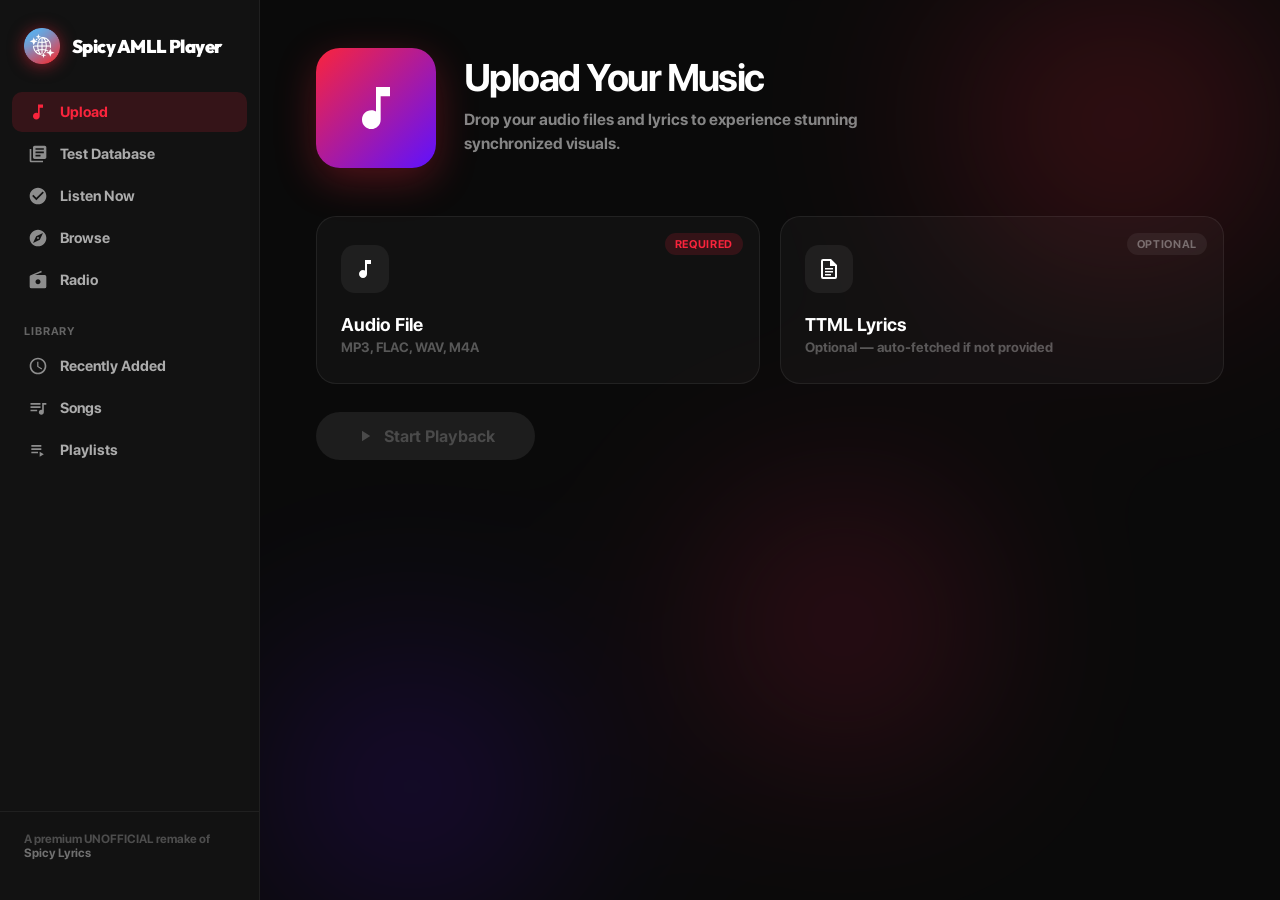
==== index.html @ c7726f4c "feat: add OS media controls, wake lock, animated artwork sync, and internal test library" ====
<!DOCTYPE html>
<html lang="en">

<head>
  <meta charset="UTF-8">
  <meta name="viewport" content="width=device-width, initial-scale=1.0">
  <title>Spicy AMLL Player — Upload</title>
  <meta name="description" content="Spicy AMLL Player — Synchronized lyrics with beautiful animations.">

  <!-- Fonts (Player fonts + Outfit for title only) -->
  <link rel="preconnect" href="https://fonts.googleapis.com">
  <link rel="preconnect" href="https://fonts.gstatic.com" crossorigin>
  <link
    href="https://fonts.googleapis.com/css2?family=Inter:wght@300;400;500;600;700;800;900&family=Noto+Sans+Georgian:wght@400;500;600;700;800;900&family=Vazirmatn:wght@400;500;600;700;800;900&family=Outfit:wght@700;900&display=swap"
    rel="stylesheet">

  <!-- Stylesheets -->
  <link rel="stylesheet" href="css/global.css">
  <link rel="stylesheet" href="css/animations.css">
  <link rel="stylesheet" href="css/upload.css">

  <!-- Favicon & Icons -->
  <link rel="icon" type="image/x-icon" href="favicon.ico">
  <link rel="icon" type="image/png" sizes="96x96" href="favicon-96x96.png">
  <link rel="icon" type="image/svg+xml" href="favicon.svg">
  <link rel="apple-touch-icon" href="icon.png">
</head>

<body>
  <div class="am-layout">
    <!-- ═══ Sidebar ═══ -->
    <nav class="am-sidebar">
      <div class="am-sidebar-brand">
        <img src="favicon.svg" class="am-sidebar-logo" alt="🌶️">
        <span class="am-sidebar-title">Spicy AMLL Player</span>
      </div>

      <div class="am-sidebar-section">
        <ul class="am-sidebar-nav">
          <li class="am-nav-item am-nav-active" data-page="upload">
            <svg viewBox="0 0 24 24" fill="currentColor">
              <path d="M12 3v10.55c-.59-.34-1.27-.55-2-.55C7.79 13 6 14.79 6 17s1.79 4 4 4 4-1.79 4-4V7h4V3h-6z" />
            </svg>
            <span>Upload</span>
          </li>
          <li class="am-nav-item" data-page="testdb">
            <svg viewBox="0 0 24 24" fill="currentColor">
              <path d="M4 6H2v14c0 1.1.9 2 2 2h14v-2H4V6zm16-4H8c-1.1 0-2 .9-2 2v12c0 1.1.9 2 2 2h12c1.1 0 2-.9 2-2V4c0-1.1-.9-2-2-2zm-1 9H9V9h10v2zm-4 4H9v-2h6v2zm4-8H9V5h10v2z"/>
            </svg>
            <span>Test Database</span>
          </li>
          <li class="am-nav-item" data-page="listen">
            <svg viewBox="0 0 24 24" fill="currentColor">
              <path
                d="M12 2C6.48 2 2 6.48 2 12s4.48 10 10 10 10-4.48 10-10S17.52 2 12 2zm-2 15l-5-5 1.41-1.41L10 14.17l7.59-7.59L19 8l-9 9z" />
            </svg>
            <span>Listen Now</span>
          </li>
          <li class="am-nav-item" data-page="browse">
            <svg viewBox="0 0 24 24" fill="currentColor">
              <path
                d="M12 10.9c-.61 0-1.1.49-1.1 1.1s.49 1.1 1.1 1.1c.61 0 1.1-.49 1.1-1.1s-.49-1.1-1.1-1.1zM12 2C6.48 2 2 6.48 2 12s4.48 10 10 10 10-4.48 10-10S17.52 2 12 2zm2.19 12.19L6 18l3.81-8.19L18 6l-3.81 8.19z" />
            </svg>
            <span>Browse</span>
          </li>
          <li class="am-nav-item" data-page="radio">
            <svg viewBox="0 0 24 24" fill="currentColor">
              <path
                d="M20 6H8.3l8.26-3.34L15.88 1 3.24 6.15C2.51 6.43 2 7.17 2 8v12a2 2 0 0 0 2 2h16a2 2 0 0 0 2-2V8a2 2 0 0 0-2-2zm-8 11c-1.66 0-3-1.34-3-3s1.34-3 3-3 3 1.34 3 3-1.34 3-3 3z" />
            </svg>
            <span>Radio</span>
          </li>
        </ul>
      </div>

      <div class="am-sidebar-section">
        <h3 class="am-section-label">Library</h3>
        <ul class="am-sidebar-nav">
          <li class="am-nav-item" data-page="recent">
            <svg viewBox="0 0 24 24" fill="currentColor">
              <path
                d="M11.99 2C6.47 2 2 6.48 2 12s4.47 10 9.99 10C17.52 22 22 17.52 22 12S17.52 2 11.99 2zM12 20c-4.42 0-8-3.58-8-8s3.58-8 8-8 8 3.58 8 8-3.58 8-8 8zm.5-13H11v6l5.25 3.15.75-1.23-4.5-2.67z" />
            </svg>
            <span>Recently Added</span>
          </li>
          <li class="am-nav-item" data-page="songs">
            <svg viewBox="0 0 24 24" fill="currentColor">
              <path
                d="M15 6H3v2h12V6zm0 4H3v2h12v-2zM3 16h8v-2H3v2zM17 6v8.18c-.31-.11-.65-.18-1-.18-1.66 0-3 1.34-3 3s1.34 3 3 3 3-1.34 3-3V8h3V6h-5z" />
            </svg>
            <span>Songs</span>
          </li>
          <li class="am-nav-item" data-page="playlists">
            <svg viewBox="0 0 24 24" fill="currentColor">
              <path d="M4 10h12v2H4v-2zm0-4h12v2H4V6zm0 8h8v2H4v-2zm10 0v6l5-3-5-3z" />
            </svg>
            <span>Playlists</span>
          </li>
        </ul>
      </div>

      <div class="am-sidebar-footer">
        <p>A premium UNOFFICIAL remake of <a href="https://github.com/Spikerko/spicy-lyrics" target="_blank">Spicy
            Lyrics</a></p>
      </div>
    </nav>

    <!-- ═══ Main Content ═══ -->
    <main class="am-main">
      <!-- Subtle animated background -->
      <div class="am-bg-glow">
        <div class="am-glow am-glow-1"></div>
        <div class="am-glow am-glow-2"></div>
        <div class="am-glow am-glow-3"></div>
      </div>

      <div class="am-content">
        <!-- ── Upload Page ── -->
        <div id="page-upload" class="am-page active">
          <!-- Hero Section -->
          <div class="am-hero">
            <div class="am-hero-icon">
              <svg viewBox="0 0 24 24" fill="currentColor">
                <path d="M12 3v10.55c-.59-.34-1.27-.55-2-.55C7.79 13 6 14.79 6 17s1.79 4 4 4 4-1.79 4-4V7h4V3h-6z" />
              </svg>
            </div>
            <div class="am-hero-text">
              <h1 class="am-hero-title">Upload Your Music</h1>
              <p class="am-hero-subtitle">Drop your audio files and lyrics to experience stunning synchronized visuals.</p>
            </div>
          </div>

          <!-- Upload Area -->
          <div class="am-upload-area">
            <div class="am-upload-cards">
              <!-- Audio Upload Card -->
              <div class="am-upload-card am-card-primary" id="audio-zone" title="Drop or click to upload audio">
                <div class="am-card-icon">
                  <svg viewBox="0 0 24 24">
                    <path d="M12 3v10.55c-.59-.34-1.27-.55-2-.55C7.79 13 6 14.79 6 17s1.79 4 4 4 4-1.79 4-4V7h4V3h-6z" />
                  </svg>
                </div>
                <div class="am-card-info">
                  <h3>Audio File</h3>
                  <p class="am-card-hint">MP3, FLAC, WAV, M4A</p>
                  <p class="zone-filename"></p>
                </div>
                <div class="am-card-badge">Required</div>
                <input type="file" id="audio-input" accept="audio/*,.mp3,.flac,.wav,.ogg,.m4a,.aac" multiple>
              </div>

              <!-- TTML Upload Card -->
              <div class="am-upload-card am-card-optional" id="ttml-zone" title="Drop or click to upload lyrics (Optional)">
                <div class="am-card-icon">
                  <svg viewBox="0 0 24 24">
                    <path d="M14 2H6a2 2 0 0 0-2 2v16a2 2 0 0 0 2 2h12a2 2 0 0 0 2-2V8l-6-6zM6 20V4h7v5h5v11H6zm2-6h8v1.5H8V14zm0 3h6v1.5H8V17zm0-6h8v1.5H8V11z" />
                  </svg>
                </div>
                <div class="am-card-info">
                  <h3>TTML Lyrics</h3>
                  <p class="am-card-hint">Optional — auto-fetched if not provided</p>
                  <p class="zone-filename"></p>
                </div>
                <div class="am-card-badge am-badge-optional">Optional</div>
                <input type="file" id="ttml-input" accept=".ttml,.xml" multiple>
              </div>
            </div>

            <!-- Queue Preview -->
            <div id="queue-preview" class="am-queue-preview">
              <div class="am-queue-header">
                <h4>Up Next</h4>
                <span id="queue-count" class="am-queue-count">0 tracks</span>
                <button id="clear-queue-btn" class="am-clear-btn">Clear All</button>
              </div>
              <div class="queue-list" id="queue-list">
                <!-- Items added via JS -->
              </div>
            </div>

            <!-- Actions -->
            <div class="am-actions">
              <button id="start-button" class="am-start-btn" disabled>
                <svg viewBox="0 0 24 24" fill="currentColor" width="20" height="20">
                  <path d="M8 5v14l11-7z" />
                </svg>
                <span>Start Playback</span>
              </button>
              <div id="upload-error" class="am-error-msg"></div>
            </div>
          </div>
        </div>

        <!-- ── Test DB Page ── -->
        <div id="page-testdb" class="am-page">
          <div class="am-hero">
            <div class="am-hero-icon" style="background: linear-gradient(135deg, #FF9500 0%, #FF2D55 100%);">
              <svg viewBox="0 0 24 24" fill="currentColor">
                <path d="M4 6H2v14c0 1.1.9 2 2 2h14v-2H4V6zm16-4H8c-1.1 0-2 .9-2 2v12c0 1.1.9 2 2 2h12c1.1 0 2-.9 2-2V4c0-1.1-.9-2-2-2zm-1 9H9V9h10v2zm-4 4H9v-2h6v2zm4-8H9V5h10v2z"/>
              </svg>
            </div>
            <div class="am-hero-text">
              <h1 class="am-hero-title">Test Library</h1>
              <p class="am-hero-subtitle">Instantly load pre-configured tracks for testing visuals and syncing.</p>
            </div>
          </div>

          <div class="testdb-grid" id="testdb-grid">
            <!-- Injected via JS -->
          </div>
        </div>
      </div>
    </main>
  </div>

  <script type="module" src="js/upload.js"></script>
  <script>
    // Sidebar dummy nav handling
    document.querySelectorAll('.am-nav-item:not([data-page="upload"])').forEach(item => {
      item.addEventListener('click', () => {
        alert("Hey! You just found a dumb thing that the dev doesn't want to implement. Bye!");
      });
    });
  </script>
</body>

</html>
---- css/global.css ----
/* ═══════════════════════════════════════════════
   Spicy AMLL Player WEB — Global Styles
   ═══════════════════════════════════════════════ */

/* Google Fonts (fallback for Georgian, CJK, Cyrillic, Devanagari, etc.) */
@import url('https://fonts.googleapis.com/css2?family=Inter:wght@400;500;600;700;800;900&display=swap');
@import url('https://fonts.googleapis.com/css2?family=Vazirmatn:wght@400;500;600;700;800;900&display=swap');
@import url('https://fonts.googleapis.com/css2?family=Noto+Sans+Georgian:wght@400;500;600;700;800;900&display=swap');

/* ── Local Fonts: SF Pro (Latin) & SF Arabic ── */
@font-face {
  font-family: 'SF Pro';
  src: url('../fonts/sfpro.woff2') format('woff2'),
       url('../fonts/sfpro.ttf') format('truetype');
  font-weight: 100 900;
  font-style: normal;
  font-display: swap;
}

@font-face {
  font-family: 'SF Arabic';
  src: url('../fonts/sfarabic.woff2') format('woff2'),
       url('../fonts/sfarabic.ttf') format('truetype');
  font-weight: 100 900;
  font-style: normal;
  font-display: swap;
}

/* ── Reset ── */
*,
*::before,
*::after {
  margin: 0;
  padding: 0;
  box-sizing: border-box;
}

html {
  font-size: 16px;
  -webkit-font-smoothing: antialiased;
  -moz-osx-font-smoothing: grayscale;
  text-rendering: optimizeLegibility;
}

body {
  margin: 0;
  padding: 0;
  background: #000000;
  color: #ffffff;
  font-family: 'SF Pro', 'SF Arabic', Inter, "Noto Sans Georgian", "Vazirmatn", sans-serif;

  font-weight: 700;
  overflow: hidden;
  height: 100vh;
  width: 100vw;
  user-select: none;
  -webkit-user-drag: none;
}

a {
  color: inherit;
  text-decoration: none;
}

button {
  font-family: inherit;
  cursor: pointer;
  border: none;
  background: none;
  color: inherit;
}

input {
  font-family: inherit;
}

/* ── CSS Custom Properties ── */
:root {
  /* Background */
  --bg-rotation-degree: 258deg;
  --spice-main: #000000;
  --spice-sidebar: #000000;
  --spice-text: #ffffff;
  --spice-button: #1db954;

  /* Lyrics sizing */
  --DefaultLyricsSize: clamp(1.85rem, calc(1cqw * 7), 3.5rem);
  --SpicyLyrics-LineSpacing: 1cqw 0;

  /* Glow definitions */
  --TextGlowDef: rgba(255, 255, 255, 0.15) 0px 0px 6px;
  --ActiveTextGlowDef: rgba(255, 255, 255, 0.4) 0px 0px 14px;
  --StrongTextGlowDef: rgba(255, 255, 255, 0.553) 0px 0px 16.4px;
  --StrongerTextGlowDef: rgba(255, 255, 255, 0.508) 0px 0px 16px;

  /* Scrollbar */
  --Simplebar-Scrollbar-Color: rgba(255, 255, 255, 0.6);

  /* NowBar sizing (Apple Music Layout) */
  --NowBarWidth: 34cqw;
  /* Compact panel */
  --NowBarRightSpacing: 4cqw;
  --NowBarLeftSpacing: 6cqw;

  /* Lyrics padding */
  --LyricsLeftSidePadding: calc(var(--NowBarWidth) + var(--NowBarLeftSpacing) + var(--NowBarRightSpacing));
  --LyricsRightSidePadding: 6cqw;

  /* Font */
  --spicy-font-family: 'SF Pro', 'SF Arabic', Inter, "Noto Sans Georgian", "Vazirmatn", sans-serif;

  /* Default font size for content */
  --default-font-size: clamp(0.5rem, calc(1cqw * 3), 2.4rem);

  /* SLM property */
  --SLM_GradientPosition: -50%;
}

@property --SLM_GradientPosition {
  syntax: "<percentage>";
  inherits: false;
  initial-value: -50%;
}

/* ── Scrollbar Styling ── */
::-webkit-scrollbar {
  width: 6px;
}

::-webkit-scrollbar-track {
  background: transparent;
}

::-webkit-scrollbar-thumb {
  background: rgba(255, 255, 255, 0.15);
  border-radius: 4px;
}

::-webkit-scrollbar-thumb:hover {
  background: rgba(255, 255, 255, 0.3);
}

/* ── Utility Classes ── */
.hidden {
  display: none !important;
}

.WaitingForHeight {
  opacity: 0 !important;
}

/* ── Branding ── */
.logo-wrapper {
  display: flex;
  align-items: center;
  gap: 12px;
  font-weight: 900;
  letter-spacing: -0.02em;
}

.logo-icon {
  width: 24px;
  height: 24px;
  object-fit: contain;
  vertical-align: middle;
}

.back-button .logo-icon {
  width: 20px;
  height: 20px;
}
---- css/animations.css ----
/* ═══════════════════════════════════════════════
   Spicy AMLL Player WEB — Keyframe Animations
   ═══════════════════════════════════════════════ */

@keyframes skeleton {
  to {
    background-position-x: 0;
  }
}

@keyframes Marquee_SongName {
  0% {
    transform: translateX(calc(0px + min(-100% + 86cqw, 0px) * 0));
  }

  10% {
    transform: translateX(calc(0px + min(-100% + 86cqw, 0px) * 0));
  }

  90% {
    transform: translateX(calc(0px + min(-100% + 86cqw, 0px) * 1));
  }

  100% {
    transform: translateX(calc(0px + min(-100% + 86cqw, 0px) * 1));
  }
}

@keyframes Marquee_Artists {
  0% {
    transform: translateX(calc(0px + min(-100% + var(--artists-anim-ref, 81cqw), 0px) * 0));
  }

  10% {
    transform: translateX(calc(0px + min(-100% + var(--artists-anim-ref, 81cqw), 0px) * 0));
  }

  90% {
    transform: translateX(calc(0px + min(-100% + var(--artists-anim-ref, 81cqw), 0px) * 1));
  }

  100% {
    transform: translateX(calc(0px + min(-100% + var(--artists-anim-ref, 81cqw), 0px) * 1));
  }
}

@keyframes SLM_Animation {
  0% {
    --SLM_GradientPosition: -27.5%;
  }

  100% {
    --SLM_GradientPosition: 100%;
  }
}

@keyframes Pre_SLM_GradientAnimation {
  0% {
    --SLM_GradientPosition: -50%;
  }

  100% {
    --SLM_GradientPosition: -27.5%;
  }
}

@keyframes SpicyLoader_FadeIn {
  0% {
    opacity: 0;
  }

  100% {
    opacity: 1;
  }
}

@keyframes SpicyLoader_FadeOut {
  0% {
    opacity: 1;
  }

  100% {
    opacity: 0;
  }
}

@keyframes MB_anim_enter {
  0% {
    transform: translate(var(--mb-enter-x, 3%), 0) scale(0.998);
    opacity: 0;
  }

  100% {
    transform: translate(0, 0) scale(1);
    opacity: 1;
  }
}

@keyframes bgAnim {
  0% {
    transform: translate3d(0, 0, 0) scale(1.02);
  }

  50% {
    transform: translate3d(-8%, 6%, 0) scale(1.1);
  }

  100% {
    transform: translate3d(0, 0, 0) scale(1.02);
  }
}

@keyframes SL_spin {
  0% {
    transform: rotate(0deg);
  }

  100% {
    transform: rotate(360deg);
  }
}

@keyframes pressAnimation {
  0% {
    transform: scale(var(--ShrinkScale, 0.9));
  }

  60% {
    transform: scale(1.03);
  }

  100% {
    transform: scale(1);
  }
}

@keyframes fontpack-slide-in-right {
  from {
    opacity: 0;
    transform: translateX(60px);
  }

  to {
    opacity: 1;
    transform: translateX(0);
  }
}

@keyframes fontpack-slide-in-left {
  from {
    opacity: 0;
    transform: translateX(-60px);
  }

  to {
    opacity: 1;
    transform: translateX(0);
  }
}

@keyframes pulseGlow {

  0%,
  100% {
    box-shadow: 0 0 20px rgba(29, 185, 84, 0.3);
  }

  50% {
    box-shadow: 0 0 40px rgba(29, 185, 84, 0.6);
  }
}

@keyframes fadeInUp {
  from {
    opacity: 0;
    transform: translateY(20px);
  }

  to {
    opacity: 1;
    transform: translateY(0);
  }
}

@keyframes borderFlow {
  0% {
    background-position: 0% 50%;
  }

  50% {
    background-position: 100% 50%;
  }

  100% {
    background-position: 0% 50%;
  }
}

@keyframes dotBounce {

  0%,
  80%,
  100% {
    transform: scale(0.75);
    opacity: 0.35;
  }

  40% {
    transform: scale(1.1);
    opacity: 1;
  }
}
---- css/upload.css ----
/* ═══════════════════════════════════════════════
   Spicy AMLL Player — Apple Music Style Upload
   ═══════════════════════════════════════════════ */

/* ── Layout ── */
.am-layout {
  display: grid;
  grid-template-columns: 260px 1fr;
  height: 100vh;
  width: 100vw;
  overflow: hidden;
  background: #000;
}

/* ══════════════════════════════════════════════════
   SIDEBAR
   ══════════════════════════════════════════════════ */
.am-sidebar {
  background: rgba(20, 20, 20, 0.95);
  border-right: 1px solid rgba(255, 255, 255, 0.06);
  display: flex;
  flex-direction: column;
  padding: 20px 0;
  overflow-y: auto;
  user-select: none;
  -webkit-user-select: none;
}

.am-sidebar-brand {
  display: flex;
  align-items: center;
  gap: 12px;
  padding: 8px 24px 28px;
}

.am-sidebar-logo {
  width: 36px;
  height: 36px;
  object-fit: contain;
  filter: drop-shadow(0 2px 8px rgba(254, 36, 60, 0.5));
}

.am-sidebar-title {
  font-family: 'Outfit', sans-serif;
  font-size: 1.15rem;
  font-weight: 900;
  letter-spacing: -0.03em;
  color: #fff;
}

/* ── Sidebar Sections ── */
.am-sidebar-section {
  padding: 0 12px;
  margin-bottom: 24px;
}

.am-section-label {
  font-size: 0.7rem;
  font-weight: 600;
  text-transform: uppercase;
  letter-spacing: 0.08em;
  color: rgba(255, 255, 255, 0.35);
  padding: 0 12px;
  margin-bottom: 8px;
}

.am-sidebar-nav {
  list-style: none;
  padding: 0;
  margin: 0;
  display: flex;
  flex-direction: column;
  gap: 2px;
}

.am-nav-item {
  display: flex;
  align-items: center;
  gap: 12px;
  padding: 10px 16px;
  border-radius: 10px;
  cursor: pointer;
  transition: all 0.2s ease;
  font-size: 0.92rem;
  font-weight: 500;
  color: rgba(255, 255, 255, 0.65);
}

.am-nav-item:hover {
  background: rgba(255, 255, 255, 0.06);
  color: rgba(255, 255, 255, 0.9);
}

.am-nav-item.am-nav-active {
  background: rgba(250, 36, 60, 0.15);
  color: #fa243c;
}

.am-nav-item svg {
  width: 20px;
  height: 20px;
  flex-shrink: 0;
  opacity: 0.8;
}

.am-nav-item.am-nav-active svg {
  opacity: 1;
}

/* ── Sidebar Footer ── */
.am-sidebar-footer {
  margin-top: auto;
  padding: 20px 24px;
  border-top: 1px solid rgba(255, 255, 255, 0.06);
}

.am-sidebar-footer p {
  font-size: 0.75rem;
  color: rgba(255, 255, 255, 0.25);
}

.am-sidebar-footer a {
  color: rgba(255, 255, 255, 0.4);
  text-decoration: none;
  font-weight: 600;
  transition: color 0.2s;
}

.am-sidebar-footer a:hover {
  color: #fa243c;
  text-decoration: underline;
}

/* ══════════════════════════════════════════════════
   MAIN CONTENT
   ══════════════════════════════════════════════════ */
.am-main {
  position: relative;
  overflow-y: auto;
  overflow-x: hidden;
  background: #0a0a0a;
}

/* ── Subtle Animated Background (Mix of both) ── */
.am-bg-glow {
  position: absolute;
  inset: 0;
  z-index: 0;
  overflow: hidden;
  pointer-events: none;
  filter: blur(100px);
  opacity: 0.3;
}

.am-glow {
  position: absolute;
  border-radius: 50%;
  mix-blend-mode: screen;
  animation: amGlowMove 25s infinite alternate ease-in-out;
}

.am-glow-1 {
  width: 500px;
  height: 500px;
  background: radial-gradient(circle, #fa243c 0%, transparent 70%);
  top: -150px;
  right: -100px;
}

.am-glow-2 {
  width: 400px;
  height: 400px;
  background: radial-gradient(circle, #5e11ff 0%, transparent 70%);
  bottom: -100px;
  left: -50px;
  animation-duration: 30s;
  animation-delay: -5s;
}

.am-glow-3 {
  width: 350px;
  height: 350px;
  background: radial-gradient(circle, #fd2458 0%, transparent 70%);
  top: 50%;
  left: 40%;
  animation-duration: 20s;
  animation-delay: -2s;
}

@keyframes amGlowMove {
  0% { transform: translate(0, 0) scale(1); }
  33% { transform: translate(60px, 30px) scale(1.1); }
  66% { transform: translate(-30px, 80px) scale(0.9); }
  100% { transform: translate(0, 0) scale(1); }
}

/* ── Content Container ── */
.am-content {
  position: relative;
  z-index: 1;
  padding: 48px 56px;
  max-width: 1100px;
  animation: amFadeIn 0.6s cubic-bezier(0.16, 1, 0.3, 1);
}

@keyframes amFadeIn {
  from { opacity: 0; transform: translateY(16px); }
  to { opacity: 1; transform: translateY(0); }
}

/* ══════════════════════════════════════════════════
   HERO SECTION
   ══════════════════════════════════════════════════ */
.am-hero {
  display: flex;
  align-items: flex-start;
  gap: 28px;
  margin-bottom: 48px;
}

.am-hero-icon {
  width: 120px;
  height: 120px;
  min-width: 120px;
  background: linear-gradient(135deg, #fa243c 0%, #5e11ff 100%);
  border-radius: 24px;
  display: flex;
  align-items: center;
  justify-content: center;
  box-shadow: 0 12px 40px rgba(250, 36, 60, 0.3);
}

.am-hero-icon svg {
  width: 56px;
  height: 56px;
  fill: #fff;
}

.am-hero-text {
  padding-top: 8px;
}

.am-hero-title {
  font-size: 2.4rem;
  font-weight: 800;
  letter-spacing: -0.04em;
  line-height: 1.1;
  margin-bottom: 10px;
}

.am-hero-subtitle {
  font-size: 1rem;
  font-weight: 400;
  color: rgba(255, 255, 255, 0.5);
  line-height: 1.5;
  max-width: 450px;
}

/* ══════════════════════════════════════════════════
   UPLOAD AREA (in the "big div")
   ══════════════════════════════════════════════════ */
.am-upload-area {
  display: flex;
  flex-direction: column;
  gap: 28px;
}

.am-upload-cards {
  display: grid;
  grid-template-columns: 1fr 1fr;
  gap: 20px;
}

/* ── Upload Card ── */
.am-upload-card {
  position: relative;
  background: rgba(255, 255, 255, 0.03);
  border: 1px solid rgba(255, 255, 255, 0.07);
  border-radius: 20px;
  padding: 28px 24px;
  cursor: pointer;
  transition: all 0.35s cubic-bezier(0.16, 1, 0.3, 1);
  display: flex;
  flex-direction: column;
  gap: 20px;
  overflow: hidden;
}

.am-upload-card:hover {
  background: rgba(255, 255, 255, 0.06);
  border-color: rgba(255, 255, 255, 0.14);
  transform: translateY(-3px);
}

.am-upload-card.dragover {
  background: rgba(250, 36, 60, 0.12);
  border-color: #fa243c;
  transform: scale(1.02);
}

.am-upload-card.has-file {
  border-color: rgba(250, 36, 60, 0.35);
  background: rgba(255, 255, 255, 0.05);
}

.am-card-icon {
  width: 48px;
  height: 48px;
  background: rgba(255, 255, 255, 0.06);
  border-radius: 14px;
  display: flex;
  align-items: center;
  justify-content: center;
  transition: all 0.3s;
}

.am-upload-card:hover .am-card-icon {
  background: #fa243c;
}

.am-card-icon svg {
  width: 24px;
  height: 24px;
  fill: #fff;
}

.am-card-info h3 {
  font-size: 1.15rem;
  font-weight: 700;
  margin-bottom: 4px;
}

.am-card-hint {
  font-size: 0.85rem;
  color: rgba(255, 255, 255, 0.3);
  font-weight: 400;
}

.am-card-badge {
  position: absolute;
  top: 16px;
  right: 16px;
  font-size: 0.7rem;
  font-weight: 600;
  text-transform: uppercase;
  letter-spacing: 0.06em;
  padding: 4px 10px;
  border-radius: 100px;
  background: rgba(250, 36, 60, 0.15);
  color: #fa243c;
}

.am-card-badge.am-badge-optional {
  background: rgba(255, 255, 255, 0.06);
  color: rgba(255, 255, 255, 0.35);
}

.am-upload-card input[type="file"] {
  display: none;
}

.zone-filename {
  font-size: 0.85rem;
  color: #fd2458;
  font-weight: 600;
  white-space: nowrap;
  overflow: hidden;
  text-overflow: ellipsis;
  margin-top: 8px;
  display: none;
}

/* ══════════════════════════════════════════════════
   QUEUE PREVIEW
   ══════════════════════════════════════════════════ */
.am-queue-preview {
  display: none;
  flex-direction: column;
  gap: 16px;
  background: rgba(255, 255, 255, 0.02);
  border: 1px solid rgba(255, 255, 255, 0.06);
  border-radius: 20px;
  padding: 24px;
  animation: amSlideUp 0.5s cubic-bezier(0.16, 1, 0.3, 1);
}

.am-queue-preview.active {
  display: flex;
}

.am-queue-header {
  display: flex;
  align-items: center;
  gap: 12px;
}

.am-queue-header h4 {
  font-size: 1rem;
  font-weight: 700;
}

.am-queue-count {
  font-size: 0.85rem;
  color: rgba(255, 255, 255, 0.4);
  font-weight: 500;
}

.am-clear-btn {
  margin-left: auto;
  background: transparent;
  border: none;
  color: rgba(255, 255, 255, 0.35);
  font-size: 0.8rem;
  font-weight: 600;
  cursor: pointer;
  padding: 4px 12px;
  border-radius: 6px;
  transition: all 0.2s;
}

.am-clear-btn:hover {
  color: #fa243c;
  background: rgba(250, 36, 60, 0.1);
}

.queue-list {
  display: flex;
  flex-direction: column;
  gap: 6px;
  max-height: 280px;
  overflow-y: auto;
  padding-right: 4px;
}

.queue-list::-webkit-scrollbar { width: 4px; }
.queue-list::-webkit-scrollbar-thumb {
  background: rgba(255, 255, 255, 0.1);
  border-radius: 10px;
}

/* Queue items (reused from original with updated styling) */
.queue-item {
  display: flex;
  align-items: center;
  gap: 12px;
  padding: 12px 16px;
  background: rgba(255, 255, 255, 0.03);
  border-radius: 12px;
  border: 1px solid transparent;
  transition: background 0.2s, transform 0.2s;
  cursor: grab;
  user-select: none;
}

.queue-item:hover {
  background: rgba(255, 255, 255, 0.06);
}

.queue-item:active { cursor: grabbing; }

.queue-item.dragging {
  opacity: 0.5;
  background: rgba(250, 36, 60, 0.15);
  transform: scale(0.98);
}

.drag-handle {
  color: rgba(255, 255, 255, 0.2);
  display: flex;
  align-items: center;
  font-size: 1.1rem;
}

.queue-item-info {
  display: flex;
  flex-direction: column;
  gap: 2px;
  overflow: hidden;
  flex: 1;
}

.queue-pair-controls {
  display: flex;
  align-items: center;
  gap: 12px;
}

.ttml-select {
  background: rgba(255, 255, 255, 0.06);
  border: 1px solid rgba(255, 255, 255, 0.08);
  border-radius: 8px;
  color: #fff;
  padding: 5px 10px;
  font-size: 0.8rem;
  font-family: Inter, "Noto Sans Georgian", "Vazirmatn", sans-serif;
  outline: none;
  max-width: 150px;
  cursor: pointer;
}

.ttml-select option {
  background: #1a1a1a;
  color: #fff;
}

.remove-item {
  background: transparent;
  border: none;
  color: rgba(255, 255, 255, 0.2);
  cursor: pointer;
  padding: 4px;
  display: flex;
  align-items: center;
  transition: color 0.2s;
}

.remove-item:hover { color: #fa243c; }

@keyframes amSlideUp {
  from { opacity: 0; transform: translateY(16px); }
  to { opacity: 1; transform: translateY(0); }
}

/* ══════════════════════════════════════════════════
   ACTIONS
   ══════════════════════════════════════════════════ */
.am-actions {
  display: flex;
  align-items: center;
  gap: 20px;
}

.am-start-btn {
  display: inline-flex;
  align-items: center;
  gap: 10px;
  padding: 14px 40px;
  font-size: 1rem;
  font-weight: 700;
  font-family: Inter, "Noto Sans Georgian", "Vazirmatn", sans-serif;
  border-radius: 100px;
  border: none;
  background: #fa243c;
  color: #fff;
  cursor: pointer;
  transition: all 0.35s cubic-bezier(0.16, 1, 0.3, 1);
  box-shadow: 0 6px 24px rgba(250, 36, 60, 0.35);
}

.am-start-btn svg {
  width: 18px;
  height: 18px;
}

.am-start-btn:disabled {
  background: rgba(255, 255, 255, 0.08);
  color: rgba(255, 255, 255, 0.2);
  cursor: not-allowed;
  box-shadow: none;
}

.am-start-btn:not(:disabled):hover {
  transform: translateY(-2px) scale(1.04);
  box-shadow: 0 10px 32px rgba(250, 36, 60, 0.45);
  background: #fd2458;
}

.am-error-msg {
  font-size: 0.85rem;
  color: #fa243c;
  min-height: 20px;
  font-weight: 500;
}

/* ══════════════════════════════════════════════════
   RESPONSIVE
   ══════════════════════════════════════════════════ */
@media (max-width: 900px) {
  .am-layout {
    grid-template-columns: 1fr;
  }

  .am-sidebar {
    display: none;
  }

  .am-content {
    padding: 32px 24px;
  }

  .am-hero {
    flex-direction: column;
    align-items: center;
    text-align: center;
    gap: 20px;
  }

  .am-hero-subtitle {
    max-width: 100%;
  }

  .am-upload-cards {
    grid-template-columns: 1fr;
  }

  .am-hero-icon {
    width: 100px;
    height: 100px;
    min-width: 100px;
    border-radius: 20px;
  }

  .am-hero-icon svg {
    width: 44px;
    height: 44px;
  }

  .am-hero-title {
    font-size: 1.8rem;
  }
}

@media (max-width: 500px) {
  .am-content {
    padding: 24px 16px;
  }

  .am-hero-title {
    font-size: 1.5rem;
  }

  .am-upload-card {
    padding: 20px 18px;
  }
}

/* ══════════════════════════════════════════════════
   TEST DATABASE PAGE
   ══════════════════════════════════════════════════ */
.am-page {
  display: none;
}
.am-page.active {
  display: block;
  animation: amFadeIn 0.5s cubic-bezier(0.16, 1, 0.3, 1);
}

.testdb-grid {
  display: grid;
  grid-template-columns: repeat(auto-fill, minmax(180px, 1fr));
  gap: 24px;
  padding-bottom: 60px;
}

.testdb-card {
  background: rgba(255, 255, 255, 0.02);
  border: 1px solid rgba(255, 255, 255, 0.05);
  border-radius: 18px;
  padding: 14px;
  cursor: pointer;
  transition: all 0.4s cubic-bezier(0.16, 1, 0.3, 1);
  display: flex;
  flex-direction: column;
  gap: 14px;
  position: relative;
  overflow: hidden;
}

.testdb-card:hover {
  background: rgba(255, 255, 255, 0.06);
  border-color: rgba(255, 255, 255, 0.15);
  transform: translateY(-6px);
  box-shadow: 0 15px 35px rgba(0, 0, 0, 0.5);
}

.testdb-art {
  aspect-ratio: 1;
  background-size: cover;
  background-position: center;
  border-radius: 12px;
  background-color: #151515;
  box-shadow: 0 4px 15px rgba(0,0,0,0.3);
  position: relative;
  z-index: 1;
  display: flex;
  align-items: center;
  justify-content: center;
}

.testdb-art svg {
  width: 40%;
  height: 40%;
  opacity: 0.15;
  fill: #fff;
}

.testdb-info {
  position: relative;
  z-index: 1;
}

.testdb-info h4 {
  font-size: 0.95rem;
  font-weight: 700;
  margin-bottom: 3px;
  white-space: nowrap;
  overflow: hidden;
  text-overflow: ellipsis;
  color: #fff;
}

.testdb-info p {
  font-size: 0.8rem;
  color: rgba(255, 255, 255, 0.4);
  font-weight: 500;
}

.testdb-card.loading {
  pointer-events: none;
  opacity: 0.7;
}

@keyframes testdbPulse {
  0% { opacity: 1; }
  50% { opacity: 0.5; }
  100% { opacity: 1; }
}
.testdb-card.loading {
  animation: testdbPulse 1.5s infinite ease-in-out;
}
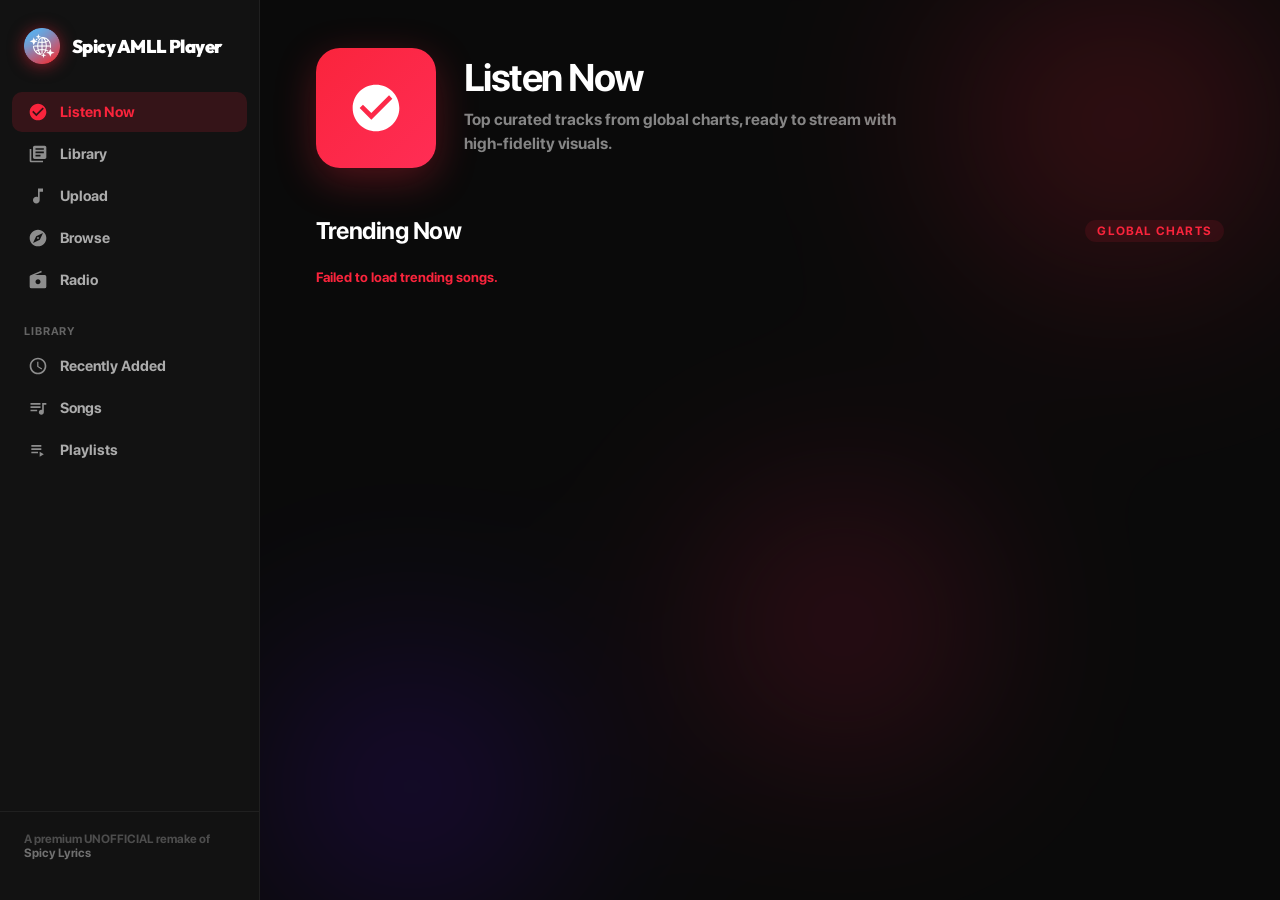
==== commit 512ca1c5: "feat: testingdevs" ====
--- a/index.html
+++ b/index.html
@@ -37,24 +37,24 @@
 
       <div class="am-sidebar-section">
         <ul class="am-sidebar-nav">
-          <li class="am-nav-item am-nav-active" data-page="upload">
+          <li class="am-nav-item am-nav-active" data-page="listen">
+            <svg viewBox="0 0 24 24" fill="currentColor">
+              <path
+                d="M12 2C6.48 2 2 6.48 2 12s4.48 10 10 10 10-4.48 10-10S17.52 2 12 2zm-2 15l-5-5 1.41-1.41L10 14.17l7.59-7.59L19 8l-9 9z" />
+            </svg>
+            <span>Listen Now</span>
+          </li>
+          <li class="am-nav-item" data-page="testdb">
+            <svg viewBox="0 0 24 24" fill="currentColor">
+              <path d="M4 6H2v14c0 1.1.9 2 2 2h14v-2H4V6zm16-4H8c-1.1 0-2 .9-2 2v12c0 1.1.9 2 2 2h12c1.1 0 2-.9 2-2V4c0-1.1-.9-2-2-2zm-1 9H9V9h10v2zm-4 4H9v-2h6v2zm4-8H9V5h10v2z"/>
+            </svg>
+            <span>Library</span>
+          </li>
+          <li class="am-nav-item" data-page="upload">
             <svg viewBox="0 0 24 24" fill="currentColor">
               <path d="M12 3v10.55c-.59-.34-1.27-.55-2-.55C7.79 13 6 14.79 6 17s1.79 4 4 4 4-1.79 4-4V7h4V3h-6z" />
             </svg>
             <span>Upload</span>
-          </li>
-          <li class="am-nav-item" data-page="testdb">
-            <svg viewBox="0 0 24 24" fill="currentColor">
-              <path d="M4 6H2v14c0 1.1.9 2 2 2h14v-2H4V6zm16-4H8c-1.1 0-2 .9-2 2v12c0 1.1.9 2 2 2h12c1.1 0 2-.9 2-2V4c0-1.1-.9-2-2-2zm-1 9H9V9h10v2zm-4 4H9v-2h6v2zm4-8H9V5h10v2z"/>
-            </svg>
-            <span>Test Database</span>
-          </li>
-          <li class="am-nav-item" data-page="listen">
-            <svg viewBox="0 0 24 24" fill="currentColor">
-              <path
-                d="M12 2C6.48 2 2 6.48 2 12s4.48 10 10 10 10-4.48 10-10S17.52 2 12 2zm-2 15l-5-5 1.41-1.41L10 14.17l7.59-7.59L19 8l-9 9z" />
-            </svg>
-            <span>Listen Now</span>
           </li>
           <li class="am-nav-item" data-page="browse">
             <svg viewBox="0 0 24 24" fill="currentColor">
@@ -115,8 +115,39 @@
       </div>
 
       <div class="am-content">
+        <!-- ── Listen Now Page (Main) ── -->
+        <div id="page-listen" class="am-page active">
+          <!-- Hero Section -->
+          <div class="am-hero">
+            <div class="am-hero-icon" style="background: linear-gradient(135deg, #fa243c 0%, #ff2d55 100%);">
+              <svg viewBox="0 0 24 24" fill="currentColor">
+                <path d="M12 2C6.48 2 2 6.48 2 12s4.48 10 10 10 10-4.48 10-10S17.52 2 12 2zm-2 15l-5-5 1.41-1.41L10 14.17l7.59-7.59L19 8l-9 9z" />
+              </svg>
+            </div>
+            <div class="am-hero-text">
+              <h1 class="am-hero-title">Listen Now</h1>
+              <p class="am-hero-subtitle">Top curated tracks from global charts, ready to stream with high-fidelity visuals.</p>
+            </div>
+          </div>
+
+          <div class="trending-section">
+            <div class="section-header">
+              <h2 class="section-title">Trending Now</h2>
+              <span class="section-tag">Global Charts</span>
+            </div>
+            <div class="trending-grid" id="trending-grid">
+              <!-- Skeletons loader injected via JS -->
+              <div class="skeleton-card"></div>
+              <div class="skeleton-card"></div>
+              <div class="skeleton-card"></div>
+              <div class="skeleton-card"></div>
+              <div class="skeleton-card"></div>
+            </div>
+          </div>
+        </div>
+
         <!-- ── Upload Page ── -->
-        <div id="page-upload" class="am-page active">
+        <div id="page-upload" class="am-page">
           <!-- Hero Section -->
           <div class="am-hero">
             <div class="am-hero-icon">
@@ -213,15 +244,39 @@
     </main>
   </div>
 
+    <!-- ═══ Mobile Bottom Nav ═══ -->
+    <nav class="am-mobile-nav">
+      <div class="am-mobile-nav-item am-mobile-nav-active" data-page="listen">
+        <svg viewBox="0 0 24 24" fill="currentColor">
+          <path d="M12 2C6.48 2 2 6.48 2 12s4.48 10 10 10 10-4.48 10-10S17.52 2 12 2zm-2 15l-5-5 1.41-1.41L10 14.17l7.59-7.59L19 8l-9 9z" />
+        </svg>
+        <span>Listen Now</span>
+      </div>
+      <div class="am-mobile-nav-item" data-page="testdb">
+        <svg viewBox="0 0 24 24" fill="currentColor">
+          <path d="M4 6H2v14c0 1.1.9 2 2 2h14v-2H4V6zm16-4H8c-1.1 0-2 .9-2 2v12c0 1.1.9 2 2 2h12c1.1 0 2-.9 2-2V4c0-1.1-.9-2-2-2zm-1 9H9V9h10v2zm-4 4H9v-2h6v2zm4-8H9V5h10v2z"/>
+        </svg>
+        <span>Library</span>
+      </div>
+      <div class="am-mobile-nav-item" data-page="upload">
+        <svg viewBox="0 0 24 24" fill="currentColor">
+          <path d="M12 3v10.55c-.59-.34-1.27-.55-2-.55C7.79 13 6 14.79 6 17s1.79 4 4 4 4-1.79 4-4V7h4V3h-6z" />
+        </svg>
+        <span>Upload</span>
+      </div>
+    </nav>
+
+    <!-- Global Preparation Overlay -->
+    <div id="prep-overlay" class="prep-overlay">
+      <div class="prep-content">
+        <div class="prep-spinner"></div>
+        <h2 id="prep-status">Preparing Track...</h2>
+        <p id="prep-subtext">Fetching audio and metadata from secure servers</p>
+      </div>
+    </div>
+  </div>
+
   <script type="module" src="js/upload.js"></script>
-  <script>
-    // Sidebar dummy nav handling
-    document.querySelectorAll('.am-nav-item:not([data-page="upload"])').forEach(item => {
-      item.addEventListener('click', () => {
-        alert("Hey! You just found a dumb thing that the dev doesn't want to implement. Bye!");
-      });
-    });
-  </script>
 </body>
 
 </html>
--- a/css/upload.css
+++ b/css/upload.css
@@ -188,10 +188,21 @@
 }
 
 @keyframes amGlowMove {
-  0% { transform: translate(0, 0) scale(1); }
-  33% { transform: translate(60px, 30px) scale(1.1); }
-  66% { transform: translate(-30px, 80px) scale(0.9); }
-  100% { transform: translate(0, 0) scale(1); }
+  0% {
+    transform: translate(0, 0) scale(1);
+  }
+
+  33% {
+    transform: translate(60px, 30px) scale(1.1);
+  }
+
+  66% {
+    transform: translate(-30px, 80px) scale(0.9);
+  }
+
+  100% {
+    transform: translate(0, 0) scale(1);
+  }
 }
 
 /* ── Content Container ── */
@@ -204,8 +215,15 @@
 }
 
 @keyframes amFadeIn {
-  from { opacity: 0; transform: translateY(16px); }
-  to { opacity: 1; transform: translateY(0); }
+  from {
+    opacity: 0;
+    transform: translateY(16px);
+  }
+
+  to {
+    opacity: 1;
+    transform: translateY(0);
+  }
 }
 
 /* ══════════════════════════════════════════════════
@@ -432,7 +450,10 @@
   padding-right: 4px;
 }
 
-.queue-list::-webkit-scrollbar { width: 4px; }
+.queue-list::-webkit-scrollbar {
+  width: 4px;
+}
+
 .queue-list::-webkit-scrollbar-thumb {
   background: rgba(255, 255, 255, 0.1);
   border-radius: 10px;
@@ -456,7 +477,9 @@
   background: rgba(255, 255, 255, 0.06);
 }
 
-.queue-item:active { cursor: grabbing; }
+.queue-item:active {
+  cursor: grabbing;
+}
 
 .queue-item.dragging {
   opacity: 0.5;
@@ -514,11 +537,20 @@
   transition: color 0.2s;
 }
 
-.remove-item:hover { color: #fa243c; }
+.remove-item:hover {
+  color: #fa243c;
+}
 
 @keyframes amSlideUp {
-  from { opacity: 0; transform: translateY(16px); }
-  to { opacity: 1; transform: translateY(0); }
+  from {
+    opacity: 0;
+    transform: translateY(16px);
+  }
+
+  to {
+    opacity: 1;
+    transform: translateY(0);
+  }
 }
 
 /* ══════════════════════════════════════════════════
@@ -640,6 +672,7 @@
 .am-page {
   display: none;
 }
+
 .am-page.active {
   display: block;
   animation: amFadeIn 0.5s cubic-bezier(0.16, 1, 0.3, 1);
@@ -679,7 +712,7 @@
   background-position: center;
   border-radius: 12px;
   background-color: #151515;
-  box-shadow: 0 4px 15px rgba(0,0,0,0.3);
+  box-shadow: 0 4px 15px rgba(0, 0, 0, 0.3);
   position: relative;
   z-index: 1;
   display: flex;
@@ -721,10 +754,251 @@
 }
 
 @keyframes testdbPulse {
-  0% { opacity: 1; }
-  50% { opacity: 0.5; }
-  100% { opacity: 1; }
-}
+  0% {
+    opacity: 1;
+  }
+
+  50% {
+    opacity: 0.5;
+  }
+
+  100% {
+    opacity: 1;
+  }
+}
+
 .testdb-card.loading {
   animation: testdbPulse 1.5s infinite ease-in-out;
+}
+
+/* ══════════════════════════════════════════════════
+   MOBILE BOTTOM NAVIGATION
+   ══════════════════════════════════════════════════ */
+.am-mobile-nav {
+  display: none;
+  position: fixed;
+  bottom: 0;
+  left: 0;
+  right: 0;
+  height: 70px;
+  background: rgba(10, 10, 10, 0.8);
+  backdrop-filter: blur(25px);
+  -webkit-backdrop-filter: blur(25px);
+  border-top: 1px solid rgba(255, 255, 255, 0.08);
+  grid-template-columns: repeat(3, 1fr);
+  align-items: center;
+  z-index: 1000;
+  padding-bottom: env(safe-area-inset-bottom);
+  box-shadow: 0 -5px 25px rgba(0, 0, 0, 0.5);
+}
+
+.am-mobile-nav-item {
+  display: flex;
+  flex-direction: column;
+  align-items: center;
+  justify-content: center;
+  gap: 4px;
+  color: rgba(255, 255, 255, 0.35);
+  font-size: 0.65rem;
+  font-weight: 600;
+  cursor: pointer;
+  transition: all 0.2s;
+  padding-top: 8px;
+}
+
+.am-mobile-nav-item svg {
+  width: 22px;
+  height: 22px;
+  transition: transform 0.2s;
+}
+
+.am-mobile-nav-item:active svg {
+  transform: scale(0.9);
+}
+
+.am-mobile-nav-item.am-mobile-nav-active {
+  color: #fa243c;
+}
+
+.am-mobile-nav-item.am-mobile-nav-active svg {
+  filter: drop-shadow(0 0 10px rgba(250, 36, 60, 0.4));
+}
+
+@media (max-width: 900px) {
+  .am-mobile-nav {
+    display: grid;
+  }
+}
+
+/* ══════════════════════════════════════════════════
+   LISTEN NOW & TRENDING SECTION
+   ══════════════════════════════════════════════════ */
+.trending-section {
+  margin-top: 20px;
+}
+
+.section-header {
+  display: flex;
+  justify-content: space-between;
+  align-items: center;
+  margin-bottom: 24px;
+}
+
+.section-title {
+  font-size: 1.5rem;
+  font-weight: 800;
+  letter-spacing: -0.02em;
+}
+
+.section-tag {
+  font-size: 0.75rem;
+  font-weight: 700;
+  text-transform: uppercase;
+  letter-spacing: 0.1em;
+  color: #fa243c;
+  background: rgba(250, 36, 60, 0.1);
+  padding: 4px 12px;
+  border-radius: 100px;
+}
+
+.trending-grid {
+  display: grid;
+  grid-template-columns: repeat(auto-fill, minmax(180px, 1fr));
+  gap: 16px;
+}
+
+.trending-card {
+  position: relative;
+  background: rgba(255, 255, 255, 0.03);
+  border: 1px solid rgba(255, 255, 255, 0.05);
+  border-radius: 12px;
+  padding: 12px;
+  cursor: pointer;
+  transition: all 0.4s cubic-bezier(0.16, 1, 0.3, 1);
+  display: flex;
+  flex-direction: column;
+  gap: 10px;
+}
+
+.trending-card:hover {
+  background: rgba(255, 255, 255, 0.07);
+  border-color: rgba(255, 255, 255, 0.15);
+  transform: translateY(-8px);
+  box-shadow: 0 20px 40px rgba(0, 0, 0, 0.4);
+}
+
+.trending-art {
+  aspect-ratio: 1;
+  background-size: cover;
+  background-position: center;
+  border-radius: 10px;
+  background-color: #1a1a1a;
+  box-shadow: 0 4px 15px rgba(0,0,0,0.3);
+  overflow: hidden;
+  position: relative;
+}
+
+.trending-art img {
+  width: 100%;
+  height: 100%;
+  object-fit: cover;
+  transition: transform 0.6s cubic-bezier(0.16, 1, 0.3, 1);
+}
+
+.trending-card:hover .trending-art img {
+  transform: scale(1.1);
+}
+
+.trending-info h4 {
+  font-size: 0.9rem;
+  font-weight: 700;
+  margin-bottom: 2px;
+  white-space: nowrap;
+  overflow: hidden;
+  text-overflow: ellipsis;
+  color: #fff;
+}
+
+.trending-info p {
+  font-size: 0.75rem;
+  color: rgba(255, 255, 255, 0.4);
+  font-weight: 500;
+}
+
+/* ── Skeleton Loaders ── */
+.skeleton-card {
+  height: 220px;
+  background: rgba(255, 255, 255, 0.03);
+  border-radius: 12px;
+  position: relative;
+  overflow: hidden;
+}
+
+.skeleton-card::after {
+  content: "";
+  position: absolute;
+  inset: 0;
+  background: linear-gradient(90deg, transparent, rgba(255,255,255,0.03), transparent);
+  animation: amSkeleton 1.5s infinite;
+}
+
+@keyframes amSkeleton {
+  0% { transform: translateX(-100%); }
+  100% { transform: translateX(100%); }
+}
+
+/* ══════════════════════════════════════════════════
+   PREPARATION OVERLAY
+   ══════════════════════════════════════════════════ */
+.prep-overlay {
+  position: fixed;
+  inset: 0;
+  background: rgba(0, 0, 0, 0.85);
+  backdrop-filter: blur(20px);
+  -webkit-backdrop-filter: blur(20px);
+  z-index: 2000;
+  display: none;
+  align-items: center;
+  justify-content: center;
+  text-align: center;
+  flex-direction: column;
+  animation: amFadeIn 0.3s ease;
+}
+
+.prep-overlay.active {
+  display: flex;
+}
+
+.prep-content {
+  max-width: 400px;
+  padding: 40px;
+}
+
+.prep-spinner {
+  width: 60px;
+  height: 60px;
+  border: 4px solid rgba(250, 36, 60, 0.1);
+  border-top-color: #fa243c;
+  border-radius: 50%;
+  margin: 0 auto 24px;
+  animation: amSpin 1s infinite linear;
+}
+
+#prep-status {
+  font-size: 1.5rem;
+  font-weight: 800;
+  margin-bottom: 12px;
+  background: linear-gradient(to right, #fff, rgba(255,255,255,0.7));
+  -webkit-background-clip: text;
+  -webkit-text-fill-color: transparent;
+}
+
+#prep-subtext {
+  font-size: 0.95rem;
+  color: rgba(255, 255, 255, 0.5);
+  line-height: 1.5;
+}
+
+@keyframes amSpin {
+  to { transform: rotate(360deg); }
 }
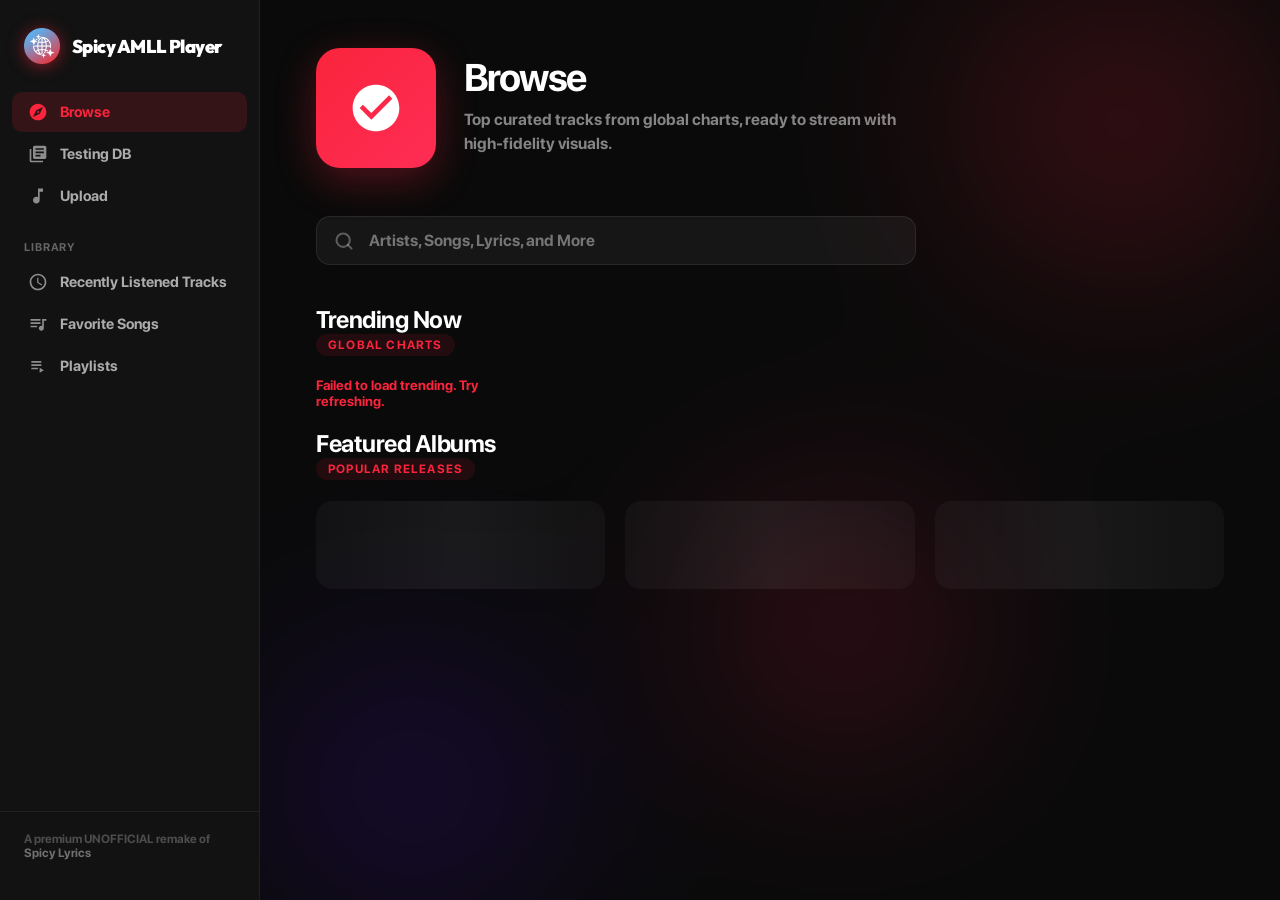
==== commit 7c436243: "feat: integrate advanced library features and UI enhancements >> >> - Implemented Playlist managemen" ====
--- a/index.html
+++ b/index.html
@@ -40,35 +40,23 @@
           <li class="am-nav-item am-nav-active" data-page="listen">
             <svg viewBox="0 0 24 24" fill="currentColor">
               <path
-                d="M12 2C6.48 2 2 6.48 2 12s4.48 10 10 10 10-4.48 10-10S17.52 2 12 2zm-2 15l-5-5 1.41-1.41L10 14.17l7.59-7.59L19 8l-9 9z" />
-            </svg>
-            <span>Listen Now</span>
+                d="M12 10.9c-.61 0-1.1.49-1.1 1.1s.49 1.1 1.1 1.1c.61 0 1.1-.49 1.1-1.1s-.49-1.1-1.1-1.1zM12 2C6.48 2 2 6.48 2 12s4.48 10 10 10 10-4.48 10-10S17.52 2 12 2zm2.19 12.19L6 18l3.81-8.19L18 6l-3.81 8.19z">
+              </path>
+            </svg>
+            <span>Browse</span>
           </li>
           <li class="am-nav-item" data-page="testdb">
             <svg viewBox="0 0 24 24" fill="currentColor">
-              <path d="M4 6H2v14c0 1.1.9 2 2 2h14v-2H4V6zm16-4H8c-1.1 0-2 .9-2 2v12c0 1.1.9 2 2 2h12c1.1 0 2-.9 2-2V4c0-1.1-.9-2-2-2zm-1 9H9V9h10v2zm-4 4H9v-2h6v2zm4-8H9V5h10v2z"/>
-            </svg>
-            <span>Library</span>
+              <path
+                d="M4 6H2v14c0 1.1.9 2 2 2h14v-2H4V6zm16-4H8c-1.1 0-2 .9-2 2v12c0 1.1.9 2 2 2h12c1.1 0 2-.9 2-2V4c0-1.1-.9-2-2-2zm-1 9H9V9h10v2zm-4 4H9v-2h6v2zm4-8H9V5h10v2z" />
+            </svg>
+            <span>Testing DB</span>
           </li>
           <li class="am-nav-item" data-page="upload">
             <svg viewBox="0 0 24 24" fill="currentColor">
               <path d="M12 3v10.55c-.59-.34-1.27-.55-2-.55C7.79 13 6 14.79 6 17s1.79 4 4 4 4-1.79 4-4V7h4V3h-6z" />
             </svg>
             <span>Upload</span>
-          </li>
-          <li class="am-nav-item" data-page="browse">
-            <svg viewBox="0 0 24 24" fill="currentColor">
-              <path
-                d="M12 10.9c-.61 0-1.1.49-1.1 1.1s.49 1.1 1.1 1.1c.61 0 1.1-.49 1.1-1.1s-.49-1.1-1.1-1.1zM12 2C6.48 2 2 6.48 2 12s4.48 10 10 10 10-4.48 10-10S17.52 2 12 2zm2.19 12.19L6 18l3.81-8.19L18 6l-3.81 8.19z" />
-            </svg>
-            <span>Browse</span>
-          </li>
-          <li class="am-nav-item" data-page="radio">
-            <svg viewBox="0 0 24 24" fill="currentColor">
-              <path
-                d="M20 6H8.3l8.26-3.34L15.88 1 3.24 6.15C2.51 6.43 2 7.17 2 8v12a2 2 0 0 0 2 2h16a2 2 0 0 0 2-2V8a2 2 0 0 0-2-2zm-8 11c-1.66 0-3-1.34-3-3s1.34-3 3-3 3 1.34 3 3-1.34 3-3 3z" />
-            </svg>
-            <span>Radio</span>
           </li>
         </ul>
       </div>
@@ -81,14 +69,14 @@
               <path
                 d="M11.99 2C6.47 2 2 6.48 2 12s4.47 10 9.99 10C17.52 22 22 17.52 22 12S17.52 2 11.99 2zM12 20c-4.42 0-8-3.58-8-8s3.58-8 8-8 8 3.58 8 8-3.58 8-8 8zm.5-13H11v6l5.25 3.15.75-1.23-4.5-2.67z" />
             </svg>
-            <span>Recently Added</span>
+            <span>Recently Listened Tracks</span>
           </li>
           <li class="am-nav-item" data-page="songs">
             <svg viewBox="0 0 24 24" fill="currentColor">
               <path
                 d="M15 6H3v2h12V6zm0 4H3v2h12v-2zM3 16h8v-2H3v2zM17 6v8.18c-.31-.11-.65-.18-1-.18-1.66 0-3 1.34-3 3s1.34 3 3 3 3-1.34 3-3V8h3V6h-5z" />
             </svg>
-            <span>Songs</span>
+            <span>Favorite Songs</span>
           </li>
           <li class="am-nav-item" data-page="playlists">
             <svg viewBox="0 0 24 24" fill="currentColor">
@@ -115,34 +103,91 @@
       </div>
 
       <div class="am-content">
-        <!-- ── Listen Now Page (Main) ── -->
+        <!-- ── Browse Page (Main) ── -->
         <div id="page-listen" class="am-page active">
           <!-- Hero Section -->
           <div class="am-hero">
             <div class="am-hero-icon" style="background: linear-gradient(135deg, #fa243c 0%, #ff2d55 100%);">
               <svg viewBox="0 0 24 24" fill="currentColor">
-                <path d="M12 2C6.48 2 2 6.48 2 12s4.48 10 10 10 10-4.48 10-10S17.52 2 12 2zm-2 15l-5-5 1.41-1.41L10 14.17l7.59-7.59L19 8l-9 9z" />
-              </svg>
-            </div>
-            <div class="am-hero-text">
-              <h1 class="am-hero-title">Listen Now</h1>
-              <p class="am-hero-subtitle">Top curated tracks from global charts, ready to stream with high-fidelity visuals.</p>
-            </div>
-          </div>
-
-          <div class="trending-section">
-            <div class="section-header">
-              <h2 class="section-title">Trending Now</h2>
-              <span class="section-tag">Global Charts</span>
-            </div>
-            <div class="trending-grid" id="trending-grid">
-              <!-- Skeletons loader injected via JS -->
-              <div class="skeleton-card"></div>
-              <div class="skeleton-card"></div>
-              <div class="skeleton-card"></div>
-              <div class="skeleton-card"></div>
-              <div class="skeleton-card"></div>
-            </div>
+                <path
+                  d="M12 2C6.48 2 2 6.48 2 12s4.48 10 10 10 10-4.48 10-10S17.52 2 12 2zm-2 15l-5-5 1.41-1.41L10 14.17l7.59-7.59L19 8l-9 9z" />
+              </svg>
+            </div>
+            <div class="am-hero-text">
+              <h1 class="am-hero-title">Browse</h1>
+              <p class="am-hero-subtitle">Top curated tracks from global charts, ready to stream with high-fidelity
+                visuals.</p>
+            </div>
+          </div>
+
+          <!-- Search Bar -->
+          <div class="am-search-container">
+            <div class="am-search-box">
+              <svg class="am-search-icon" viewBox="0 0 24 24" fill="none" stroke="currentColor" stroke-width="2.5"
+                stroke-linecap="round" stroke-linejoin="round">
+                <circle cx="11" cy="11" r="8"></circle>
+                <line x1="21" y1="21" x2="16.65" y2="16.65"></line>
+              </svg>
+              <input type="text" id="catalog-search" placeholder="Artists, Songs, Lyrics, and More" autocomplete="off">
+            </div>
+          </div>
+
+          <!-- Initial Content (Trending + Albums) -->
+          <div id="listen-initial-content" class="trending-view">
+            <div class="trending-section">
+              <div class="section-header">
+                <div class="header-left">
+                  <h2 class="section-title">Trending Now</h2>
+                  <span class="section-tag">Global Charts</span>
+                </div>
+              </div>
+              <div class="trending-grid" id="trending-grid">
+                <!-- Skeletons loader injected via JS -->
+                <div class="skeleton-card"></div>
+                <div class="skeleton-card"></div>
+                <div class="skeleton-card"></div>
+                <div class="skeleton-card"></div>
+                <div class="skeleton-card"></div>
+              </div>
+            </div>
+
+            <div class="trending-section">
+              <div class="section-header">
+                <div class="header-left">
+                  <h2 class="section-title">Featured Albums</h2>
+                  <span class="section-tag">Popular Releases</span>
+                </div>
+              </div>
+              <div class="albums-grid" id="albums-grid">
+                <!-- Skeletons injected via JS -->
+                <div class="skeleton-album"></div>
+                <div class="skeleton-album"></div>
+                <div class="skeleton-album"></div>
+              </div>
+            </div>
+          </div>
+
+          <!-- Search Results Container (Hidden by default) -->
+          <div id="search-results-container" class="am-search-results hidden">
+             <div class="section-header">
+                <h2 class="section-title" id="search-results-title">Search Results</h2>
+                <button class="am-back-btn" id="search-back-btn">Back to Browse</button>
+             </div>
+             <div class="trending-grid" id="search-grid"></div>
+          </div>
+
+          <!-- Album View Container (Hidden by default) -->
+          <div id="album-view-container" class="am-album-view hidden">
+             <!-- Top details area will be injected via JS -->
+             <div id="album-header" class="am-album-header"></div>
+             
+             <div class="am-album-tracks" id="album-tracks-grid"></div>
+          </div>
+
+          <!-- Artist View Container (Hidden by default) -->
+          <div id="artist-view-container" class="am-artist-view hidden">
+             <!-- Header and Top Songs will be injected via JS -->
+             <div id="artist-view-content"></div>
           </div>
         </div>
 
@@ -157,7 +202,8 @@
             </div>
             <div class="am-hero-text">
               <h1 class="am-hero-title">Upload Your Music</h1>
-              <p class="am-hero-subtitle">Drop your audio files and lyrics to experience stunning synchronized visuals.</p>
+              <p class="am-hero-subtitle">Drop your audio files and lyrics to experience stunning synchronized visuals.
+              </p>
             </div>
           </div>
 
@@ -168,7 +214,8 @@
               <div class="am-upload-card am-card-primary" id="audio-zone" title="Drop or click to upload audio">
                 <div class="am-card-icon">
                   <svg viewBox="0 0 24 24">
-                    <path d="M12 3v10.55c-.59-.34-1.27-.55-2-.55C7.79 13 6 14.79 6 17s1.79 4 4 4 4-1.79 4-4V7h4V3h-6z" />
+                    <path
+                      d="M12 3v10.55c-.59-.34-1.27-.55-2-.55C7.79 13 6 14.79 6 17s1.79 4 4 4 4-1.79 4-4V7h4V3h-6z" />
                   </svg>
                 </div>
                 <div class="am-card-info">
@@ -181,10 +228,12 @@
               </div>
 
               <!-- TTML Upload Card -->
-              <div class="am-upload-card am-card-optional" id="ttml-zone" title="Drop or click to upload lyrics (Optional)">
+              <div class="am-upload-card am-card-optional" id="ttml-zone"
+                title="Drop or click to upload lyrics (Optional)">
                 <div class="am-card-icon">
                   <svg viewBox="0 0 24 24">
-                    <path d="M14 2H6a2 2 0 0 0-2 2v16a2 2 0 0 0 2 2h12a2 2 0 0 0 2-2V8l-6-6zM6 20V4h7v5h5v11H6zm2-6h8v1.5H8V14zm0 3h6v1.5H8V17zm0-6h8v1.5H8V11z" />
+                    <path
+                      d="M14 2H6a2 2 0 0 0-2 2v16a2 2 0 0 0 2 2h12a2 2 0 0 0 2-2V8l-6-6zM6 20V4h7v5h5v11H6zm2-6h8v1.5H8V14zm0 3h6v1.5H8V17zm0-6h8v1.5H8V11z" />
                   </svg>
                 </div>
                 <div class="am-card-info">
@@ -227,7 +276,8 @@
           <div class="am-hero">
             <div class="am-hero-icon" style="background: linear-gradient(135deg, #FF9500 0%, #FF2D55 100%);">
               <svg viewBox="0 0 24 24" fill="currentColor">
-                <path d="M4 6H2v14c0 1.1.9 2 2 2h14v-2H4V6zm16-4H8c-1.1 0-2 .9-2 2v12c0 1.1.9 2 2 2h12c1.1 0 2-.9 2-2V4c0-1.1-.9-2-2-2zm-1 9H9V9h10v2zm-4 4H9v-2h6v2zm4-8H9V5h10v2z"/>
+                <path
+                  d="M4 6H2v14c0 1.1.9 2 2 2h14v-2H4V6zm16-4H8c-1.1 0-2 .9-2 2v12c0 1.1.9 2 2 2h12c1.1 0 2-.9 2-2V4c0-1.1-.9-2-2-2zm-1 9H9V9h10v2zm-4 4H9v-2h6v2zm4-8H9V5h10v2z" />
               </svg>
             </div>
             <div class="am-hero-text">
@@ -240,41 +290,134 @@
             <!-- Injected via JS -->
           </div>
         </div>
+
+        <!-- ── Recently Listened Page ── -->
+        <div id="page-recent" class="am-page">
+          <div class="am-hero">
+            <div class="am-hero-icon" style="background: linear-gradient(135deg, #5856d6 0%, #007aff 100%);">
+              <svg viewBox="0 0 24 24" fill="currentColor">
+                <path d="M11.99 2C6.47 2 2 6.48 2 12s4.47 10 9.99 10C17.52 22 22 17.52 22 12S17.52 2 11.99 2zM12 20c-4.42 0-8-3.58-8-8s3.58-8 8-8 8 3.58 8 8-3.58 8-8 8zm.5-13H11v6l5.25 3.15.75-1.23-4.5-2.67z" />
+              </svg>
+            </div>
+            <div class="am-hero-text">
+              <h1 class="am-hero-title">Recently Listened</h1>
+              <p class="am-hero-subtitle">Tracks you've recently experienced in high-fidelity.</p>
+            </div>
+          </div>
+          <div class="trending-grid" id="recent-tracks-grid">
+             <!-- Injected via JS -->
+          </div>
+        </div>
+
+        <!-- ── Favorite Songs Page ── -->
+        <div id="page-songs" class="am-page">
+          <div class="am-hero">
+            <div class="am-hero-icon" style="background: linear-gradient(135deg, #ff2d55 0%, #ff3b30 100%);">
+              <svg viewBox="0 0 24 24" fill="currentColor">
+                <path d="M12 21.35l-1.45-1.32C5.4 15.36 2 12.28 2 8.5 2 5.42 4.42 3 7.5 3c1.74 0 3.41.81 4.5 2.09C13.09 3.81 14.76 3 16.5 3 19.58 3 22 5.42 22 8.5c0 3.78-3.4 6.86-8.55 11.54L12 21.35z" />
+              </svg>
+            </div>
+            <div class="am-hero-text">
+              <h1 class="am-hero-title">Favorite Songs</h1>
+              <p class="am-hero-subtitle">All your loved tracks in one place.</p>
+            </div>
+          </div>
+          <div class="trending-grid" id="favorite-tracks-grid">
+             <!-- Injected via JS -->
+          </div>
+        </div>
+
+        <!-- ── Playlists Page ── -->
+        <div id="page-playlists" class="am-page">
+          <div class="am-hero">
+            <div class="am-hero-icon" style="background: linear-gradient(135deg, #af52de 0%, #d633ff 100%);">
+              <svg viewBox="0 0 24 24" fill="currentColor">
+                <path d="M4 10h12v2H4v-2zm0-4h12v2H4V6zm0 8h8v2H4v-2zm10 0v6l5-3-5-3z" />
+              </svg>
+            </div>
+            <div class="am-hero-text">
+              <h1 class="am-hero-title">My Playlists</h1>
+              <div class="am-hero-actions" style="margin-top: 15px;">
+                <button class="am-start-btn" id="create-playlist-btn">Create New Playlist</button>
+              </div>
+            </div>
+          </div>
+          <div class="playlists-grid" id="playlists-grid">
+             <!-- Injected via JS -->
+          </div>
+          <div id="playlist-detail" class="am-playlist-detail hidden">
+             <div class="section-header">
+                <h2 class="section-title" id="playlist-detail-title">Playlist Name</h2>
+                <button class="am-back-btn" id="playlist-back-btn">Back to Playlists</button>
+             </div>
+             <div class="playlist-tracks-grid" id="playlist-tracks-grid"></div>
+          </div>
+        </div>
       </div>
     </main>
   </div>
 
-    <!-- ═══ Mobile Bottom Nav ═══ -->
-    <nav class="am-mobile-nav">
-      <div class="am-mobile-nav-item am-mobile-nav-active" data-page="listen">
-        <svg viewBox="0 0 24 24" fill="currentColor">
-          <path d="M12 2C6.48 2 2 6.48 2 12s4.48 10 10 10 10-4.48 10-10S17.52 2 12 2zm-2 15l-5-5 1.41-1.41L10 14.17l7.59-7.59L19 8l-9 9z" />
-        </svg>
-        <span>Listen Now</span>
-      </div>
-      <div class="am-mobile-nav-item" data-page="testdb">
-        <svg viewBox="0 0 24 24" fill="currentColor">
-          <path d="M4 6H2v14c0 1.1.9 2 2 2h14v-2H4V6zm16-4H8c-1.1 0-2 .9-2 2v12c0 1.1.9 2 2 2h12c1.1 0 2-.9 2-2V4c0-1.1-.9-2-2-2zm-1 9H9V9h10v2zm-4 4H9v-2h6v2zm4-8H9V5h10v2z"/>
-        </svg>
-        <span>Library</span>
-      </div>
-      <div class="am-mobile-nav-item" data-page="upload">
-        <svg viewBox="0 0 24 24" fill="currentColor">
-          <path d="M12 3v10.55c-.59-.34-1.27-.55-2-.55C7.79 13 6 14.79 6 17s1.79 4 4 4 4-1.79 4-4V7h4V3h-6z" />
-        </svg>
-        <span>Upload</span>
-      </div>
-    </nav>
-
-    <!-- Global Preparation Overlay -->
-    <div id="prep-overlay" class="prep-overlay">
-      <div class="prep-content">
-        <div class="prep-spinner"></div>
-        <h2 id="prep-status">Preparing Track...</h2>
-        <p id="prep-subtext">Fetching audio and metadata from secure servers</p>
-      </div>
+  <!-- Song Context Menu -->
+  <div id="song-context-menu" class="am-context-menu hidden">
+    <div class="context-menu-item" id="ctx-play">Play Now</div>
+    <div class="context-menu-item" id="ctx-add-playlist">Add to Playlist...</div>
+    <div class="context-menu-item" id="ctx-view-album">View Entire Album</div>
+    <div class="context-menu-item" id="ctx-view-artist">View Artist</div>
+    <div class="context-menu-item" id="ctx-favorite">Add to Favorites</div>
+  </div>
+
+  <!-- Playlist Selection Modal -->
+  <div id="playlist-select-modal" class="am-modal hidden">
+     <div class="am-modal-content">
+        <h3>Add to Playlist</h3>
+        <div id="playlist-options-list"></div>
+        <div style="margin-top:20px;display:flex;gap:10px;">
+          <button class="am-start-btn" id="modal-create-playlist-btn" style="flex:1;padding:8px;font-size:0.9rem;">Create New</button>
+          <button class="am-text-btn" id="close-playlist-modal" style="flex:1;">Cancel</button>
+        </div>
+     </div>
+  </div>
+
+  <!-- ═══ Mobile Bottom Nav ═══ -->
+  <nav class="am-mobile-nav">
+    <div class="am-mobile-nav-item am-mobile-nav-active" data-page="listen">
+      <svg viewBox="0 0 24 24" fill="currentColor">
+        <path
+          d="M12 10.9c-.61 0-1.1.49-1.1 1.1s.49 1.1 1.1 1.1c.61 0 1.1-.49 1.1-1.1s-.49-1.1-1.1-1.1zM12 2C6.48 2 2 6.48 2 12s4.48 10 10 10 10-4.48 10-10S17.52 2 12 2zm2.19 12.19L6 18l3.81-8.19L18 6l-3.81 8.19z">
+        </path>
+      </svg>
+      <span>Browse</span>
+    </div>
+    <div class="am-mobile-nav-item" data-page="testdb">
+      <svg viewBox="0 0 24 24" fill="currentColor">
+        <path
+          d="M4 6H2v14c0 1.1.9 2 2 2h14v-2H4V6zm16-4H8c-1.1 0-2 .9-2 2v12c0 1.1.9 2 2 2h12c1.1 0 2-.9 2-2V4c0-1.1-.9-2-2-2zm-1 9H9V9h10v2zm-4 4H9v-2h6v2zm4-8H9V5h10v2z" />
+      </svg>
+      <span>Testing DB</span>
+    </div>
+    <div class="am-mobile-nav-item" data-page="playlists">
+      <svg viewBox="0 0 24 24" fill="currentColor">
+        <path d="M4 10h12v2H4v-2zm0-4h12v2H4V6zm0 8h8v2H4v-2zm10 0v6l5-3-5-3z" />
+      </svg>
+      <span>Playlists</span>
+    </div>
+    <div class="am-mobile-nav-item" data-page="upload">
+      <svg viewBox="0 0 24 24" fill="currentColor">
+        <path d="M12 3v10.55c-.59-.34-1.27-.55-2-.55C7.79 13 6 14.79 6 17s1.79 4 4 4 4-1.79 4-4V7h4V3h-6z" />
+      </svg>
+      <span>Upload</span>
+    </div>
+  </nav>
+
+  <!-- Global Preparation Overlay -->
+  <div id="prep-overlay" class="prep-overlay">
+    <div class="prep-content">
+      <div class="prep-spinner"></div>
+      <h2 id="prep-status">Preparing Track...</h2>
+      <p id="prep-subtext">Fetching audio and metadata from secure servers</p>
     </div>
   </div>
+  </div>
 
   <script type="module" src="js/upload.js"></script>
 </body>
--- a/css/upload.css
+++ b/css/upload.css
@@ -1,1004 +1,1402 @@
-/* ═══════════════════════════════════════════════
-   Spicy AMLL Player — Apple Music Style Upload
-   ═══════════════════════════════════════════════ */
-
-/* ── Layout ── */
-.am-layout {
-  display: grid;
-  grid-template-columns: 260px 1fr;
-  height: 100vh;
-  width: 100vw;
-  overflow: hidden;
-  background: #000;
-}
-
-/* ══════════════════════════════════════════════════
-   SIDEBAR
-   ══════════════════════════════════════════════════ */
-.am-sidebar {
-  background: rgba(20, 20, 20, 0.95);
-  border-right: 1px solid rgba(255, 255, 255, 0.06);
-  display: flex;
-  flex-direction: column;
-  padding: 20px 0;
-  overflow-y: auto;
-  user-select: none;
-  -webkit-user-select: none;
-}
-
-.am-sidebar-brand {
-  display: flex;
-  align-items: center;
-  gap: 12px;
-  padding: 8px 24px 28px;
-}
-
-.am-sidebar-logo {
-  width: 36px;
-  height: 36px;
-  object-fit: contain;
-  filter: drop-shadow(0 2px 8px rgba(254, 36, 60, 0.5));
-}
-
-.am-sidebar-title {
-  font-family: 'Outfit', sans-serif;
-  font-size: 1.15rem;
-  font-weight: 900;
-  letter-spacing: -0.03em;
-  color: #fff;
-}
-
-/* ── Sidebar Sections ── */
-.am-sidebar-section {
-  padding: 0 12px;
-  margin-bottom: 24px;
-}
-
-.am-section-label {
-  font-size: 0.7rem;
-  font-weight: 600;
-  text-transform: uppercase;
-  letter-spacing: 0.08em;
-  color: rgba(255, 255, 255, 0.35);
-  padding: 0 12px;
-  margin-bottom: 8px;
-}
-
-.am-sidebar-nav {
-  list-style: none;
-  padding: 0;
-  margin: 0;
-  display: flex;
-  flex-direction: column;
-  gap: 2px;
-}
-
-.am-nav-item {
-  display: flex;
-  align-items: center;
-  gap: 12px;
-  padding: 10px 16px;
-  border-radius: 10px;
-  cursor: pointer;
-  transition: all 0.2s ease;
-  font-size: 0.92rem;
-  font-weight: 500;
-  color: rgba(255, 255, 255, 0.65);
-}
-
-.am-nav-item:hover {
-  background: rgba(255, 255, 255, 0.06);
-  color: rgba(255, 255, 255, 0.9);
-}
-
-.am-nav-item.am-nav-active {
-  background: rgba(250, 36, 60, 0.15);
-  color: #fa243c;
-}
-
-.am-nav-item svg {
-  width: 20px;
-  height: 20px;
-  flex-shrink: 0;
-  opacity: 0.8;
-}
-
-.am-nav-item.am-nav-active svg {
-  opacity: 1;
-}
-
-/* ── Sidebar Footer ── */
-.am-sidebar-footer {
-  margin-top: auto;
-  padding: 20px 24px;
-  border-top: 1px solid rgba(255, 255, 255, 0.06);
-}
-
-.am-sidebar-footer p {
-  font-size: 0.75rem;
-  color: rgba(255, 255, 255, 0.25);
-}
-
-.am-sidebar-footer a {
-  color: rgba(255, 255, 255, 0.4);
-  text-decoration: none;
-  font-weight: 600;
-  transition: color 0.2s;
-}
-
-.am-sidebar-footer a:hover {
-  color: #fa243c;
-  text-decoration: underline;
-}
-
-/* ══════════════════════════════════════════════════
-   MAIN CONTENT
-   ══════════════════════════════════════════════════ */
-.am-main {
-  position: relative;
-  overflow-y: auto;
-  overflow-x: hidden;
-  background: #0a0a0a;
-}
-
-/* ── Subtle Animated Background (Mix of both) ── */
-.am-bg-glow {
-  position: absolute;
-  inset: 0;
-  z-index: 0;
-  overflow: hidden;
-  pointer-events: none;
-  filter: blur(100px);
-  opacity: 0.3;
-}
-
-.am-glow {
-  position: absolute;
-  border-radius: 50%;
-  mix-blend-mode: screen;
-  animation: amGlowMove 25s infinite alternate ease-in-out;
-}
-
-.am-glow-1 {
-  width: 500px;
-  height: 500px;
-  background: radial-gradient(circle, #fa243c 0%, transparent 70%);
-  top: -150px;
-  right: -100px;
-}
-
-.am-glow-2 {
-  width: 400px;
-  height: 400px;
-  background: radial-gradient(circle, #5e11ff 0%, transparent 70%);
-  bottom: -100px;
-  left: -50px;
-  animation-duration: 30s;
-  animation-delay: -5s;
-}
-
-.am-glow-3 {
-  width: 350px;
-  height: 350px;
-  background: radial-gradient(circle, #fd2458 0%, transparent 70%);
-  top: 50%;
-  left: 40%;
-  animation-duration: 20s;
-  animation-delay: -2s;
-}
-
-@keyframes amGlowMove {
-  0% {
-    transform: translate(0, 0) scale(1);
-  }
-
-  33% {
-    transform: translate(60px, 30px) scale(1.1);
-  }
-
-  66% {
-    transform: translate(-30px, 80px) scale(0.9);
-  }
-
-  100% {
-    transform: translate(0, 0) scale(1);
-  }
-}
-
-/* ── Content Container ── */
-.am-content {
-  position: relative;
-  z-index: 1;
-  padding: 48px 56px;
-  max-width: 1100px;
-  animation: amFadeIn 0.6s cubic-bezier(0.16, 1, 0.3, 1);
-}
-
-@keyframes amFadeIn {
-  from {
-    opacity: 0;
-    transform: translateY(16px);
-  }
-
-  to {
-    opacity: 1;
-    transform: translateY(0);
-  }
-}
-
-/* ══════════════════════════════════════════════════
-   HERO SECTION
-   ══════════════════════════════════════════════════ */
-.am-hero {
-  display: flex;
-  align-items: flex-start;
-  gap: 28px;
-  margin-bottom: 48px;
-}
-
-.am-hero-icon {
-  width: 120px;
-  height: 120px;
-  min-width: 120px;
-  background: linear-gradient(135deg, #fa243c 0%, #5e11ff 100%);
-  border-radius: 24px;
-  display: flex;
-  align-items: center;
-  justify-content: center;
-  box-shadow: 0 12px 40px rgba(250, 36, 60, 0.3);
-}
-
-.am-hero-icon svg {
-  width: 56px;
-  height: 56px;
-  fill: #fff;
-}
-
-.am-hero-text {
-  padding-top: 8px;
-}
-
-.am-hero-title {
-  font-size: 2.4rem;
-  font-weight: 800;
-  letter-spacing: -0.04em;
-  line-height: 1.1;
-  margin-bottom: 10px;
-}
-
-.am-hero-subtitle {
-  font-size: 1rem;
-  font-weight: 400;
-  color: rgba(255, 255, 255, 0.5);
-  line-height: 1.5;
-  max-width: 450px;
-}
-
-/* ══════════════════════════════════════════════════
-   UPLOAD AREA (in the "big div")
-   ══════════════════════════════════════════════════ */
-.am-upload-area {
-  display: flex;
-  flex-direction: column;
-  gap: 28px;
-}
-
-.am-upload-cards {
-  display: grid;
-  grid-template-columns: 1fr 1fr;
-  gap: 20px;
-}
-
-/* ── Upload Card ── */
-.am-upload-card {
-  position: relative;
-  background: rgba(255, 255, 255, 0.03);
-  border: 1px solid rgba(255, 255, 255, 0.07);
-  border-radius: 20px;
-  padding: 28px 24px;
-  cursor: pointer;
-  transition: all 0.35s cubic-bezier(0.16, 1, 0.3, 1);
-  display: flex;
-  flex-direction: column;
-  gap: 20px;
-  overflow: hidden;
-}
-
-.am-upload-card:hover {
-  background: rgba(255, 255, 255, 0.06);
-  border-color: rgba(255, 255, 255, 0.14);
-  transform: translateY(-3px);
-}
-
-.am-upload-card.dragover {
-  background: rgba(250, 36, 60, 0.12);
-  border-color: #fa243c;
-  transform: scale(1.02);
-}
-
-.am-upload-card.has-file {
-  border-color: rgba(250, 36, 60, 0.35);
-  background: rgba(255, 255, 255, 0.05);
-}
-
-.am-card-icon {
-  width: 48px;
-  height: 48px;
-  background: rgba(255, 255, 255, 0.06);
-  border-radius: 14px;
-  display: flex;
-  align-items: center;
-  justify-content: center;
-  transition: all 0.3s;
-}
-
-.am-upload-card:hover .am-card-icon {
-  background: #fa243c;
-}
-
-.am-card-icon svg {
-  width: 24px;
-  height: 24px;
-  fill: #fff;
-}
-
-.am-card-info h3 {
-  font-size: 1.15rem;
-  font-weight: 700;
-  margin-bottom: 4px;
-}
-
-.am-card-hint {
-  font-size: 0.85rem;
-  color: rgba(255, 255, 255, 0.3);
-  font-weight: 400;
-}
-
-.am-card-badge {
-  position: absolute;
-  top: 16px;
-  right: 16px;
-  font-size: 0.7rem;
-  font-weight: 600;
-  text-transform: uppercase;
-  letter-spacing: 0.06em;
-  padding: 4px 10px;
-  border-radius: 100px;
-  background: rgba(250, 36, 60, 0.15);
-  color: #fa243c;
-}
-
-.am-card-badge.am-badge-optional {
-  background: rgba(255, 255, 255, 0.06);
-  color: rgba(255, 255, 255, 0.35);
-}
-
-.am-upload-card input[type="file"] {
-  display: none;
-}
-
-.zone-filename {
-  font-size: 0.85rem;
-  color: #fd2458;
-  font-weight: 600;
-  white-space: nowrap;
-  overflow: hidden;
-  text-overflow: ellipsis;
-  margin-top: 8px;
-  display: none;
-}
-
-/* ══════════════════════════════════════════════════
-   QUEUE PREVIEW
-   ══════════════════════════════════════════════════ */
-.am-queue-preview {
-  display: none;
-  flex-direction: column;
-  gap: 16px;
-  background: rgba(255, 255, 255, 0.02);
-  border: 1px solid rgba(255, 255, 255, 0.06);
-  border-radius: 20px;
-  padding: 24px;
-  animation: amSlideUp 0.5s cubic-bezier(0.16, 1, 0.3, 1);
-}
-
-.am-queue-preview.active {
-  display: flex;
-}
-
-.am-queue-header {
-  display: flex;
-  align-items: center;
-  gap: 12px;
-}
-
-.am-queue-header h4 {
-  font-size: 1rem;
-  font-weight: 700;
-}
-
-.am-queue-count {
-  font-size: 0.85rem;
-  color: rgba(255, 255, 255, 0.4);
-  font-weight: 500;
-}
-
-.am-clear-btn {
-  margin-left: auto;
-  background: transparent;
-  border: none;
-  color: rgba(255, 255, 255, 0.35);
-  font-size: 0.8rem;
-  font-weight: 600;
-  cursor: pointer;
-  padding: 4px 12px;
-  border-radius: 6px;
-  transition: all 0.2s;
-}
-
-.am-clear-btn:hover {
-  color: #fa243c;
-  background: rgba(250, 36, 60, 0.1);
-}
-
-.queue-list {
-  display: flex;
-  flex-direction: column;
-  gap: 6px;
-  max-height: 280px;
-  overflow-y: auto;
-  padding-right: 4px;
-}
-
-.queue-list::-webkit-scrollbar {
-  width: 4px;
-}
-
-.queue-list::-webkit-scrollbar-thumb {
-  background: rgba(255, 255, 255, 0.1);
-  border-radius: 10px;
-}
-
-/* Queue items (reused from original with updated styling) */
-.queue-item {
-  display: flex;
-  align-items: center;
-  gap: 12px;
-  padding: 12px 16px;
-  background: rgba(255, 255, 255, 0.03);
-  border-radius: 12px;
-  border: 1px solid transparent;
-  transition: background 0.2s, transform 0.2s;
-  cursor: grab;
-  user-select: none;
-}
-
-.queue-item:hover {
-  background: rgba(255, 255, 255, 0.06);
-}
-
-.queue-item:active {
-  cursor: grabbing;
-}
-
-.queue-item.dragging {
-  opacity: 0.5;
-  background: rgba(250, 36, 60, 0.15);
-  transform: scale(0.98);
-}
-
-.drag-handle {
-  color: rgba(255, 255, 255, 0.2);
-  display: flex;
-  align-items: center;
-  font-size: 1.1rem;
-}
-
-.queue-item-info {
-  display: flex;
-  flex-direction: column;
-  gap: 2px;
-  overflow: hidden;
-  flex: 1;
-}
-
-.queue-pair-controls {
-  display: flex;
-  align-items: center;
-  gap: 12px;
-}
-
-.ttml-select {
-  background: rgba(255, 255, 255, 0.06);
-  border: 1px solid rgba(255, 255, 255, 0.08);
-  border-radius: 8px;
-  color: #fff;
-  padding: 5px 10px;
-  font-size: 0.8rem;
-  font-family: Inter, "Noto Sans Georgian", "Vazirmatn", sans-serif;
-  outline: none;
-  max-width: 150px;
-  cursor: pointer;
-}
-
-.ttml-select option {
-  background: #1a1a1a;
-  color: #fff;
-}
-
-.remove-item {
-  background: transparent;
-  border: none;
-  color: rgba(255, 255, 255, 0.2);
-  cursor: pointer;
-  padding: 4px;
-  display: flex;
-  align-items: center;
-  transition: color 0.2s;
-}
-
-.remove-item:hover {
-  color: #fa243c;
-}
-
-@keyframes amSlideUp {
-  from {
-    opacity: 0;
-    transform: translateY(16px);
-  }
-
-  to {
-    opacity: 1;
-    transform: translateY(0);
-  }
-}
-
-/* ══════════════════════════════════════════════════
-   ACTIONS
-   ══════════════════════════════════════════════════ */
-.am-actions {
-  display: flex;
-  align-items: center;
-  gap: 20px;
-}
-
-.am-start-btn {
-  display: inline-flex;
-  align-items: center;
-  gap: 10px;
-  padding: 14px 40px;
-  font-size: 1rem;
-  font-weight: 700;
-  font-family: Inter, "Noto Sans Georgian", "Vazirmatn", sans-serif;
-  border-radius: 100px;
-  border: none;
-  background: #fa243c;
-  color: #fff;
-  cursor: pointer;
-  transition: all 0.35s cubic-bezier(0.16, 1, 0.3, 1);
-  box-shadow: 0 6px 24px rgba(250, 36, 60, 0.35);
-}
-
-.am-start-btn svg {
-  width: 18px;
-  height: 18px;
-}
-
-.am-start-btn:disabled {
-  background: rgba(255, 255, 255, 0.08);
-  color: rgba(255, 255, 255, 0.2);
-  cursor: not-allowed;
-  box-shadow: none;
-}
-
-.am-start-btn:not(:disabled):hover {
-  transform: translateY(-2px) scale(1.04);
-  box-shadow: 0 10px 32px rgba(250, 36, 60, 0.45);
-  background: #fd2458;
-}
-
-.am-error-msg {
-  font-size: 0.85rem;
-  color: #fa243c;
-  min-height: 20px;
-  font-weight: 500;
-}
-
-/* ══════════════════════════════════════════════════
-   RESPONSIVE
-   ══════════════════════════════════════════════════ */
-@media (max-width: 900px) {
-  .am-layout {
-    grid-template-columns: 1fr;
-  }
-
-  .am-sidebar {
-    display: none;
-  }
-
-  .am-content {
-    padding: 32px 24px;
-  }
-
-  .am-hero {
-    flex-direction: column;
-    align-items: center;
-    text-align: center;
-    gap: 20px;
-  }
-
-  .am-hero-subtitle {
-    max-width: 100%;
-  }
-
-  .am-upload-cards {
-    grid-template-columns: 1fr;
-  }
-
-  .am-hero-icon {
-    width: 100px;
-    height: 100px;
-    min-width: 100px;
-    border-radius: 20px;
-  }
-
-  .am-hero-icon svg {
-    width: 44px;
-    height: 44px;
-  }
-
-  .am-hero-title {
-    font-size: 1.8rem;
-  }
-}
-
-@media (max-width: 500px) {
-  .am-content {
-    padding: 24px 16px;
-  }
-
-  .am-hero-title {
-    font-size: 1.5rem;
-  }
-
-  .am-upload-card {
-    padding: 20px 18px;
-  }
-}
-
-/* ══════════════════════════════════════════════════
-   TEST DATABASE PAGE
-   ══════════════════════════════════════════════════ */
-.am-page {
-  display: none;
-}
-
-.am-page.active {
-  display: block;
-  animation: amFadeIn 0.5s cubic-bezier(0.16, 1, 0.3, 1);
-}
-
-.testdb-grid {
-  display: grid;
-  grid-template-columns: repeat(auto-fill, minmax(180px, 1fr));
-  gap: 24px;
-  padding-bottom: 60px;
-}
-
-.testdb-card {
-  background: rgba(255, 255, 255, 0.02);
-  border: 1px solid rgba(255, 255, 255, 0.05);
-  border-radius: 18px;
-  padding: 14px;
-  cursor: pointer;
-  transition: all 0.4s cubic-bezier(0.16, 1, 0.3, 1);
-  display: flex;
-  flex-direction: column;
-  gap: 14px;
-  position: relative;
-  overflow: hidden;
-}
-
-.testdb-card:hover {
-  background: rgba(255, 255, 255, 0.06);
-  border-color: rgba(255, 255, 255, 0.15);
-  transform: translateY(-6px);
-  box-shadow: 0 15px 35px rgba(0, 0, 0, 0.5);
-}
-
-.testdb-art {
-  aspect-ratio: 1;
-  background-size: cover;
-  background-position: center;
-  border-radius: 12px;
-  background-color: #151515;
-  box-shadow: 0 4px 15px rgba(0, 0, 0, 0.3);
-  position: relative;
-  z-index: 1;
-  display: flex;
-  align-items: center;
-  justify-content: center;
-}
-
-.testdb-art svg {
-  width: 40%;
-  height: 40%;
-  opacity: 0.15;
-  fill: #fff;
-}
-
-.testdb-info {
-  position: relative;
-  z-index: 1;
-}
-
-.testdb-info h4 {
-  font-size: 0.95rem;
-  font-weight: 700;
-  margin-bottom: 3px;
-  white-space: nowrap;
-  overflow: hidden;
-  text-overflow: ellipsis;
-  color: #fff;
-}
-
-.testdb-info p {
-  font-size: 0.8rem;
-  color: rgba(255, 255, 255, 0.4);
-  font-weight: 500;
-}
-
-.testdb-card.loading {
-  pointer-events: none;
-  opacity: 0.7;
-}
-
-@keyframes testdbPulse {
-  0% {
-    opacity: 1;
-  }
-
-  50% {
-    opacity: 0.5;
-  }
-
-  100% {
-    opacity: 1;
-  }
-}
-
-.testdb-card.loading {
-  animation: testdbPulse 1.5s infinite ease-in-out;
-}
-
-/* ══════════════════════════════════════════════════
-   MOBILE BOTTOM NAVIGATION
-   ══════════════════════════════════════════════════ */
-.am-mobile-nav {
-  display: none;
-  position: fixed;
-  bottom: 0;
-  left: 0;
-  right: 0;
-  height: 70px;
-  background: rgba(10, 10, 10, 0.8);
-  backdrop-filter: blur(25px);
-  -webkit-backdrop-filter: blur(25px);
-  border-top: 1px solid rgba(255, 255, 255, 0.08);
-  grid-template-columns: repeat(3, 1fr);
-  align-items: center;
-  z-index: 1000;
-  padding-bottom: env(safe-area-inset-bottom);
-  box-shadow: 0 -5px 25px rgba(0, 0, 0, 0.5);
-}
-
-.am-mobile-nav-item {
-  display: flex;
-  flex-direction: column;
-  align-items: center;
-  justify-content: center;
-  gap: 4px;
-  color: rgba(255, 255, 255, 0.35);
-  font-size: 0.65rem;
-  font-weight: 600;
-  cursor: pointer;
-  transition: all 0.2s;
-  padding-top: 8px;
-}
-
-.am-mobile-nav-item svg {
-  width: 22px;
-  height: 22px;
-  transition: transform 0.2s;
-}
-
-.am-mobile-nav-item:active svg {
-  transform: scale(0.9);
-}
-
-.am-mobile-nav-item.am-mobile-nav-active {
-  color: #fa243c;
-}
-
-.am-mobile-nav-item.am-mobile-nav-active svg {
-  filter: drop-shadow(0 0 10px rgba(250, 36, 60, 0.4));
-}
-
-@media (max-width: 900px) {
-  .am-mobile-nav {
-    display: grid;
-  }
-}
-
-/* ══════════════════════════════════════════════════
-   LISTEN NOW & TRENDING SECTION
-   ══════════════════════════════════════════════════ */
-.trending-section {
-  margin-top: 20px;
-}
-
-.section-header {
-  display: flex;
-  justify-content: space-between;
-  align-items: center;
-  margin-bottom: 24px;
-}
-
-.section-title {
-  font-size: 1.5rem;
-  font-weight: 800;
-  letter-spacing: -0.02em;
-}
-
-.section-tag {
-  font-size: 0.75rem;
-  font-weight: 700;
-  text-transform: uppercase;
-  letter-spacing: 0.1em;
-  color: #fa243c;
-  background: rgba(250, 36, 60, 0.1);
-  padding: 4px 12px;
-  border-radius: 100px;
-}
-
-.trending-grid {
-  display: grid;
-  grid-template-columns: repeat(auto-fill, minmax(180px, 1fr));
-  gap: 16px;
-}
-
-.trending-card {
-  position: relative;
-  background: rgba(255, 255, 255, 0.03);
-  border: 1px solid rgba(255, 255, 255, 0.05);
-  border-radius: 12px;
-  padding: 12px;
-  cursor: pointer;
-  transition: all 0.4s cubic-bezier(0.16, 1, 0.3, 1);
-  display: flex;
-  flex-direction: column;
-  gap: 10px;
-}
-
-.trending-card:hover {
-  background: rgba(255, 255, 255, 0.07);
-  border-color: rgba(255, 255, 255, 0.15);
-  transform: translateY(-8px);
-  box-shadow: 0 20px 40px rgba(0, 0, 0, 0.4);
-}
-
-.trending-art {
-  aspect-ratio: 1;
-  background-size: cover;
-  background-position: center;
-  border-radius: 10px;
-  background-color: #1a1a1a;
-  box-shadow: 0 4px 15px rgba(0,0,0,0.3);
-  overflow: hidden;
-  position: relative;
-}
-
-.trending-art img {
-  width: 100%;
-  height: 100%;
-  object-fit: cover;
-  transition: transform 0.6s cubic-bezier(0.16, 1, 0.3, 1);
-}
-
-.trending-card:hover .trending-art img {
-  transform: scale(1.1);
-}
-
-.trending-info h4 {
-  font-size: 0.9rem;
-  font-weight: 700;
-  margin-bottom: 2px;
-  white-space: nowrap;
-  overflow: hidden;
-  text-overflow: ellipsis;
-  color: #fff;
-}
-
-.trending-info p {
-  font-size: 0.75rem;
-  color: rgba(255, 255, 255, 0.4);
-  font-weight: 500;
-}
-
-/* ── Skeleton Loaders ── */
-.skeleton-card {
-  height: 220px;
-  background: rgba(255, 255, 255, 0.03);
-  border-radius: 12px;
-  position: relative;
-  overflow: hidden;
-}
-
-.skeleton-card::after {
-  content: "";
-  position: absolute;
-  inset: 0;
-  background: linear-gradient(90deg, transparent, rgba(255,255,255,0.03), transparent);
-  animation: amSkeleton 1.5s infinite;
-}
-
-@keyframes amSkeleton {
-  0% { transform: translateX(-100%); }
-  100% { transform: translateX(100%); }
-}
-
-/* ══════════════════════════════════════════════════
-   PREPARATION OVERLAY
-   ══════════════════════════════════════════════════ */
-.prep-overlay {
-  position: fixed;
-  inset: 0;
-  background: rgba(0, 0, 0, 0.85);
-  backdrop-filter: blur(20px);
-  -webkit-backdrop-filter: blur(20px);
-  z-index: 2000;
-  display: none;
-  align-items: center;
-  justify-content: center;
-  text-align: center;
-  flex-direction: column;
-  animation: amFadeIn 0.3s ease;
-}
-
-.prep-overlay.active {
-  display: flex;
-}
-
-.prep-content {
-  max-width: 400px;
-  padding: 40px;
-}
-
-.prep-spinner {
-  width: 60px;
-  height: 60px;
-  border: 4px solid rgba(250, 36, 60, 0.1);
-  border-top-color: #fa243c;
-  border-radius: 50%;
-  margin: 0 auto 24px;
-  animation: amSpin 1s infinite linear;
-}
-
-#prep-status {
-  font-size: 1.5rem;
-  font-weight: 800;
-  margin-bottom: 12px;
-  background: linear-gradient(to right, #fff, rgba(255,255,255,0.7));
-  -webkit-background-clip: text;
-  -webkit-text-fill-color: transparent;
-}
-
-#prep-subtext {
-  font-size: 0.95rem;
-  color: rgba(255, 255, 255, 0.5);
-  line-height: 1.5;
-}
-
-@keyframes amSpin {
-  to { transform: rotate(360deg); }
-}+/* ═══════════════════════════════════════════════
+   Spicy AMLL Player — Apple Music Style Upload
+   ═══════════════════════════════════════════════ */
+
+/* ── Layout ── */
+.am-layout {
+  display: grid;
+  grid-template-columns: 260px 1fr;
+  height: 100vh;
+  width: 100vw;
+  overflow: hidden;
+  background: #000;
+}
+
+/* ══════════════════════════════════════════════════
+   SIDEBAR
+   ══════════════════════════════════════════════════ */
+.am-sidebar {
+  background: rgba(20, 20, 20, 0.95);
+  border-right: 1px solid rgba(255, 255, 255, 0.06);
+  display: flex;
+  flex-direction: column;
+  padding: 20px 0;
+  overflow-y: auto;
+  user-select: none;
+  -webkit-user-select: none;
+}
+
+.am-sidebar-brand {
+  display: flex;
+  align-items: center;
+  gap: 12px;
+  padding: 8px 24px 28px;
+}
+
+.am-sidebar-logo {
+  width: 36px;
+  height: 36px;
+  object-fit: contain;
+  filter: drop-shadow(0 2px 8px rgba(254, 36, 60, 0.5));
+}
+
+.am-sidebar-title {
+  font-family: 'Outfit', sans-serif;
+  font-size: 1.15rem;
+  font-weight: 900;
+  letter-spacing: -0.03em;
+  color: #fff;
+}
+
+/* ── Sidebar Sections ── */
+.am-sidebar-section {
+  padding: 0 12px;
+  margin-bottom: 24px;
+}
+
+.am-section-label {
+  font-size: 0.7rem;
+  font-weight: 600;
+  text-transform: uppercase;
+  letter-spacing: 0.08em;
+  color: rgba(255, 255, 255, 0.35);
+  padding: 0 12px;
+  margin-bottom: 8px;
+}
+
+.am-sidebar-nav {
+  list-style: none;
+  padding: 0;
+  margin: 0;
+  display: flex;
+  flex-direction: column;
+  gap: 2px;
+}
+
+.am-nav-item {
+  display: flex;
+  align-items: center;
+  gap: 12px;
+  padding: 10px 16px;
+  border-radius: 10px;
+  cursor: pointer;
+  transition: all 0.2s ease;
+  font-size: 0.92rem;
+  font-weight: 500;
+  color: rgba(255, 255, 255, 0.65);
+}
+
+.am-nav-item:hover {
+  background: rgba(255, 255, 255, 0.06);
+  color: rgba(255, 255, 255, 0.9);
+}
+
+.am-nav-item.am-nav-active {
+  background: rgba(250, 36, 60, 0.15);
+  color: #fa243c;
+}
+
+.am-nav-item svg {
+  width: 20px;
+  height: 20px;
+  flex-shrink: 0;
+  opacity: 0.8;
+}
+
+.am-nav-item.am-nav-active svg {
+  opacity: 1;
+}
+
+/* ── Sidebar Footer ── */
+.am-sidebar-footer {
+  margin-top: auto;
+  padding: 20px 24px;
+  border-top: 1px solid rgba(255, 255, 255, 0.06);
+}
+
+.am-sidebar-footer p {
+  font-size: 0.75rem;
+  color: rgba(255, 255, 255, 0.25);
+}
+
+.am-sidebar-footer a {
+  color: rgba(255, 255, 255, 0.4);
+  text-decoration: none;
+  font-weight: 600;
+  transition: color 0.2s;
+}
+
+.am-sidebar-footer a:hover {
+  color: #fa243c;
+  text-decoration: underline;
+}
+
+/* ══════════════════════════════════════════════════
+   MAIN CONTENT
+   ══════════════════════════════════════════════════ */
+.am-main {
+  position: relative;
+  overflow-y: auto;
+  overflow-x: hidden;
+  background: #0a0a0a;
+}
+
+/* ── Subtle Animated Background (Mix of both) ── */
+.am-bg-glow {
+  position: absolute;
+  inset: 0;
+  z-index: 0;
+  overflow: hidden;
+  pointer-events: none;
+  filter: blur(100px);
+  opacity: 0.3;
+}
+
+.am-glow {
+  position: absolute;
+  border-radius: 50%;
+  mix-blend-mode: screen;
+  animation: amGlowMove 25s infinite alternate ease-in-out;
+}
+
+.am-glow-1 {
+  width: 500px;
+  height: 500px;
+  background: radial-gradient(circle, #fa243c 0%, transparent 70%);
+  top: -150px;
+  right: -100px;
+}
+
+.am-glow-2 {
+  width: 400px;
+  height: 400px;
+  background: radial-gradient(circle, #5e11ff 0%, transparent 70%);
+  bottom: -100px;
+  left: -50px;
+  animation-duration: 30s;
+  animation-delay: -5s;
+}
+
+.am-glow-3 {
+  width: 350px;
+  height: 350px;
+  background: radial-gradient(circle, #fd2458 0%, transparent 70%);
+  top: 50%;
+  left: 40%;
+  animation-duration: 20s;
+  animation-delay: -2s;
+}
+
+@keyframes amGlowMove {
+  0% {
+    transform: translate(0, 0) scale(1);
+  }
+
+  33% {
+    transform: translate(60px, 30px) scale(1.1);
+  }
+
+  66% {
+    transform: translate(-30px, 80px) scale(0.9);
+  }
+
+  100% {
+    transform: translate(0, 0) scale(1);
+  }
+}
+
+/* ── Content Container ── */
+.am-content {
+  position: relative;
+  z-index: 1;
+  padding: 48px 56px;
+  max-width: 1100px;
+  animation: amFadeIn 0.6s cubic-bezier(0.16, 1, 0.3, 1);
+}
+
+@keyframes amFadeIn {
+  from {
+    opacity: 0;
+    transform: translateY(16px);
+  }
+
+  to {
+    opacity: 1;
+    transform: translateY(0);
+  }
+}
+
+/* ══════════════════════════════════════════════════
+   HERO SECTION
+   ══════════════════════════════════════════════════ */
+.am-hero {
+  display: flex;
+  align-items: flex-start;
+  gap: 28px;
+  margin-bottom: 48px;
+}
+
+.am-hero-icon {
+  width: 120px;
+  height: 120px;
+  min-width: 120px;
+  background: linear-gradient(135deg, #fa243c 0%, #5e11ff 100%);
+  border-radius: 24px;
+  display: flex;
+  align-items: center;
+  justify-content: center;
+  box-shadow: 0 12px 40px rgba(250, 36, 60, 0.3);
+}
+
+.am-hero-icon svg {
+  width: 56px;
+  height: 56px;
+  fill: #fff;
+}
+
+.am-hero-text {
+  padding-top: 8px;
+}
+
+.am-hero-title {
+  font-size: 2.4rem;
+  font-weight: 800;
+  letter-spacing: -0.04em;
+  line-height: 1.1;
+  margin-bottom: 10px;
+}
+
+.am-hero-subtitle {
+  font-size: 1rem;
+  font-weight: 400;
+  color: rgba(255, 255, 255, 0.5);
+  line-height: 1.5;
+  max-width: 450px;
+}
+
+/* ══════════════════════════════════════════════════
+   UPLOAD AREA (in the "big div")
+   ══════════════════════════════════════════════════ */
+.am-upload-area {
+  display: flex;
+  flex-direction: column;
+  gap: 28px;
+}
+
+.am-upload-cards {
+  display: grid;
+  grid-template-columns: 1fr 1fr;
+  gap: 20px;
+}
+
+/* ── Upload Card ── */
+.am-upload-card {
+  position: relative;
+  background: rgba(255, 255, 255, 0.03);
+  border: 1px solid rgba(255, 255, 255, 0.07);
+  border-radius: 20px;
+  padding: 28px 24px;
+  cursor: pointer;
+  transition: all 0.35s cubic-bezier(0.16, 1, 0.3, 1);
+  display: flex;
+  flex-direction: column;
+  gap: 20px;
+  overflow: hidden;
+}
+
+.am-upload-card:hover {
+  background: rgba(255, 255, 255, 0.06);
+  border-color: rgba(255, 255, 255, 0.14);
+  transform: translateY(-3px);
+}
+
+.am-upload-card.dragover {
+  background: rgba(250, 36, 60, 0.12);
+  border-color: #fa243c;
+  transform: scale(1.02);
+}
+
+.am-upload-card.has-file {
+  border-color: rgba(250, 36, 60, 0.35);
+  background: rgba(255, 255, 255, 0.05);
+}
+
+.am-card-icon {
+  width: 48px;
+  height: 48px;
+  background: rgba(255, 255, 255, 0.06);
+  border-radius: 14px;
+  display: flex;
+  align-items: center;
+  justify-content: center;
+  transition: all 0.3s;
+}
+
+.am-upload-card:hover .am-card-icon {
+  background: #fa243c;
+}
+
+.am-card-icon svg {
+  width: 24px;
+  height: 24px;
+  fill: #fff;
+}
+
+.am-card-info h3 {
+  font-size: 1.15rem;
+  font-weight: 700;
+  margin-bottom: 4px;
+}
+
+.am-card-hint {
+  font-size: 0.85rem;
+  color: rgba(255, 255, 255, 0.3);
+  font-weight: 400;
+}
+
+.am-card-badge {
+  position: absolute;
+  top: 16px;
+  right: 16px;
+  font-size: 0.7rem;
+  font-weight: 600;
+  text-transform: uppercase;
+  letter-spacing: 0.06em;
+  padding: 4px 10px;
+  border-radius: 100px;
+  background: rgba(250, 36, 60, 0.15);
+  color: #fa243c;
+}
+
+.am-card-badge.am-badge-optional {
+  background: rgba(255, 255, 255, 0.06);
+  color: rgba(255, 255, 255, 0.35);
+}
+
+.am-upload-card input[type="file"] {
+  display: none;
+}
+
+.zone-filename {
+  font-size: 0.85rem;
+  color: #fd2458;
+  font-weight: 600;
+  white-space: nowrap;
+  overflow: hidden;
+  text-overflow: ellipsis;
+  margin-top: 8px;
+  display: none;
+}
+
+/* ══════════════════════════════════════════════════
+   QUEUE PREVIEW
+   ══════════════════════════════════════════════════ */
+.am-queue-preview {
+  display: none;
+  flex-direction: column;
+  gap: 16px;
+  background: rgba(255, 255, 255, 0.02);
+  border: 1px solid rgba(255, 255, 255, 0.06);
+  border-radius: 20px;
+  padding: 24px;
+  animation: amSlideUp 0.5s cubic-bezier(0.16, 1, 0.3, 1);
+}
+
+.am-queue-preview.active {
+  display: flex;
+}
+
+.am-queue-header {
+  display: flex;
+  align-items: center;
+  gap: 12px;
+}
+
+.am-queue-header h4 {
+  font-size: 1rem;
+  font-weight: 700;
+}
+
+.am-queue-count {
+  font-size: 0.85rem;
+  color: rgba(255, 255, 255, 0.4);
+  font-weight: 500;
+}
+
+.am-clear-btn {
+  margin-left: auto;
+  background: transparent;
+  border: none;
+  color: rgba(255, 255, 255, 0.35);
+  font-size: 0.8rem;
+  font-weight: 600;
+  cursor: pointer;
+  padding: 4px 12px;
+  border-radius: 6px;
+  transition: all 0.2s;
+}
+
+.am-clear-btn:hover {
+  color: #fa243c;
+  background: rgba(250, 36, 60, 0.1);
+}
+
+.queue-list {
+  display: flex;
+  flex-direction: column;
+  gap: 6px;
+  max-height: 280px;
+  overflow-y: auto;
+  padding-right: 4px;
+}
+
+.queue-list::-webkit-scrollbar {
+  width: 4px;
+}
+
+.queue-list::-webkit-scrollbar-thumb {
+  background: rgba(255, 255, 255, 0.1);
+  border-radius: 10px;
+}
+
+/* Queue items (reused from original with updated styling) */
+.queue-item {
+  display: flex;
+  align-items: center;
+  gap: 12px;
+  padding: 12px 16px;
+  background: rgba(255, 255, 255, 0.03);
+  border-radius: 12px;
+  border: 1px solid transparent;
+  transition: background 0.2s, transform 0.2s;
+  cursor: grab;
+  user-select: none;
+}
+
+.queue-item:hover {
+  background: rgba(255, 255, 255, 0.06);
+}
+
+.queue-item:active {
+  cursor: grabbing;
+}
+
+.queue-item.dragging {
+  opacity: 0.5;
+  background: rgba(250, 36, 60, 0.15);
+  transform: scale(0.98);
+}
+
+.drag-handle {
+  color: rgba(255, 255, 255, 0.2);
+  display: flex;
+  align-items: center;
+  font-size: 1.1rem;
+}
+
+.queue-item-info {
+  display: flex;
+  flex-direction: column;
+  gap: 2px;
+  overflow: hidden;
+  flex: 1;
+}
+
+.queue-pair-controls {
+  display: flex;
+  align-items: center;
+  gap: 12px;
+}
+
+.ttml-select {
+  background: rgba(255, 255, 255, 0.06);
+  border: 1px solid rgba(255, 255, 255, 0.08);
+  border-radius: 8px;
+  color: #fff;
+  padding: 5px 10px;
+  font-size: 0.8rem;
+  font-family: Inter, "Noto Sans Georgian", "Vazirmatn", sans-serif;
+  outline: none;
+  max-width: 150px;
+  cursor: pointer;
+}
+
+.ttml-select option {
+  background: #1a1a1a;
+  color: #fff;
+}
+
+.remove-item {
+  background: transparent;
+  border: none;
+  color: rgba(255, 255, 255, 0.2);
+  cursor: pointer;
+  padding: 4px;
+  display: flex;
+  align-items: center;
+  transition: color 0.2s;
+}
+
+.remove-item:hover {
+  color: #fa243c;
+}
+
+@keyframes amSlideUp {
+  from {
+    opacity: 0;
+    transform: translateY(16px);
+  }
+
+  to {
+    opacity: 1;
+    transform: translateY(0);
+  }
+}
+
+/* ══════════════════════════════════════════════════
+   ACTIONS
+   ══════════════════════════════════════════════════ */
+.am-actions {
+  display: flex;
+  align-items: center;
+  gap: 20px;
+}
+
+.am-start-btn {
+  display: inline-flex;
+  align-items: center;
+  gap: 10px;
+  padding: 14px 40px;
+  font-size: 1rem;
+  font-weight: 700;
+  font-family: Inter, "Noto Sans Georgian", "Vazirmatn", sans-serif;
+  border-radius: 100px;
+  border: none;
+  background: #fa243c;
+  color: #fff;
+  cursor: pointer;
+  transition: all 0.35s cubic-bezier(0.16, 1, 0.3, 1);
+  box-shadow: 0 6px 24px rgba(250, 36, 60, 0.35);
+}
+
+.am-start-btn svg {
+  width: 18px;
+  height: 18px;
+}
+
+.am-start-btn:disabled {
+  background: rgba(255, 255, 255, 0.08);
+  color: rgba(255, 255, 255, 0.2);
+  cursor: not-allowed;
+  box-shadow: none;
+}
+
+.am-start-btn:not(:disabled):hover {
+  transform: translateY(-2px) scale(1.04);
+  box-shadow: 0 10px 32px rgba(250, 36, 60, 0.45);
+  background: #fd2458;
+}
+
+.am-error-msg {
+  font-size: 0.85rem;
+  color: #fa243c;
+  min-height: 20px;
+  font-weight: 500;
+}
+
+/* ══════════════════════════════════════════════════
+   RESPONSIVE
+   ══════════════════════════════════════════════════ */
+@media (max-width: 900px) {
+  .am-layout {
+    grid-template-columns: 1fr;
+  }
+
+  .am-sidebar {
+    display: none;
+  }
+
+  .am-content {
+    padding: 32px 24px;
+  }
+
+  .am-hero {
+    flex-direction: column;
+    align-items: center;
+    text-align: center;
+    gap: 20px;
+  }
+
+  .am-hero-subtitle {
+    max-width: 100%;
+  }
+
+  .am-upload-cards {
+    grid-template-columns: 1fr;
+  }
+
+  .am-hero-icon {
+    width: 100px;
+    height: 100px;
+    min-width: 100px;
+    border-radius: 20px;
+  }
+
+  .am-hero-icon svg {
+    width: 44px;
+    height: 44px;
+  }
+
+  .am-hero-title {
+    font-size: 1.8rem;
+  }
+}
+
+@media (max-width: 500px) {
+  .am-content {
+    padding: 24px 16px;
+  }
+
+  .am-hero-title {
+    font-size: 1.5rem;
+  }
+
+  .am-upload-card {
+    padding: 20px 18px;
+  }
+}
+
+/* ══════════════════════════════════════════════════
+   TEST DATABASE PAGE
+   ══════════════════════════════════════════════════ */
+.am-page {
+  display: none;
+}
+
+.am-page.active {
+  display: block;
+  animation: amFadeIn 0.5s cubic-bezier(0.16, 1, 0.3, 1);
+}
+
+.testdb-grid {
+  display: grid;
+  grid-template-columns: repeat(auto-fill, minmax(180px, 1fr));
+  gap: 24px;
+  padding-bottom: 60px;
+}
+
+.testdb-card {
+  background: rgba(255, 255, 255, 0.02);
+  border: 1px solid rgba(255, 255, 255, 0.05);
+  border-radius: 18px;
+  padding: 14px;
+  cursor: pointer;
+  transition: all 0.4s cubic-bezier(0.16, 1, 0.3, 1);
+  display: flex;
+  flex-direction: column;
+  gap: 14px;
+  position: relative;
+  overflow: hidden;
+}
+
+.testdb-card:hover {
+  background: rgba(255, 255, 255, 0.06);
+  border-color: rgba(255, 255, 255, 0.15);
+  transform: translateY(-6px);
+  box-shadow: 0 15px 35px rgba(0, 0, 0, 0.5);
+}
+
+.testdb-art {
+  aspect-ratio: 1;
+  background-size: cover;
+  background-position: center;
+  border-radius: 12px;
+  background-color: #151515;
+  box-shadow: 0 4px 15px rgba(0, 0, 0, 0.3);
+  position: relative;
+  z-index: 1;
+  display: flex;
+  align-items: center;
+  justify-content: center;
+}
+
+.testdb-art svg {
+  width: 40%;
+  height: 40%;
+  opacity: 0.15;
+  fill: #fff;
+}
+
+.testdb-info {
+  position: relative;
+  z-index: 1;
+}
+
+.testdb-info h4 {
+  font-size: 0.95rem;
+  font-weight: 700;
+  margin-bottom: 3px;
+  white-space: nowrap;
+  overflow: hidden;
+  text-overflow: ellipsis;
+  color: #fff;
+}
+
+.testdb-info p {
+  font-size: 0.8rem;
+  color: rgba(255, 255, 255, 0.4);
+  font-weight: 500;
+}
+
+.testdb-card.loading {
+  pointer-events: none;
+  opacity: 0.7;
+}
+
+@keyframes testdbPulse {
+  0% {
+    opacity: 1;
+  }
+
+  50% {
+    opacity: 0.5;
+  }
+
+  100% {
+    opacity: 1;
+  }
+}
+
+.testdb-card.loading {
+  animation: testdbPulse 1.5s infinite ease-in-out;
+}
+
+/* ══════════════════════════════════════════════════
+   MOBILE BOTTOM NAVIGATION
+   ══════════════════════════════════════════════════ */
+.am-mobile-nav {
+  display: none;
+  position: fixed;
+  bottom: 0;
+  left: 0;
+  right: 0;
+  height: 70px;
+  background: rgba(10, 10, 10, 0.8);
+  backdrop-filter: blur(25px);
+  -webkit-backdrop-filter: blur(25px);
+  border-top: 1px solid rgba(255, 255, 255, 0.08);
+  grid-template-columns: repeat(3, 1fr);
+  align-items: center;
+  z-index: 1000;
+  padding-bottom: env(safe-area-inset-bottom);
+  box-shadow: 0 -5px 25px rgba(0, 0, 0, 0.5);
+}
+
+.am-mobile-nav-item {
+  display: flex;
+  flex-direction: column;
+  align-items: center;
+  justify-content: center;
+  gap: 4px;
+  color: rgba(255, 255, 255, 0.35);
+  font-size: 0.65rem;
+  font-weight: 600;
+  cursor: pointer;
+  transition: all 0.2s;
+  padding-top: 8px;
+}
+
+.am-mobile-nav-item svg {
+  width: 22px;
+  height: 22px;
+  transition: transform 0.2s;
+}
+
+.am-mobile-nav-item:active svg {
+  transform: scale(0.9);
+}
+
+.am-mobile-nav-item.am-mobile-nav-active {
+  color: #fa243c;
+}
+
+.am-mobile-nav-item.am-mobile-nav-active svg {
+  filter: drop-shadow(0 0 10px rgba(250, 36, 60, 0.4));
+}
+
+@media (max-width: 900px) {
+  .am-mobile-nav {
+    display: grid;
+  }
+}
+
+/* ══════════════════════════════════════════════════
+   LISTEN NOW & TRENDING SECTION
+   ══════════════════════════════════════════════════ */
+.trending-section {
+  margin-top: 20px;
+}
+
+.section-header {
+  display: flex;
+  justify-content: space-between;
+  align-items: center;
+  margin-bottom: 24px;
+}
+
+.section-title {
+  font-size: 1.5rem;
+  font-weight: 800;
+  letter-spacing: -0.02em;
+}
+
+.section-tag {
+  font-size: 0.75rem;
+  font-weight: 700;
+  text-transform: uppercase;
+  letter-spacing: 0.1em;
+  color: #fa243c;
+  background: rgba(250, 36, 60, 0.1);
+  padding: 4px 12px;
+  border-radius: 100px;
+}
+
+.trending-grid {
+  display: grid;
+  grid-template-columns: repeat(auto-fill, minmax(180px, 1fr));
+  gap: 16px;
+}
+
+.trending-card {
+  position: relative;
+  background: rgba(255, 255, 255, 0.03);
+  border: 1px solid rgba(255, 255, 255, 0.05);
+  border-radius: 12px;
+  padding: 12px;
+  cursor: pointer;
+  transition: all 0.4s cubic-bezier(0.16, 1, 0.3, 1);
+  display: flex;
+  flex-direction: column;
+  gap: 10px;
+}
+
+.trending-card:hover {
+  background: rgba(255, 255, 255, 0.07);
+  border-color: rgba(255, 255, 255, 0.15);
+  transform: translateY(-8px);
+  box-shadow: 0 20px 40px rgba(0, 0, 0, 0.4);
+}
+
+.trending-art {
+  aspect-ratio: 1;
+  background-size: cover;
+  background-position: center;
+  border-radius: 10px;
+  background-color: #1a1a1a;
+  box-shadow: 0 4px 15px rgba(0,0,0,0.3);
+  overflow: hidden;
+  position: relative;
+}
+
+.trending-art img {
+  width: 100%;
+  height: 100%;
+  object-fit: cover;
+  transition: transform 0.6s cubic-bezier(0.16, 1, 0.3, 1);
+}
+
+.trending-card:hover .trending-art img {
+  transform: scale(1.1);
+}
+
+.trending-info h4 {
+  font-size: 0.9rem;
+  font-weight: 700;
+  margin-bottom: 2px;
+  white-space: nowrap;
+  overflow: hidden;
+  text-overflow: ellipsis;
+  color: #fff;
+}
+
+.trending-info p {
+  font-size: 0.75rem;
+  color: rgba(255, 255, 255, 0.4);
+  font-weight: 500;
+}
+
+/* ── Skeleton Loaders ── */
+.skeleton-card {
+  height: 220px;
+  background: rgba(255, 255, 255, 0.03);
+  border-radius: 12px;
+  position: relative;
+  overflow: hidden;
+}
+
+.skeleton-card::after {
+  content: "";
+  position: absolute;
+  inset: 0;
+  background: linear-gradient(90deg, transparent, rgba(255,255,255,0.03), transparent);
+  animation: amSkeleton 1.5s infinite;
+}
+
+@keyframes amSkeleton {
+  0% { transform: translateX(-100%); }
+  100% { transform: translateX(100%); }
+}
+
+/* ── Search Container ── */
+.am-search-container {
+  margin-bottom: 40px;
+}
+
+.am-search-box {
+  position: relative;
+  width: 100%;
+  max-width: 600px;
+}
+
+.am-search-icon {
+  position: absolute;
+  left: 18px;
+  top: 50%;
+  transform: translateY(-50%);
+  width: 20px;
+  height: 20px;
+  color: rgba(255, 255, 255, 0.3);
+  pointer-events: none;
+}
+
+#catalog-search {
+  width: 100%;
+  background: rgba(255, 255, 255, 0.05);
+  border: 1px solid rgba(255, 255, 255, 0.08);
+  border-radius: 14px;
+  padding: 14px 14px 14px 52px;
+  color: #fff;
+  font-size: 1rem;
+  font-family: inherit;
+  outline: none;
+  transition: all 0.3s;
+}
+
+#catalog-search:focus {
+  background: rgba(255, 255, 255, 0.08);
+  border-color: rgba(250, 36, 60, 0.5);
+  box-shadow: 0 0 0 4px rgba(250, 36, 60, 0.1);
+}
+
+/* ── Albums Grid ── */
+.albums-grid {
+  display: grid;
+  grid-template-columns: repeat(auto-fill, minmax(280px, 1fr));
+  gap: 20px;
+}
+
+.album-card {
+  display: flex;
+  align-items: center;
+  gap: 16px;
+  background: rgba(255, 255, 255, 0.03);
+  border: 1px solid rgba(255, 255, 255, 0.05);
+  border-radius: 16px;
+  padding: 12px;
+  cursor: pointer;
+  transition: all 0.3s;
+}
+
+.album-card:hover {
+  background: rgba(255, 255, 255, 0.08);
+  border-color: rgba(255, 255, 255, 0.15);
+  transform: scale(1.02);
+}
+
+.album-art {
+  width: 64px;
+  height: 64px;
+  border-radius: 10px;
+  object-fit: cover;
+  box-shadow: 0 4px 12px rgba(0,0,0,0.3);
+}
+
+.album-info h4 {
+  font-size: 0.95rem;
+  font-weight: 700;
+  margin-bottom: 4px;
+  color: #fff;
+}
+
+.album-info p {
+  font-size: 0.8rem;
+  color: rgba(255, 255, 255, 0.4);
+}
+
+.skeleton-album {
+  height: 88px;
+  background: rgba(255, 255, 255, 0.03);
+  border-radius: 16px;
+  position: relative;
+  overflow: hidden;
+}
+
+.skeleton-album::after {
+  content: "";
+  position: absolute;
+  inset: 0;
+  background: linear-gradient(90deg, transparent, rgba(255,255,255,0.03), transparent);
+  animation: amSkeleton 1.5s infinite;
+}
+
+/* ── Search Results ── */
+.search-results-section {
+  animation: amFadeIn 0.5s ease;
+}
+
+.search-results-grid {
+  display: grid;
+  grid-template-columns: repeat(auto-fill, minmax(220px, 1fr));
+  gap: 20px;
+}
+
+.am-text-btn {
+  background: transparent;
+  border: none;
+  color: #fa243c;
+  font-weight: 600;
+  font-size: 0.9rem;
+  cursor: pointer;
+  padding: 6px 12px;
+  border-radius: 8px;
+}
+
+.am-text-btn:hover {
+  background: rgba(250, 36, 60, 0.1);
+}
+
+/* ══════════════════════════════════════════════════
+   PREPARATION OVERLAY
+   ══════════════════════════════════════════════════ */
+.prep-overlay {
+  position: fixed;
+  inset: 0;
+  background: rgba(0, 0, 0, 0.85);
+  backdrop-filter: blur(20px);
+  -webkit-backdrop-filter: blur(20px);
+  z-index: 2000;
+  display: none;
+  align-items: center;
+  justify-content: center;
+  text-align: center;
+  flex-direction: column;
+  animation: amFadeIn 0.3s ease;
+}
+
+.prep-overlay.active {
+  display: flex;
+}
+
+.prep-content {
+  max-width: 400px;
+  padding: 40px;
+}
+
+.prep-spinner {
+  width: 60px;
+  height: 60px;
+  border: 4px solid rgba(250, 36, 60, 0.1);
+  border-top-color: #fa243c;
+  border-radius: 50%;
+  margin: 0 auto 24px;
+  animation: amSpin 1s infinite linear;
+}
+
+#prep-status {
+  font-size: 1.5rem;
+  font-weight: 800;
+  margin-bottom: 12px;
+  background: linear-gradient(to right, #fff, rgba(255,255,255,0.7));
+  -webkit-background-clip: text;
+  -webkit-text-fill-color: transparent;
+}
+
+#prep-subtext {
+  font-size: 0.95rem;
+  color: rgba(255, 255, 255, 0.5);
+  line-height: 1.5;
+}
+
+@keyframes amSpin {
+  to { transform: rotate(360deg); }
+}
+
+/* ══════════════════════════════════════════════════
+   ALBUM VIEW
+   ══════════════════════════════════════════════════ */
+.am-album-view {
+  animation: amFadeIn 0.5s ease;
+  padding-top: 10px;
+}
+.am-album-header {
+  display: flex;
+  gap: 30px;
+  align-items: flex-end;
+  margin-bottom: 40px;
+}
+.am-album-cover {
+  width: 250px;
+  height: 250px;
+  border-radius: 12px;
+  box-shadow: 0 10px 40px rgba(0,0,0,0.5);
+  object-fit: cover;
+}
+.am-album-details {
+  flex: 1;
+}
+.am-album-title {
+  font-size: 3rem;
+  font-weight: 800;
+  line-height: 1.1;
+  margin-bottom: 8px;
+}
+.am-album-artist {
+  color: #fa243c;
+  font-size: 1.5rem;
+  font-weight: 600;
+  margin-bottom: 8px;
+}
+.am-album-meta {
+  font-size: 0.9rem;
+  color: rgba(255,255,255,0.5);
+  margin-bottom: 16px;
+}
+.am-album-desc {
+  font-size: 0.85rem;
+  color: rgba(255,255,255,0.7);
+  line-height: 1.5;
+  max-width: 600px;
+  margin-bottom: 20px;
+}
+.am-album-tracks {
+  display: flex;
+  flex-direction: column;
+}
+.am-track-row {
+  display: flex;
+  align-items: center;
+  padding: 12px 16px;
+  border-radius: 8px;
+  cursor: pointer;
+  transition: all 0.2s;
+  border-bottom: 1px solid rgba(255,255,255,0.05);
+}
+.am-track-row:hover {
+  background: rgba(255,255,255,0.08);
+}
+.am-track-num {
+  width: 40px;
+  color: rgba(255,255,255,0.5);
+  font-size: 0.9rem;
+}
+.am-track-title {
+  flex: 1;
+  font-weight: 600;
+  font-size: 1rem;
+}
+.am-track-duration {
+  color: rgba(255,255,255,0.5);
+  font-size: 0.85rem;
+  margin-right: 20px;
+}
+.am-track-more {
+  color: rgba(255,255,255,0.5);
+  padding: 4px;
+}
+.am-track-row.active {
+  background: #fa243c;
+}
+.am-track-row.active .am-track-title,
+.am-track-row.active .am-track-num,
+.am-track-row.active .am-track-duration {
+  color: #fff;
+}
+
+/* ══════════════════════════════════════════════════
+   ARTIST VIEW
+   ══════════════════════════════════════════════════ */
+.am-artist-view {
+  animation: amFadeIn 0.5s ease;
+  display: flex;
+  flex-direction: column;
+  align-items: center;
+}
+.am-artist-header {
+  display: flex;
+  flex-direction: column;
+  align-items: center;
+  text-align: center;
+  margin-bottom: 40px;
+  width: 100%;
+}
+.am-artist-image {
+  width: 250px;
+  height: 250px;
+  border-radius: 50%;
+  object-fit: cover;
+  box-shadow: 0 20px 50px rgba(0,0,0,0.6);
+  margin-bottom: 20px;
+  border: 2px solid rgba(255,255,255,0.1);
+}
+.am-artist-name-row {
+  display: flex;
+  align-items: center;
+  width: 100%;
+}
+.am-artist-play-btn {
+  width: 48px;
+  height: 48px;
+  border-radius: 50%;
+  background: #fa243c;
+  display: flex;
+  align-items: center;
+  justify-content: center;
+  margin-right: 20px;
+}
+.am-artist-name {
+  font-size: 3rem;
+  font-weight: 800;
+  margin: 0;
+}
+.am-artist-content-grid {
+  display: grid;
+  grid-template-columns: 1fr 2fr;
+  gap: 40px;
+  width: 100%;
+}
+.am-latest-release-card {
+  background: rgba(255,255,255,0.05);
+  border-radius: 12px;
+  padding: 16px;
+  display: flex;
+  gap: 16px;
+}
+.am-latest-release-card img {
+  width: 100px;
+  height: 100px;
+  border-radius: 8px;
+}
+.am-top-songs-list {
+  display: flex;
+  flex-direction: column;
+}
+
+/* ══════════════════════════════════════════════════
+   SONG CONTEXT MENU & MODALS
+   ══════════════════════════════════════════════════ */
+.am-context-menu {
+  position: fixed;
+  background: rgba(30,30,30,0.95);
+  backdrop-filter: blur(20px);
+  border: 1px solid rgba(255,255,255,0.1);
+  border-radius: 12px;
+  padding: 8px;
+  min-width: 200px;
+  box-shadow: 0 10px 30px rgba(0,0,0,0.5);
+  z-index: 9999;
+  animation: amSlideUp 0.2s ease;
+}
+.context-menu-item {
+  padding: 10px 16px;
+  font-size: 0.9rem;
+  font-weight: 500;
+  color: #fff;
+  border-radius: 6px;
+  cursor: pointer;
+  transition: background 0.2s;
+}
+.context-menu-item:hover {
+  background: rgba(250,36,60,0.8);
+}
+
+.am-modal {
+  position: fixed;
+  inset: 0;
+  background: rgba(0,0,0,0.6);
+  backdrop-filter: blur(10px);
+  z-index: 10000;
+  display: flex;
+  align-items: center;
+  justify-content: center;
+}
+.am-modal-content {
+  background: #1a1a1a;
+  border: 1px solid rgba(255,255,255,0.1);
+  border-radius: 16px;
+  padding: 24px;
+  width: 400px;
+  max-width: 90%;
+  box-shadow: 0 20px 40px rgba(0,0,0,0.5);
+  animation: amFadeIn 0.3s ease;
+}
+.am-modal-content h3 {
+  margin-top: 0;
+  margin-bottom: 20px;
+}
+.playlist-option {
+  padding: 12px 16px;
+  background: rgba(255,255,255,0.05);
+  border-radius: 8px;
+  margin-bottom: 8px;
+  cursor: pointer;
+  font-weight: 500;
+  transition: all 0.2s;
+}
+.playlist-option:hover {
+  background: rgba(250,36,60,0.2);
+  border-left: 4px solid #fa243c;
+}
+
+/* ══════════════════════════════════════════════════
+   PLAYLISTS
+   ══════════════════════════════════════════════════ */
+.playlists-grid {
+  display: grid;
+  grid-template-columns: repeat(auto-fill, minmax(200px, 1fr));
+  gap: 20px;
+  margin-top: 30px;
+}
+.playlist-card {
+  background: rgba(255, 255, 255, 0.03);
+  border: 1px solid rgba(255, 255, 255, 0.05);
+  border-radius: 12px;
+  padding: 20px;
+  text-align: center;
+  cursor: pointer;
+  transition: all 0.3s;
+}
+.playlist-card:hover {
+  background: rgba(255, 255, 255, 0.06);
+  border-color: rgba(255, 255, 255, 0.15);
+  transform: translateY(-5px);
+}
+.playlist-icon {
+  width: 80px;
+  height: 80px;
+  background: rgba(250, 36, 60, 0.1);
+  border-radius: 20px;
+  display: inline-flex;
+  align-items: center;
+  justify-content: center;
+  margin-bottom: 16px;
+  color: #fa243c;
+}
+.playlist-icon svg {
+  width: 40px;
+  height: 40px;
+}
+.playlist-tracks-grid {
+  display: grid;
+  grid-template-columns: repeat(auto-fill, minmax(180px, 1fr));
+  gap: 16px;
+}
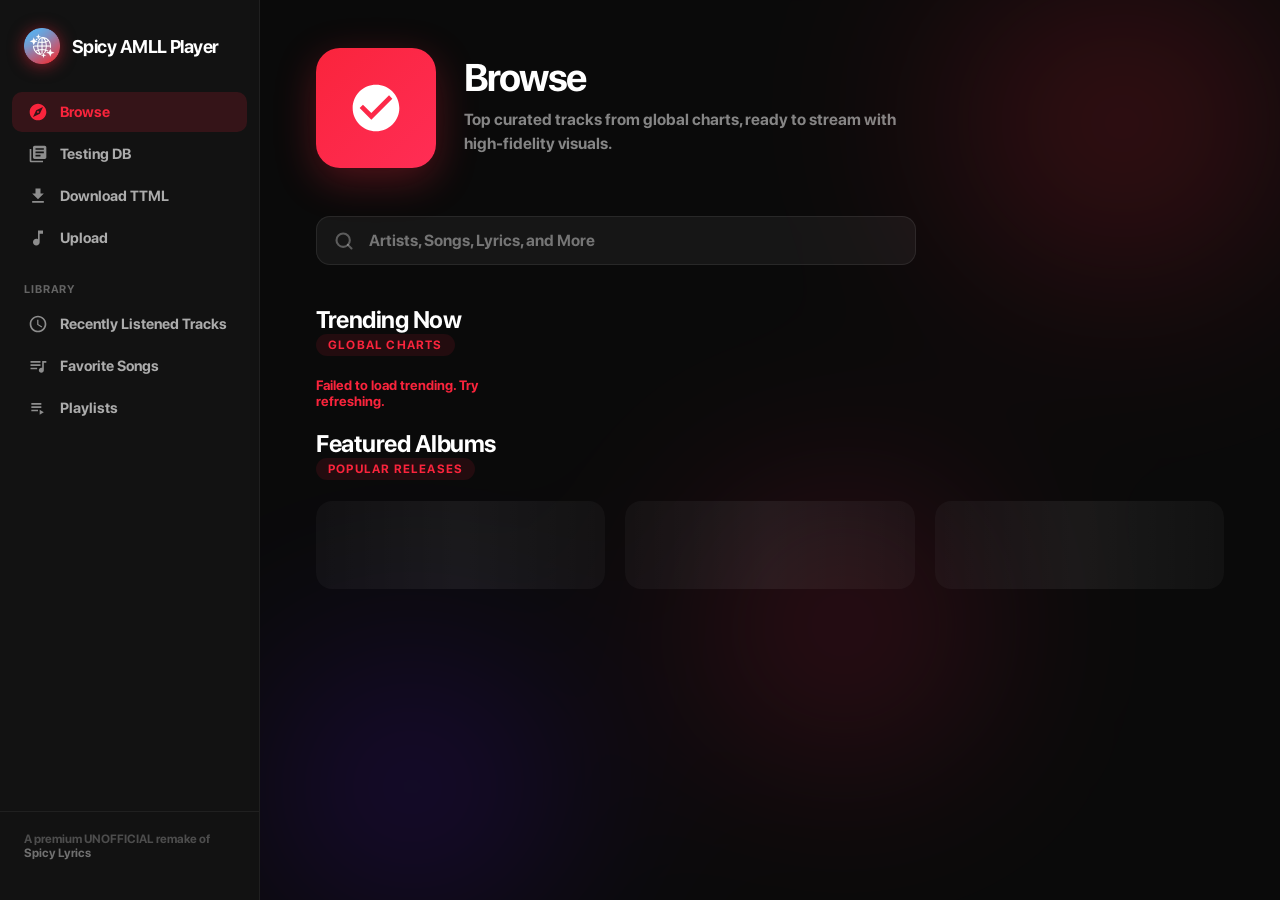
==== commit a125f207: "feat: added aml lyrics, added aml stagger scroll, fixed cover animation not fetching, replaced knock" ====
--- a/index.html
+++ b/index.html
@@ -51,6 +51,12 @@
                 d="M4 6H2v14c0 1.1.9 2 2 2h14v-2H4V6zm16-4H8c-1.1 0-2 .9-2 2v12c0 1.1.9 2 2 2h12c1.1 0 2-.9 2-2V4c0-1.1-.9-2-2-2zm-1 9H9V9h10v2zm-4 4H9v-2h6v2zm4-8H9V5h10v2z" />
             </svg>
             <span>Testing DB</span>
+          </li>
+          <li class="am-nav-item" data-page="download-ttml">
+            <svg viewBox="0 0 24 24" fill="currentColor">
+              <path d="M19 9h-4V3H9v6H5l7 7 7-7zM5 18v2h14v-2H5z"/>
+            </svg>
+            <span>Download TTML</span>
           </li>
           <li class="am-nav-item" data-page="upload">
             <svg viewBox="0 0 24 24" fill="currentColor">
@@ -351,6 +357,65 @@
                 <button class="am-back-btn" id="playlist-back-btn">Back to Playlists</button>
              </div>
              <div class="playlist-tracks-grid" id="playlist-tracks-grid"></div>
+          </div>
+        </div>
+
+        <!-- ── Download TTML Page ── -->
+        <div id="page-download-ttml" class="am-page">
+          <div class="download-bg-glow"></div>
+          
+          <div class="premium-downloader-container">
+            <div class="glass-card premium-card">
+              <div class="downloader-header">
+                <div class="header-icon-wrapper">
+                  <svg viewBox="0 0 24 24" fill="currentColor">
+                    <path d="M19 9h-4V3H9v6H5l7 7 7-7zM5 18v2h14v-2H5z"/>
+                  </svg>
+                </div>
+                <h1 class="premium-title">TTML Downloader</h1>
+                <p class="premium-subtitle">Enter an Apple Music Song ID to extract high-fidelity synchronized lyrics.</p>
+              </div>
+
+              <div class="premium-input-group">
+                <div class="premium-search-box">
+                  <input type="text" id="ttml-song-id" placeholder="Paste Song ID (e.g. 1738734057)" autocomplete="off">
+                  <button id="fetch-ttml-btn" class="premium-btn primary">
+                    <span class="btn-text">Fetch Lyrics</span>
+                    <div class="btn-loader hidden"></div>
+                  </button>
+                </div>
+              </div>
+
+              <div id="ttml-result-preview" class="premium-result-view hidden">
+                <div class="result-backdrop"></div>
+                <div class="song-identity">
+                  <div class="art-pulse-wrapper">
+                     <img id="ttml-preview-art" src="" alt="Album Art">
+                  </div>
+                  <div class="song-details">
+                    <h2 id="ttml-preview-name">Song Name</h2>
+                    <p id="ttml-preview-artist">Artist Name</p>
+                    <div class="badge">Apple Music Lossless</div>
+                  </div>
+                </div>
+
+                <div class="code-stage">
+                  <div class="stage-header">
+                    <div class="dots"><span></span><span></span><span></span></div>
+                    <span class="stage-label">TTML SOURCE</span>
+                    <button id="download-ttml-file-btn" class="premium-btn secondary" disabled>
+                      <svg viewBox="0 0 24 24" fill="currentColor" width="16"><path d="M19 9h-4V3H9v6H5l7 7 7-7zM5 18v2h14v-2H5z"/></svg>
+                      Quick Download
+                    </button>
+                  </div>
+                  <div class="code-viewport">
+                    <pre id="ttml-code-block"></pre>
+                  </div>
+                </div>
+              </div>
+
+              <div id="ttml-status" class="status-indicator"></div>
+            </div>
           </div>
         </div>
       </div>
--- a/css/global.css
+++ b/css/global.css
@@ -11,8 +11,8 @@
 @font-face {
   font-family: 'SF Pro';
   src: url('../fonts/sfpro.woff2') format('woff2'),
-       url('../fonts/sfpro.ttf') format('truetype');
-  font-weight: 100 900;
+    url('../fonts/sfpro.ttf') format('truetype');
+  font-weight: 100 1200;
   font-style: normal;
   font-display: swap;
 }
@@ -20,8 +20,8 @@
 @font-face {
   font-family: 'SF Arabic';
   src: url('../fonts/sfarabic.woff2') format('woff2'),
-       url('../fonts/sfarabic.ttf') format('truetype');
-  font-weight: 100 900;
+    url('../fonts/sfarabic.ttf') format('truetype');
+  font-weight: 100 1200;
   font-style: normal;
   font-display: swap;
 }
--- a/css/upload.css
+++ b/css/upload.css
@@ -41,7 +41,7 @@
 }
 
 .am-sidebar-title {
-  font-family: 'Outfit', sans-serif;
+  font-family: var(--spicy-font-family);
   font-size: 1.15rem;
   font-weight: 900;
   letter-spacing: -0.03em;
@@ -1399,4 +1399,311 @@
   display: grid;
   grid-template-columns: repeat(auto-fill, minmax(180px, 1fr));
   gap: 16px;
-}+}
+
+/* ══════════════════════════════════════════════════
+   TTML DOWNLOADER PAGE (V2 PREMIUM)
+   ══════════════════════════════════════════════════ */
+#page-download-ttml {
+  position: relative;
+  display: none;
+  flex-direction: column;
+  align-items: center;
+  justify-content: center;
+  min-height: calc(100vh - 100px);
+  padding: 40px 20px;
+  overflow-x: hidden;
+}
+
+#page-download-ttml.active {
+  display: flex;
+}
+
+.download-bg-glow {
+  position: absolute;
+  top: 50%;
+  left: 50%;
+  width: 500px;
+  height: 500px;
+  background: radial-gradient(circle, rgba(250, 36, 60, 0.15) 0%, rgba(175, 82, 222, 0.1) 50%, transparent 100%);
+  filter: blur(80px);
+  transform: translate(-50%, -50%);
+  pointer-events: none;
+  z-index: 0;
+  animation: amGlowPulse 10s infinite alternate ease-in-out;
+}
+
+.premium-downloader-container {
+  position: relative;
+  width: 100%;
+  max-width: 850px;
+  z-index: 1;
+}
+
+.glass-card.premium-card {
+  background: rgba(255, 255, 255, 0.03);
+  backdrop-filter: blur(40px) saturate(180%);
+  border: 1px solid rgba(255, 255, 255, 0.08);
+  border-radius: 32px;
+  padding: 48px;
+  box-shadow: 0 24px 80px rgba(0, 0, 0, 0.5);
+  animation: amFadeInUp 0.8s cubic-bezier(0.16, 1, 0.3, 1);
+}
+
+.downloader-header {
+  text-align: center;
+  margin-bottom: 40px;
+}
+
+.header-icon-wrapper {
+  width: 72px;
+  height: 72px;
+  background: linear-gradient(135deg, #FF2D55 0%, #FA243C 100%);
+  border-radius: 20px;
+  display: flex;
+  align-items: center;
+  justify-content: center;
+  margin: 0 auto 20px;
+  box-shadow: 0 12px 30px rgba(250, 36, 60, 0.3);
+  color: #fff;
+}
+
+.header-icon-wrapper svg {
+  width: 32px;
+  height: 32px;
+}
+
+.premium-title {
+  font-size: 2.2rem;
+  font-weight: 800;
+  letter-spacing: -0.02em;
+  margin-bottom: 12px;
+  background: linear-gradient(to bottom, #fff, rgba(255,255,255,0.7));
+  -webkit-background-clip: text;
+  -webkit-text-fill-color: transparent;
+}
+
+.premium-subtitle {
+  font-size: 1.1rem;
+  color: rgba(255, 255, 255, 0.45);
+  max-width: 500px;
+  margin: 0 auto;
+  line-height: 1.5;
+}
+
+.premium-search-box {
+  background: rgba(255, 255, 255, 0.05);
+  border: 1px solid rgba(255, 255, 255, 0.1);
+  border-radius: 20px;
+  display: flex;
+  padding: 8px;
+  transition: all 0.3s cubic-bezier(0.4, 0, 0.2, 1);
+  box-shadow: inset 0 2px 10px rgba(0,0,0,0.2);
+}
+
+.premium-search-box:focus-within {
+  background: rgba(255, 255, 255, 0.08);
+  border-color: rgba(255, 255, 255, 0.2);
+  transform: translateY(-2px);
+  box-shadow: 0 10px 30px rgba(0,0,0,0.2);
+}
+
+.premium-search-box input {
+  flex: 1;
+  background: transparent;
+  border: none;
+  padding: 12px 20px;
+  color: #fff;
+  font-size: 1.1rem;
+  font-weight: 500;
+}
+
+.premium-btn {
+  border-radius: 14px;
+  font-weight: 700;
+  font-size: 0.95rem;
+  cursor: pointer;
+  transition: all 0.3s cubic-bezier(0.16, 1, 0.3, 1);
+  display: flex;
+  align-items: center;
+  justify-content: center;
+  gap: 10px;
+  border: none;
+}
+
+.premium-btn.primary {
+  background: linear-gradient(135deg, #FF2D55 0%, #FA243C 100%);
+  color: #fff;
+  padding: 0 30px;
+  min-width: 150px;
+  box-shadow: 0 8px 20px rgba(250, 36, 60, 0.3);
+}
+
+.premium-btn.primary:hover:not(:disabled) {
+  transform: scale(1.03);
+  box-shadow: 0 12px 30px rgba(250, 36, 60, 0.4);
+}
+
+.premium-btn.secondary {
+  background: rgba(255, 255, 255, 0.08);
+  color: #fff;
+  padding: 8px 18px;
+  font-size: 0.85rem;
+  border: 1px solid rgba(255, 255, 255, 0.05);
+}
+
+.premium-btn.secondary:hover:not(:disabled) {
+  background: rgba(255, 255, 255, 0.15);
+}
+
+.premium-result-view {
+  margin-top: 48px;
+  position: relative;
+  animation: amFadeInUp 0.6s 0.2s both;
+}
+
+.song-identity {
+  display: flex;
+  align-items: center;
+  gap: 32px;
+  margin-bottom: 40px;
+}
+
+.art-pulse-wrapper {
+  position: relative;
+}
+
+.art-pulse-wrapper::after {
+  content: '';
+  position: absolute;
+  top: 0; left: 0; right: 0; bottom: 0;
+  border-radius: 24px;
+  box-shadow: 0 0 40px rgba(250, 36, 60, 0.4);
+  animation: amArtPulse 3s infinite;
+  z-index: -1;
+}
+
+#ttml-preview-art {
+  width: 160px;
+  height: 160px;
+  border-radius: 24px;
+  object-fit: cover;
+  box-shadow: 0 20px 50px rgba(0,0,0,0.4);
+}
+
+.song-details h2 {
+  font-size: 2rem;
+  font-weight: 800;
+  margin-bottom: 6px;
+}
+
+.song-details p {
+  font-size: 1.2rem;
+  color: rgba(255, 255, 255, 0.6);
+  margin-bottom: 16px;
+}
+
+.badge {
+  display: inline-block;
+  padding: 4px 12px;
+  background: rgba(255, 255, 255, 0.08);
+  border: 1px solid rgba(255, 255, 255, 0.1);
+  border-radius: 8px;
+  font-size: 0.75rem;
+  font-weight: 700;
+  text-transform: uppercase;
+  letter-spacing: 0.1em;
+}
+
+.code-stage {
+  background: rgba(0, 0, 0, 0.4);
+  border-radius: 24px;
+  border: 1px solid rgba(255, 255, 255, 0.07);
+  overflow: hidden;
+  box-shadow: 0 10px 30px rgba(0,0,0,0.3);
+}
+
+.stage-header {
+  padding: 16px 24px;
+  background: rgba(255, 255, 255, 0.03);
+  display: flex;
+  align-items: center;
+  justify-content: space-between;
+  border-bottom: 1px solid rgba(255, 255, 255, 0.06);
+}
+
+.dots {
+  display: flex;
+  gap: 6px;
+}
+
+.dots span {
+  width: 10px;
+  height: 10px;
+  border-radius: 50%;
+  background: rgba(255, 255, 255, 0.15);
+}
+
+.stage-label {
+  font-size: 0.75rem;
+  font-weight: 700;
+  color: rgba(255, 255, 255, 0.3);
+  letter-spacing: 0.15em;
+}
+
+.code-viewport {
+  padding: 24px;
+  max-height: 350px;
+  overflow-y: auto;
+}
+
+#ttml-code-block {
+  font-family: 'JetBrains Mono', 'Fira Code', monospace;
+  font-size: 0.9rem;
+  line-height: 1.6;
+  color: rgba(255, 255, 255, 0.7);
+  white-space: pre-wrap;
+  margin: 0;
+}
+
+#ttml-code-block::-webkit-scrollbar {
+  width: 8px;
+}
+
+#ttml-code-block::-webkit-scrollbar-thumb {
+  background: rgba(255, 255, 255, 0.1);
+  border-radius: 10px;
+}
+
+.status-indicator {
+  margin-top: 24px;
+  text-align: center;
+  font-size: 0.95rem;
+  font-weight: 500;
+}
+
+.status-indicator.error { color: #FF453A; }
+.status-indicator.success { color: #32D74B; }
+
+@keyframes amArtPulse {
+  0% { transform: scale(0.95); opacity: 0.5; }
+  50% { transform: scale(1.05); opacity: 0.8; }
+  100% { transform: scale(0.95); opacity: 0.5; }
+}
+
+@keyframes amFadeInUp {
+  from { opacity: 0; transform: translateY(30px); }
+  to { opacity: 1; transform: translateY(0); }
+}
+
+.btn-loader {
+  width: 18px;
+  height: 18px;
+  border: 3px solid rgba(255,255,255,0.3);
+  border-top-color: #fff;
+  border-radius: 50%;
+  animation: spin 0.8s linear infinite;
+}
+
+@keyframes spin { to { transform: rotate(360deg); } }
+
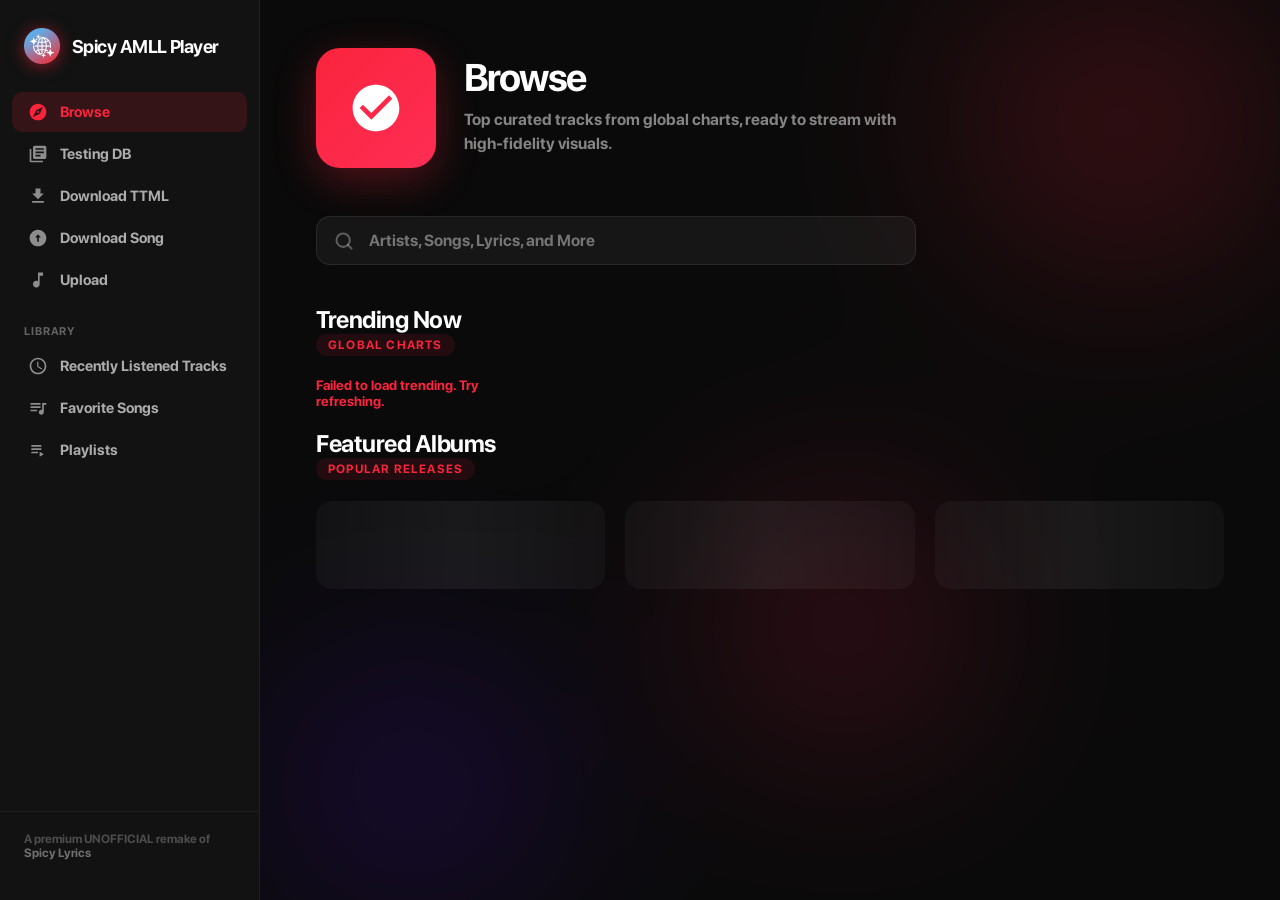
==== commit 0954d415: "fix: fixed problems with glow and fixed aml mode and loads of bugs" ====
--- a/index.html
+++ b/index.html
@@ -57,6 +57,12 @@
               <path d="M19 9h-4V3H9v6H5l7 7 7-7zM5 18v2h14v-2H5z"/>
             </svg>
             <span>Download TTML</span>
+          </li>
+          <li class="am-nav-item" data-page="download-song">
+            <svg viewBox="0 0 24 24" fill="currentColor">
+              <path d="M12 2C6.49 2 2 6.49 2 12s4.49 10 10 10 10-4.49 10-10S17.51 2 12 2zm-1 14.5v-5h-2.5L12 7.5l3.5 4H13v5h-2z"/>
+            </svg>
+            <span>Download Song</span>
           </li>
           <li class="am-nav-item" data-page="upload">
             <svg viewBox="0 0 24 24" fill="currentColor">
@@ -415,6 +421,43 @@
               </div>
 
               <div id="ttml-status" class="status-indicator"></div>
+            </div>
+          </div>
+        </div>
+
+        <!-- ── Download Song Page ── -->
+        <div id="page-download-song" class="am-page">
+          <div class="download-bg-glow"></div>
+          
+          <div class="premium-downloader-container">
+            <div class="glass-card premium-card">
+              <div class="downloader-header">
+                <div class="header-icon-wrapper" style="background: linear-gradient(135deg, #FF2D55 0%, #fa243c 100%);">
+                  <svg viewBox="0 0 24 24" fill="currentColor">
+                    <path d="M12 2C6.49 2 2 6.49 2 12s4.49 10 10 10 10-4.49 10-10S17.51 2 12 2zm-1 14.5v-5h-2.5L12 7.5l3.5 4H13v5h-2z"/>
+                  </svg>
+                </div>
+                <h1 class="premium-title">Audio Downloader</h1>
+                <p class="premium-subtitle">Enter an Apple Music Song ID or Search Term to download the audio track.</p>
+              </div>
+
+              <div class="premium-input-group">
+                <div class="premium-search-box">
+                  <input type="text" id="dl-song-input" placeholder="Paste Song ID or Search Term" autocomplete="off">
+                  <select id="dl-song-format" class="premium-btn format-select" style="background: rgba(255, 255, 255, 0.1); backdrop-filter: blur(10px); color: white; border: 1px solid rgba(255, 255, 255, 0.2); padding: 0 15px; border-radius: 8px; margin-right: 10px; cursor: pointer; outline: none; font-family: inherit;">
+                    <option value="m4a">M4A (Original)</option>
+                    <option value="mp3">MP3</option>
+                    <option value="flac">FLAC</option>
+                  </select>
+                  <button id="fetch-song-btn" class="premium-btn primary">
+                    <span class="btn-text">Download</span>
+                    <div class="btn-loader hidden"></div>
+                  </button>
+                </div>
+                <div id="dl-search-results" class="dl-search-results hidden"></div>
+              </div>
+
+              <div id="dl-song-status" class="status-indicator"></div>
             </div>
           </div>
         </div>
@@ -485,6 +528,7 @@
   </div>
 
   <script type="module" src="js/upload.js"></script>
+  <script type="module" src="js/song-downloader.js"></script>
 </body>
 
 </html>
--- a/css/upload.css
+++ b/css/upload.css
@@ -1707,3 +1707,68 @@
 
 @keyframes spin { to { transform: rotate(360deg); } }
 +/* -- Search Results Dropdown -- */
+.dl-search-results {
+  margin-top: 15px;
+  max-height: 400px;
+  overflow-y: auto;
+  border-radius: 12px;
+  background: rgba(20, 20, 20, 0.6);
+  backdrop-filter: blur(20px);
+  -webkit-backdrop-filter: blur(20px);
+  border: 1px solid rgba(255, 255, 255, 0.1);
+  display: flex !important;
+  flex-direction: column;
+  gap: 8px;
+  padding: 12px;
+  transition: opacity 0.3s, transform 0.3s;
+}
+
+.dl-search-results.hidden {
+  display: none !important;
+  opacity: 0;
+  pointer-events: none;
+}
+
+.dl-search-item {
+  display: flex;
+  align-items: center;
+  gap: 15px;
+  padding: 10px;
+  border-radius: 8px;
+  background: rgba(255, 255, 255, 0.03);
+  cursor: pointer;
+  transition: all 0.2s ease;
+}
+
+.dl-search-item:hover {
+  background: rgba(255, 255, 255, 0.08);
+  transform: translateY(-2px);
+}
+
+.dl-search-art {
+  width: 50px;
+  height: 50px;
+  border-radius: 6px;
+  object-fit: cover;
+  box-shadow: 0 4px 10px rgba(0, 0, 0, 0.3);
+}
+
+.dl-search-info {
+  display: flex;
+  flex-direction: column;
+  gap: 4px;
+}
+
+.dl-search-title {
+  font-size: 1rem;
+  font-weight: 700;
+  color: #fff;
+  margin: 0;
+}
+
+.dl-search-artist {
+  font-size: 0.85rem;
+  color: rgba(255, 255, 255, 0.5);
+  margin: 0;
+}
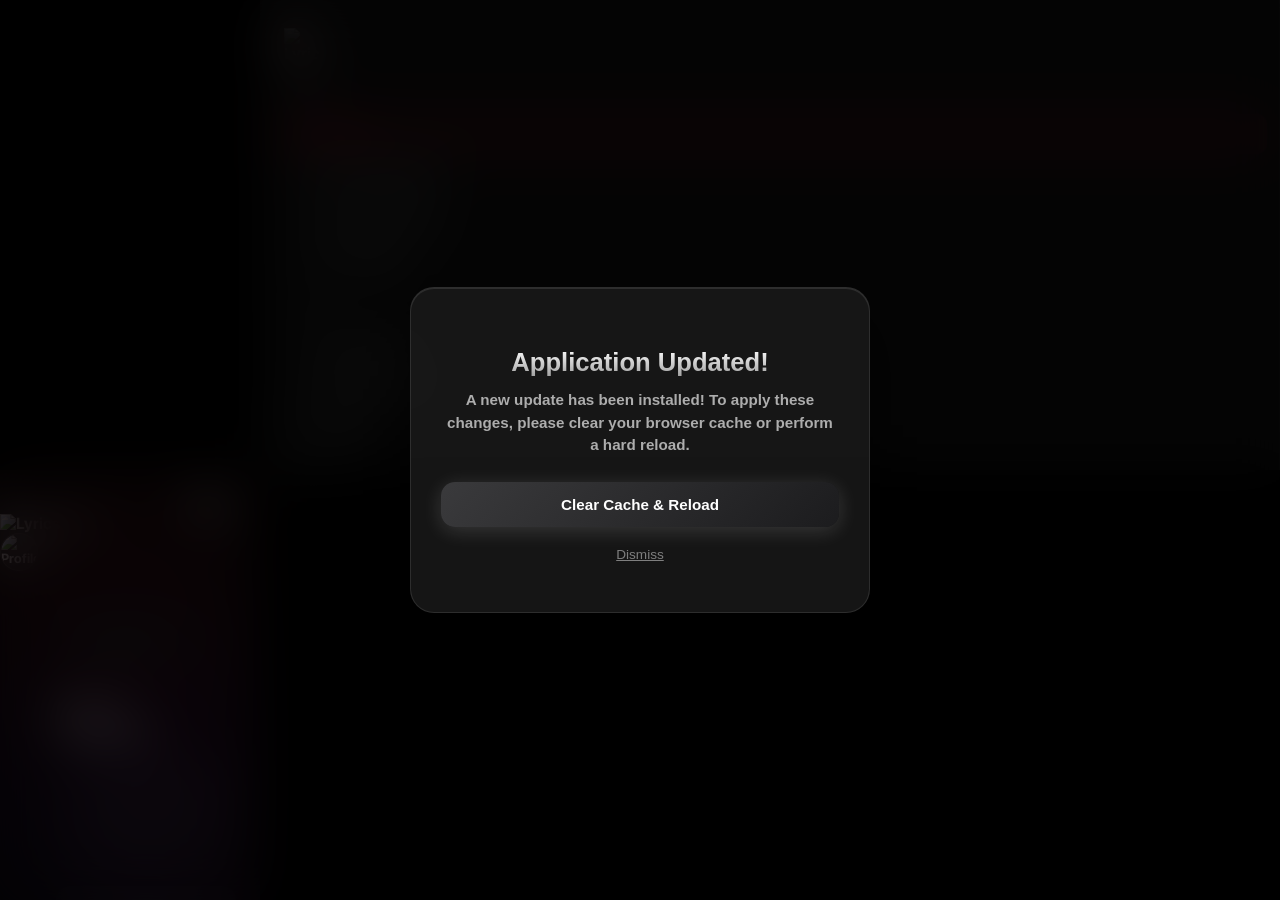
==== commit dd92a9f7: "Mini now-playing: AeroUI transport buttons, elastic progress, slide-only drawer easing" ====
--- a/index.html
+++ b/index.html
@@ -2,112 +2,307 @@
 <html lang="en">
 
 <head>
+  <base href="/">
   <meta charset="UTF-8">
-  <meta name="viewport" content="width=device-width, initial-scale=1.0">
-  <title>Spicy AMLL Player — Upload</title>
-  <meta name="description" content="Spicy AMLL Player — Synchronized lyrics with beautiful animations.">
-
-  <!-- Fonts (Player fonts + Outfit for title only) -->
+  <meta name="viewport" content="width=device-width, initial-scale=1.0, maximum-scale=1.0, user-scalable=no, viewport-fit=cover">
+  <title>Lyricsflow</title>
+  <meta name="description" content="Lyricsflow — Stream, upload, and experience high-fidelity synchronized lyrics and music.">
+
+  <!-- Fonts -->
   <link rel="preconnect" href="https://fonts.googleapis.com">
   <link rel="preconnect" href="https://fonts.gstatic.com" crossorigin>
   <link
     href="https://fonts.googleapis.com/css2?family=Inter:wght@300;400;500;600;700;800;900&family=Noto+Sans+Georgian:wght@400;500;600;700;800;900&family=Vazirmatn:wght@400;500;600;700;800;900&family=Outfit:wght@700;900&display=swap"
     rel="stylesheet">
 
-  <!-- Stylesheets -->
+  <!-- AeroUI (no SRI pins: CDN tracks a mutable branch, pins break on upstream updates) -->
+  <link rel="stylesheet" href="https://nurislamaibekuly.github.io/aeroui/src/aeroui.css" crossorigin="anonymous">
+  <script type="module" src="https://nurislamaibekuly.github.io/aeroui/src/components/spinner/spinner.js" crossorigin="anonymous"></script>
+  <script type="module" src="https://nurislamaibekuly.github.io/aeroui/src/components/button/button.js" crossorigin="anonymous"></script>
+  <script type="module" src="https://nurislamaibekuly.github.io/aeroui/src/components/slider/slider.js" crossorigin="anonymous"></script>
+  <script type="module" src="https://nurislamaibekuly.github.io/aeroui/src/components/toggle/toggle.js" crossorigin="anonymous"></script>
+  <script type="module" src="https://nurislamaibekuly.github.io/aeroui/src/components/tooltip/tooltip.js" crossorigin="anonymous"></script>
+  <script type="module" src="https://nurislamaibekuly.github.io/aeroui/src/components/segmented/segmented.js" crossorigin="anonymous"></script>
+  <script type="module" src="https://nurislamaibekuly.github.io/aeroui/src/components/dropdown/dropdown.js" crossorigin="anonymous"></script>
+  <script type="module" src="https://nurislamaibekuly.github.io/aeroui/src/components/modal/modal.js" crossorigin="anonymous"></script>
+  <script type="module" src="https://nurislamaibekuly.github.io/aeroui/src/components/accordion/accordion.js" crossorigin="anonymous"></script>
+  <script type="module" src="https://nurislamaibekuly.github.io/aeroui/src/components/progress/progress.js" crossorigin="anonymous"></script>
+  <script type="module" src="https://nurislamaibekuly.github.io/aeroui/src/components/player-button/player-button.js" crossorigin="anonymous"></script>
+  <script type="module" src="https://nurislamaibekuly.github.io/aeroui/src/components/skip-label/skip-label.js" crossorigin="anonymous"></script>
+  <script type="module" src="https://nurislamaibekuly.github.io/aeroui/src/components/elastic-slider/elastic-slider.js" crossorigin="anonymous"></script>
   <link rel="stylesheet" href="css/global.css">
   <link rel="stylesheet" href="css/animations.css">
   <link rel="stylesheet" href="css/upload.css">
+  <!-- Apple Music styling for search, home, library, modals & layout -->
+  <link rel="stylesheet" href="css/apple-music-search.css">
+  <!-- Settings Modal styling -->
+  <link rel="stylesheet" href="css/settings-ui.css">
 
   <!-- Favicon & Icons -->
-  <link rel="icon" type="image/x-icon" href="favicon.ico">
-  <link rel="icon" type="image/png" sizes="96x96" href="favicon-96x96.png">
-  <link rel="icon" type="image/svg+xml" href="favicon.svg">
-  <link rel="apple-touch-icon" href="icon.png">
+  <link rel="icon" type="image/x-icon" href="/favicon.ico">
+  <link rel="icon" type="image/png" sizes="96x96" href="/favicon-96x96.png">
+  <link rel="icon" type="image/svg+xml" href="/favicon.svg">
+  <link rel="apple-touch-icon" href="/icon.png">
 </head>
 
 <body>
+  <!-- Update Cache Detector -->
+  <script>
+    (function() {
+      import('/js/router.js')
+        .then(function(m) {
+          if (!m.findTrackInPlaylist) {
+            showCacheModal();
+          }
+        })
+        .catch(function() {
+          // Do not falsely show modal on normal page loads
+        });
+
+      window.clearCacheAndReload = async function() {
+        const btn = document.querySelector('.lyricsflow-update-btn');
+        if (btn) {
+          btn.disabled = true;
+          btn.textContent = 'Clearing Cache...';
+        }
+
+        if ('caches' in window) {
+          try {
+            const keys = await caches.keys();
+            await Promise.all(keys.map(key => caches.delete(key)));
+          } catch (e) {
+            console.error('Failed to clear Cache Storage:', e);
+          }
+        }
+
+        if ('serviceWorker' in navigator) {
+          try {
+            const registrations = await navigator.serviceWorker.getRegistrations();
+            await Promise.all(registrations.map(r => r.unregister()));
+          } catch (e) {
+            console.error('Failed to unregister Service Worker:', e);
+          }
+        }
+
+        const url = new URL(window.location.href);
+        url.searchParams.set('cb', Date.now());
+        window.location.href = url.toString();
+      };
+
+      function showCacheModal() {
+        const style = document.createElement('style');
+        style.textContent = `
+          @keyframes lyricsflowFadeIn { from { opacity: 0; } to { opacity: 1; } }
+          @keyframes lyricsflowScaleUp {
+            from { transform: scale(0.95); opacity: 0; }
+            to { transform: scale(1); opacity: 1; }
+          }
+          .lyricsflow-update-modal {
+            position: fixed;
+            top: 0; left: 0;
+            width: 100vw; height: 100vh;
+            background: rgba(0, 0, 0, 0.75);
+            backdrop-filter: blur(25px);
+            -webkit-backdrop-filter: blur(25px);
+            z-index: 9999999;
+            display: flex;
+            align-items: center;
+            justify-content: center;
+            animation: lyricsflowFadeIn 0.3s ease forwards;
+          }
+          .lyricsflow-update-box {
+            background: rgba(30, 30, 30, 0.7);
+            border: 1px solid rgba(255, 255, 255, 0.1);
+            padding: 40px 30px;
+            border-radius: 24px;
+            max-width: 460px;
+            width: 90%;
+            text-align: center;
+            box-shadow: 0 30px 60px rgba(0,0,0,0.6), inset 0 1px 0 rgba(255,255,255,0.1);
+            color: #ffffff;
+            font-family: -apple-system, BlinkMacSystemFont, "SF Pro Text", "SF Pro Display", sans-serif;
+            animation: lyricsflowScaleUp 0.4s cubic-bezier(0.16, 1, 0.3, 1) forwards;
+          }
+          .lyricsflow-update-logo { font-size: 56px; margin-bottom: 20px; }
+          .lyricsflow-update-title {
+            font-size: 1.6rem; font-weight: 700; margin: 0 0 12px 0;
+            background: linear-gradient(180deg, #ffffff 0%, #a0a0a0 100%);
+            -webkit-background-clip: text;
+            -webkit-text-fill-color: transparent;
+          }
+          .lyricsflow-update-desc {
+            font-size: 0.95rem; color: rgba(255, 255, 255, 0.65);
+            line-height: 1.5; margin: 0 0 25px 0;
+          }
+          .lyricsflow-update-btn {
+            background: linear-gradient(135deg, #3a3a3c 0%, #1c1c1e 100%);
+            color: white; border: none;
+            padding: 14px 28px; border-radius: 14px;
+            font-weight: 600; font-size: 0.95rem;
+            cursor: pointer; transition: transform 0.2s ease, box-shadow 0.2s ease;
+            width: 100%;
+            box-shadow: 0 4px 20px rgba(255, 255, 255, 0.15);
+          }
+          .lyricsflow-update-btn:hover {
+            transform: translateY(-1px);
+            box-shadow: 0 6px 24px rgba(255, 255, 255, 0.25);
+          }
+          .lyricsflow-update-dismiss {
+            background: transparent; color: rgba(255, 255, 255, 0.45);
+            border: none; padding: 10px; margin-top: 10px;
+            font-size: 0.85rem; cursor: pointer;
+            text-decoration: underline; width: 100%;
+            transition: color 0.2s;
+          }
+          .lyricsflow-update-dismiss:hover { color: #ffffff; }
+        `;
+        document.head.appendChild(style);
+
+        const modal = document.createElement('div');
+        modal.className = 'lyricsflow-update-modal';
+        modal.id = 'lyricsflow-cache-detector-modal';
+        modal.innerHTML = `
+          <div class="lyricsflow-update-box">
+            <div class="lyricsflow-update-logo"></div>
+            <h2 class="lyricsflow-update-title">Application Updated!</h2>
+            <p class="lyricsflow-update-desc">
+              A new update has been installed! To apply these changes, please clear your browser cache or perform a hard reload.
+            </p>
+            <button class="lyricsflow-update-btn" onclick="clearCacheAndReload()">Clear Cache & Reload</button>
+            <button class="lyricsflow-update-dismiss" onclick="document.getElementById('lyricsflow-cache-detector-modal').remove()">Dismiss</button>
+          </div>
+        `;
+        document.body.appendChild(modal);
+      }
+    })();
+  </script>
+
   <div class="am-layout">
-    <!-- ═══ Sidebar ═══ -->
-    <nav class="am-sidebar">
+    <!-- Sidebar Backdrop for Mobile -->
+    <div class="am-sidebar-backdrop" id="sidebar-backdrop"></div>
+
+    <!-- ═══ Compact Apple Music-style Sidebar ═══ -->
+    <aside class="am-sidebar" id="app-sidebar">
       <div class="am-sidebar-brand">
-        <img src="favicon.svg" class="am-sidebar-logo" alt="🌶️">
-        <span class="am-sidebar-title">Spicy AMLL Player</span>
+        <img src="images/logo.png" class="am-sidebar-logo" alt="Lyricsflow">
       </div>
 
+      <!-- Main Section -->
       <div class="am-sidebar-section">
+        <div class="am-section-label" data-i18n="nav_main">Menu</div>
         <ul class="am-sidebar-nav">
+          <li class="am-nav-item hidden" id="nav-item-home" data-page="home">
+            <svg viewBox="0 0 24 24" fill="currentColor">
+              <path d="M10 20v-6h4v6h5v-8h3L12 3 2 12h3v8z"/>
+            </svg>
+            <span data-i18n="nav_home">Home</span>
+          </li>
           <li class="am-nav-item am-nav-active" data-page="listen">
             <svg viewBox="0 0 24 24" fill="currentColor">
-              <path
-                d="M12 10.9c-.61 0-1.1.49-1.1 1.1s.49 1.1 1.1 1.1c.61 0 1.1-.49 1.1-1.1s-.49-1.1-1.1-1.1zM12 2C6.48 2 2 6.48 2 12s4.48 10 10 10 10-4.48 10-10S17.52 2 12 2zm2.19 12.19L6 18l3.81-8.19L18 6l-3.81 8.19z">
-              </path>
-            </svg>
-            <span>Browse</span>
-          </li>
-          <li class="am-nav-item" data-page="testdb">
-            <svg viewBox="0 0 24 24" fill="currentColor">
-              <path
-                d="M4 6H2v14c0 1.1.9 2 2 2h14v-2H4V6zm16-4H8c-1.1 0-2 .9-2 2v12c0 1.1.9 2 2 2h12c1.1 0 2-.9 2-2V4c0-1.1-.9-2-2-2zm-1 9H9V9h10v2zm-4 4H9v-2h6v2zm4-8H9V5h10v2z" />
-            </svg>
-            <span>Testing DB</span>
+              <path d="M15.5 14h-.79l-.28-.27A6.471 6.471 0 0 0 16 9.5 6.5 6.5 0 1 0 9.5 16c1.61 0 3.09-.59 4.23-1.57l.27.28v.79l5 4.99L20.49 19l-4.99-5zm-6 0C7.01 14 5 11.99 5 9.5S7.01 5 9.5 5 14 7.01 14 9.5 11.99 14 9.5 14z" />
+            </svg>
+            <span data-i18n="nav_listen">Search</span>
           </li>
           <li class="am-nav-item" data-page="download-ttml">
             <svg viewBox="0 0 24 24" fill="currentColor">
-              <path d="M19 9h-4V3H9v6H5l7 7 7-7zM5 18v2h14v-2H5z"/>
-            </svg>
-            <span>Download TTML</span>
+              <path d="M19 9h-4V3H9v6H5l7 7 7-7zM5 18v2h14v-2H5z" />
+            </svg>
+            <span data-i18n="nav_ttml">TTML Downloader</span>
           </li>
           <li class="am-nav-item" data-page="download-song">
             <svg viewBox="0 0 24 24" fill="currentColor">
-              <path d="M12 2C6.49 2 2 6.49 2 12s4.49 10 10 10 10-4.49 10-10S17.51 2 12 2zm-1 14.5v-5h-2.5L12 7.5l3.5 4H13v5h-2z"/>
-            </svg>
-            <span>Download Song</span>
+              <path d="M12 3v10.55c-.59-.34-1.27-.55-2-.55-2.21 0-4 1.79-4 4s1.79 4 4 4 4-1.79 4-4V7h4V3h-6z" />
+            </svg>
+            <span data-i18n="nav_song_dl">Song Downloader</span>
           </li>
           <li class="am-nav-item" data-page="upload">
             <svg viewBox="0 0 24 24" fill="currentColor">
-              <path d="M12 3v10.55c-.59-.34-1.27-.55-2-.55C7.79 13 6 14.79 6 17s1.79 4 4 4 4-1.79 4-4V7h4V3h-6z" />
-            </svg>
-            <span>Upload</span>
+              <path d="M9 16h6v-6h4l-7-7-7 7h4zm-4 2h14v2H5z" />
+            </svg>
+            <span data-i18n="nav_upload">Local Upload</span>
           </li>
         </ul>
       </div>
 
+      <!-- Library Section -->
       <div class="am-sidebar-section">
-        <h3 class="am-section-label">Library</h3>
+        <div class="am-section-label" data-i18n="nav_library">Library</div>
         <ul class="am-sidebar-nav">
+          <li class="am-nav-item" data-page="recently-added">
+            <svg viewBox="0 0 24 24" fill="currentColor">
+              <path d="M19 13h-6v6h-2v-6H5v-2h6V5h2v6h6v2z"/>
+            </svg>
+            <span data-i18n="nav_recently_added">Recently Added</span>
+          </li>
           <li class="am-nav-item" data-page="recent">
             <svg viewBox="0 0 24 24" fill="currentColor">
-              <path
-                d="M11.99 2C6.47 2 2 6.48 2 12s4.47 10 9.99 10C17.52 22 22 17.52 22 12S17.52 2 11.99 2zM12 20c-4.42 0-8-3.58-8-8s3.58-8 8-8 8 3.58 8 8-3.58 8-8 8zm.5-13H11v6l5.25 3.15.75-1.23-4.5-2.67z" />
-            </svg>
-            <span>Recently Listened Tracks</span>
+              <path d="M13 3a9 9 0 0 0-9 9H1l3.89 3.89.07.14L9 12H6c0-3.87 3.13-7 7-7s7 3.13 7 7-3.13 7-7 7c-1.93 0-3.68-.79-4.94-2.06l-1.42 1.42A8.954 8.954 0 0 0 13 21a9 9 0 0 0 0-18zm-1 5v5l4.28 2.54.72-1.21-3.5-2.08V8H12z" />
+            </svg>
+            <span data-i18n="nav_recent">Recently Listened</span>
+          </li>
+          <li class="am-nav-item" data-page="library-artists">
+            <svg viewBox="0 0 24 24" fill="currentColor">
+              <path d="M12 12c2.21 0 4-1.79 4-4s-1.79-4-4-4-4 1.79-4 4 1.79 4 4 4zm0 2c-2.67 0-8 1.34-8 4v2h16v-2c0-2.66-5.33-4-8-4z"/>
+            </svg>
+            <span data-i18n="nav_artists">Artists</span>
+          </li>
+          <li class="am-nav-item" data-page="library-albums">
+            <svg viewBox="0 0 24 24" fill="currentColor">
+              <path d="M12 2C6.48 2 2 6.48 2 12s4.48 10 10 10 10-4.48 10-10S17.52 2 12 2zm0 14.5c-2.49 0-4.5-2.01-4.5-4.5S9.51 7.5 12 7.5s4.5 2.01 4.5 4.5-2.01 4.5-4.5 4.5zm0-5.5c-.55 0-1 .45-1 1s.45 1 1 1 1-.45 1-1-.45-1-1-1z"/>
+            </svg>
+            <span data-i18n="nav_albums">Albums</span>
           </li>
           <li class="am-nav-item" data-page="songs">
             <svg viewBox="0 0 24 24" fill="currentColor">
-              <path
-                d="M15 6H3v2h12V6zm0 4H3v2h12v-2zM3 16h8v-2H3v2zM17 6v8.18c-.31-.11-.65-.18-1-.18-1.66 0-3 1.34-3 3s1.34 3 3 3 3-1.34 3-3V8h3V6h-5z" />
-            </svg>
-            <span>Favorite Songs</span>
-          </li>
-          <li class="am-nav-item" data-page="playlists">
-            <svg viewBox="0 0 24 24" fill="currentColor">
-              <path d="M4 10h12v2H4v-2zm0-4h12v2H4V6zm0 8h8v2H4v-2zm10 0v6l5-3-5-3z" />
-            </svg>
-            <span>Playlists</span>
+              <path d="M12 21.35l-1.45-1.32C5.4 15.36 2 12.28 2 8.5 2 5.42 4.42 3 7.5 3c1.74 0 3.41.81 4.5 2.09C13.09 3.81 14.76 3 16.5 3 19.58 3 22 5.42 22 8.5c0 3.78-3.4 6.86-8.55 11.54L12 21.35z"/>
+            </svg>
+            <span data-i18n="nav_songs">Songs</span>
           </li>
         </ul>
       </div>
 
+      <!-- Playlists Section -->
+      <div class="am-sidebar-section">
+        <div class="am-section-label" data-i18n="nav_playlists">Playlists</div>
+        <ul class="am-sidebar-nav">
+          <li class="am-nav-item" data-page="playlists">
+            <svg viewBox="0 0 24 24" fill="currentColor">
+              <path d="M15 6H3v2h12V6zm0 4H3v2h12v-2zM3 16h8v-2H3v2zM17 6v8.18c-.31-.11-.65-.18-1-.18-1.66 0-3 1.34-3 3s1.34 3 3 3 3-1.34 3-3V8h3V6h-5z"/>
+            </svg>
+            <span data-i18n="nav_all_playlists">All Playlists</span>
+          </li>
+        </ul>
+        <!-- Up to 4 user playlists rendered here -->
+        <div class="am-sidebar-playlists-list" id="sidebar-playlists-list"></div>
+      </div>
+
+      <!-- Footer -->
       <div class="am-sidebar-footer">
-        <p>A premium UNOFFICIAL remake of <a href="https://github.com/Spikerko/spicy-lyrics" target="_blank">Spicy
-            Lyrics</a></p>
+        <p>Lyricsflow</p>
       </div>
-    </nav>
-
-    <!-- ═══ Main Content ═══ -->
+    </aside>
+
+    <!-- ── Main Content Area ── -->
     <main class="am-main">
-      <!-- Subtle animated background -->
+      <!-- Desktop Top Bar with Profile Button -->
+      <div class="am-desktop-top-bar">
+        <div class="am-top-bar-spacer"></div>
+        <button id="user-profile-btn" class="am-profile-btn" title="Profile & Preferences">
+          <img class="user-profile-avatar-img" src="icons/account_avatar.png" alt="Profile">
+        </button>
+      </div>
+
+      <!-- Mobile Header without toggle button -->
+      <header class="am-mobile-header">
+        <div class="am-mobile-brand">
+          <img src="images/logo.png" class="am-mobile-logo" alt="Lyricsflow">
+        </div>
+        <button id="mobile-user-profile-btn" class="am-profile-btn" aria-label="Profile">
+          <img class="user-profile-avatar-img" src="icons/account_avatar.png" alt="Profile">
+        </button>
+      </header>
+
+      <!-- Background glow -->
       <div class="am-bg-glow">
         <div class="am-glow am-glow-1"></div>
         <div class="am-glow am-glow-2"></div>
@@ -115,97 +310,268 @@
       </div>
 
       <div class="am-content">
-        <!-- ── Browse Page (Main) ── -->
+        <!-- ── Home Page (Personalized Algorithm Feed) ── -->
+        <div id="page-home" class="am-page">
+          <div class="am-hero" style="margin-bottom: 28px;">
+            <div class="am-hero-text">
+              <h1 class="am-hero-title" id="home-greeting-heading">Welcome back, Listener</h1>
+              <p class="am-hero-subtitle" data-i18n="home_top_picks_sub">Curated recommendations based on your listening taste.</p>
+            </div>
+          </div>
+
+          <!-- Section 1: Top Picks for You (Horizontally Scrollable) -->
+          <div class="am-search-section">
+            <div class="am-section-header-row">
+              <h2 class="am-search-section-title" data-i18n="home_top_picks">Top Picks for You</h2>
+            </div>
+            <div class="am-cards-horizontal-scroll" id="home-top-picks-scroll">
+              <div class="am-loading-msg" data-i18n="loading">Loading personalized picks...</div>
+            </div>
+          </div>
+
+          <!-- Section 2: Recently Played (Up to 10 with Back Icon link to full recent page) -->
+          <div class="am-search-section" style="margin-top: 36px;">
+            <div class="am-section-header-row am-clickable-header" id="home-recent-header" style="cursor: pointer; display: flex; align-items: center; gap: 8px;">
+              <h2 class="am-search-section-title" data-i18n="home_recently_played">Recently Played</h2>
+            </div>
+            <div class="am-cards-horizontal-scroll" id="home-recent-scroll">
+              <div class="am-loading-msg" data-i18n="loading">Loading recently played...</div>
+            </div>
+          </div>
+
+          <!-- Section 3: Recommended for {Name} (90 Recommendations Grid) -->
+          <div class="am-search-section" style="margin-top: 40px; margin-bottom: 40px;">
+            <div class="am-section-header-row">
+              <h2 class="am-search-section-title" id="home-recommended-title">Recommended for You</h2>
+            </div>
+            <div class="am-home-media-grid" id="home-recommended-grid">
+              <div class="am-loading-msg" data-i18n="loading">Generating recommendations...</div>
+            </div>
+          </div>
+        </div>
+
+        <!-- ── Search / Browse Page ── -->
         <div id="page-listen" class="am-page active">
-          <!-- Hero Section -->
-          <div class="am-hero">
-            <div class="am-hero-icon" style="background: linear-gradient(135deg, #fa243c 0%, #ff2d55 100%);">
-              <svg viewBox="0 0 24 24" fill="currentColor">
-                <path
-                  d="M12 2C6.48 2 2 6.48 2 12s4.48 10 10 10 10-4.48 10-10S17.52 2 12 2zm-2 15l-5-5 1.41-1.41L10 14.17l7.59-7.59L19 8l-9 9z" />
-              </svg>
-            </div>
-            <div class="am-hero-text">
-              <h1 class="am-hero-title">Browse</h1>
-              <p class="am-hero-subtitle">Top curated tracks from global charts, ready to stream with high-fidelity
-                visuals.</p>
-            </div>
-          </div>
-
-          <!-- Search Bar -->
-          <div class="am-search-container">
-            <div class="am-search-box">
-              <svg class="am-search-icon" viewBox="0 0 24 24" fill="none" stroke="currentColor" stroke-width="2.5"
-                stroke-linecap="round" stroke-linejoin="round">
+          <!-- Unified Apple Music-style Search Input Bar -->
+          <div class="am-apple-search-bar">
+            <div class="am-apple-search-input-wrapper">
+              <svg class="am-search-icon" viewBox="0 0 24 24" fill="none" stroke="currentColor" stroke-width="2">
                 <circle cx="11" cy="11" r="8"></circle>
                 <line x1="21" y1="21" x2="16.65" y2="16.65"></line>
               </svg>
-              <input type="text" id="catalog-search" placeholder="Artists, Songs, Lyrics, and More" autocomplete="off">
-            </div>
-          </div>
-
-          <!-- Initial Content (Trending + Albums) -->
-          <div id="listen-initial-content" class="trending-view">
-            <div class="trending-section">
-              <div class="section-header">
-                <div class="header-left">
-                  <h2 class="section-title">Trending Now</h2>
-                  <span class="section-tag">Global Charts</span>
-                </div>
-              </div>
-              <div class="trending-grid" id="trending-grid">
-                <!-- Skeletons loader injected via JS -->
-                <div class="skeleton-card"></div>
-                <div class="skeleton-card"></div>
-                <div class="skeleton-card"></div>
-                <div class="skeleton-card"></div>
-                <div class="skeleton-card"></div>
-              </div>
-            </div>
-
-            <div class="trending-section">
-              <div class="section-header">
-                <div class="header-left">
-                  <h2 class="section-title">Featured Albums</h2>
-                  <span class="section-tag">Popular Releases</span>
-                </div>
-              </div>
-              <div class="albums-grid" id="albums-grid">
-                <!-- Skeletons injected via JS -->
-                <div class="skeleton-album"></div>
-                <div class="skeleton-album"></div>
-                <div class="skeleton-album"></div>
-              </div>
-            </div>
-          </div>
-
-          <!-- Search Results Container (Hidden by default) -->
-          <div id="search-results-container" class="am-search-results hidden">
-             <div class="section-header">
-                <h2 class="section-title" id="search-results-title">Search Results</h2>
-                <button class="am-back-btn" id="search-back-btn">Back to Browse</button>
+              <input type="text" id="catalog-search" placeholder="Search songs, artists, albums..." data-i18n-placeholder="search_placeholder" autocomplete="off">
+              <button id="search-clear-btn" class="am-search-clear-btn hidden" aria-label="Clear Search">✕</button>
+            </div>
+          </div>
+
+          <!-- Initial Landing View (Recently Searched + Browse Categories) -->
+          <div id="listen-initial-content" class="am-landing-view">
+            <!-- Recently Searched Section -->
+            <div id="recently-searched-section" class="am-search-section hidden">
+              <div class="am-section-header-row">
+                <h2 class="am-search-section-title" data-i18n="search_recent">Recently Searched</h2>
+                <button id="clear-recent-searches-btn" class="am-text-action-btn" data-i18n="search_clear">Clear</button>
+              </div>
+              <div class="am-recently-searched-grid" id="recently-searched-grid"></div>
+            </div>
+
+            <!-- Browse Categories Section -->
+            <div class="am-search-section">
+              <h2 class="am-search-section-title" data-i18n="search_categories">Browse Categories</h2>
+              <div class="am-categories-grid" id="categories-grid">
+                <div class="skeleton-category-card"></div>
+                <div class="skeleton-category-card"></div>
+                <div class="skeleton-category-card"></div>
+                <div class="skeleton-category-card"></div>
+              </div>
+            </div>
+          </div>
+
+          <!-- Search Results Layout Container -->
+          <div id="search-results-container" class="am-search-results-layout hidden">
+             <!-- Top Results -->
+             <div id="section-top-results" class="am-search-section hidden">
+                <h2 class="am-search-section-title" data-i18n="search_top_results">Top Results</h2>
+                <div class="am-top-results-grid" id="top-results-grid"></div>
              </div>
-             <div class="trending-grid" id="search-grid"></div>
-          </div>
-
-          <!-- Album View Container (Hidden by default) -->
+
+             <!-- Artists -->
+             <div id="section-artists" class="am-search-section hidden">
+                <h2 class="am-search-section-title" data-i18n="search_artists">Artists</h2>
+                <div class="am-artists-horizontal-scroll" id="artists-grid"></div>
+             </div>
+
+             <!-- Songs -->
+             <div id="section-songs" class="am-search-section hidden">
+                <h2 class="am-search-section-title" data-i18n="search_songs">Songs</h2>
+                <div class="am-songs-flex-grid" id="songs-grid"></div>
+             </div>
+
+             <!-- Albums -->
+             <div id="section-albums" class="am-search-section hidden">
+                <h2 class="am-search-section-title" data-i18n="search_albums">Albums</h2>
+                <div class="am-cards-horizontal-scroll" id="albums-grid"></div>
+             </div>
+
+             <!-- Playlists -->
+             <div id="section-playlists" class="am-search-section hidden">
+                <h2 class="am-search-section-title" data-i18n="search_playlists">Playlists</h2>
+                <div class="am-cards-horizontal-scroll" id="playlists-search-grid"></div>
+             </div>
+
+             <!-- Music Videos -->
+             <div id="section-videos" class="am-search-section hidden">
+                <h2 class="am-search-section-title" data-i18n="search_videos">Music Videos</h2>
+                <div class="am-cards-horizontal-scroll" id="videos-grid"></div>
+             </div>
+
+             <!-- Stations -->
+             <div id="section-stations" class="am-search-section hidden">
+                <h2 class="am-search-section-title">Radio Stations</h2>
+                <div class="am-cards-horizontal-scroll" id="stations-grid"></div>
+             </div>
+
+             <!-- Record Labels -->
+             <div id="section-labels" class="am-search-section hidden">
+                <h2 class="am-search-section-title">Record Labels</h2>
+                <div class="am-cards-horizontal-scroll" id="labels-grid"></div>
+             </div>
+
+             <!-- Curators & Activities -->
+             <div id="section-curators" class="am-search-section hidden">
+                <h2 class="am-search-section-title">Curators & Categories</h2>
+                <div class="am-cards-horizontal-scroll" id="curators-grid"></div>
+             </div>
+          </div>
+
+          <!-- Album View Container -->
           <div id="album-view-container" class="am-album-view hidden">
-             <!-- Top details area will be injected via JS -->
              <div id="album-header" class="am-album-header"></div>
-             
              <div class="am-album-tracks" id="album-tracks-grid"></div>
           </div>
 
-          <!-- Artist View Container (Hidden by default) -->
+          <!-- Artist View Container -->
           <div id="artist-view-container" class="am-artist-view hidden">
-             <!-- Header and Top Songs will be injected via JS -->
              <div id="artist-view-content"></div>
           </div>
+
+          <!-- Remote Playlist View Container -->
+          <div id="playlist-view-container" class="am-playlist-view hidden">
+             <div id="playlist-view-content"></div>
+          </div>
+        </div>
+
+        <!-- ── Recently Added Page (Mix + Songs + Albums + Artists) ── -->
+        <div id="page-recently-added" class="am-page">
+          <div class="am-hero">
+            <div class="am-hero-icon" style="background: linear-gradient(135deg, #2c2c2e 0%, #1c1c1e 100%);">
+              <svg viewBox="0 0 24 24" fill="currentColor">
+                <path d="M19 13h-6v6h-2v-6H5v-2h6V5h2v6h6v2z"/>
+              </svg>
+            </div>
+            <div class="am-hero-text">
+              <h1 class="am-hero-title" data-i18n="rec_added_title">Recently Added</h1>
+              <p class="am-hero-subtitle" data-i18n="rec_added_sub">All music, albums, and artists added to your personal library.</p>
+            </div>
+          </div>
+
+          <!-- 1. Top Section: Big Grid of all recently added items -->
+          <div class="am-search-section">
+            <h2 class="am-search-section-title" data-i18n="rec_added_all">Recently Added</h2>
+            <div class="am-recently-added-big-grid" id="recently-added-mix-grid"></div>
+          </div>
+
+          <!-- 2. Songs Section -->
+          <div class="am-search-section" style="margin-top: 36px;">
+            <h2 class="am-search-section-title" data-i18n="rec_added_songs">Songs</h2>
+            <div class="am-songs-flex-grid" id="recently-added-songs-grid"></div>
+          </div>
+
+          <!-- 3. Albums Section -->
+          <div class="am-search-section" style="margin-top: 36px;">
+            <h2 class="am-search-section-title" data-i18n="rec_added_albums">Albums</h2>
+            <div class="am-cards-horizontal-scroll" id="recently-added-albums-grid"></div>
+          </div>
+
+          <!-- 4. Artists Section -->
+          <div class="am-search-section" style="margin-top: 36px; margin-bottom: 40px;">
+            <h2 class="am-search-section-title" data-i18n="rec_added_artists">Artists</h2>
+            <div class="am-artists-horizontal-scroll" id="recently-added-artists-grid"></div>
+          </div>
+        </div>
+
+        <!-- ── Unified Library Hub (Mobile & Responsive) ── -->
+        <div id="page-library-hub" class="am-page">
+          <div class="am-hero" style="margin-bottom: 20px;">
+            <div class="am-hero-text">
+              <h1 class="am-hero-title" data-i18n="lib_hub_title">Library</h1>
+            </div>
+          </div>
+
+          <!-- 4 Pills at Top -->
+          <div class="am-library-hub-pills">
+            <button class="am-hub-pill-btn" data-target="playlists" data-i18n="lib_hub_playlists">Playlists</button>
+            <button class="am-hub-pill-btn" data-target="library-artists" data-i18n="lib_hub_artists">Artists</button>
+            <button class="am-hub-pill-btn" data-target="library-albums" data-i18n="lib_hub_albums">Albums</button>
+            <button class="am-hub-pill-btn" data-target="songs" data-i18n="lib_hub_songs">Songs</button>
+          </div>
+
+          <!-- Row 1: Recently Added -->
+          <div class="am-search-section" style="margin-top: 24px;">
+            <h2 class="am-search-section-title" data-i18n="lib_hub_recently_added">Recently Added</h2>
+            <div class="am-cards-horizontal-scroll" id="hub-recent-added-row"></div>
+          </div>
+
+          <!-- Row 2: Playlists -->
+          <div class="am-search-section" style="margin-top: 30px;">
+            <div class="am-section-header-row">
+              <h2 class="am-search-section-title" data-i18n="lib_hub_playlists">Playlists</h2>
+              <button class="am-text-action-btn" id="hub-create-playlist-btn" data-i18n="lib_create_playlist">+ New</button>
+            </div>
+            <div class="am-cards-horizontal-scroll" id="hub-playlists-row"></div>
+          </div>
+
+          <!-- Row 3: Recently Listened (Mixed) -->
+          <div class="am-search-section" style="margin-top: 30px; margin-bottom: 40px;">
+            <h2 class="am-search-section-title" data-i18n="lib_hub_recently_played">Recently Listened</h2>
+            <div class="am-cards-horizontal-scroll" id="hub-recent-listened-row"></div>
+          </div>
+        </div>
+
+        <!-- ── Library Artists Page ── -->
+        <div id="page-library-artists" class="am-page">
+          <div class="am-hero">
+            <div class="am-hero-icon" style="background: linear-gradient(135deg, #3a3a3c 0%, #2c2c2e 100%);">
+              <svg viewBox="0 0 24 24" fill="currentColor">
+                <path d="M12 12c2.21 0 4-1.79 4-4s-1.79-4-4-4-4 1.79-4 4 1.79 4 4 4zm0 2c-2.67 0-8 1.34-8 4v2h16v-2c0-2.66-5.33-4-8-4z"/>
+              </svg>
+            </div>
+            <div class="am-hero-text">
+              <h1 class="am-hero-title" data-i18n="nav_artists">Artists</h1>
+              <p class="am-hero-subtitle" data-i18n="lib_artists_sub">Artists added to your library.</p>
+            </div>
+          </div>
+          <div class="am-artists-horizontal-scroll" id="library-artists-grid" style="flex-wrap: wrap; gap: 16px;"></div>
+        </div>
+
+        <!-- ── Library Albums Page ── -->
+        <div id="page-library-albums" class="am-page">
+          <div class="am-hero">
+            <div class="am-hero-icon" style="background: linear-gradient(135deg, #48484a 0%, #3a3a3c 100%);">
+              <svg viewBox="0 0 24 24" fill="currentColor">
+                <path d="M12 2C6.48 2 2 6.48 2 12s4.48 10 10 10 10-4.48 10-10S17.52 2 12 2zm0 14.5c-2.49 0-4.5-2.01-4.5-4.5S9.51 7.5 12 7.5s4.5 2.01 4.5 4.5-2.01 4.5-4.5 4.5z"/>
+              </svg>
+            </div>
+            <div class="am-hero-text">
+              <h1 class="am-hero-title" data-i18n="nav_albums">Albums</h1>
+              <p class="am-hero-subtitle" data-i18n="lib_albums_sub">Albums added to your library.</p>
+            </div>
+          </div>
+          <div class="am-cards-horizontal-scroll" id="library-albums-grid" style="flex-wrap: wrap; gap: 16px;"></div>
         </div>
 
         <!-- ── Upload Page ── -->
         <div id="page-upload" class="am-page">
-          <!-- Hero Section -->
           <div class="am-hero">
             <div class="am-hero-icon">
               <svg viewBox="0 0 24 24" fill="currentColor">
@@ -213,154 +579,117 @@
               </svg>
             </div>
             <div class="am-hero-text">
-              <h1 class="am-hero-title">Upload Your Music</h1>
-              <p class="am-hero-subtitle">Drop your audio files and lyrics to experience stunning synchronized visuals.
-              </p>
-            </div>
-          </div>
-
-          <!-- Upload Area -->
+              <h1 class="am-hero-title" data-i18n="upload_title">Upload Your Music</h1>
+              <p class="am-hero-subtitle" data-i18n="upload_subtitle">Drop audio files and lyrics to experience synchronized visuals.</p>
+            </div>
+          </div>
+
           <div class="am-upload-area">
             <div class="am-upload-cards">
-              <!-- Audio Upload Card -->
-              <div class="am-upload-card am-card-primary" id="audio-zone" title="Drop or click to upload audio">
+              <div class="am-upload-card am-card-primary" id="audio-zone" data-i18n-title="upload_audio_file" title="Drop or click to upload audio">
                 <div class="am-card-icon">
                   <svg viewBox="0 0 24 24">
-                    <path
-                      d="M12 3v10.55c-.59-.34-1.27-.55-2-.55C7.79 13 6 14.79 6 17s1.79 4 4 4 4-1.79 4-4V7h4V3h-6z" />
+                    <path d="M12 3v10.55c-.59-.34-1.27-.55-2-.55C7.79 13 6 14.79 6 17s1.79 4 4 4 4-1.79 4-4V7h4V3h-6z" />
                   </svg>
                 </div>
                 <div class="am-card-info">
-                  <h3>Audio File</h3>
-                  <p class="am-card-hint">MP3, FLAC, WAV, M4A</p>
+                  <h3 data-i18n="upload_audio_file">Audio File</h3>
+                  <p class="am-card-hint" data-i18n="upload_audio_hint">MP3, FLAC, WAV, M4A</p>
                   <p class="zone-filename"></p>
                 </div>
-                <div class="am-card-badge">Required</div>
-                <input type="file" id="audio-input" accept="audio/*,.mp3,.flac,.wav,.ogg,.m4a,.aac" multiple>
-              </div>
-
-              <!-- TTML Upload Card -->
-              <div class="am-upload-card am-card-optional" id="ttml-zone"
-                title="Drop or click to upload lyrics (Optional)">
+                <div class="am-card-badge" data-i18n="upload_badge_required">Required</div>
+                <input type="file" id="audio-input" accept="audio/*,.mp3,.flac,.wav,.ogg,.m4a,.aac,.mp4,.m4b,.opus,.webm" multiple>
+              </div>
+
+              <div class="am-upload-card am-card-optional" id="ttml-zone" data-i18n-title="upload_ttml_lyrics" title="Drop or click to upload lyrics">
                 <div class="am-card-icon">
                   <svg viewBox="0 0 24 24">
-                    <path
-                      d="M14 2H6a2 2 0 0 0-2 2v16a2 2 0 0 0 2 2h12a2 2 0 0 0 2-2V8l-6-6zM6 20V4h7v5h5v11H6zm2-6h8v1.5H8V14zm0 3h6v1.5H8V17zm0-6h8v1.5H8V11z" />
+                    <path d="M14 2H6a2 2 0 0 0-2 2v16a2 2 0 0 0 2 2h12a2 2 0 0 0 2-2V8l-6-6zM6 20V4h7v5h5v11H6zm2-6h8v1.5H8V14zm0 3h6v1.5H8V17zm0-6h8v1.5H8V11z" />
                   </svg>
                 </div>
                 <div class="am-card-info">
-                  <h3>TTML Lyrics</h3>
-                  <p class="am-card-hint">Optional — auto-fetched if not provided</p>
+                  <h3 data-i18n="upload_ttml_lyrics">TTML Lyrics</h3>
+                  <p class="am-card-hint" data-i18n="upload_ttml_hint">Optional — auto-fetched if not provided</p>
                   <p class="zone-filename"></p>
                 </div>
-                <div class="am-card-badge am-badge-optional">Optional</div>
+                <div class="am-card-badge am-badge-optional" data-i18n="upload_badge_optional">Optional</div>
                 <input type="file" id="ttml-input" accept=".ttml,.xml" multiple>
               </div>
             </div>
 
-            <!-- Queue Preview -->
             <div id="queue-preview" class="am-queue-preview">
               <div class="am-queue-header">
-                <h4>Up Next</h4>
+                <h4 data-i18n="upload_up_next">Up Next</h4>
                 <span id="queue-count" class="am-queue-count">0 tracks</span>
-                <button id="clear-queue-btn" class="am-clear-btn">Clear All</button>
-              </div>
-              <div class="queue-list" id="queue-list">
-                <!-- Items added via JS -->
-              </div>
-            </div>
-
-            <!-- Actions -->
+                <button id="clear-queue-btn" class="am-clear-btn" data-i18n="upload_clear_all">Clear All</button>
+              </div>
+              <div class="queue-list" id="queue-list"></div>
+            </div>
+
             <div class="am-actions">
               <button id="start-button" class="am-start-btn" disabled>
                 <svg viewBox="0 0 24 24" fill="currentColor" width="20" height="20">
                   <path d="M8 5v14l11-7z" />
                 </svg>
-                <span>Start Playback</span>
+                <span data-i18n="upload_start_playback">Start Playback</span>
               </button>
               <div id="upload-error" class="am-error-msg"></div>
             </div>
-          </div>
-        </div>
-
-        <!-- ── Test DB Page ── -->
-        <div id="page-testdb" class="am-page">
-          <div class="am-hero">
-            <div class="am-hero-icon" style="background: linear-gradient(135deg, #FF9500 0%, #FF2D55 100%);">
-              <svg viewBox="0 0 24 24" fill="currentColor">
-                <path
-                  d="M4 6H2v14c0 1.1.9 2 2 2h14v-2H4V6zm16-4H8c-1.1 0-2 .9-2 2v12c0 1.1.9 2 2 2h12c1.1 0 2-.9 2-2V4c0-1.1-.9-2-2-2zm-1 9H9V9h10v2zm-4 4H9v-2h6v2zm4-8H9V5h10v2z" />
-              </svg>
-            </div>
-            <div class="am-hero-text">
-              <h1 class="am-hero-title">Test Library</h1>
-              <p class="am-hero-subtitle">Instantly load pre-configured tracks for testing visuals and syncing.</p>
-            </div>
-          </div>
-
-          <div class="testdb-grid" id="testdb-grid">
-            <!-- Injected via JS -->
           </div>
         </div>
 
         <!-- ── Recently Listened Page ── -->
         <div id="page-recent" class="am-page">
           <div class="am-hero">
-            <div class="am-hero-icon" style="background: linear-gradient(135deg, #5856d6 0%, #007aff 100%);">
+            <div class="am-hero-icon" style="background: linear-gradient(135deg, #48484a 0%, #3a3a3c 100%);">
               <svg viewBox="0 0 24 24" fill="currentColor">
                 <path d="M11.99 2C6.47 2 2 6.48 2 12s4.47 10 9.99 10C17.52 22 22 17.52 22 12S17.52 2 11.99 2zM12 20c-4.42 0-8-3.58-8-8s3.58-8 8-8 8 3.58 8 8-3.58 8-8 8zm.5-13H11v6l5.25 3.15.75-1.23-4.5-2.67z" />
               </svg>
             </div>
             <div class="am-hero-text">
-              <h1 class="am-hero-title">Recently Listened</h1>
-              <p class="am-hero-subtitle">Tracks you've recently experienced in high-fidelity.</p>
-            </div>
-          </div>
-          <div class="trending-grid" id="recent-tracks-grid">
-             <!-- Injected via JS -->
-          </div>
+              <h1 class="am-hero-title" data-i18n="nav_recently_listened">Recently Listened</h1>
+              <p class="am-hero-subtitle" data-i18n="recent_sub">Tracks you've recently played.</p>
+            </div>
+          </div>
+          <div class="trending-grid" id="recent-tracks-grid"></div>
         </div>
 
         <!-- ── Favorite Songs Page ── -->
         <div id="page-songs" class="am-page">
           <div class="am-hero">
-            <div class="am-hero-icon" style="background: linear-gradient(135deg, #ff2d55 0%, #ff3b30 100%);">
+            <div class="am-hero-icon" style="background: linear-gradient(135deg, #3a3a3c 0%, #2c2c2e 100%);">
               <svg viewBox="0 0 24 24" fill="currentColor">
                 <path d="M12 21.35l-1.45-1.32C5.4 15.36 2 12.28 2 8.5 2 5.42 4.42 3 7.5 3c1.74 0 3.41.81 4.5 2.09C13.09 3.81 14.76 3 16.5 3 19.58 3 22 5.42 22 8.5c0 3.78-3.4 6.86-8.55 11.54L12 21.35z" />
               </svg>
             </div>
             <div class="am-hero-text">
-              <h1 class="am-hero-title">Favorite Songs</h1>
-              <p class="am-hero-subtitle">All your loved tracks in one place.</p>
-            </div>
-          </div>
-          <div class="trending-grid" id="favorite-tracks-grid">
-             <!-- Injected via JS -->
-          </div>
+              <h1 class="am-hero-title" data-i18n="nav_favorites">Favorites</h1>
+              <p class="am-hero-subtitle" data-i18n="favorites_sub">Your loved tracks in one place.</p>
+            </div>
+          </div>
+          <div class="trending-grid" id="favorite-tracks-grid"></div>
         </div>
 
         <!-- ── Playlists Page ── -->
         <div id="page-playlists" class="am-page">
           <div class="am-hero">
-            <div class="am-hero-icon" style="background: linear-gradient(135deg, #af52de 0%, #d633ff 100%);">
+            <div class="am-hero-icon" style="background: linear-gradient(135deg, #48484a 0%, #3a3a3c 100%);">
               <svg viewBox="0 0 24 24" fill="currentColor">
                 <path d="M4 10h12v2H4v-2zm0-4h12v2H4V6zm0 8h8v2H4v-2zm10 0v6l5-3-5-3z" />
               </svg>
             </div>
             <div class="am-hero-text">
-              <h1 class="am-hero-title">My Playlists</h1>
+              <h1 class="am-hero-title" data-i18n="nav_all_playlists">My Playlists</h1>
               <div class="am-hero-actions" style="margin-top: 15px;">
-                <button class="am-start-btn" id="create-playlist-btn">Create New Playlist</button>
-              </div>
-            </div>
-          </div>
-          <div class="playlists-grid" id="playlists-grid">
-             <!-- Injected via JS -->
-          </div>
+                <button class="am-start-btn" id="create-playlist-btn" data-i18n="lib_create_playlist">Create New Playlist</button>
+              </div>
+            </div>
+          </div>
+          <div class="playlists-grid" id="playlists-grid"></div>
           <div id="playlist-detail" class="am-playlist-detail hidden">
              <div class="section-header">
                 <h2 class="section-title" id="playlist-detail-title">Playlist Name</h2>
-                <button class="am-back-btn" id="playlist-back-btn">Back to Playlists</button>
+                <button class="am-back-btn" id="playlist-back-btn" data-i18n="btn_back_to_playlists">Back to Playlists</button>
              </div>
              <div class="playlist-tracks-grid" id="playlist-tracks-grid"></div>
           </div>
@@ -369,7 +698,6 @@
         <!-- ── Download TTML Page ── -->
         <div id="page-download-ttml" class="am-page">
           <div class="download-bg-glow"></div>
-          
           <div class="premium-downloader-container">
             <div class="glass-card premium-card">
               <div class="downloader-header">
@@ -378,16 +706,16 @@
                     <path d="M19 9h-4V3H9v6H5l7 7 7-7zM5 18v2h14v-2H5z"/>
                   </svg>
                 </div>
-                <h1 class="premium-title">TTML Downloader</h1>
-                <p class="premium-subtitle">Enter an Apple Music Song ID to extract high-fidelity synchronized lyrics.</p>
+                <h1 class="premium-title" data-i18n="ttml_downloader_title">TTML Downloader</h1>
+                <p class="premium-subtitle" data-i18n="ttml_downloader_sub">Enter a Song ID to extract high-fidelity synchronized lyrics.</p>
               </div>
 
               <div class="premium-input-group">
                 <div class="premium-search-box">
-                  <input type="text" id="ttml-song-id" placeholder="Paste Song ID (e.g. 1738734057)" autocomplete="off">
+                  <input type="text" id="ttml-song-id" placeholder="Paste Song ID (e.g. 1738734057)" data-i18n-placeholder="ttml_input_placeholder" autocomplete="off">
                   <button id="fetch-ttml-btn" class="premium-btn primary">
-                    <span class="btn-text">Fetch Lyrics</span>
-                    <div class="btn-loader hidden"></div>
+                    <span class="btn-text" data-i18n="ttml_btn_fetch">Fetch Lyrics</span>
+                    <div class="aero-spinner btn-loader hidden"></div>
                   </button>
                 </div>
               </div>
@@ -401,7 +729,7 @@
                   <div class="song-details">
                     <h2 id="ttml-preview-name">Song Name</h2>
                     <p id="ttml-preview-artist">Artist Name</p>
-                    <div class="badge">Apple Music Lossless</div>
+                    <div class="badge">Lossless Master</div>
                   </div>
                 </div>
 
@@ -411,7 +739,7 @@
                     <span class="stage-label">TTML SOURCE</span>
                     <button id="download-ttml-file-btn" class="premium-btn secondary" disabled>
                       <svg viewBox="0 0 24 24" fill="currentColor" width="16"><path d="M19 9h-4V3H9v6H5l7 7 7-7zM5 18v2h14v-2H5z"/></svg>
-                      Quick Download
+                      <span data-i18n="ttml_btn_quick_download">Quick Download</span>
                     </button>
                   </div>
                   <div class="code-viewport">
@@ -428,30 +756,32 @@
         <!-- ── Download Song Page ── -->
         <div id="page-download-song" class="am-page">
           <div class="download-bg-glow"></div>
-          
           <div class="premium-downloader-container">
             <div class="glass-card premium-card">
               <div class="downloader-header">
-                <div class="header-icon-wrapper" style="background: linear-gradient(135deg, #FF2D55 0%, #fa243c 100%);">
+                <div class="header-icon-wrapper" style="background: linear-gradient(135deg, #48484a 0%, #2c2c2e 100%);">
                   <svg viewBox="0 0 24 24" fill="currentColor">
                     <path d="M12 2C6.49 2 2 6.49 2 12s4.49 10 10 10 10-4.49 10-10S17.51 2 12 2zm-1 14.5v-5h-2.5L12 7.5l3.5 4H13v5h-2z"/>
                   </svg>
                 </div>
-                <h1 class="premium-title">Audio Downloader</h1>
-                <p class="premium-subtitle">Enter an Apple Music Song ID or Search Term to download the audio track.</p>
+                <h1 class="premium-title" data-i18n="song_downloader_title">Audio Downloader</h1>
+                <p class="premium-subtitle" data-i18n="song_downloader_sub">Enter a Song ID or search term to download the track.</p>
               </div>
 
               <div class="premium-input-group">
                 <div class="premium-search-box">
-                  <input type="text" id="dl-song-input" placeholder="Paste Song ID or Search Term" autocomplete="off">
-                  <select id="dl-song-format" class="premium-btn format-select" style="background: rgba(255, 255, 255, 0.1); backdrop-filter: blur(10px); color: white; border: 1px solid rgba(255, 255, 255, 0.2); padding: 0 15px; border-radius: 8px; margin-right: 10px; cursor: pointer; outline: none; font-family: inherit;">
-                    <option value="m4a">M4A (Original)</option>
-                    <option value="mp3">MP3</option>
-                    <option value="flac">FLAC</option>
-                  </select>
+                  <input type="text" id="dl-song-input" placeholder="Paste Song ID or Search Term" data-i18n-placeholder="song_downloader_placeholder" autocomplete="off">
+                  <div class="aero-dropdown aero-dropdown--right" id="dl-song-format">
+                    <button class="premium-btn format-select" data-aero-dropdown="" style="background: rgba(255, 255, 255, 0.1); backdrop-filter: blur(10px); color: white; border: 1px solid rgba(255, 255, 255, 0.2); padding: 0 15px; border-radius: 8px; margin-right: 10px; cursor: pointer; outline: none;" data-selected="m4a">M4A (Original)</button>
+                    <div class="aero-menu">
+                      <button class="aero-menu-item" data-value="m4a">M4A (Original)</button>
+                      <button class="aero-menu-item" data-value="mp3">MP3</button>
+                      <button class="aero-menu-item" data-value="flac">FLAC</button>
+                    </div>
+                  </div>
                   <button id="fetch-song-btn" class="premium-btn primary">
-                    <span class="btn-text">Download</span>
-                    <div class="btn-loader hidden"></div>
+                    <span class="btn-text" data-i18n="song_downloader_btn_download">Download</span>
+                    <div class="aero-spinner btn-loader hidden"></div>
                   </button>
                 </div>
                 <div id="dl-search-results" class="dl-search-results hidden"></div>
@@ -462,73 +792,154 @@
           </div>
         </div>
       </div>
+
+      <!-- ═══ Mobile Bottom Navigation Bar ═══ -->
+      <nav class="am-mobile-bottom-nav" id="mobile-bottom-nav">
+        <button class="am-mob-nav-btn hidden" data-page="home" id="mob-nav-home">
+          <svg viewBox="0 0 24 24" fill="currentColor"><path d="M10 20v-6h4v6h5v-8h3L12 3 2 12h3v8z"/></svg>
+          <span data-i18n="nav_home">Home</span>
+        </button>
+        <button class="am-mob-nav-btn am-mob-active" data-page="listen" id="mob-nav-search">
+          <svg viewBox="0 0 24 24" fill="currentColor"><path d="M15.5 14h-.79l-.28-.27C15.41 12.59 16 11.11 16 9.5 16 5.91 13.09 3 9.5 3S3 5.91 3 9.5 5.91 16 9.5 16c1.61 0 3.09-.59 4.23-1.57l.27.28v.79l5 4.99L20.49 19l-4.99-5zm-6 0C7.01 14 5 11.99 5 9.5S7.01 5 9.5 5 14 7.01 14 9.5 11.99 14 9.5 14z"/></svg>
+          <span data-i18n="nav_search">Search</span>
+        </button>
+        <button class="am-mob-nav-btn" data-page="library-hub" id="mob-nav-library">
+          <svg viewBox="0 0 24 24" fill="currentColor"><path d="M4 6H2v14c0 1.1.9 2 2 2h14v-2H4V6zm16-4H8c-1.1 0-2 .9-2 2v12c0 1.1.9 2 2 2h12c1.1 0 2-.9 2-2V4c0-1.1-.9-2-2-2zm0 14H8V4h12v12z"/></svg>
+          <span data-i18n="nav_library">Library</span>
+        </button>
+        <button class="am-mob-nav-btn" data-page="upload" id="mob-nav-upload">
+          <svg viewBox="0 0 24 24" fill="currentColor"><path d="M12 3v10.55c-.59-.34-1.27-.55-2-.55C7.79 13 6 14.79 6 17s1.79 4 4 4 4-1.79 4-4V7h4V3h-6z"/></svg>
+          <span data-i18n="nav_upload">Upload</span>
+        </button>
+      </nav>
     </main>
   </div>
 
-  <!-- Song Context Menu -->
+  <!-- Desktop Song Context Menu -->
   <div id="song-context-menu" class="am-context-menu hidden">
-    <div class="context-menu-item" id="ctx-play">Play Now</div>
-    <div class="context-menu-item" id="ctx-add-playlist">Add to Playlist...</div>
-    <div class="context-menu-item" id="ctx-view-album">View Entire Album</div>
-    <div class="context-menu-item" id="ctx-view-artist">View Artist</div>
-    <div class="context-menu-item" id="ctx-favorite">Add to Favorites</div>
+    <div class="context-menu-item" id="ctx-play" data-i18n="ctx_play">Play Now</div>
+    <div class="context-menu-item" id="ctx-add-library" data-i18n="ctx_add_library">Add to Library</div>
+    <div class="context-menu-item" id="ctx-add-playlist" data-i18n="ctx_add_playlist">Add to Playlist...</div>
+    <div class="context-menu-item" id="ctx-view-album" data-i18n="ctx_view_album">View Entire Album</div>
+    <div class="context-menu-item" id="ctx-view-artist" data-i18n="ctx_view_artist">View Artist</div>
+    <div class="context-menu-item" id="ctx-favorite" data-i18n="ctx_favorite">Add to Favorites</div>
+    <div class="context-menu-item" id="ctx-share">Share...</div>
+    <div class="context-menu-item" id="ctx-copy-id" data-i18n="ctx_copy_id">Copy Song ID</div>
+  </div>
+
+  <!-- Mobile 76% Centered Song Context Menu Modal (with App Blur & X Close) -->
+  <div id="mobile-context-modal" class="am-mobile-modal-overlay hidden">
+    <div class="am-mobile-modal-box">
+      <div class="am-mobile-modal-header">
+        <img id="mob-modal-art" src="favicon.svg" class="am-mob-modal-art" alt="">
+        <div class="am-mobile-modal-info">
+          <h4 id="mob-modal-title">Song Title</h4>
+          <p id="mob-modal-sub">Artist Name</p>
+        </div>
+        <button id="mob-modal-close-btn" class="am-mob-modal-close-btn" aria-label="Close">✕</button>
+      </div>
+      <div class="am-mobile-modal-items">
+        <div class="am-mob-modal-item" id="mob-ctx-play">
+          <svg viewBox="0 0 24 24" fill="currentColor"><path d="M8 5v14l11-7z"/></svg>
+          <span data-i18n="ctx_play">Play Now</span>
+        </div>
+        <div class="am-mob-modal-item" id="mob-ctx-add-lib">
+          <svg viewBox="0 0 24 24" fill="currentColor"><path d="M19 13h-6v6h-2v-6H5v-2h6V5h2v6h6v2z"/></svg>
+          <span id="mob-ctx-lib-label" data-i18n="ctx_add_library">Add to Library</span>
+        </div>
+        <div class="am-mob-modal-item" id="mob-ctx-add-playlist">
+          <svg viewBox="0 0 24 24" fill="currentColor"><path d="M14 10H2v2h12v-2zm0-4H2v2h12V6zm4 8v-4h-2v4h-4v2h4v4h2v-4h4v-2h-4zM2 16h8v-2H2v2z"/></svg>
+          <span data-i18n="ctx_add_playlist">Add to Playlist...</span>
+        </div>
+        <div class="am-mob-modal-item" id="mob-ctx-view-album">
+          <svg viewBox="0 0 24 24" fill="currentColor"><path d="M12 2C6.48 2 2 6.48 2 12s4.48 10 10 10 10-4.48 10-10S17.52 2 12 2zm0 14.5c-2.49 0-4.5-2.01-4.5-4.5S9.51 7.5 12 7.5s4.5 2.01 4.5 4.5-2.01 4.5-4.5 4.5z"/></svg>
+          <span data-i18n="ctx_view_album">View Entire Album</span>
+        </div>
+        <div class="am-mob-modal-item" id="mob-ctx-view-artist">
+          <svg viewBox="0 0 24 24" fill="currentColor"><path d="M12 12c2.21 0 4-1.79 4-4s-1.79-4-4-4-4 1.79-4 4 1.79 4 4 4zm0 2c-2.67 0-8 1.34-8 4v2h16v-2c0-2.66-5.33-4-8-4z"/></svg>
+          <span data-i18n="ctx_view_artist">View Artist</span>
+        </div>
+        <div class="am-mob-modal-item" id="mob-ctx-favorite">
+          <svg viewBox="0 0 24 24" fill="currentColor"><path d="M12 21.35l-1.45-1.32C5.4 15.36 2 12.28 2 8.5 2 5.42 4.42 3 7.5 3c1.74 0 3.41.81 4.5 2.09C13.09 3.81 14.76 3 16.5 3 19.58 3 22 5.42 22 8.5c0 3.78-3.4 6.86-8.55 11.54L12 21.35z"/></svg>
+          <span id="mob-ctx-fav-label" data-i18n="ctx_favorite">Add to Favorites</span>
+        </div>
+        <div class="am-mob-modal-item" id="mob-ctx-share">
+          <svg viewBox="0 0 24 24" fill="none" stroke="currentColor" stroke-width="2" stroke-linecap="round" stroke-linejoin="round"><path d="M4 12v8a2 2 0 0 0 2 2h12a2 2 0 0 0 2-2v-8"/><polyline points="16 6 12 2 8 6"/><line x1="12" y1="2" x2="12" y2="15"/></svg>
+          <span>Share Song...</span>
+        </div>
+        <div class="am-mob-modal-item" id="mob-ctx-copy-id">
+          <svg viewBox="0 0 24 24" fill="currentColor"><path d="M16 1H4c-1.1 0-2 .9-2 2v14h2V3h12V1zm3 4H8c-1.1 0-2 .9-2 2v14c0 1.1.9 2 2 2h11c1.1 0 2-.9 2-2V7c0-1.1-.9-2-2-2zm0 16H8V7h11v14z"/></svg>
+          <span data-i18n="ctx_copy_id">Copy Song ID</span>
+        </div>
+      </div>
+    </div>
   </div>
 
   <!-- Playlist Selection Modal -->
   <div id="playlist-select-modal" class="am-modal hidden">
      <div class="am-modal-content">
-        <h3>Add to Playlist</h3>
+        <h3 data-i18n="ctx_add_playlist">Add to Playlist</h3>
         <div id="playlist-options-list"></div>
         <div style="margin-top:20px;display:flex;gap:10px;">
-          <button class="am-start-btn" id="modal-create-playlist-btn" style="flex:1;padding:8px;font-size:0.9rem;">Create New</button>
-          <button class="am-text-btn" id="close-playlist-modal" style="flex:1;">Cancel</button>
+          <button class="am-start-btn" id="modal-create-playlist-btn" style="flex:1;padding:8px;font-size:0.9rem;" data-i18n="lib_create_playlist">Create New</button>
+          <button class="am-text-btn" id="close-playlist-modal" style="flex:1;" data-i18n="modal_cancel">Cancel</button>
         </div>
      </div>
   </div>
 
-  <!-- ═══ Mobile Bottom Nav ═══ -->
-  <nav class="am-mobile-nav">
-    <div class="am-mobile-nav-item am-mobile-nav-active" data-page="listen">
-      <svg viewBox="0 0 24 24" fill="currentColor">
-        <path
-          d="M12 10.9c-.61 0-1.1.49-1.1 1.1s.49 1.1 1.1 1.1c.61 0 1.1-.49 1.1-1.1s-.49-1.1-1.1-1.1zM12 2C6.48 2 2 6.48 2 12s4.48 10 10 10 10-4.48 10-10S17.52 2 12 2zm2.19 12.19L6 18l3.81-8.19L18 6l-3.81 8.19z">
-        </path>
-      </svg>
-      <span>Browse</span>
-    </div>
-    <div class="am-mobile-nav-item" data-page="testdb">
-      <svg viewBox="0 0 24 24" fill="currentColor">
-        <path
-          d="M4 6H2v14c0 1.1.9 2 2 2h14v-2H4V6zm16-4H8c-1.1 0-2 .9-2 2v12c0 1.1.9 2 2 2h12c1.1 0 2-.9 2-2V4c0-1.1-.9-2-2-2zm-1 9H9V9h10v2zm-4 4H9v-2h6v2zm4-8H9V5h10v2z" />
-      </svg>
-      <span>Testing DB</span>
-    </div>
-    <div class="am-mobile-nav-item" data-page="playlists">
-      <svg viewBox="0 0 24 24" fill="currentColor">
-        <path d="M4 10h12v2H4v-2zm0-4h12v2H4V6zm0 8h8v2H4v-2zm10 0v6l5-3-5-3z" />
-      </svg>
-      <span>Playlists</span>
-    </div>
-    <div class="am-mobile-nav-item" data-page="upload">
-      <svg viewBox="0 0 24 24" fill="currentColor">
-        <path d="M12 3v10.55c-.59-.34-1.27-.55-2-.55C7.79 13 6 14.79 6 17s1.79 4 4 4 4-1.79 4-4V7h4V3h-6z" />
-      </svg>
-      <span>Upload</span>
-    </div>
-  </nav>
+  <!-- Mobile Sidebar Controls -->
+  <script>
+    document.addEventListener('DOMContentLoaded', () => {
+      const sidebar = document.querySelector('.am-sidebar');
+      const backdrop = document.getElementById('sidebar-backdrop');
+      const toggleBtn = document.getElementById('sidebar-toggle');
+      const closeBtn = document.getElementById('sidebar-close');
+
+      function openSidebar() {
+        if (sidebar && backdrop) {
+          sidebar.classList.add('open');
+          backdrop.classList.add('active');
+          document.body.style.overflow = 'hidden';
+        }
+      }
+
+      function closeSidebar() {
+        if (sidebar && backdrop) {
+          sidebar.classList.remove('open');
+          backdrop.classList.remove('active');
+          document.body.style.overflow = '';
+        }
+      }
+
+      if (toggleBtn) toggleBtn.addEventListener('click', openSidebar);
+      if (closeBtn) closeBtn.addEventListener('click', closeSidebar);
+      if (backdrop) backdrop.addEventListener('click', closeSidebar);
+
+      const navItems = document.querySelectorAll('.am-sidebar-nav .am-nav-item');
+      navItems.forEach(item => {
+        item.addEventListener('click', () => {
+          if (window.innerWidth <= 900) {
+            closeSidebar();
+          }
+        });
+      });
+    });
+  </script>
 
   <!-- Global Preparation Overlay -->
   <div id="prep-overlay" class="prep-overlay">
     <div class="prep-content">
-      <div class="prep-spinner"></div>
-      <h2 id="prep-status">Preparing Track...</h2>
-      <p id="prep-subtext">Fetching audio and metadata from secure servers</p>
+      <div class="aero-spinner prep-spinner"></div>
+      <h2 id="prep-status" data-i18n="prep_title">Preparing Track...</h2>
+      <p id="prep-subtext" data-i18n="prep_sub">Fetching audio and metadata from the API</p>
     </div>
   </div>
+
+  <!-- Fullscreen Sliding Player Drawer (Slide up from down) -->
+  <div id="player-drawer" class="player-drawer">
+    <iframe id="player-drawer-iframe" class="player-drawer-iframe" src="/player.html" allow="autoplay"></iframe>
   </div>
 
   <script type="module" src="js/upload.js"></script>
   <script type="module" src="js/song-downloader.js"></script>
 </body>
-
-</html>
--- a/css/apple-music-search.css
+++ b/css/apple-music-search.css
@@ -0,0 +1,3048 @@
+/* ═══════════════════════════════════════════════
+   Lyricsflow — Apple Music "Listen/Search" Page
+   Styles for elements that previously had no CSS.
+   Matches the Apple Music dark, glassy aesthetic already
+   established in upload.css / global.css.
+   ═══════════════════════════════════════════════ */
+
+/* ── Search Bar (Apple Music Dynamic Pill Design) ── */
+.am-apple-search-bar {
+  margin-bottom: 32px;
+  display: flex;
+  justify-content: center;
+  width: 100%;
+}
+
+.am-apple-search-input-wrapper {
+  position: relative;
+  width: 100%;
+  max-width: 580px;
+  display: flex;
+  align-items: center;
+}
+
+.am-apple-search-input-wrapper .am-search-icon {
+  position: absolute;
+  left: 20px;
+  top: 50%;
+  transform: translateY(-50%);
+  width: 17px;
+  height: 17px;
+  color: rgba(255, 255, 255, 0.45);
+  pointer-events: none;
+}
+
+.am-apple-search-input-wrapper #catalog-search {
+  width: 100%;
+  padding: 11px 44px 11px 48px;
+  background: rgba(26, 26, 26, 0.85);
+  border: 1.5px solid rgba(225, 45, 75, 0.55);
+  border-radius: 9999px;
+  color: #fff;
+  font-size: 0.96rem;
+  font-family: inherit;
+  outline: none;
+  box-shadow: 0 0 16px rgba(225, 45, 75, 0.18), inset 0 1px 0 rgba(255, 255, 255, 0.05);
+  transition: all 0.28s cubic-bezier(0.16, 1, 0.3, 1);
+}
+
+.am-apple-search-input-wrapper #catalog-search::placeholder {
+  color: rgba(255, 255, 255, 0.42);
+}
+
+.am-apple-search-input-wrapper #catalog-search:focus {
+  background: rgba(32, 32, 32, 0.95);
+  border-color: #fa586a;
+  box-shadow: 0 0 24px rgba(250, 88, 106, 0.38), 0 4px 12px rgba(0, 0, 0, 0.4);
+}
+
+.am-search-clear-btn {
+  position: absolute;
+  right: 10px;
+  top: 50%;
+  transform: translateY(-50%);
+  width: 24px;
+  height: 24px;
+  border-radius: 50%;
+  border: none;
+  background: rgba(255, 255, 255, 0.1);
+  color: rgba(255, 255, 255, 0.6);
+  font-size: 12px;
+  display: flex;
+  align-items: center;
+  justify-content: center;
+  cursor: pointer;
+  transition: background 0.2s ease, color 0.2s ease;
+}
+
+.am-search-clear-btn:hover {
+  background: rgba(255, 255, 255, 0.25);
+  color: #fff;
+}
+
+.am-search-clear-btn.hidden {
+  display: none;
+}
+
+/* ── Landing View ── */
+.am-landing-view {
+  display: flex;
+  flex-direction: column;
+  gap: 44px;
+  animation: amFadeIn 0.5s cubic-bezier(0.16, 1, 0.3, 1);
+}
+
+.am-landing-view.hidden {
+  display: none;
+}
+
+/* ── Generic Search Section Header ── */
+.am-search-section {
+  display: flex;
+  flex-direction: column;
+  gap: 16px;
+}
+
+.am-search-section.hidden {
+  display: none;
+}
+
+.am-section-header-row {
+  display: flex;
+  align-items: center;
+  justify-content: space-between;
+}
+
+.am-search-section-title {
+  font-size: 1.3rem;
+  font-weight: 800;
+  letter-spacing: -0.02em;
+  color: #fff;
+}
+
+.am-text-action-btn {
+  background: transparent;
+  border: none;
+  color: rgba(255, 255, 255, 0.4);
+  font-size: 0.82rem;
+  font-weight: 600;
+  cursor: pointer;
+  padding: 4px 10px;
+  border-radius: 8px;
+  transition: color 0.2s ease, background 0.2s ease;
+}
+
+.am-text-action-btn:hover {
+  color: #ffffff;
+  background: rgba(255, 255, 255, 0.1);
+}
+
+.am-empty-msg,
+.am-loading-msg {
+  padding: 24px 4px;
+  color: rgba(255, 255, 255, 0.4);
+  font-size: 0.9rem;
+  font-weight: 500;
+}
+
+/* ── Recently Searched ── */
+.am-recently-searched-grid {
+  display: grid;
+  grid-template-columns: repeat(auto-fill, minmax(220px, 1fr));
+  gap: 12px;
+}
+
+.am-recent-search-chip {
+  display: flex;
+  align-items: center;
+  gap: 12px;
+  padding: 8px;
+  background: rgba(255, 255, 255, 0.03);
+  border: 1px solid rgba(255, 255, 255, 0.06);
+  border-radius: 12px;
+  cursor: pointer;
+  transition: background 0.2s ease, border-color 0.2s ease, transform 0.2s ease;
+}
+
+.am-recent-search-chip:hover {
+  background: rgba(255, 255, 255, 0.08);
+  border-color: rgba(255, 255, 255, 0.14);
+  transform: translateY(-2px);
+}
+
+.am-chip-art {
+  width: 44px;
+  height: 44px;
+  border-radius: 8px;
+  object-fit: cover;
+  flex-shrink: 0;
+  background: rgba(255, 255, 255, 0.05);
+  box-shadow: 0 3px 10px rgba(0, 0, 0, 0.3);
+}
+
+.am-chip-info {
+  display: flex;
+  flex-direction: column;
+  gap: 2px;
+  overflow: hidden;
+  min-width: 0;
+}
+
+.am-chip-title {
+  font-size: 0.88rem;
+  font-weight: 700;
+  color: #fff;
+  white-space: nowrap;
+  overflow: hidden;
+  text-overflow: ellipsis;
+}
+
+.am-chip-sub {
+  font-size: 0.75rem;
+  font-weight: 500;
+  color: rgba(255, 255, 255, 0.4);
+  text-transform: capitalize;
+  white-space: nowrap;
+  overflow: hidden;
+  text-overflow: ellipsis;
+}
+
+/* ── Browse Categories ── */
+.am-categories-grid {
+  display: grid;
+  grid-template-columns: repeat(auto-fill, minmax(180px, 1fr));
+  gap: 16px;
+}
+
+.skeleton-category-card {
+  height: 110px;
+  border-radius: 14px;
+  background: rgba(255, 255, 255, 0.03);
+  position: relative;
+  overflow: hidden;
+}
+
+.skeleton-category-card::after {
+  content: "";
+  position: absolute;
+  inset: 0;
+  background: linear-gradient(90deg, transparent, rgba(255, 255, 255, 0.04), transparent);
+  animation: amSkeleton 1.5s infinite;
+}
+
+/* ── Categories Grid ── */
+.am-category-card {
+  position: relative;
+  height: 110px;
+  border-radius: 14px;
+  overflow: hidden;
+  cursor: pointer;
+  display: flex;
+  align-items: flex-end;
+  padding: 14px;
+  background: linear-gradient(135deg, #2c2c2e 0%, #1c1c1e 100%);
+  transition: transform 0.3s cubic-bezier(0.16, 1, 0.3, 1), box-shadow 0.3s ease;
+  box-shadow: 0 6px 20px rgba(0, 0, 0, 0.25);
+  border: 1px solid rgba(255, 255, 255, 0.06);
+}
+
+.am-category-card:nth-child(4n+1) { background: linear-gradient(135deg, #3a3a3c 0%, #1c1c1e 100%); }
+.am-category-card:nth-child(4n+2) { background: linear-gradient(135deg, #48484a 0%, #2c2c2e 100%); }
+.am-category-card:nth-child(4n+3) { background: linear-gradient(135deg, #2c2c2e 0%, #000000 100%); }
+.am-category-card:nth-child(4n+4) { background: linear-gradient(135deg, #58585a 0%, #3a3a3c 100%); }
+
+.am-category-card:hover {
+  transform: translateY(-4px) scale(1.02);
+  box-shadow: 0 14px 34px rgba(0, 0, 0, 0.45);
+}
+
+.am-category-card::before {
+  content: "";
+  position: absolute;
+  inset: 0;
+  background: linear-gradient(180deg, rgba(0, 0, 0, 0) 20%, rgba(0, 0, 0, 0.72) 100%);
+  z-index: 1;
+  pointer-events: none;
+}
+
+.am-category-bg {
+  position: absolute;
+  inset: 0;
+  width: 100%;
+  height: 100%;
+  object-fit: cover;
+  opacity: 0.88;
+  z-index: 0;
+  transition: transform 0.4s cubic-bezier(0.16, 1, 0.3, 1);
+}
+
+.am-category-card:hover .am-category-bg {
+  transform: scale(1.06);
+}
+
+.am-category-title {
+  position: relative;
+  z-index: 2;
+  color: #fff;
+  font-weight: 800;
+  font-size: 1rem;
+  letter-spacing: -0.01em;
+  text-shadow: 0 2px 8px rgba(0, 0, 0, 0.6);
+}
+
+/* ── Search Results Layout ── */
+.am-search-results-layout {
+  display: flex;
+  flex-direction: column;
+  gap: 36px;
+  animation: amFadeIn 0.4s ease;
+}
+
+.am-search-results-layout.hidden {
+  display: none;
+}
+
+/* ── Top Results ── */
+.am-top-results-grid {
+  display: grid;
+  grid-template-columns: repeat(auto-fill, minmax(280px, 1fr));
+  gap: 14px;
+}
+
+.am-top-card,
+.am-top-result-card {
+  display: flex;
+  align-items: center;
+  gap: 16px;
+  padding: 12px 14px;
+  background: rgba(255, 255, 255, 0.04);
+  border: 1px solid rgba(255, 255, 255, 0.07);
+  border-radius: 14px;
+  cursor: pointer;
+  transition: background 0.2s ease, border-color 0.2s ease, transform 0.2s ease, box-shadow 0.2s ease;
+  position: relative;
+  overflow: hidden;
+}
+
+.am-top-card:hover,
+.am-top-result-card:hover {
+  background: rgba(255, 255, 255, 0.08);
+  border-color: rgba(255, 255, 255, 0.16);
+  transform: translateY(-2px);
+  box-shadow: 0 8px 24px rgba(0, 0, 0, 0.4);
+}
+
+.am-top-card-art {
+  width: 60px;
+  height: 60px;
+  border-radius: 10px;
+  object-fit: cover;
+  flex-shrink: 0;
+  background: rgba(255, 255, 255, 0.06);
+  box-shadow: 0 4px 14px rgba(0, 0, 0, 0.35);
+}
+
+.am-top-card-art.artist-circle,
+.am-top-result-card.is-artist .am-top-card-art {
+  border-radius: 50%;
+}
+
+.am-top-card-info,
+.am-top-card-details {
+  display: flex;
+  flex-direction: column;
+  gap: 3px;
+  overflow: hidden;
+  min-width: 0;
+  flex: 1;
+}
+
+.am-top-card-title {
+  font-size: 0.95rem;
+  font-weight: 700;
+  color: #fff;
+  white-space: nowrap;
+  overflow: hidden;
+  text-overflow: ellipsis;
+  margin: 0;
+}
+
+.am-top-card-subtitle,
+.am-top-card-sub {
+  font-size: 0.8rem;
+  font-weight: 500;
+  color: rgba(255, 255, 255, 0.5);
+  white-space: nowrap;
+  overflow: hidden;
+  text-overflow: ellipsis;
+  margin: 0;
+}
+
+.am-top-card-badge {
+  display: inline-block;
+  align-self: flex-start;
+  font-size: 0.65rem;
+  font-weight: 700;
+  text-transform: uppercase;
+  letter-spacing: 0.05em;
+  color: rgba(255, 255, 255, 0.7);
+  background: rgba(255, 255, 255, 0.1);
+  padding: 2px 7px;
+  border-radius: 4px;
+  margin-top: 3px;
+}
+
+.am-top-card-lyrics {
+  font-size: 0.75rem;
+  font-style: italic;
+  color: rgba(255, 255, 255, 0.3);
+  white-space: nowrap;
+  overflow: hidden;
+  text-overflow: ellipsis;
+  margin-top: 2px;
+}
+
+/* ── Artists Horizontal Scroll & Artist Cards ── */
+.am-artists-horizontal-scroll {
+  display: flex;
+  gap: 20px;
+  overflow-x: auto;
+  padding: 4px 4px 18px 4px;
+  scrollbar-width: none;
+  scroll-snap-type: x proximity;
+  -webkit-overflow-scrolling: touch;
+}
+
+.am-artists-horizontal-scroll::-webkit-scrollbar {
+  display: none;
+}
+
+.am-artist-card,
+.am-artist-circle-card {
+  display: flex;
+  flex-direction: column;
+  align-items: center;
+  gap: 10px;
+  flex-shrink: 0;
+  width: 130px;
+  cursor: pointer;
+  text-align: center;
+  transition: transform 0.25s cubic-bezier(0.16, 1, 0.3, 1);
+  padding: 6px 4px;
+  border-radius: 14px;
+  scroll-snap-align: start;
+}
+
+.am-artist-card:hover,
+.am-artist-circle-card:hover {
+  transform: translateY(-4px);
+}
+
+.am-artist-art,
+.am-artist-circle-img {
+  width: 120px;
+  height: 120px;
+  border-radius: 50%;
+  object-fit: cover;
+  background: rgba(255, 255, 255, 0.06);
+  box-shadow: 0 8px 24px rgba(0, 0, 0, 0.4);
+  border: 1px solid rgba(255, 255, 255, 0.08);
+  display: block;
+  flex-shrink: 0;
+}
+
+.am-artist-name,
+.am-artist-circle-name {
+  font-size: 0.88rem;
+  font-weight: 700;
+  color: #fff;
+  white-space: nowrap;
+  overflow: hidden;
+  text-overflow: ellipsis;
+  max-width: 100%;
+  line-height: 1.25;
+  margin: 0;
+}
+
+.am-artist-sub {
+  font-size: 0.76rem;
+  font-weight: 500;
+  color: rgba(255, 255, 255, 0.45);
+  margin-top: -6px;
+}
+
+/* ── Songs Flex Grid (rows) ── */
+.am-songs-flex-grid {
+  display: flex;
+  flex-direction: column;
+  gap: 4px;
+}
+
+.am-song-row-item {
+  display: flex;
+  align-items: center;
+  gap: 14px;
+  padding: 8px 10px;
+  border-radius: 10px;
+  cursor: pointer;
+  transition: background 0.2s ease;
+}
+
+.am-song-row-item:hover {
+  background: rgba(255, 255, 255, 0.06);
+}
+
+.am-song-row-art {
+  width: 48px;
+  height: 48px;
+  border-radius: 6px;
+  object-fit: cover;
+  flex-shrink: 0;
+  background: rgba(255, 255, 255, 0.05);
+  box-shadow: 0 3px 10px rgba(0, 0, 0, 0.3);
+}
+
+.am-song-row-info {
+  display: flex;
+  flex-direction: column;
+  gap: 3px;
+  flex: 1;
+  overflow: hidden;
+  min-width: 0;
+}
+/* ==========================================
+   NAVIGATION BLUR & MOBILE LAYOUT
+   ========================================== */
+
+@media (max-width: 768px) {
+  .am-sidebar, 
+  .am-header-nav {
+    background: rgba(18, 18, 18, 0.65) !important;
+    backdrop-filter: blur(20px) saturate(180%);
+    -webkit-backdrop-filter: blur(20px) saturate(180%);
+    border-right: none;
+    border-bottom: 1px solid rgba(255, 255, 255, 0.08);
+  }
+
+  .am-artist-header {
+    height: 280px;
+  }
+
+  .am-artist-name-overlay {
+    font-size: 28px;
+    bottom: 16px;
+    left: 16px;
+  }
+
+  .am-main-content {
+    padding: 12px;
+    padding-bottom: 120px;
+  }
+}
+
+/* ==========================================
+   ARTIST DESCRIPTION & ABOUT SECTION
+   ========================================== */
+
+.am-about-section {
+  margin-top: 24px;
+  padding: 16px;
+  background: rgba(255, 255, 255, 0.03);
+  border-radius: 12px;
+}
+
+.am-about-text-container {
+  position: relative;
+  max-height: 4.5em; /* Truncated preview height */
+  overflow: hidden;
+  transition: max-height 0.3s cubic-bezier(0.4, 0, 0.2, 1);
+  line-height: 1.5em;
+}
+
+.am-about-text-container.expanded {
+  max-height: 2000px;
+}
+
+.am-show-more-btn {
+  background: none;
+  border: none;
+  color: #e5e5e5;
+  font-weight: 600;
+  cursor: pointer;
+  margin-top: 8px;
+  padding: 0;
+  font-size: 14px;
+}
+
+.am-artist-meta-grid {
+  display: grid;
+  grid-template-columns: repeat(auto-fit, minmax(140px, 1fr));
+  gap: 16px;
+  margin-top: 16px;
+  padding-top: 16px;
+  border-top: 1px solid rgba(255, 255, 255, 0.1);
+}
+
+.am-meta-item label {
+  display: block;
+  font-size: 11px;
+  color: #8e8e93;
+  text-transform: uppercase;
+  letter-spacing: 0.5px;
+  margin-bottom: 4px;
+}
+
+.am-meta-item span {
+  font-size: 14px;
+  color: #ffffff;
+}
+
+/* ==========================================
+   ALBUM FOOTER & METADATA
+   ========================================== */
+
+.am-album-footer-info {
+  margin-top: 32px;
+  padding-top: 16px;
+  border-top: 1px solid rgba(255, 255, 255, 0.1);
+  font-size: 13px;
+  color: #8e8e93;
+  line-height: 1.6;
+}
+
+/* ==========================================
+   FLOATING BOTTOM MINI PLAYER
+   ========================================== */
+
+.am-bottom-player {
+  position: fixed;
+  bottom: 0;
+  left: 0;
+  right: 0;
+  height: 64px;
+  background: rgba(25, 25, 25, 0.88);
+  backdrop-filter: blur(25px) saturate(180%);
+  -webkit-backdrop-filter: blur(25px) saturate(180%);
+  display: flex;
+  align-items: center;
+  justify-content: space-between;
+  padding: 0 16px;
+  z-index: 999;
+  border-top: 1px solid rgba(255, 255, 255, 0.1);
+}
+
+@media (min-width: 769px) {
+  .am-bottom-player {
+    border-radius: 12px;
+    bottom: 12px;
+    left: 260px;
+    right: 16px;
+  }
+}
+
+.am-player-track-info {
+  display: flex;
+  align-items: center;
+  gap: 12px;
+  overflow: hidden;
+}
+
+.am-player-cover {
+  width: 44px;
+  height: 44px;
+  border-radius: 8px;
+  object-fit: cover;
+}
+
+.am-player-details {
+  display: flex;
+  flex-direction: column;
+}
+
+.am-player-title {
+  color: #fff;
+  font-weight: 600;
+  font-size: 14px;
+  white-space: nowrap;
+  overflow: hidden;
+  text-overflow: ellipsis;
+}
+
+.am-player-controls {
+  display: flex;
+  align-items: center;
+  gap: 16px;
+}
+
+.am-player-btn {
+  background: none;
+  border: none;
+  color: #ffffff;
+  font-size: 20px;
+  cursor: pointer;
+}
+
+.am-song-row-title {
+  font-size: 0.92rem;
+  font-weight: 700;
+  color: #fff;
+  white-space: nowrap;
+  overflow: hidden;
+  text-overflow: ellipsis;
+}
+
+.am-song-row-artist {
+  font-size: 0.8rem;
+  font-weight: 500;
+  color: rgba(255, 255, 255, 0.45);
+  white-space: nowrap;
+  overflow: hidden;
+  text-overflow: ellipsis;
+}
+
+.am-lyrics-badge {
+  display: inline-block;
+  margin-top: 3px;
+  font-size: 0.62rem;
+  font-weight: 700;
+  letter-spacing: 0.06em;
+  text-transform: uppercase;
+  color: #ffffff;
+  background: rgba(255, 255, 255, 0.12);
+  padding: 2px 8px;
+  border-radius: 100px;
+  width: fit-content;
+}
+
+.am-song-more-btn {
+  background: transparent;
+  border: none;
+  color: rgba(255, 255, 255, 0.35);
+  font-size: 1rem;
+  letter-spacing: 1px;
+  padding: 8px 10px;
+  border-radius: 8px;
+  cursor: pointer;
+  flex-shrink: 0;
+  transition: color 0.2s ease, background 0.2s ease;
+}
+
+.am-song-more-btn:hover {
+  color: #fff;
+  background: rgba(255, 255, 255, 0.1);
+}
+
+/* ── Albums / Playlists / Videos Horizontal Card Scroll ── */
+.am-cards-horizontal-scroll {
+  display: flex;
+  gap: 16px;
+  overflow-x: auto;
+  padding: 4px 4px 18px 4px;
+  scrollbar-width: none;
+  scroll-snap-type: x proximity;
+  -webkit-overflow-scrolling: touch;
+}
+
+.am-cards-horizontal-scroll::-webkit-scrollbar {
+  display: none;
+}
+
+/* ── Home Page Media Grid (Recommended 90 & Recently Added) ── */
+.am-home-media-grid {
+  display: grid;
+  grid-template-columns: repeat(auto-fill, minmax(160px, 1fr));
+  gap: 22px 16px;
+}
+
+.am-standard-media-card {
+  display: flex;
+  flex-direction: column;
+  gap: 10px;
+  cursor: pointer;
+  position: relative;
+  transition: transform 0.25s cubic-bezier(0.16, 1, 0.3, 1);
+}
+
+.am-cards-horizontal-scroll .am-standard-media-card {
+  flex-shrink: 0;
+  width: 165px;
+  scroll-snap-align: start;
+}
+
+.am-home-media-grid .am-standard-media-card {
+  width: 100%;
+}
+
+.am-standard-media-card:hover {
+  transform: translateY(-4px);
+}
+
+.am-media-card-art {
+  width: 100%;
+  aspect-ratio: 1 / 1;
+  border-radius: 10px;
+  object-fit: cover;
+  background: rgba(255, 255, 255, 0.05);
+  box-shadow: 0 8px 24px rgba(0, 0, 0, 0.35);
+  border: 1px solid rgba(255, 255, 255, 0.06);
+  display: block;
+}
+
+.am-media-card-art.artist-circle {
+  border-radius: 50%;
+}
+
+.am-media-card-title {
+  font-size: 0.88rem;
+  font-weight: 700;
+  color: #fff;
+  white-space: nowrap;
+  overflow: hidden;
+  text-overflow: ellipsis;
+  line-height: 1.25;
+}
+
+.am-media-card-sub {
+  font-size: 0.78rem;
+  font-weight: 500;
+  color: rgba(255, 255, 255, 0.45);
+  white-space: nowrap;
+  overflow: hidden;
+  text-overflow: ellipsis;
+  line-height: 1.2;
+}
+
+/* ── 3-Dots Overlay Button on Media Cards ── */
+.am-card-3dots-btn {
+  position: absolute;
+  top: 8px;
+  right: 8px;
+  width: 30px;
+  height: 30px;
+  border-radius: 50%;
+  background: rgba(0, 0, 0, 0.65);
+  backdrop-filter: blur(10px);
+  -webkit-backdrop-filter: blur(10px);
+  border: 1px solid rgba(255, 255, 255, 0.15);
+  color: #fff;
+  display: flex;
+  align-items: center;
+  justify-content: center;
+  font-size: 13px;
+  font-weight: 700;
+  cursor: pointer;
+  opacity: 0;
+  transform: scale(0.9);
+  transition: opacity 0.2s ease, transform 0.2s ease, background 0.2s ease, border-color 0.2s ease;
+  z-index: 10;
+  box-shadow: 0 4px 12px rgba(0, 0, 0, 0.4);
+}
+
+.am-standard-media-card:hover .am-card-3dots-btn,
+.am-card-3dots-btn:focus,
+.am-card-3dots-btn:active {
+  opacity: 1;
+  transform: scale(1);
+}
+
+@media (max-width: 768px) {
+  .am-card-3dots-btn {
+    opacity: 0.85;
+    transform: scale(1);
+  }
+}
+
+.am-card-3dots-btn:hover {
+  background: rgba(255, 255, 255, 0.15);
+  border-color: rgba(255, 255, 255, 0.3);
+}
+
+/* ── Badge Tag on Media Cards ── */
+.am-media-badge-tag {
+  position: absolute;
+  top: 8px;
+  left: 8px;
+  background: #ffffff;
+  backdrop-filter: blur(8px);
+  -webkit-backdrop-filter: blur(8px);
+  padding: 3px 8px;
+  border-radius: 6px;
+  font-size: 0.64rem;
+  font-weight: 800;
+  text-transform: uppercase;
+  letter-spacing: 0.05em;
+  color: #000;
+  pointer-events: none;
+  z-index: 5;
+  box-shadow: 0 2px 8px rgba(0, 0, 0, 0.35);
+}
+
+/* ── Album Art Container (with animated art support) ── */
+.am-album-art-container {
+  position: relative;
+  width: 250px;
+  height: 250px;
+  border-radius: 12px;
+  overflow: hidden;
+  box-shadow: 0 20px 50px rgba(0, 0, 0, 0.5);
+  flex-shrink: 0;
+}
+
+.am-album-art-container .am-album-cover {
+  width: 100%;
+  height: 100%;
+  object-fit: cover;
+}
+
+/* ── Playlists Page: Hero Actions + Playlist Detail ── */
+.am-hero-actions {
+  display: flex;
+  gap: 12px;
+}
+
+.am-playlist-detail {
+  margin-top: 30px;
+  animation: amFadeIn 0.4s ease;
+}
+
+.am-playlist-detail.hidden {
+  display: none;
+}
+
+.am-back-btn {
+  background: rgba(255, 255, 255, 0.06);
+  border: 1px solid rgba(255, 255, 255, 0.08);
+  color: #fff;
+  font-size: 0.85rem;
+  font-weight: 600;
+  padding: 8px 16px;
+  border-radius: 100px;
+  cursor: pointer;
+  transition: background 0.2s ease, border-color 0.2s ease;
+}
+
+.am-back-btn:hover {
+  background: rgba(255, 255, 255, 0.12);
+  border-color: rgba(255, 255, 255, 0.2);
+}
+
+/* ── Responsive ── */
+@media (max-width: 900px) {
+  .am-top-results-grid {
+    grid-template-columns: 1fr;
+  }
+
+  .am-categories-grid {
+    grid-template-columns: repeat(auto-fill, minmax(140px, 1fr));
+  }
+
+  .am-album-art-container {
+    width: 200px;
+    height: 200px;
+  }
+}
+
+/* ══════════════════════════════════════════════════════════
+   ARTIST / ALBUM / PLAYLIST DETAIL VIEWS  (Apple Music style)
+   Loaded last so it overrides the older upload.css blocks.
+   ══════════════════════════════════════════════════════════ */
+
+/* Artist view: full-width, left aligned (fix centering bug) */
+.am-artist-view,
+.am-playlist-view {
+  display: block;
+  width: 100%;
+}
+
+.am-artist-view #artist-view-content,
+.am-playlist-view #playlist-view-content {
+  width: 100%;
+  display: flex;
+  flex-direction: column;
+}
+
+/* Hero banner header for artist / playlist / album detail */
+/* ── Artist Side-by-Side Header Layout (matching Album Header) ── */
+.am-artist-side-header {
+  display: flex !important;
+  flex-direction: row !important;
+  gap: 32px;
+  align-items: flex-end;
+  padding: 24px 0;
+  margin-bottom: 32px;
+  min-height: auto;
+  border-radius: 0;
+  background: transparent !important;
+  overflow: visible;
+}
+
+.am-artist-art-container {
+  flex-shrink: 0;
+}
+
+.am-artist-card-cover {
+  width: 250px;
+  height: 250px;
+  border-radius: 14px;
+  box-shadow: 0 16px 48px rgba(0, 0, 0, 0.65), 0 4px 16px rgba(0, 0, 0, 0.4);
+  object-fit: cover;
+  display: block;
+  background: rgba(255, 255, 255, 0.05);
+}
+
+.am-artist-details {
+  flex: 1;
+  min-width: 0;
+  display: flex;
+  flex-direction: column;
+  justify-content: flex-end;
+}
+
+.am-artist-title {
+  font-size: clamp(2rem, 4.5vw, 3.25rem);
+  font-weight: 800;
+  line-height: 1.1;
+  color: #ffffff;
+  margin: 0 0 8px 0;
+  letter-spacing: -0.02em;
+}
+
+.am-artist-meta {
+  font-size: 0.95rem;
+  color: rgba(255, 255, 255, 0.6);
+  margin-bottom: 12px;
+  font-weight: 500;
+}
+
+/* Tablet Layout (Small and next to each other) */
+@media (max-width: 900px) {
+  .am-artist-side-header {
+    gap: 20px;
+    padding: 16px 0;
+  }
+
+  .am-artist-card-cover {
+    width: 170px;
+    height: 170px;
+    border-radius: 12px;
+  }
+
+  .am-artist-title {
+    font-size: 1.85rem;
+  }
+}
+
+@media (max-width: 580px) {
+  .am-artist-side-header {
+    flex-direction: column !important;
+    align-items: flex-start;
+    gap: 16px;
+  }
+
+  .am-artist-card-cover {
+    width: 140px;
+    height: 140px;
+  }
+}
+
+.am-artist-play-btn {
+  width: 48px;
+  height: 48px;
+  min-width: 48px;
+  border-radius: 50%;
+  background: #ffffff;
+  display: flex;
+  align-items: center;
+  justify-content: center;
+  cursor: pointer;
+  box-shadow: 0 8px 24px rgba(255, 255, 255, 0.45);
+  transition: transform 0.2s ease, box-shadow 0.2s ease;
+}
+
+.am-artist-play-btn svg {
+  fill: #000;
+}
+
+.am-artist-play-btn:hover {
+  transform: scale(1.06);
+  box-shadow: 0 10px 30px rgba(255, 255, 255, 0.6);
+}
+
+/* Common detail header (album + playlist) */
+.am-detail-header {
+  align-items: flex-end;
+  margin-bottom: 28px;
+}
+
+.am-detail-header .am-album-art {
+  width: clamp(160px, 20vw, 220px);
+  height: clamp(160px, 20vw, 220px);
+  border-radius: 14px;
+  object-fit: cover;
+  box-shadow: 0 20px 50px rgba(0, 0, 0, 0.5);
+}
+
+.am-detail-meta {
+  flex: 1;
+  min-width: 0;
+}
+
+.am-detail-kicker {
+  font-size: 0.72rem;
+  font-weight: 700;
+  letter-spacing: 0.14em;
+  text-transform: uppercase;
+  color: #ffffff;
+  margin-bottom: 6px;
+}
+
+.am-detail-title {
+  font-size: clamp(1.6rem, 4vw, 2.6rem);
+  font-weight: 800;
+  line-height: 1.1;
+  margin: 0 0 6px 0;
+  color: #fff;
+}
+
+.am-detail-artist {
+  font-size: 1.15rem;
+  font-weight: 600;
+  color: #ffffff;
+  margin: 0 0 8px 0;
+}
+
+.am-detail-sub {
+  font-size: 0.9rem;
+  color: rgba(255, 255, 255, 0.5);
+  margin: 0 0 12px 0;
+}
+
+.am-detail-desc {
+  font-size: 0.85rem;
+  color: rgba(255, 255, 255, 0.7);
+  line-height: 1.55;
+  max-width: 640px;
+  margin: 0 0 12px 0;
+}
+
+/* Producer / record label "tag" */
+.am-producer-tag {
+  display: inline-flex;
+  align-items: center;
+  gap: 6px;
+  font-size: 0.78rem;
+  font-weight: 600;
+  color: #fff;
+  background: rgba(255, 255, 255, 0.16);
+  border: 1px solid rgba(255, 255, 255, 0.35);
+  padding: 6px 12px;
+  border-radius: 100px;
+  width: fit-content;
+  margin-top: 4px;
+}
+
+/* Track lists (album / playlist) */
+.am-tracklist {
+  display: flex;
+  flex-direction: column;
+}
+
+.am-track-row {
+  display: flex;
+  align-items: center;
+  gap: 14px;
+  padding: 12px 16px;
+  border-radius: 10px;
+  cursor: pointer;
+  transition: background 0.2s ease;
+  border-bottom: 1px solid rgba(255, 255, 255, 0.05);
+}
+
+.am-track-row:hover {
+  background: rgba(255, 255, 255, 0.06);
+}
+
+.am-track-info {
+  flex: 1;
+  min-width: 0;
+}
+
+.am-track-sub {
+  font-size: 0.78rem;
+  color: rgba(255, 255, 255, 0.45);
+  white-space: nowrap;
+  overflow: hidden;
+  text-overflow: ellipsis;
+}
+
+.am-preview-btn {
+  flex-shrink: 0;
+  background: rgba(255, 255, 255, 0.06);
+  border: 1px solid rgba(255, 255, 255, 0.12);
+  color: #fff;
+  font-size: 0.75rem;
+  font-weight: 600;
+  padding: 6px 12px;
+  border-radius: 100px;
+  cursor: pointer;
+  transition: background 0.2s ease, border-color 0.2s ease;
+}
+
+.am-preview-btn:hover:not(:disabled) {
+  background: rgba(255, 255, 255, 0.25);
+  border-color: rgba(255, 255, 255, 0.5);
+}
+
+.am-preview-btn:disabled {
+  opacity: 0.35;
+  cursor: not-allowed;
+}
+
+.am-explicit-tag {
+  flex-shrink: 0;
+  font-size: 0.62rem;
+  font-weight: 700;
+  color: rgba(255, 255, 255, 0.7);
+  background: rgba(255, 255, 255, 0.12);
+  padding: 2px 6px;
+  border-radius: 4px;
+}
+
+.am-song-row-num {
+  width: 24px;
+  text-align: center;
+  font-size: 0.85rem;
+  color: rgba(255, 255, 255, 0.4);
+  flex-shrink: 0;
+}
+
+.am-song-row-art {
+  width: 44px;
+  height: 44px;
+  border-radius: 8px;
+  object-fit: cover;
+  flex-shrink: 0;
+}
+
+.am-song-row-duration {
+  font-size: 0.8rem;
+  color: rgba(255, 255, 255, 0.45);
+  flex-shrink: 0;
+}
+
+/* Album footer (release info + producer label) */
+.am-album-footer-info {
+  margin-top: 28px;
+  padding-top: 16px;
+  border-top: 1px solid rgba(255, 255, 255, 0.1);
+  font-size: 0.8rem;
+  color: rgba(255, 255, 255, 0.45);
+  line-height: 1.7;
+}
+
+.am-footer-date,
+.am-footer-copyright {
+  margin: 0;
+}
+
+.am-footer-copyright {
+  color: rgba(255, 255, 255, 0.6);
+}
+
+/* Responsive tweaks for detail views */
+@media (max-width: 768px) {
+  .am-artist-header {
+    min-height: 200px;
+    padding: 16px;
+  }
+  .am-detail-header {
+    flex-direction: column;
+    align-items: flex-start;
+    gap: 16px;
+  }
+  .am-detail-header .am-album-art {
+    width: 160px;
+    height: 160px;
+  }
+  .am-track-row {
+    padding: 12px 10px;
+    gap: 10px;
+  }
+  .am-preview-btn {
+    display: none;
+  }
+}
+
+/* ══════════════════════════════════════════════════
+   TOP BAR & PROFILE BUTTON
+   ══════════════════════════════════════════════════ */
+.am-desktop-top-bar {
+  display: flex;
+  align-items: center;
+  justify-content: flex-end;
+  padding: 16px 28px 0;
+  margin-bottom: -10px;
+  position: relative;
+  z-index: 100;
+}
+
+.am-top-bar-spacer {
+  flex: 1;
+}
+
+.am-profile-btn {
+  background: rgba(255, 255, 255, 0.08);
+  border: 1px solid rgba(255, 255, 255, 0.12);
+  border-radius: 50%;
+  width: 38px;
+  height: 38px;
+  padding: 0;
+  display: flex;
+  align-items: center;
+  justify-content: center;
+  cursor: pointer;
+  overflow: hidden;
+  transition: transform 0.2s ease, border-color 0.2s ease, box-shadow 0.2s ease;
+  flex-shrink: 0;
+}
+
+.am-profile-btn:hover {
+  transform: scale(1.06);
+  border-color: rgba(255, 255, 255, 0.5);
+  box-shadow: 0 4px 16px rgba(255, 255, 255, 0.3);
+}
+
+.user-profile-avatar-img {
+  width: 100%;
+  height: 100%;
+  object-fit: cover;
+  border-radius: 50%;
+}
+
+@media (max-width: 900px) {
+  .am-desktop-top-bar {
+    display: none;
+  }
+}
+
+/* ══════════════════════════════════════════════════
+   SIDEBAR PLAYLISTS SUB-LIST
+   ══════════════════════════════════════════════════ */
+.am-sidebar-playlists-list {
+  display: flex;
+  flex-direction: column;
+  gap: 1px;
+  padding: 2px 4px 0 16px;
+}
+
+.am-sidebar-playlist-item {
+  display: flex;
+  align-items: center;
+  gap: 8px;
+  padding: 4px 8px;
+  border-radius: 6px;
+  color: rgba(255, 255, 255, 0.7);
+  font-size: 0.78rem;
+  font-weight: 500;
+  cursor: pointer;
+  transition: background 0.15s ease, color 0.15s ease;
+  white-space: nowrap;
+  overflow: hidden;
+  text-overflow: ellipsis;
+}
+
+.am-sidebar-playlist-item:hover {
+  background: rgba(255, 255, 255, 0.08);
+  color: #fff;
+}
+
+.am-sidebar-playlist-cover {
+  width: 16px;
+  height: 16px;
+  border-radius: 3px;
+  object-fit: cover;
+  flex-shrink: 0;
+  background: rgba(255, 255, 255, 0.1);
+}
+
+.am-sidebar-playlist-name {
+  overflow: hidden;
+  text-overflow: ellipsis;
+  white-space: nowrap;
+}
+
+/* ══════════════════════════════════════════════════
+   MACOS WINDOW & SETUP ASSISTANT MODAL
+   ══════════════════════════════════════════════════ */
+.am-macos-modal-overlay {
+  position: fixed;
+  inset: 0;
+  background: rgba(0, 0, 0, 0.72);
+  backdrop-filter: blur(28px);
+  -webkit-backdrop-filter: blur(28px);
+  z-index: 100000;
+  display: flex;
+  align-items: center;
+  justify-content: center;
+  padding: 20px;
+  animation: amFadeIn 0.3s cubic-bezier(0.16, 1, 0.3, 1) forwards;
+}
+
+.am-macos-window {
+  background: rgba(28, 28, 30, 0.88);
+  backdrop-filter: blur(35px);
+  -webkit-backdrop-filter: blur(35px);
+  border: 1px solid rgba(255, 255, 255, 0.14);
+  border-radius: 18px;
+  width: 100%;
+  max-width: 480px;
+  box-shadow: 0 30px 80px rgba(0, 0, 0, 0.7), inset 0 1px 0 rgba(255, 255, 255, 0.15);
+  overflow: visible;
+  color: #fff;
+  animation: amScaleUp 0.35s cubic-bezier(0.16, 1, 0.3, 1) forwards;
+}
+
+.am-macos-titlebar {
+  height: 44px;
+  background: rgba(40, 40, 40, 0.6);
+  border-bottom: 1px solid rgba(255, 255, 255, 0.08);
+  display: flex;
+  align-items: center;
+  justify-content: space-between;
+  padding: 0 16px;
+  user-select: none;
+}
+
+.am-macos-traffic-lights {
+  display: flex;
+  align-items: center;
+  gap: 8px;
+}
+
+.am-tl-btn {
+  width: 12px;
+  height: 12px;
+  border-radius: 50%;
+  display: inline-block;
+  cursor: pointer;
+  transition: opacity 0.15s;
+}
+
+.am-tl-btn:hover {
+  opacity: 0.8;
+}
+
+.am-tl-red {
+  background: #ff5f56;
+  border: 1px solid #e0443e;
+}
+
+.am-tl-yellow {
+  background: #ffbd2e;
+  border: 1px solid #dea123;
+}
+
+.am-tl-green {
+  background: #27c93f;
+  border: 1px solid #1aab29;
+}
+
+.am-macos-title {
+  font-size: 0.88rem;
+  font-weight: 600;
+  color: rgba(255, 255, 255, 0.85);
+  letter-spacing: -0.01em;
+}
+
+.am-macos-content {
+  padding: 30px 26px;
+  display: flex;
+  flex-direction: column;
+  align-items: center;
+  text-align: center;
+}
+
+.am-setup-step-icon {
+  font-size: 46px;
+  margin-bottom: 14px;
+}
+
+.am-setup-step-title {
+  font-size: 1.5rem;
+  font-weight: 800;
+  margin: 0 0 8px 0;
+  color: #fff;
+  letter-spacing: -0.02em;
+}
+
+.am-setup-step-desc {
+  font-size: 0.9rem;
+  color: rgba(255, 255, 255, 0.65);
+  line-height: 1.5;
+  margin: 0 0 24px 0;
+  max-width: 380px;
+}
+
+.am-setup-field {
+  width: 100%;
+  text-align: left;
+  margin-bottom: 20px;
+}
+
+.am-setup-label {
+  display: block;
+  font-size: 0.82rem;
+  font-weight: 600;
+  color: rgba(255, 255, 255, 0.6);
+  margin-bottom: 8px;
+}
+
+.am-macos-input,
+.am-macos-select {
+  width: 100%;
+  padding: 12px 14px;
+  background: rgba(255, 255, 255, 0.08);
+  border: 1px solid rgba(255, 255, 255, 0.12);
+  border-radius: 10px;
+  color: #fff;
+  font-size: 0.95rem;
+  font-family: inherit;
+  outline: none;
+  transition: border-color 0.2s, background 0.2s;
+  box-sizing: border-box;
+}
+
+.am-macos-select option {
+  background: #222;
+  color: #fff;
+}
+
+.am-macos-input:focus,
+.am-macos-select:focus {
+  background: rgba(255, 255, 255, 0.12);
+  border-color: #ffffff;
+}
+
+.am-macos-actions {
+  display: flex;
+  gap: 12px;
+  width: 100%;
+  justify-content: flex-end;
+  margin-top: 10px;
+}
+
+.am-macos-btn {
+  padding: 11px 22px;
+  border-radius: 10px;
+  font-weight: 600;
+  font-size: 0.9rem;
+  cursor: pointer;
+  border: none;
+  transition: transform 0.15s, background 0.15s, box-shadow 0.15s;
+}
+
+.am-macos-btn.primary {
+  background: linear-gradient(135deg, #3a3a3c 0%, #1c1c1e 100%);
+  color: #fff;
+  box-shadow: 0 4px 18px rgba(255, 255, 255, 0.12);
+}
+
+.am-macos-btn.primary:hover {
+  transform: translateY(-1px);
+  box-shadow: 0 6px 22px rgba(255, 255, 255, 0.55);
+}
+
+.am-macos-btn.secondary {
+  background: rgba(255, 255, 255, 0.08);
+  border: 1px solid rgba(255, 255, 255, 0.12);
+  color: rgba(255, 255, 255, 0.85);
+}
+
+.am-macos-btn.secondary:hover {
+  background: rgba(255, 255, 255, 0.14);
+  color: #fff;
+}
+
+.am-setup-avatar-preview-wrap {
+  width: 90px;
+  height: 90px;
+  border-radius: 50%;
+  padding: 4px;
+  border: 2px solid #ffffff;
+  margin-bottom: 16px;
+}
+
+.am-setup-avatar-preview {
+  width: 100%;
+  height: 100%;
+  object-fit: cover;
+  border-radius: 50%;
+}
+
+.am-avatar-picker-row {
+  display: flex;
+  gap: 12px;
+  justify-content: center;
+  margin-top: 10px;
+}
+
+.am-avatar-choice {
+  width: 48px;
+  height: 48px;
+  border-radius: 50%;
+  border: 2px solid transparent;
+  cursor: pointer;
+  padding: 2px;
+  transition: transform 0.2s, border-color 0.2s;
+}
+
+.am-avatar-choice:hover {
+  transform: scale(1.1);
+}
+
+.am-avatar-choice.active {
+  border-color: #ffffff;
+}
+
+.am-avatar-choice img {
+  width: 100%;
+  height: 100%;
+  object-fit: cover;
+  border-radius: 50%;
+}
+
+/* Profile Settings Window */
+.am-profile-settings-window {
+  max-width: 440px;
+}
+
+.am-profile-edit-avatar-section {
+  display: flex;
+  flex-direction: column;
+  align-items: center;
+  margin-bottom: 10px;
+}
+
+.am-profile-modal-avatar {
+  width: 80px;
+  height: 80px;
+  border-radius: 50%;
+  object-fit: cover;
+  border: 2px solid rgba(255, 255, 255, 0.2);
+  margin-bottom: 12px;
+}
+
+/* Embedded Player Settings Iframe Window */
+.am-iframe-settings-window {
+  max-width: 900px;
+  width: 92vw;
+  height: 82vh;
+  display: flex;
+  flex-direction: column;
+}
+
+.am-iframe-container {
+  flex: 1;
+  width: 100%;
+  overflow: hidden;
+}
+
+.am-settings-iframe {
+  width: 100%;
+  height: 100%;
+  border: none;
+  background: #000;
+}
+
+/* ══════════════════════════════════════════════════
+   MOBILE 76% CENTERED 3-DOTS CONTEXT MODAL
+   ══════════════════════════════════════════════════ */
+.am-mobile-modal-overlay {
+  position: fixed;
+  inset: 0;
+  background: rgba(0, 0, 0, 0.72);
+  backdrop-filter: blur(25px);
+  -webkit-backdrop-filter: blur(25px);
+  z-index: 100000;
+  display: flex;
+  align-items: center;
+  justify-content: center;
+  padding: 16px;
+  animation: amFadeIn 0.25s ease forwards;
+}
+
+.am-mobile-modal-box {
+  background: rgba(28, 28, 30, 0.92);
+  border: 1px solid rgba(255, 255, 255, 0.14);
+  border-radius: 24px;
+  width: 76%;
+  max-width: 420px;
+  padding: 22px;
+  box-shadow: 0 24px 70px rgba(0, 0, 0, 0.75);
+  animation: amScaleUp 0.3s cubic-bezier(0.16, 1, 0.3, 1) forwards;
+  color: #fff;
+}
+
+.am-mobile-modal-header {
+  display: flex;
+  align-items: center;
+  gap: 14px;
+  padding-bottom: 16px;
+  border-bottom: 1px solid rgba(255, 255, 255, 0.08);
+  margin-bottom: 12px;
+  position: relative;
+}
+
+.am-mob-modal-art {
+  width: 48px;
+  height: 48px;
+  border-radius: 10px;
+  object-fit: cover;
+  flex-shrink: 0;
+}
+
+.am-mob-modal-info {
+  flex: 1;
+  min-width: 0;
+}
+
+.am-mob-modal-info h4 {
+  font-size: 0.98rem;
+  font-weight: 700;
+  margin: 0 0 3px 0;
+  white-space: nowrap;
+  overflow: hidden;
+  text-overflow: ellipsis;
+}
+
+.am-mob-modal-info p {
+  font-size: 0.8rem;
+  color: rgba(255, 255, 255, 0.5);
+  margin: 0;
+  white-space: nowrap;
+  overflow: hidden;
+  text-overflow: ellipsis;
+}
+
+.am-mob-modal-close-btn {
+  background: rgba(255, 255, 255, 0.1);
+  border: none;
+  color: rgba(255, 255, 255, 0.7);
+  width: 28px;
+  height: 28px;
+  border-radius: 50%;
+  display: flex;
+  align-items: center;
+  justify-content: center;
+  cursor: pointer;
+  font-size: 13px;
+  transition: background 0.15s, color 0.15s;
+}
+
+.am-mob-modal-close-btn:hover {
+  background: rgba(255, 255, 255, 0.3);
+  color: #fff;
+}
+
+.am-mobile-modal-items {
+  display: flex;
+  flex-direction: column;
+  gap: 4px;
+}
+
+.am-mob-modal-item {
+  display: flex;
+  align-items: center;
+  gap: 14px;
+  padding: 12px 14px;
+  border-radius: 12px;
+  font-size: 0.92rem;
+  font-weight: 600;
+  color: rgba(255, 255, 255, 0.9);
+  cursor: pointer;
+  transition: background 0.15s ease;
+}
+
+.am-mob-modal-item:hover,
+.am-mob-modal-item:active {
+  background: rgba(255, 255, 255, 0.09);
+  color: #ffffff;
+}
+
+.am-mob-modal-item svg {
+  width: 20px;
+  height: 20px;
+  opacity: 0.8;
+  flex-shrink: 0;
+}
+
+/* ══════════════════════════════════════════════════
+   MOBILE BOTTOM NAVIGATION BAR
+   ══════════════════════════════════════════════════ */
+.am-mobile-bottom-nav {
+  display: none;
+}
+
+@media (max-width: 900px) {
+  .am-mobile-bottom-nav {
+    display: flex;
+    position: fixed;
+    bottom: 0;
+    left: 0;
+    right: 0;
+    height: 62px;
+    background: rgba(18, 18, 20, 0.88);
+    backdrop-filter: blur(28px);
+    -webkit-backdrop-filter: blur(28px);
+    border-top: 1px solid rgba(255, 255, 255, 0.08);
+    z-index: 2000;
+    align-items: center;
+    justify-content: space-around;
+    padding-bottom: env(safe-area-inset-bottom);
+  }
+
+  .am-mob-nav-btn {
+    background: transparent;
+    border: none;
+    color: rgba(255, 255, 255, 0.5);
+    display: flex;
+    flex-direction: column;
+    align-items: center;
+    justify-content: center;
+    gap: 3px;
+    flex: 1;
+    height: 100%;
+    cursor: pointer;
+    transition: color 0.2s ease, transform 0.15s ease;
+  }
+
+  .am-mob-nav-btn svg {
+    width: 22px;
+    height: 22px;
+  }
+
+  .am-mob-nav-btn span {
+    font-size: 0.72rem;
+    font-weight: 600;
+  }
+
+  .am-mob-nav-btn.am-mob-active {
+    color: #ffffff;
+  }
+
+  /* Padding at bottom of main content on mobile for the fixed nav */
+  .am-content {
+    padding-bottom: 90px !important;
+  }
+}
+
+/* ══════════════════════════════════════════════════
+   ARTIST VIEW: 4x7 TOP SONGS GRID & TWO ROWS
+   ══════════════════════════════════════════════════ */
+.am-artist-top-songs-grid {
+  display: grid;
+  grid-template-rows: repeat(4, 56px);
+  grid-auto-flow: column;
+  overflow-x: auto;
+  gap: 8px 16px;
+  padding: 4px 0 16px 0;
+  scroll-snap-type: x mandatory;
+  -webkit-overflow-scrolling: touch;
+}
+
+.am-artist-top-songs-grid::-webkit-scrollbar {
+  height: 6px;
+}
+
+.am-artist-top-songs-grid::-webkit-scrollbar-thumb {
+  background: rgba(255, 255, 255, 0.15);
+  border-radius: 4px;
+}
+
+.am-artist-song-card {
+  display: flex;
+  align-items: center;
+  gap: 12px;
+  width: 320px;
+  height: 56px;
+  box-sizing: border-box;
+  padding: 6px 12px;
+  border-radius: 10px;
+  background: rgba(255, 255, 255, 0.04);
+  border: 1px solid rgba(255, 255, 255, 0.05);
+  cursor: pointer;
+  transition: background 0.2s ease, transform 0.15s ease;
+  scroll-snap-align: start;
+}
+
+.am-artist-song-card:hover {
+  background: rgba(255, 255, 255, 0.09);
+  transform: translateY(-1px);
+}
+
+.am-artist-card-art,
+.am-artist-song-art {
+  width: 42px;
+  height: 42px;
+  border-radius: 6px;
+  object-fit: cover;
+  flex-shrink: 0;
+}
+
+.am-artist-card-meta,
+.am-artist-song-info {
+  flex: 1;
+  min-width: 0;
+  display: flex;
+  flex-direction: column;
+  justify-content: center;
+}
+
+.am-artist-card-title,
+.am-artist-song-title {
+  font-size: 0.88rem;
+  font-weight: 700;
+  color: #fff;
+  white-space: nowrap;
+  overflow: hidden;
+  text-overflow: ellipsis;
+  margin-bottom: 2px;
+}
+
+.am-artist-card-subline,
+.am-artist-song-artist {
+  font-size: 0.74rem;
+  color: rgba(255, 255, 255, 0.45);
+  white-space: nowrap;
+  overflow: hidden;
+  text-overflow: ellipsis;
+  display: flex;
+  gap: 6px;
+}
+
+/* ══════════════════════════════════════════════════
+   RECENTLY ADDED BIG GRID
+   ══════════════════════════════════════════════════ */
+.am-recently-added-big-grid {
+  display: grid;
+  grid-template-columns: repeat(auto-fill, minmax(170px, 1fr));
+  gap: 18px;
+}
+
+.am-media-badge-tag {
+  position: absolute;
+  top: 8px;
+  left: 8px;
+  background: rgba(0, 0, 0, 0.65);
+  backdrop-filter: blur(10px);
+  padding: 3px 8px;
+  border-radius: 6px;
+  font-size: 0.65rem;
+  font-weight: 700;
+  text-transform: uppercase;
+  color: rgba(255, 255, 255, 0.9);
+  pointer-events: none;
+}
+
+/* ══════════════════════════════════════════════════
+   LIBRARY HUB PILLS
+   ══════════════════════════════════════════════════ */
+.am-library-hub-pills {
+  display: flex;
+  gap: 10px;
+  overflow-x: auto;
+  padding: 4px 0 16px 0;
+  -webkit-overflow-scrolling: touch;
+}
+
+.am-hub-pill-btn {
+  padding: 10px 20px;
+  border-radius: 100px;
+  background: rgba(255, 255, 255, 0.08);
+  border: 1px solid rgba(255, 255, 255, 0.1);
+  color: #fff;
+  font-size: 0.88rem;
+  font-weight: 700;
+  cursor: pointer;
+  white-space: nowrap;
+  transition: all 0.2s ease;
+}
+
+.am-hub-pill-btn:hover,
+.am-hub-pill-btn:active {
+  background: #ffffff;
+  border-color: #ffffff;
+  color: #000;
+  box-shadow: 0 4px 16px rgba(255, 255, 255, 0.25);
+}
+
+/* ══════════════════════════════════════════════════
+   RTL SUPPORT (ARABIC)
+   ══════════════════════════════════════════════════ */
+[dir="rtl"] {
+  text-align: right;
+}
+
+[dir="rtl"] .am-layout {
+  grid-template-columns: 215px 1fr;
+}
+
+[dir="rtl"] .am-sidebar {
+  border-right: none;
+  border-left: 1px solid rgba(255, 255, 255, 0.06);
+}
+
+@media (max-width: 900px) {
+  [dir="rtl"] .am-layout {
+    grid-template-columns: 1fr;
+  }
+
+  [dir="rtl"] .am-sidebar {
+    left: auto;
+    right: -280px;
+    border-right: none;
+    border-left: 1px solid rgba(255, 255, 255, 0.08);
+    transition: right 0.35s cubic-bezier(0.16, 1, 0.3, 1);
+  }
+
+  [dir="rtl"] .am-sidebar.open {
+    left: auto;
+    right: 0;
+    box-shadow: -20px 0 50px rgba(0, 0, 0, 0.8);
+  }
+}
+
+[dir="rtl"] .am-apple-search-input-wrapper .am-search-icon {
+  left: auto;
+  right: 16px;
+}
+
+[dir="rtl"] .am-apple-search-input-wrapper #catalog-search {
+  padding: 13px 46px 13px 44px;
+}
+
+[dir="rtl"] .am-search-clear-btn {
+  right: auto;
+  left: 10px;
+}
+
+[dir="rtl"] .am-heading-arrow {
+  transform: rotate(0deg) !important;
+}
+
+[dir="rtl"] .am-setup-field {
+  text-align: right;
+}
+
+[dir="rtl"] .am-macos-actions {
+  justify-content: flex-start;
+}
+
+/* ══════════════════════════════════════════════════
+   MOBILE ALBUM VIEW: STACKED COVER & TITLE, BUTTONS SIDE-BY-SIDE
+   ══════════════════════════════════════════════════ */
+@media (max-width: 768px) {
+  .am-album-header,
+  .am-detail-header {
+    display: flex !important;
+    flex-direction: column !important;
+    align-items: center !important;
+    text-align: center !important;
+    gap: 16px !important;
+    margin-bottom: 28px !important;
+  }
+
+  .am-album-art-container {
+    width: 100% !important;
+    display: flex !important;
+    justify-content: center !important;
+  }
+
+  .am-album-cover {
+    width: min(240px, 65vw) !important;
+    height: min(240px, 65vw) !important;
+    margin: 0 auto !important;
+    border-radius: 14px !important;
+    box-shadow: 0 12px 36px rgba(0, 0, 0, 0.6) !important;
+  }
+
+  .am-album-details,
+  .am-detail-meta {
+    width: 100% !important;
+    display: flex !important;
+    flex-direction: column !important;
+    align-items: center !important;
+    text-align: center !important;
+  }
+
+  .am-album-title,
+  .am-detail-title {
+    font-size: 1.6rem !important;
+    font-weight: 800 !important;
+    line-height: 1.2 !important;
+    margin: 0 0 6px 0 !important;
+    text-align: center !important;
+  }
+
+  .am-album-artist,
+  .am-detail-artist {
+    font-size: 1.15rem !important;
+    font-weight: 600 !important;
+    margin: 0 0 8px 0 !important;
+    text-align: center !important;
+  }
+
+  .am-album-meta,
+  .am-detail-sub {
+    font-size: 0.85rem !important;
+    color: rgba(255, 255, 255, 0.55) !important;
+    margin: 0 0 14px 0 !important;
+    text-align: center !important;
+  }
+
+  .am-album-actions,
+  .am-album-details > div[style*="display: flex"] {
+    display: flex !important;
+    flex-direction: row !important;
+    align-items: center !important;
+    justify-content: center !important;
+    gap: 10px !important;
+    width: 100% !important;
+    margin-top: 8px !important;
+    flex-wrap: nowrap !important;
+  }
+
+  .am-album-actions button,
+  .am-album-details > div[style*="display: flex"] button,
+  #album-play-btn,
+  #album-add-lib-btn {
+    flex: 1 1 0 !important;
+    min-width: 0 !important;
+    justify-content: center !important;
+    text-align: center !important;
+    padding: 0 12px !important;
+    font-size: 0.88rem !important;
+    white-space: nowrap !important;
+  }
+}
+
+/* ══════════════════════════════════════════════════
+   ALBUM 30S PREVIEW MINI PLAYER AT BOTTOM
+   ══════════════════════════════════════════════════ */
+.am-preview-mini-player {
+  position: fixed;
+  bottom: 20px;
+  left: 260px;
+  right: 24px;
+  max-width: 900px;
+  margin: 0 auto;
+  z-index: 1500;
+  background: rgba(22, 22, 26, 0.9);
+  backdrop-filter: blur(32px) saturate(180%);
+  -webkit-backdrop-filter: blur(32px) saturate(180%);
+  border: 1px solid rgba(255, 255, 255, 0.12);
+  border-radius: 16px;
+  box-shadow: 0 16px 40px rgba(0, 0, 0, 0.6), inset 0 1px 0 rgba(255, 255, 255, 0.1);
+  overflow: hidden;
+  transition: transform 0.35s cubic-bezier(0.16, 1, 0.3, 1), opacity 0.35s cubic-bezier(0.16, 1, 0.3, 1);
+}
+
+.am-preview-mini-player.hidden {
+  display: none !important;
+}
+
+.am-preview-mini-player.visible {
+  display: block !important;
+  animation: amFadeIn 0.3s cubic-bezier(0.16, 1, 0.3, 1) forwards;
+}
+
+.am-preview-mini-player.drawer-hidden {
+  opacity: 0 !important;
+  transform: translateY(24px) scale(0.96) !important;
+  pointer-events: none !important;
+  transition: opacity 0.35s ease, transform 0.35s cubic-bezier(0.16, 1, 0.3, 1) !important;
+}
+
+.am-preview-mini-player:not(.drawer-hidden) {
+  transition: opacity 0.4s ease 0.15s, transform 0.4s cubic-bezier(0.16, 1, 0.3, 1) 0.15s !important;
+}
+
+.am-preview-progress-container {
+  width: 100%;
+  height: 3px;
+  background: rgba(255, 255, 255, 0.1);
+  cursor: pointer;
+  position: relative;
+  transition: height 0.2s ease;
+}
+
+.am-preview-progress-container:hover {
+  height: 5px;
+}
+
+.am-preview-progress-bar {
+  height: 100%;
+  width: 0%;
+  background: linear-gradient(90deg, #ffffff, #d1d1d6);
+  border-radius: 0 2px 2px 0;
+  transition: width 0.1s linear;
+}
+
+.am-preview-inner {
+  display: flex;
+  align-items: center;
+  justify-content: space-between;
+  padding: 8px 16px;
+  gap: 16px;
+}
+
+.am-preview-info-col {
+  display: flex;
+  align-items: center;
+  gap: 12px;
+  min-width: 0;
+  flex: 1 1 auto;
+  max-width: 45%;
+}
+
+.am-preview-art {
+  width: 44px;
+  height: 44px;
+  border-radius: 8px;
+  object-fit: cover;
+  box-shadow: 0 4px 12px rgba(0, 0, 0, 0.4);
+  flex-shrink: 0;
+  background: rgba(255, 255, 255, 0.05);
+}
+
+.am-preview-text {
+  display: flex;
+  flex-direction: column;
+  min-width: 0;
+  flex: 1 1 auto;
+  overflow: hidden;
+}
+
+.am-preview-title {
+  font-size: 0.88rem;
+  font-weight: 700;
+  color: #fff;
+  white-space: nowrap;
+  overflow: hidden;
+  text-overflow: ellipsis;
+  width: 100%;
+}
+
+.am-preview-sub {
+  font-size: 0.76rem;
+  color: rgba(255, 255, 255, 0.6);
+  white-space: nowrap;
+  overflow: hidden;
+  text-overflow: ellipsis;
+  margin-top: 2px;
+  width: 100%;
+}
+
+.am-preview-controls-col {
+  display: flex;
+  flex-direction: column;
+  align-items: center;
+  gap: 4px;
+  flex: 1 1 auto;
+  min-width: 200px;
+  max-width: 460px;
+}
+
+.am-preview-btn-row {
+  display: flex;
+  align-items: center;
+  gap: 14px;
+}
+
+.am-preview-btn {
+  background: transparent;
+  border: none;
+  cursor: pointer;
+  padding: 4px;
+  display: flex;
+  align-items: center;
+  justify-content: center;
+  border-radius: 50%;
+  color: #fff;
+  transition: transform 0.15s ease, opacity 0.15s ease, background 0.15s ease;
+}
+
+.am-preview-btn img {
+  width: 18px;
+  height: 18px;
+  object-fit: contain;
+}
+
+.am-preview-btn:hover {
+  transform: scale(1.1);
+  opacity: 0.9;
+}
+
+.am-preview-play-btn {
+  width: 36px;
+  height: 36px;
+  background: rgba(255, 255, 255, 0.12);
+  border-radius: 50%;
+  display: flex;
+  align-items: center;
+  justify-content: center;
+}
+
+.am-preview-play-btn:hover {
+  background: rgba(255, 255, 255, 0.2);
+  transform: scale(1.08);
+}
+
+.am-preview-play-btn img {
+  width: 16px;
+  height: 16px;
+}
+
+/* ── Mini-player transport: AeroUI player-button + skip-label (same as player.html) ──
+   Frame is an invisible touch target; only the vector icon shows. */
+.am-preview-btn.aero-player {
+  --player-size: 36px;
+  --player-icon: 18px;
+  --player-label: #fff;
+  padding: 0;
+  background: transparent;
+  border: none;
+  /* AeroUI spring owns transform — don't fight it with CSS hover scale */
+  transition: background 0.15s ease, opacity 0.15s ease;
+}
+
+.am-preview-btn.aero-player:hover {
+  transform: none;
+  opacity: 1;
+}
+
+.am-preview-btn.am-preview-play-btn.aero-player {
+  --player-size: 38px;
+  --player-icon: 18px;
+  background: rgba(255, 255, 255, 0.12);
+}
+
+.am-preview-btn.am-preview-play-btn.aero-player:hover {
+  background: rgba(255, 255, 255, 0.2);
+}
+
+.am-preview-btn.aero-player .aero-skip {
+  --skip-size: 22px;
+  color: #fff;
+}
+
+.am-preview-btn.aero-player .aero-spinner {
+  width: 18px;
+  height: 18px;
+}
+
+/* ── Mini-player progress: AeroUI top strip + elastic scrubber (same as player.html) ── */
+.am-preview-progress-aero.aero-progress {
+  height: 3px;
+  border-radius: 0;
+  background: rgba(255, 255, 255, 0.1);
+  overflow: hidden;
+}
+
+.am-preview-progress-aero .aero-progress-fill {
+  background: linear-gradient(90deg, #ffffff, #d1d1d6);
+  border-radius: 0 2px 2px 0;
+  transition: width 0.1s linear;
+}
+
+.am-preview-timeline.am-preview-elastic {
+  width: 100%;
+  min-width: 0;
+}
+
+.am-preview-timeline .aero-elastic {
+  --elastic-inactive-h: 6px;
+  --elastic-active-h: 10px;
+  --elastic-growth: 0px;
+  --elastic-stretch: 0px;
+  --elastic-narrow: 0px;
+  --elastic-track: rgba(255, 255, 255, 0.15);
+  --elastic-fill-idle: rgba(255, 255, 255, 0.4);
+  --elastic-fill-active: rgba(255, 255, 255, 0.4);
+  width: 100%;
+  gap: 8px;
+}
+
+.am-preview-timeline .aero-elastic-hit {
+  min-height: 28px;
+}
+
+.am-preview-timeline .aero-elastic-label.progress-time {
+  transform: none;
+}
+
+.am-preview-timeline .aero-elastic--active {
+  --elastic-fill-active: #fff;
+}
+
+.am-preview-timeline {
+  display: flex;
+  align-items: center;
+  gap: 8px;
+  width: 100%;
+}
+
+.am-preview-time {
+  font-size: 0.72rem;
+  color: rgba(255, 255, 255, 0.5);
+  font-variant-numeric: tabular-nums;
+}
+
+.am-preview-seek-slider {
+  flex: 1;
+  height: 4px;
+  -webkit-appearance: none;
+  appearance: none;
+  background: rgba(255, 255, 255, 0.15);
+  border-radius: 4px;
+  outline: none;
+  cursor: pointer;
+}
+
+.am-preview-seek-slider::-webkit-slider-thumb {
+  -webkit-appearance: none;
+  appearance: none;
+  width: 10px;
+  height: 10px;
+  border-radius: 50%;
+  background: #fff;
+  cursor: pointer;
+}
+
+.am-preview-actions-col {
+  display: flex;
+  align-items: center;
+  gap: 10px;
+  flex: 0 0 auto;
+}
+
+.am-preview-badge {
+  font-size: 0.68rem;
+  font-weight: 700;
+  text-transform: uppercase;
+  letter-spacing: 0.05em;
+  padding: 3px 8px;
+  border-radius: 6px;
+  background: rgba(255, 255, 255, 0.2);
+  color: #e5e5e5;
+  border: 1px solid rgba(255, 255, 255, 0.35);
+}
+
+.am-preview-close-btn {
+  width: 32px;
+  height: 32px;
+  min-width: 32px;
+  min-height: 32px;
+  border-radius: 50%;
+  background: rgba(255, 255, 255, 0.08);
+  border: none;
+  color: #ffffff;
+  display: flex;
+  align-items: center;
+  justify-content: center;
+  font-size: 14px;
+  font-weight: 700;
+  cursor: pointer;
+  line-height: 1;
+  padding: 0;
+  flex-shrink: 0;
+  z-index: 20;
+  transition: background 0.2s ease, transform 0.15s ease;
+  user-select: none;
+  -webkit-user-select: none;
+}
+
+.am-preview-close-btn:hover {
+  color: #ffffff;
+  background: rgba(255, 255, 255, 0.4);
+  transform: scale(1.1);
+}
+
+.am-preview-close-btn:active {
+  transform: scale(0.95);
+  background: rgba(255, 255, 255, 0.6);
+}
+
+.am-track-row.preview-active {
+  background: rgba(255, 255, 255, 0.15) !important;
+  border-left: 3px solid #ffffff;
+}
+
+@media (max-width: 900px) {
+  .am-preview-mini-player {
+    left: 10px;
+    right: 10px;
+    bottom: 70px;
+    max-width: none;
+    border-radius: 14px;
+    z-index: 1950;
+  }
+}
+
+@media (max-width: 600px) {
+  .am-preview-timeline {
+    display: none;
+  }
+  .am-preview-badge {
+    display: none;
+  }
+  .am-preview-inner {
+    padding: 6px 10px;
+    gap: 8px;
+  }
+  .am-preview-btn-row {
+    gap: 8px;
+  }
+}
+
+/* ══════════════════════════════════════════════════
+   FULLSCREEN SLIDING PLAYER DRAWER (SLIDE UP FROM DOWN)
+   ══════════════════════════════════════════════════ */
+.player-drawer {
+  position: fixed;
+  top: 0;
+  left: 0;
+  width: 100vw;
+  height: 100vh;
+  z-index: 99999;
+  background: #000;
+  transform: translateY(100%);
+  /* Slide OUT (closing) = expo in-out. Pure slide — no fade. Visibility flips
+     discretely after the slide completes so the animation isn't cut off. */
+  transition: transform 0.5s cubic-bezier(0.87, 0, 0.13, 1), visibility 0s linear 0.7s;
+  will-change: transform;
+  overflow: hidden;
+  box-shadow: 0 -20px 60px rgba(0, 0, 0, 0.9);
+  pointer-events: none;
+  visibility: hidden;
+}
+
+.player-drawer.open {
+  transform: translateY(0);
+  pointer-events: auto;
+  visibility: visible;
+  /* Slide IN (opening) = expo out. Pure slide — no fade. */
+  transition: transform 0.5s cubic-bezier(0.16, 1, 0.3, 1), visibility 0s;
+}
+
+.player-drawer-iframe {
+  width: 100%;
+  height: 100%;
+  border: none;
+  display: block;
+}
+
+.player-drawer-down-btn {
+  position: absolute;
+  top: 18px;
+  left: 18px;
+  width: 40px;
+  height: 40px;
+  border-radius: 50%;
+  background: rgba(255, 255, 255, 0.15);
+  backdrop-filter: blur(12px);
+  -webkit-backdrop-filter: blur(12px);
+  border: 1px solid rgba(255, 255, 255, 0.2);
+  color: #ffffff;
+  display: flex;
+  align-items: center;
+  justify-content: center;
+  cursor: pointer;
+  z-index: 100000;
+  transition: background 0.2s ease, transform 0.15s ease;
+}
+
+.player-drawer-down-btn:hover {
+  background: rgba(255, 255, 255, 0.3);
+  transform: scale(1.08);
+}
+
+.player-drawer-down-btn:active {
+  transform: scale(0.95);
+}
+
+.player-drawer-down-btn svg {
+  width: 20px;
+  height: 20px;
+  fill: currentColor;
+}
+
+/* ══════════════════════════════════════════════════
+   MOBILE ARTIST PROFILE 
+   ══════════════════════════════════════════════════ */
+.am-artist-mob-hero {
+  position: relative;
+  width: 100vw;
+  margin-left: calc(-50vw + 50%);
+  min-height: 480px;
+  height: 64vh;
+  max-height: 600px;
+  overflow: hidden;
+  display: flex;
+  flex-direction: column;
+  justify-content: space-between;
+  padding: 16px 20px 24px;
+  box-sizing: border-box;
+}
+
+.am-artist-mob-bg {
+  position: absolute;
+  inset: 0;
+  background-size: cover;
+  background-position: center 20%;
+  background-repeat: no-repeat;
+  z-index: 1;
+}
+
+.am-artist-mob-overlay {
+  position: absolute;
+  inset: 0;
+  background: linear-gradient(
+    to bottom,
+    rgba(0, 0, 0, 0.3) 0%,
+    rgba(0, 0, 0, 0.05) 30%,
+    rgba(20, 20, 22, 0.7) 70%,
+    #0f0f11 100%
+  );
+  z-index: 2;
+}
+
+.am-artist-mob-top-bar {
+  position: relative;
+  z-index: 5;
+  display: flex;
+  justify-content: space-between;
+  align-items: center;
+  width: 100%;
+}
+
+.am-artist-mob-top-right {
+  display: flex;
+  align-items: center;
+  gap: 10px;
+}
+
+.am-artist-mob-nav-btn {
+  width: 38px;
+  height: 38px;
+  border-radius: 50%;
+  background: rgba(0, 0, 0, 0.4);
+  backdrop-filter: blur(20px);
+  -webkit-backdrop-filter: blur(20px);
+  border: 1px solid rgba(255, 255, 255, 0.15);
+  color: #ffffff;
+  display: flex;
+  align-items: center;
+  justify-content: center;
+  cursor: pointer;
+  font-size: 1.1rem;
+  transition: transform 0.15s ease, background 0.2s ease;
+}
+
+.am-artist-mob-nav-btn:active {
+  transform: scale(0.92);
+}
+
+.am-artist-mob-nav-btn svg {
+  width: 20px;
+  height: 20px;
+}
+
+.am-artist-mob-center-content {
+  position: relative;
+  z-index: 5;
+  display: flex;
+  flex-direction: column;
+  align-items: center;
+  text-align: center;
+  gap: 18px;
+  margin-bottom: 8px;
+}
+
+.am-artist-mob-title {
+  font-size: clamp(2rem, 8vw, 2.75rem);
+  font-weight: 800;
+  color: #ffffff;
+  margin: 0;
+  letter-spacing: -0.02em;
+  text-shadow: 0 4px 16px rgba(0, 0, 0, 0.6);
+}
+
+.am-artist-mob-actions-row {
+  display: flex;
+  align-items: center;
+  justify-content: center;
+  gap: 22px;
+}
+
+.am-artist-circle-btn {
+  width: 48px;
+  height: 48px;
+  border-radius: 50%;
+  background: rgba(255, 255, 255, 0.18);
+  backdrop-filter: blur(25px);
+  -webkit-backdrop-filter: blur(25px);
+  border: 1px solid rgba(255, 255, 255, 0.25);
+  color: #ffffff;
+  display: flex;
+  align-items: center;
+  justify-content: center;
+  cursor: pointer;
+  font-size: 1.25rem;
+  font-weight: 600;
+  transition: transform 0.15s ease, background 0.2s ease;
+}
+
+.am-artist-circle-btn:active {
+  transform: scale(0.92);
+}
+
+.am-artist-circle-btn svg {
+  width: 22px;
+  height: 22px;
+}
+
+.am-artist-circle-btn.favorited {
+  background: #fa586a;
+  border-color: #fa586a;
+  color: #ffffff;
+}
+
+.am-artist-play-circle-btn {
+  width: 68px;
+  height: 68px;
+  border-radius: 50%;
+  background: #ffffff;
+  color: #000000;
+  border: none;
+  display: flex;
+  align-items: center;
+  justify-content: center;
+  cursor: pointer;
+  box-shadow: 0 8px 24px rgba(0, 0, 0, 0.4);
+  transition: transform 0.15s cubic-bezier(0.16, 1, 0.3, 1);
+}
+
+.am-artist-play-circle-btn:active {
+  transform: scale(0.92);
+}
+
+.am-artist-play-circle-btn svg {
+  width: 32px;
+  height: 32px;
+  margin-left: 4px;
+  fill: #000000;
+}
+
+/* ── Featured Latest Release Card ── */
+.am-artist-mob-latest-section {
+  padding: 0 4px;
+  margin-top: 14px;
+  margin-bottom: 24px;
+}
+
+.am-artist-latest-card {
+  display: flex;
+  align-items: center;
+  gap: 16px;
+  background: rgba(255, 255, 255, 0.08);
+  backdrop-filter: blur(20px);
+  -webkit-backdrop-filter: blur(20px);
+  border: 1px solid rgba(255, 255, 255, 0.12);
+  border-radius: 18px;
+  padding: 14px 16px;
+  cursor: pointer;
+  transition: background 0.2s ease, transform 0.15s ease;
+}
+
+.am-artist-latest-card:hover {
+  background: rgba(255, 255, 255, 0.12);
+}
+
+.am-artist-latest-art {
+  width: 72px;
+  height: 72px;
+  border-radius: 10px;
+  object-fit: cover;
+  box-shadow: 0 4px 14px rgba(0, 0, 0, 0.4);
+  flex-shrink: 0;
+}
+
+.am-artist-latest-info {
+  flex: 1;
+  min-width: 0;
+}
+
+.am-artist-latest-date {
+  font-size: 0.8rem;
+  color: rgba(255, 255, 255, 0.6);
+  font-weight: 500;
+  margin-bottom: 3px;
+}
+
+.am-artist-latest-title {
+  font-size: 0.98rem;
+  font-weight: 700;
+  color: #ffffff;
+  white-space: nowrap;
+  overflow: hidden;
+  text-overflow: ellipsis;
+  margin-bottom: 3px;
+}
+
+.am-artist-latest-count {
+  font-size: 0.8rem;
+  color: rgba(255, 255, 255, 0.5);
+}
+
+.am-artist-latest-add-btn {
+  width: 34px;
+  height: 34px;
+  border-radius: 50%;
+  background: rgba(255, 255, 255, 0.14);
+  border: none;
+  color: #ffffff;
+  font-size: 1.3rem;
+  display: flex;
+  align-items: center;
+  justify-content: center;
+  cursor: pointer;
+  flex-shrink: 0;
+  transition: transform 0.15s ease;
+}
+
+.am-artist-latest-add-btn:active {
+  transform: scale(0.9);
+}
+
+.am-artist-top-songs-list {
+  display: flex;
+  flex-direction: column;
+  gap: 6px;
+}
+
+/* ══════════════════════════════════════════════════
+   PLAYLIST VIEW (LADY GAGA / AMR DIAB DESIGN)
+   ══════════════════════════════════════════════════ */
+.am-playlist-mob-hero {
+  position: relative;
+  width: 100vw;
+  margin-left: calc(-50vw + 50%);
+  min-height: 440px;
+  height: 58vh;
+  max-height: 540px;
+  overflow: hidden;
+  display: flex;
+  flex-direction: column;
+  justify-content: space-between;
+  padding: 16px 20px 22px;
+  box-sizing: border-box;
+}
+
+.am-playlist-mob-video-bg,
+.am-playlist-mob-img-bg {
+  position: absolute;
+  inset: 0;
+  width: 100%;
+  height: 100%;
+  object-fit: cover;
+  background-size: cover;
+  background-position: center;
+  z-index: 1;
+}
+
+.am-playlist-mob-overlay {
+  position: absolute;
+  inset: 0;
+  background: linear-gradient(
+    to bottom,
+    rgba(0, 0, 0, 0.25) 0%,
+    rgba(0, 0, 0, 0.15) 35%,
+    rgba(15, 15, 17, 0.8) 75%,
+    #0f0f11 100%
+  );
+  z-index: 2;
+}
+
+.am-playlist-mob-top-bar {
+  position: relative;
+  z-index: 5;
+  display: flex;
+  justify-content: space-between;
+  align-items: center;
+  width: 100%;
+}
+
+.am-playlist-mob-center {
+  position: relative;
+  z-index: 5;
+  display: flex;
+  flex-direction: column;
+  align-items: center;
+  text-align: center;
+  gap: 12px;
+}
+
+.am-playlist-mob-title {
+  font-size: clamp(1.8rem, 6.5vw, 2.4rem);
+  font-weight: 800;
+  color: #ffffff;
+  margin: 0;
+  letter-spacing: -0.02em;
+  text-shadow: 0 4px 14px rgba(0, 0, 0, 0.6);
+}
+
+.am-playlist-mob-curator {
+  font-size: 1.05rem;
+  font-weight: 600;
+  color: #fa586a;
+}
+
+.am-playlist-mob-meta {
+  font-size: 0.82rem;
+  color: rgba(255, 255, 255, 0.6);
+}
+
+.am-playlist-mob-actions-row {
+  display: flex;
+  align-items: center;
+  justify-content: center;
+  gap: 18px;
+  margin-top: 6px;
+}
+
+.am-playlist-circle-icon-btn {
+  width: 44px;
+  height: 44px;
+  border-radius: 50%;
+  background: rgba(255, 255, 255, 0.16);
+  backdrop-filter: blur(20px);
+  -webkit-backdrop-filter: blur(20px);
+  border: 1px solid rgba(255, 255, 255, 0.2);
+  color: #ffffff;
+  display: flex;
+  align-items: center;
+  justify-content: center;
+  font-size: 1.35rem;
+  cursor: pointer;
+  transition: transform 0.15s ease;
+}
+
+.am-playlist-circle-icon-btn svg {
+  width: 20px;
+  height: 20px;
+}
+
+.am-playlist-circle-icon-btn:active {
+  transform: scale(0.92);
+}
+
+.am-playlist-pill-play-btn {
+  background: #ffffff;
+  color: #000000;
+  border: none;
+  border-radius: 100px;
+  padding: 0 32px;
+  height: 46px;
+  display: inline-flex;
+  align-items: center;
+  gap: 10px;
+  font-size: 0.96rem;
+  font-weight: 700;
+  cursor: pointer;
+  box-shadow: 0 8px 24px rgba(0, 0, 0, 0.35);
+  transition: transform 0.15s ease, background 0.2s ease;
+}
+
+.am-playlist-pill-play-btn:active {
+  transform: scale(0.94);
+}
+
+.am-playlist-pill-play-btn svg {
+  width: 18px;
+  height: 18px;
+  fill: currentColor;
+}
+
+.am-playlist-mob-desc {
+  font-size: 0.84rem;
+  line-height: 1.5;
+  color: rgba(255, 255, 255, 0.7);
+  max-width: 90%;
+  margin-top: 6px;
+  display: -webkit-box;
+  -webkit-line-clamp: 2;
+  -webkit-box-orient: vertical;
+  overflow: hidden;
+}
+
+/* ── Desktop Playlist Header (Amr Diab screenshot) ── */
+.am-playlist-desktop-header {
+  display: flex;
+  align-items: flex-end;
+  gap: 32px;
+  padding: 24px 0 36px;
+}
+
+.am-playlist-art-wrap {
+  width: 230px;
+  height: 230px;
+  border-radius: 14px;
+  overflow: hidden;
+  box-shadow: 0 12px 36px rgba(0, 0, 0, 0.6);
+  flex-shrink: 0;
+  background: #1c1c1e;
+}
+
+.am-playlist-square-video,
+.am-playlist-cover-art {
+  width: 100%;
+  height: 100%;
+  object-fit: cover;
+  display: block;
+}
+
+.am-playlist-desktop-info {
+  flex: 1;
+}
+
+.am-playlist-desktop-title {
+  font-size: clamp(2rem, 4vw, 2.8rem);
+  font-weight: 800;
+  color: #ffffff;
+  margin: 0 0 6px 0;
+  letter-spacing: -0.02em;
+}
+
+.am-playlist-desktop-curator {
+  font-size: 1.25rem;
+  color: #fa586a;
+  font-weight: 600;
+  margin: 0 0 14px 0;
+}
+
+.am-playlist-desktop-desc {
+  font-size: 0.92rem;
+  line-height: 1.6;
+  color: rgba(255, 255, 255, 0.7);
+  margin-bottom: 20px;
+  max-width: 680px;
+}
+
+.am-playlist-desktop-actions {
+  display: flex;
+  align-items: center;
+  gap: 14px;
+}
+
+
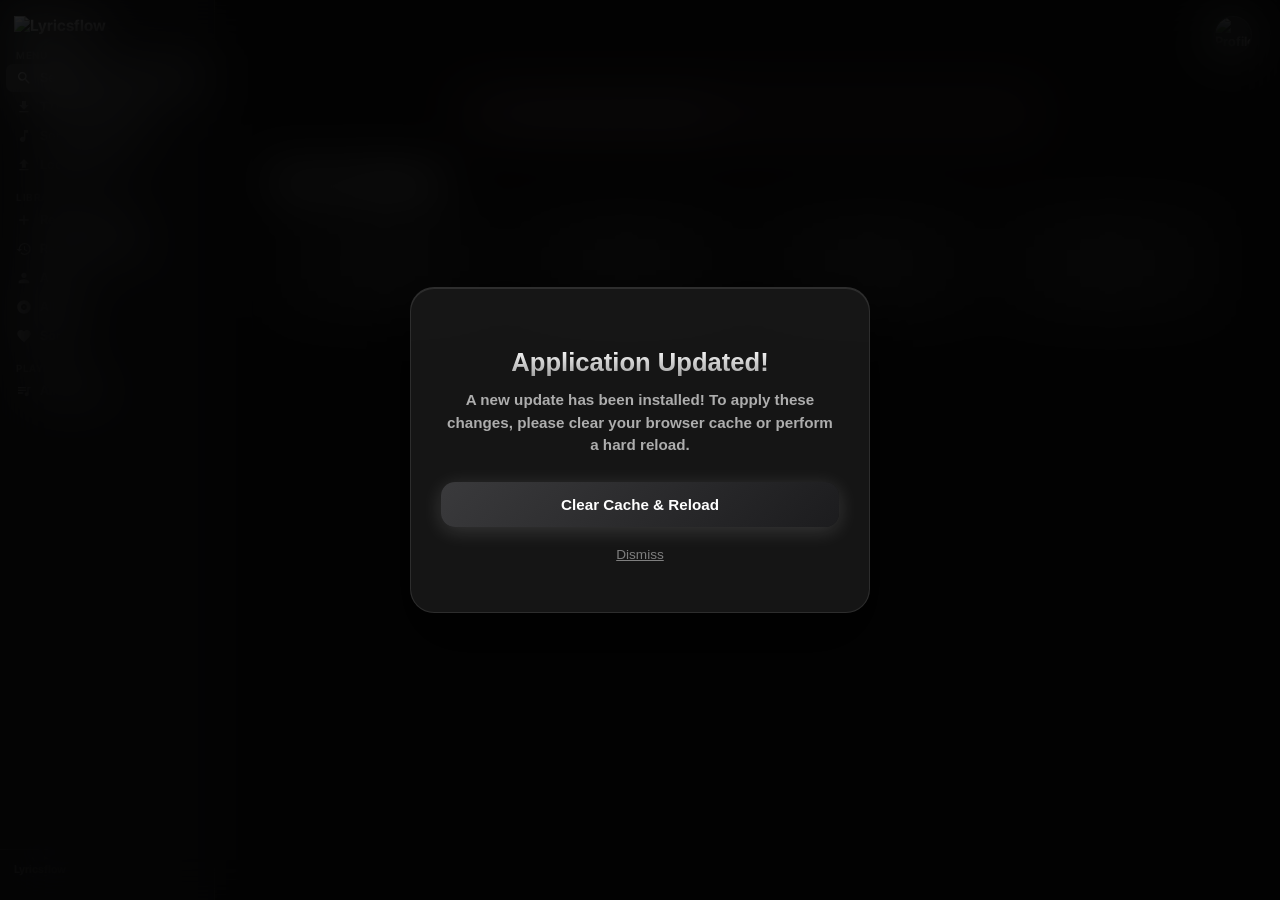
==== commit 833bb0f3: "Enhance mobile cover animations, duration sync, AeroUI dropdowns, and main themes" ====
--- a/index.html
+++ b/index.html
@@ -44,8 +44,23 @@
   <link rel="icon" type="image/svg+xml" href="/favicon.svg">
   <link rel="apple-touch-icon" href="/icon.png">
 </head>
-
 <body>
+  <!-- Early Theme Restoration -->
+  <script>
+    (function() {
+      try {
+        const raw = localStorage.getItem('lyricsflow_user_profile');
+        if (raw) {
+          const p = JSON.parse(raw);
+          if (p && p.theme) {
+            document.documentElement.setAttribute('data-theme', p.theme);
+            if (p.audioQuality) document.documentElement.setAttribute('data-audio-quality', p.audioQuality);
+          }
+        }
+      } catch (_) {}
+    })();
+  </script>
+
   <!-- Update Cache Detector -->
   <script>
     (function() {
--- a/css/global.css
+++ b/css/global.css
@@ -1,5 +1,5 @@
 /* ═══════════════════════════════════════════════
-   Spicy AMLL Player WEB — Global Styles
+   Lyricsflow — Global Styles
    ═══════════════════════════════════════════════ */
 
 /* Google Fonts (fallback for Georgian, CJK, Cyrillic, Devanagari, etc.) */
@@ -18,10 +18,58 @@
 }
 
 @font-face {
+  font-family: 'SF Pro Display';
+  src: url('../fonts/sfpro-display-Regular.woff2') format('woff2');
+  font-weight: 400;
+  font-style: normal;
+  font-display: swap;
+}
+
+@font-face {
+  font-family: 'SF Pro Display';
+  src: url('../fonts/sfpro-display-Medium.woff2') format('woff2');
+  font-weight: 500;
+  font-style: normal;
+  font-display: swap;
+}
+
+@font-face {
+  font-family: 'SF Pro Display';
+  src: url('../fonts/sfpro-display-Semibold.woff2') format('woff2');
+  font-weight: 600;
+  font-style: normal;
+  font-display: swap;
+}
+
+@font-face {
+  font-family: 'SF Pro Display';
+  src: url('../fonts/sfpro-display-Bold.woff2') format('woff2');
+  font-weight: 700;
+  font-style: normal;
+  font-display: swap;
+}
+
+@font-face {
+  font-family: 'SF Pro Display';
+  src: url('../fonts/sfpro-display-Heavy.woff2') format('woff2');
+  font-weight: 800;
+  font-style: normal;
+  font-display: swap;
+}
+
+@font-face {
   font-family: 'SF Arabic';
   src: url('../fonts/sfarabic.woff2') format('woff2'),
     url('../fonts/sfarabic.ttf') format('truetype');
   font-weight: 100 1200;
+  font-style: normal;
+  font-display: swap;
+}
+
+@font-face {
+  font-family: 'SF Pro Rounded';
+  src: url('../fonts/sfpro-rounded-Semibold.otf') format('opentype');
+  font-weight: 600;
   font-style: normal;
   font-display: swap;
 }
@@ -40,6 +88,9 @@
   -webkit-font-smoothing: antialiased;
   -moz-osx-font-smoothing: grayscale;
   text-rendering: optimizeLegibility;
+  overflow: hidden;
+  height: 100%;
+  height: 100dvh;
 }
 
 body {
@@ -47,13 +98,17 @@
   padding: 0;
   background: #000000;
   color: #ffffff;
-  font-family: 'SF Pro', 'SF Arabic', Inter, "Noto Sans Georgian", "Vazirmatn", sans-serif;
+font-family: 'SF Pro Display', 'SF Pro', 'PingFang SC', 'Hiragino Sans', 'SF Arabic', Inter, "Noto Sans Georgian", "Vazirmatn", sans-serif;
 
   font-weight: 700;
   overflow: hidden;
-  height: 100vh;
+  height: 100%;
+  height: 100dvh;
   width: 100vw;
   user-select: none;
+}
+
+img, a {
   -webkit-user-drag: none;
 }
 
@@ -81,11 +136,11 @@
   --spice-main: #000000;
   --spice-sidebar: #000000;
   --spice-text: #ffffff;
-  --spice-button: #1db954;
+  --spice-button: #ffffff;
 
   /* Lyrics sizing */
   --DefaultLyricsSize: clamp(1.85rem, calc(1cqw * 7), 3.5rem);
-  --SpicyLyrics-LineSpacing: 1cqw 0;
+  --Lyricsflow-LineSpacing: 1cqw 0;
 
   /* Glow definitions */
   --TextGlowDef: rgba(255, 255, 255, 0.15) 0px 0px 6px;
@@ -107,7 +162,7 @@
   --LyricsRightSidePadding: 6cqw;
 
   /* Font */
-  --spicy-font-family: 'SF Pro', 'SF Arabic', Inter, "Noto Sans Georgian", "Vazirmatn", sans-serif;
+  --lyricsflow-font-family: 'SF Pro Display', 'SF Pro', 'PingFang SC', 'Hiragino Sans', 'SF Arabic', Inter, "Noto Sans Georgian", "Vazirmatn", sans-serif;
 
   /* Default font size for content */
   --default-font-size: clamp(0.5rem, calc(1cqw * 3), 2.4rem);
@@ -168,4 +223,70 @@
 .back-button .logo-icon {
   width: 20px;
   height: 20px;
+}
+
+/* ── AeroUI (via CDN) ── */
+@import url('https://nurislamaibekuly.github.io/aeroui/src/aeroui.css');
+
+:root {
+  --aero-primary: #ffffff;
+}
+
+/* ── Global AeroUI Dropdown Overlay Standards ── */
+.aero-dropdown {
+  position: relative !important;
+  display: inline-block !important;
+}
+
+.aero-dropdown .aero-menu {
+  position: absolute !important;
+  top: calc(100% + 6px) !important;
+  right: 0 !important;
+  z-index: 9999999 !important;
+  min-width: 170px !important;
+  background: rgba(30, 30, 32, 0.95) !important;
+  backdrop-filter: blur(25px) saturate(180%) !important;
+  -webkit-backdrop-filter: blur(25px) saturate(180%) !important;
+  border: 1px solid rgba(255, 255, 255, 0.16) !important;
+  border-radius: 12px !important;
+  box-shadow: 0 16px 40px rgba(0, 0, 0, 0.7), inset 0 1px 0 rgba(255, 255, 255, 0.15) !important;
+  padding: 6px !important;
+  display: none;
+  flex-direction: column !important;
+  gap: 2px !important;
+}
+
+.aero-dropdown .aero-menu.is-open,
+.aero-dropdown .aero-menu.is-active,
+.aero-dropdown.is-open .aero-menu,
+.aero-dropdown.is-active .aero-menu {
+  display: flex !important;
+}
+
+.aero-dropdown .aero-menu-item {
+  background: transparent !important;
+  border: none !important;
+  color: rgba(255, 255, 255, 0.85) !important;
+  padding: 8px 12px !important;
+  font-size: 0.88rem !important;
+  font-weight: 500 !important;
+  text-align: left !important;
+  border-radius: 8px !important;
+  cursor: pointer !important;
+  transition: background 0.15s ease, color 0.15s ease !important;
+  width: 100% !important;
+  display: flex !important;
+  align-items: center !important;
+  justify-content: space-between !important;
+}
+
+.aero-dropdown .aero-menu-item:hover {
+  background: rgba(255, 255, 255, 0.14) !important;
+  color: #ffffff !important;
+}
+
+.aero-dropdown .aero-menu-item[aria-current="true"] {
+  background: rgba(255, 255, 255, 0.2) !important;
+  color: #ffffff !important;
+  font-weight: 600 !important;
 }
--- a/css/upload.css
+++ b/css/upload.css
@@ -1,1712 +1,1899 @@
-/* ═══════════════════════════════════════════════
-   Spicy AMLL Player — Apple Music Style Upload
-   ═══════════════════════════════════════════════ */
-
-/* ── Layout ── */
-.am-layout {
-  display: grid;
-  grid-template-columns: 260px 1fr;
-  height: 100vh;
-  width: 100vw;
-  overflow: hidden;
-  background: #000;
-}
-
-/* ══════════════════════════════════════════════════
-   SIDEBAR
-   ══════════════════════════════════════════════════ */
-.am-sidebar {
-  background: rgba(20, 20, 20, 0.95);
-  border-right: 1px solid rgba(255, 255, 255, 0.06);
-  display: flex;
-  flex-direction: column;
-  padding: 20px 0;
-  overflow-y: auto;
-  user-select: none;
-  -webkit-user-select: none;
-}
-
-.am-sidebar-brand {
-  display: flex;
-  align-items: center;
-  gap: 12px;
-  padding: 8px 24px 28px;
-}
-
-.am-sidebar-logo {
-  width: 36px;
-  height: 36px;
-  object-fit: contain;
-  filter: drop-shadow(0 2px 8px rgba(254, 36, 60, 0.5));
-}
-
-.am-sidebar-title {
-  font-family: var(--spicy-font-family);
-  font-size: 1.15rem;
-  font-weight: 900;
-  letter-spacing: -0.03em;
-  color: #fff;
-}
-
-/* ── Sidebar Sections ── */
-.am-sidebar-section {
-  padding: 0 12px;
-  margin-bottom: 24px;
-}
-
-.am-section-label {
-  font-size: 0.7rem;
-  font-weight: 600;
-  text-transform: uppercase;
-  letter-spacing: 0.08em;
-  color: rgba(255, 255, 255, 0.35);
-  padding: 0 12px;
-  margin-bottom: 8px;
-}
-
-.am-sidebar-nav {
-  list-style: none;
-  padding: 0;
-  margin: 0;
-  display: flex;
-  flex-direction: column;
-  gap: 2px;
-}
-
-.am-nav-item {
-  display: flex;
-  align-items: center;
-  gap: 12px;
-  padding: 10px 16px;
-  border-radius: 10px;
-  cursor: pointer;
-  transition: all 0.2s ease;
-  font-size: 0.92rem;
-  font-weight: 500;
-  color: rgba(255, 255, 255, 0.65);
-}
-
-.am-nav-item:hover {
-  background: rgba(255, 255, 255, 0.06);
-  color: rgba(255, 255, 255, 0.9);
-}
-
-.am-nav-item.am-nav-active {
-  background: rgba(250, 36, 60, 0.15);
-  color: #fa243c;
-}
-
-.am-nav-item svg {
-  width: 20px;
-  height: 20px;
-  flex-shrink: 0;
-  opacity: 0.8;
-}
-
-.am-nav-item.am-nav-active svg {
-  opacity: 1;
-}
-
-/* ── Sidebar Footer ── */
-.am-sidebar-footer {
-  margin-top: auto;
-  padding: 20px 24px;
-  border-top: 1px solid rgba(255, 255, 255, 0.06);
-}
-
-.am-sidebar-footer p {
-  font-size: 0.75rem;
-  color: rgba(255, 255, 255, 0.25);
-}
-
-.am-sidebar-footer a {
-  color: rgba(255, 255, 255, 0.4);
-  text-decoration: none;
-  font-weight: 600;
-  transition: color 0.2s;
-}
-
-.am-sidebar-footer a:hover {
-  color: #fa243c;
-  text-decoration: underline;
-}
-
-/* ══════════════════════════════════════════════════
-   MAIN CONTENT
-   ══════════════════════════════════════════════════ */
-.am-main {
-  position: relative;
-  overflow-y: auto;
-  overflow-x: hidden;
-  background: #0a0a0a;
-}
-
-/* ── Subtle Animated Background (Mix of both) ── */
-.am-bg-glow {
-  position: absolute;
-  inset: 0;
-  z-index: 0;
-  overflow: hidden;
-  pointer-events: none;
-  filter: blur(100px);
-  opacity: 0.3;
-}
-
-.am-glow {
-  position: absolute;
-  border-radius: 50%;
-  mix-blend-mode: screen;
-  animation: amGlowMove 25s infinite alternate ease-in-out;
-}
-
-.am-glow-1 {
-  width: 500px;
-  height: 500px;
-  background: radial-gradient(circle, #fa243c 0%, transparent 70%);
-  top: -150px;
-  right: -100px;
-}
-
-.am-glow-2 {
-  width: 400px;
-  height: 400px;
-  background: radial-gradient(circle, #5e11ff 0%, transparent 70%);
-  bottom: -100px;
-  left: -50px;
-  animation-duration: 30s;
-  animation-delay: -5s;
-}
-
-.am-glow-3 {
-  width: 350px;
-  height: 350px;
-  background: radial-gradient(circle, #fd2458 0%, transparent 70%);
-  top: 50%;
-  left: 40%;
-  animation-duration: 20s;
-  animation-delay: -2s;
-}
-
-@keyframes amGlowMove {
-  0% {
-    transform: translate(0, 0) scale(1);
-  }
-
-  33% {
-    transform: translate(60px, 30px) scale(1.1);
-  }
-
-  66% {
-    transform: translate(-30px, 80px) scale(0.9);
-  }
-
-  100% {
-    transform: translate(0, 0) scale(1);
-  }
-}
-
-/* ── Content Container ── */
-.am-content {
-  position: relative;
-  z-index: 1;
-  padding: 48px 56px;
-  max-width: 1100px;
-  animation: amFadeIn 0.6s cubic-bezier(0.16, 1, 0.3, 1);
-}
-
-@keyframes amFadeIn {
-  from {
-    opacity: 0;
-    transform: translateY(16px);
-  }
-
-  to {
-    opacity: 1;
-    transform: translateY(0);
-  }
-}
-
-/* ══════════════════════════════════════════════════
-   HERO SECTION
-   ══════════════════════════════════════════════════ */
-.am-hero {
-  display: flex;
-  align-items: flex-start;
-  gap: 28px;
-  margin-bottom: 48px;
-}
-
-.am-hero-icon {
-  width: 120px;
-  height: 120px;
-  min-width: 120px;
-  background: linear-gradient(135deg, #fa243c 0%, #5e11ff 100%);
-  border-radius: 24px;
-  display: flex;
-  align-items: center;
-  justify-content: center;
-  box-shadow: 0 12px 40px rgba(250, 36, 60, 0.3);
-}
-
-.am-hero-icon svg {
-  width: 56px;
-  height: 56px;
-  fill: #fff;
-}
-
-.am-hero-text {
-  padding-top: 8px;
-}
-
-.am-hero-title {
-  font-size: 2.4rem;
-  font-weight: 800;
-  letter-spacing: -0.04em;
-  line-height: 1.1;
-  margin-bottom: 10px;
-}
-
-.am-hero-subtitle {
-  font-size: 1rem;
-  font-weight: 400;
-  color: rgba(255, 255, 255, 0.5);
-  line-height: 1.5;
-  max-width: 450px;
-}
-
-/* ══════════════════════════════════════════════════
-   UPLOAD AREA (in the "big div")
-   ══════════════════════════════════════════════════ */
-.am-upload-area {
-  display: flex;
-  flex-direction: column;
-  gap: 28px;
-}
-
-.am-upload-cards {
-  display: grid;
-  grid-template-columns: 1fr 1fr;
-  gap: 20px;
-}
-
-/* ── Upload Card ── */
-.am-upload-card {
-  position: relative;
-  background: rgba(255, 255, 255, 0.03);
-  border: 1px solid rgba(255, 255, 255, 0.07);
-  border-radius: 20px;
-  padding: 28px 24px;
-  cursor: pointer;
-  transition: all 0.35s cubic-bezier(0.16, 1, 0.3, 1);
-  display: flex;
-  flex-direction: column;
-  gap: 20px;
-  overflow: hidden;
-}
-
-.am-upload-card:hover {
-  background: rgba(255, 255, 255, 0.06);
-  border-color: rgba(255, 255, 255, 0.14);
-  transform: translateY(-3px);
-}
-
-.am-upload-card.dragover {
-  background: rgba(250, 36, 60, 0.12);
-  border-color: #fa243c;
-  transform: scale(1.02);
-}
-
-.am-upload-card.has-file {
-  border-color: rgba(250, 36, 60, 0.35);
-  background: rgba(255, 255, 255, 0.05);
-}
-
-.am-card-icon {
-  width: 48px;
-  height: 48px;
-  background: rgba(255, 255, 255, 0.06);
-  border-radius: 14px;
-  display: flex;
-  align-items: center;
-  justify-content: center;
-  transition: all 0.3s;
-}
-
-.am-upload-card:hover .am-card-icon {
-  background: #fa243c;
-}
-
-.am-card-icon svg {
-  width: 24px;
-  height: 24px;
-  fill: #fff;
-}
-
-.am-card-info h3 {
-  font-size: 1.15rem;
-  font-weight: 700;
-  margin-bottom: 4px;
-}
-
-.am-card-hint {
-  font-size: 0.85rem;
-  color: rgba(255, 255, 255, 0.3);
-  font-weight: 400;
-}
-
-.am-card-badge {
-  position: absolute;
-  top: 16px;
-  right: 16px;
-  font-size: 0.7rem;
-  font-weight: 600;
-  text-transform: uppercase;
-  letter-spacing: 0.06em;
-  padding: 4px 10px;
-  border-radius: 100px;
-  background: rgba(250, 36, 60, 0.15);
-  color: #fa243c;
-}
-
-.am-card-badge.am-badge-optional {
-  background: rgba(255, 255, 255, 0.06);
-  color: rgba(255, 255, 255, 0.35);
-}
-
-.am-upload-card input[type="file"] {
-  display: none;
-}
-
-.zone-filename {
-  font-size: 0.85rem;
-  color: #fd2458;
-  font-weight: 600;
-  white-space: nowrap;
-  overflow: hidden;
-  text-overflow: ellipsis;
-  margin-top: 8px;
-  display: none;
-}
-
-/* ══════════════════════════════════════════════════
-   QUEUE PREVIEW
-   ══════════════════════════════════════════════════ */
-.am-queue-preview {
-  display: none;
-  flex-direction: column;
-  gap: 16px;
-  background: rgba(255, 255, 255, 0.02);
-  border: 1px solid rgba(255, 255, 255, 0.06);
-  border-radius: 20px;
-  padding: 24px;
-  animation: amSlideUp 0.5s cubic-bezier(0.16, 1, 0.3, 1);
-}
-
-.am-queue-preview.active {
-  display: flex;
-}
-
-.am-queue-header {
-  display: flex;
-  align-items: center;
-  gap: 12px;
-}
-
-.am-queue-header h4 {
-  font-size: 1rem;
-  font-weight: 700;
-}
-
-.am-queue-count {
-  font-size: 0.85rem;
-  color: rgba(255, 255, 255, 0.4);
-  font-weight: 500;
-}
-
-.am-clear-btn {
-  margin-left: auto;
-  background: transparent;
-  border: none;
-  color: rgba(255, 255, 255, 0.35);
-  font-size: 0.8rem;
-  font-weight: 600;
-  cursor: pointer;
-  padding: 4px 12px;
-  border-radius: 6px;
-  transition: all 0.2s;
-}
-
-.am-clear-btn:hover {
-  color: #fa243c;
-  background: rgba(250, 36, 60, 0.1);
-}
-
-.queue-list {
-  display: flex;
-  flex-direction: column;
-  gap: 6px;
-  max-height: 280px;
-  overflow-y: auto;
-  padding-right: 4px;
-}
-
-.queue-list::-webkit-scrollbar {
-  width: 4px;
-}
-
-.queue-list::-webkit-scrollbar-thumb {
-  background: rgba(255, 255, 255, 0.1);
-  border-radius: 10px;
-}
-
-/* Queue items (reused from original with updated styling) */
-.queue-item {
-  display: flex;
-  align-items: center;
-  gap: 12px;
-  padding: 12px 16px;
-  background: rgba(255, 255, 255, 0.03);
-  border-radius: 12px;
-  border: 1px solid transparent;
-  transition: background 0.2s, transform 0.2s;
-  cursor: grab;
-  user-select: none;
-}
-
-.queue-item:hover {
-  background: rgba(255, 255, 255, 0.06);
-}
-
-.queue-item:active {
-  cursor: grabbing;
-}
-
-.queue-item.dragging {
-  opacity: 0.5;
-  background: rgba(250, 36, 60, 0.15);
-  transform: scale(0.98);
-}
-
-.drag-handle {
-  color: rgba(255, 255, 255, 0.2);
-  display: flex;
-  align-items: center;
-  font-size: 1.1rem;
-}
-
-.queue-item-info {
-  display: flex;
-  flex-direction: column;
-  gap: 2px;
-  overflow: hidden;
-  flex: 1;
-}
-
-.queue-pair-controls {
-  display: flex;
-  align-items: center;
-  gap: 12px;
-}
-
-.ttml-select {
-  background: rgba(255, 255, 255, 0.06);
-  border: 1px solid rgba(255, 255, 255, 0.08);
-  border-radius: 8px;
-  color: #fff;
-  padding: 5px 10px;
-  font-size: 0.8rem;
-  font-family: Inter, "Noto Sans Georgian", "Vazirmatn", sans-serif;
-  outline: none;
-  max-width: 150px;
-  cursor: pointer;
-}
-
-.ttml-select option {
-  background: #1a1a1a;
-  color: #fff;
-}
-
-.remove-item {
-  background: transparent;
-  border: none;
-  color: rgba(255, 255, 255, 0.2);
-  cursor: pointer;
-  padding: 4px;
-  display: flex;
-  align-items: center;
-  transition: color 0.2s;
-}
-
-.remove-item:hover {
-  color: #fa243c;
-}
-
-@keyframes amSlideUp {
-  from {
-    opacity: 0;
-    transform: translateY(16px);
-  }
-
-  to {
-    opacity: 1;
-    transform: translateY(0);
-  }
-}
-
-/* ══════════════════════════════════════════════════
-   ACTIONS
-   ══════════════════════════════════════════════════ */
-.am-actions {
-  display: flex;
-  align-items: center;
-  gap: 20px;
-}
-
-.am-start-btn {
-  display: inline-flex;
-  align-items: center;
-  gap: 10px;
-  padding: 14px 40px;
-  font-size: 1rem;
-  font-weight: 700;
-  font-family: Inter, "Noto Sans Georgian", "Vazirmatn", sans-serif;
-  border-radius: 100px;
-  border: none;
-  background: #fa243c;
-  color: #fff;
-  cursor: pointer;
-  transition: all 0.35s cubic-bezier(0.16, 1, 0.3, 1);
-  box-shadow: 0 6px 24px rgba(250, 36, 60, 0.35);
-}
-
-.am-start-btn svg {
-  width: 18px;
-  height: 18px;
-}
-
-.am-start-btn:disabled {
-  background: rgba(255, 255, 255, 0.08);
-  color: rgba(255, 255, 255, 0.2);
-  cursor: not-allowed;
-  box-shadow: none;
-}
-
-.am-start-btn:not(:disabled):hover {
-  transform: translateY(-2px) scale(1.04);
-  box-shadow: 0 10px 32px rgba(250, 36, 60, 0.45);
-  background: #fd2458;
-}
-
-.am-error-msg {
-  font-size: 0.85rem;
-  color: #fa243c;
-  min-height: 20px;
-  font-weight: 500;
-}
-
-/* ══════════════════════════════════════════════════
-   RESPONSIVE
-   ══════════════════════════════════════════════════ */
-@media (max-width: 900px) {
-  .am-layout {
-    grid-template-columns: 1fr;
-  }
-
-  .am-sidebar {
-    display: none;
-  }
-
-  .am-content {
-    padding: 32px 24px;
-  }
-
-  .am-hero {
-    flex-direction: column;
-    align-items: center;
-    text-align: center;
-    gap: 20px;
-  }
-
-  .am-hero-subtitle {
-    max-width: 100%;
-  }
-
-  .am-upload-cards {
-    grid-template-columns: 1fr;
-  }
-
-  .am-hero-icon {
-    width: 100px;
-    height: 100px;
-    min-width: 100px;
-    border-radius: 20px;
-  }
-
-  .am-hero-icon svg {
-    width: 44px;
-    height: 44px;
-  }
-
-  .am-hero-title {
-    font-size: 1.8rem;
-  }
-}
-
-@media (max-width: 500px) {
-  .am-content {
-    padding: 24px 16px;
-  }
-
-  .am-hero-title {
-    font-size: 1.5rem;
-  }
-
-  .am-upload-card {
-    padding: 20px 18px;
-  }
-}
-
-/* ══════════════════════════════════════════════════
-   TEST DATABASE PAGE
-   ══════════════════════════════════════════════════ */
-.am-page {
-  display: none;
-}
-
-.am-page.active {
-  display: block;
-  animation: amFadeIn 0.5s cubic-bezier(0.16, 1, 0.3, 1);
-}
-
-.testdb-grid {
-  display: grid;
-  grid-template-columns: repeat(auto-fill, minmax(180px, 1fr));
-  gap: 24px;
-  padding-bottom: 60px;
-}
-
-.testdb-card {
-  background: rgba(255, 255, 255, 0.02);
-  border: 1px solid rgba(255, 255, 255, 0.05);
-  border-radius: 18px;
-  padding: 14px;
-  cursor: pointer;
-  transition: all 0.4s cubic-bezier(0.16, 1, 0.3, 1);
-  display: flex;
-  flex-direction: column;
-  gap: 14px;
-  position: relative;
-  overflow: hidden;
-}
-
-.testdb-card:hover {
-  background: rgba(255, 255, 255, 0.06);
-  border-color: rgba(255, 255, 255, 0.15);
-  transform: translateY(-6px);
-  box-shadow: 0 15px 35px rgba(0, 0, 0, 0.5);
-}
-
-.testdb-art {
-  aspect-ratio: 1;
-  background-size: cover;
-  background-position: center;
-  border-radius: 12px;
-  background-color: #151515;
-  box-shadow: 0 4px 15px rgba(0, 0, 0, 0.3);
-  position: relative;
-  z-index: 1;
-  display: flex;
-  align-items: center;
-  justify-content: center;
-}
-
-.testdb-art svg {
-  width: 40%;
-  height: 40%;
-  opacity: 0.15;
-  fill: #fff;
-}
-
-.testdb-info {
-  position: relative;
-  z-index: 1;
-}
-
-.testdb-info h4 {
-  font-size: 0.95rem;
-  font-weight: 700;
-  margin-bottom: 3px;
-  white-space: nowrap;
-  overflow: hidden;
-  text-overflow: ellipsis;
-  color: #fff;
-}
-
-.testdb-info p {
-  font-size: 0.8rem;
-  color: rgba(255, 255, 255, 0.4);
-  font-weight: 500;
-}
-
-.testdb-card.loading {
-  pointer-events: none;
-  opacity: 0.7;
-}
-
-@keyframes testdbPulse {
-  0% {
-    opacity: 1;
-  }
-
-  50% {
-    opacity: 0.5;
-  }
-
-  100% {
-    opacity: 1;
-  }
-}
-
-.testdb-card.loading {
-  animation: testdbPulse 1.5s infinite ease-in-out;
-}
-
-/* ══════════════════════════════════════════════════
-   MOBILE BOTTOM NAVIGATION
-   ══════════════════════════════════════════════════ */
-.am-mobile-nav {
-  display: none;
-  position: fixed;
-  bottom: 0;
-  left: 0;
-  right: 0;
-  height: 70px;
-  background: rgba(10, 10, 10, 0.8);
-  backdrop-filter: blur(25px);
-  -webkit-backdrop-filter: blur(25px);
-  border-top: 1px solid rgba(255, 255, 255, 0.08);
-  grid-template-columns: repeat(3, 1fr);
-  align-items: center;
-  z-index: 1000;
-  padding-bottom: env(safe-area-inset-bottom);
-  box-shadow: 0 -5px 25px rgba(0, 0, 0, 0.5);
-}
-
-.am-mobile-nav-item {
-  display: flex;
-  flex-direction: column;
-  align-items: center;
-  justify-content: center;
-  gap: 4px;
-  color: rgba(255, 255, 255, 0.35);
-  font-size: 0.65rem;
-  font-weight: 600;
-  cursor: pointer;
-  transition: all 0.2s;
-  padding-top: 8px;
-}
-
-.am-mobile-nav-item svg {
-  width: 22px;
-  height: 22px;
-  transition: transform 0.2s;
-}
-
-.am-mobile-nav-item:active svg {
-  transform: scale(0.9);
-}
-
-.am-mobile-nav-item.am-mobile-nav-active {
-  color: #fa243c;
-}
-
-.am-mobile-nav-item.am-mobile-nav-active svg {
-  filter: drop-shadow(0 0 10px rgba(250, 36, 60, 0.4));
-}
-
-@media (max-width: 900px) {
-  .am-mobile-nav {
-    display: grid;
-  }
-}
-
-/* ══════════════════════════════════════════════════
-   LISTEN NOW & TRENDING SECTION
-   ══════════════════════════════════════════════════ */
-.trending-section {
-  margin-top: 20px;
-}
-
-.section-header {
-  display: flex;
-  justify-content: space-between;
-  align-items: center;
-  margin-bottom: 24px;
-}
-
-.section-title {
-  font-size: 1.5rem;
-  font-weight: 800;
-  letter-spacing: -0.02em;
-}
-
-.section-tag {
-  font-size: 0.75rem;
-  font-weight: 700;
-  text-transform: uppercase;
-  letter-spacing: 0.1em;
-  color: #fa243c;
-  background: rgba(250, 36, 60, 0.1);
-  padding: 4px 12px;
-  border-radius: 100px;
-}
-
-.trending-grid {
-  display: grid;
-  grid-template-columns: repeat(auto-fill, minmax(180px, 1fr));
-  gap: 16px;
-}
-
-.trending-card {
-  position: relative;
-  background: rgba(255, 255, 255, 0.03);
-  border: 1px solid rgba(255, 255, 255, 0.05);
-  border-radius: 12px;
-  padding: 12px;
-  cursor: pointer;
-  transition: all 0.4s cubic-bezier(0.16, 1, 0.3, 1);
-  display: flex;
-  flex-direction: column;
-  gap: 10px;
-}
-
-.trending-card:hover {
-  background: rgba(255, 255, 255, 0.07);
-  border-color: rgba(255, 255, 255, 0.15);
-  transform: translateY(-8px);
-  box-shadow: 0 20px 40px rgba(0, 0, 0, 0.4);
-}
-
-.trending-art {
-  aspect-ratio: 1;
-  background-size: cover;
-  background-position: center;
-  border-radius: 10px;
-  background-color: #1a1a1a;
-  box-shadow: 0 4px 15px rgba(0,0,0,0.3);
-  overflow: hidden;
-  position: relative;
-}
-
-.trending-art img {
-  width: 100%;
-  height: 100%;
-  object-fit: cover;
-  transition: transform 0.6s cubic-bezier(0.16, 1, 0.3, 1);
-}
-
-.trending-card:hover .trending-art img {
-  transform: scale(1.1);
-}
-
-.trending-info h4 {
-  font-size: 0.9rem;
-  font-weight: 700;
-  margin-bottom: 2px;
-  white-space: nowrap;
-  overflow: hidden;
-  text-overflow: ellipsis;
-  color: #fff;
-}
-
-.trending-info p {
-  font-size: 0.75rem;
-  color: rgba(255, 255, 255, 0.4);
-  font-weight: 500;
-}
-
-/* ── Skeleton Loaders ── */
-.skeleton-card {
-  height: 220px;
-  background: rgba(255, 255, 255, 0.03);
-  border-radius: 12px;
-  position: relative;
-  overflow: hidden;
-}
-
-.skeleton-card::after {
-  content: "";
-  position: absolute;
-  inset: 0;
-  background: linear-gradient(90deg, transparent, rgba(255,255,255,0.03), transparent);
-  animation: amSkeleton 1.5s infinite;
-}
-
-@keyframes amSkeleton {
-  0% { transform: translateX(-100%); }
-  100% { transform: translateX(100%); }
-}
-
-/* ── Search Container ── */
-.am-search-container {
-  margin-bottom: 40px;
-}
-
-.am-search-box {
-  position: relative;
-  width: 100%;
-  max-width: 600px;
-}
-
-.am-search-icon {
-  position: absolute;
-  left: 18px;
-  top: 50%;
-  transform: translateY(-50%);
-  width: 20px;
-  height: 20px;
-  color: rgba(255, 255, 255, 0.3);
-  pointer-events: none;
-}
-
-#catalog-search {
-  width: 100%;
-  background: rgba(255, 255, 255, 0.05);
-  border: 1px solid rgba(255, 255, 255, 0.08);
-  border-radius: 14px;
-  padding: 14px 14px 14px 52px;
-  color: #fff;
-  font-size: 1rem;
-  font-family: inherit;
-  outline: none;
-  transition: all 0.3s;
-}
-
-#catalog-search:focus {
-  background: rgba(255, 255, 255, 0.08);
-  border-color: rgba(250, 36, 60, 0.5);
-  box-shadow: 0 0 0 4px rgba(250, 36, 60, 0.1);
-}
-
-/* ── Albums Grid ── */
-.albums-grid {
-  display: grid;
-  grid-template-columns: repeat(auto-fill, minmax(280px, 1fr));
-  gap: 20px;
-}
-
-.album-card {
-  display: flex;
-  align-items: center;
-  gap: 16px;
-  background: rgba(255, 255, 255, 0.03);
-  border: 1px solid rgba(255, 255, 255, 0.05);
-  border-radius: 16px;
-  padding: 12px;
-  cursor: pointer;
-  transition: all 0.3s;
-}
-
-.album-card:hover {
-  background: rgba(255, 255, 255, 0.08);
-  border-color: rgba(255, 255, 255, 0.15);
-  transform: scale(1.02);
-}
-
-.album-art {
-  width: 64px;
-  height: 64px;
-  border-radius: 10px;
-  object-fit: cover;
-  box-shadow: 0 4px 12px rgba(0,0,0,0.3);
-}
-
-.album-info h4 {
-  font-size: 0.95rem;
-  font-weight: 700;
-  margin-bottom: 4px;
-  color: #fff;
-}
-
-.album-info p {
-  font-size: 0.8rem;
-  color: rgba(255, 255, 255, 0.4);
-}
-
-.skeleton-album {
-  height: 88px;
-  background: rgba(255, 255, 255, 0.03);
-  border-radius: 16px;
-  position: relative;
-  overflow: hidden;
-}
-
-.skeleton-album::after {
-  content: "";
-  position: absolute;
-  inset: 0;
-  background: linear-gradient(90deg, transparent, rgba(255,255,255,0.03), transparent);
-  animation: amSkeleton 1.5s infinite;
-}
-
-/* ── Search Results ── */
-.search-results-section {
-  animation: amFadeIn 0.5s ease;
-}
-
-.search-results-grid {
-  display: grid;
-  grid-template-columns: repeat(auto-fill, minmax(220px, 1fr));
-  gap: 20px;
-}
-
-.am-text-btn {
-  background: transparent;
-  border: none;
-  color: #fa243c;
-  font-weight: 600;
-  font-size: 0.9rem;
-  cursor: pointer;
-  padding: 6px 12px;
-  border-radius: 8px;
-}
-
-.am-text-btn:hover {
-  background: rgba(250, 36, 60, 0.1);
-}
-
-/* ══════════════════════════════════════════════════
-   PREPARATION OVERLAY
-   ══════════════════════════════════════════════════ */
-.prep-overlay {
-  position: fixed;
-  inset: 0;
-  background: rgba(0, 0, 0, 0.85);
-  backdrop-filter: blur(20px);
-  -webkit-backdrop-filter: blur(20px);
-  z-index: 2000;
-  display: none;
-  align-items: center;
-  justify-content: center;
-  text-align: center;
-  flex-direction: column;
-  animation: amFadeIn 0.3s ease;
-}
-
-.prep-overlay.active {
-  display: flex;
-}
-
-.prep-content {
-  max-width: 400px;
-  padding: 40px;
-}
-
-.prep-spinner {
-  width: 60px;
-  height: 60px;
-  border: 4px solid rgba(250, 36, 60, 0.1);
-  border-top-color: #fa243c;
-  border-radius: 50%;
-  margin: 0 auto 24px;
-  animation: amSpin 1s infinite linear;
-}
-
-#prep-status {
-  font-size: 1.5rem;
-  font-weight: 800;
-  margin-bottom: 12px;
-  background: linear-gradient(to right, #fff, rgba(255,255,255,0.7));
-  -webkit-background-clip: text;
-  -webkit-text-fill-color: transparent;
-}
-
-#prep-subtext {
-  font-size: 0.95rem;
-  color: rgba(255, 255, 255, 0.5);
-  line-height: 1.5;
-}
-
-@keyframes amSpin {
-  to { transform: rotate(360deg); }
-}
-
-/* ══════════════════════════════════════════════════
-   ALBUM VIEW
-   ══════════════════════════════════════════════════ */
-.am-album-view {
-  animation: amFadeIn 0.5s ease;
-  padding-top: 10px;
-}
-.am-album-header {
-  display: flex;
-  gap: 30px;
-  align-items: flex-end;
-  margin-bottom: 40px;
-}
-.am-album-cover {
-  width: 250px;
-  height: 250px;
-  border-radius: 12px;
-  box-shadow: 0 10px 40px rgba(0,0,0,0.5);
-  object-fit: cover;
-}
-.am-album-details {
-  flex: 1;
-}
-.am-album-title {
-  font-size: 3rem;
-  font-weight: 800;
-  line-height: 1.1;
-  margin-bottom: 8px;
-}
-.am-album-artist {
-  color: #fa243c;
-  font-size: 1.5rem;
-  font-weight: 600;
-  margin-bottom: 8px;
-}
-.am-album-meta {
-  font-size: 0.9rem;
-  color: rgba(255,255,255,0.5);
-  margin-bottom: 16px;
-}
-.am-album-desc {
-  font-size: 0.85rem;
-  color: rgba(255,255,255,0.7);
-  line-height: 1.5;
-  max-width: 600px;
-  margin-bottom: 20px;
-}
-.am-album-tracks {
-  display: flex;
-  flex-direction: column;
-}
-.am-track-row {
-  display: flex;
-  align-items: center;
-  padding: 12px 16px;
-  border-radius: 8px;
-  cursor: pointer;
-  transition: all 0.2s;
-  border-bottom: 1px solid rgba(255,255,255,0.05);
-}
-.am-track-row:hover {
-  background: rgba(255,255,255,0.08);
-}
-.am-track-num {
-  width: 40px;
-  color: rgba(255,255,255,0.5);
-  font-size: 0.9rem;
-}
-.am-track-title {
-  flex: 1;
-  font-weight: 600;
-  font-size: 1rem;
-}
-.am-track-duration {
-  color: rgba(255,255,255,0.5);
-  font-size: 0.85rem;
-  margin-right: 20px;
-}
-.am-track-more {
-  color: rgba(255,255,255,0.5);
-  padding: 4px;
-}
-.am-track-row.active {
-  background: #fa243c;
-}
-.am-track-row.active .am-track-title,
-.am-track-row.active .am-track-num,
-.am-track-row.active .am-track-duration {
-  color: #fff;
-}
-
-/* ══════════════════════════════════════════════════
-   ARTIST VIEW
-   ══════════════════════════════════════════════════ */
-.am-artist-view {
-  animation: amFadeIn 0.5s ease;
-  display: flex;
-  flex-direction: column;
-  align-items: center;
-}
-.am-artist-header {
-  display: flex;
-  flex-direction: column;
-  align-items: center;
-  text-align: center;
-  margin-bottom: 40px;
-  width: 100%;
-}
-.am-artist-image {
-  width: 250px;
-  height: 250px;
-  border-radius: 50%;
-  object-fit: cover;
-  box-shadow: 0 20px 50px rgba(0,0,0,0.6);
-  margin-bottom: 20px;
-  border: 2px solid rgba(255,255,255,0.1);
-}
-.am-artist-name-row {
-  display: flex;
-  align-items: center;
-  width: 100%;
-}
-.am-artist-play-btn {
-  width: 48px;
-  height: 48px;
-  border-radius: 50%;
-  background: #fa243c;
-  display: flex;
-  align-items: center;
-  justify-content: center;
-  margin-right: 20px;
-}
-.am-artist-name {
-  font-size: 3rem;
-  font-weight: 800;
-  margin: 0;
-}
-.am-artist-content-grid {
-  display: grid;
-  grid-template-columns: 1fr 2fr;
-  gap: 40px;
-  width: 100%;
-}
-.am-latest-release-card {
-  background: rgba(255,255,255,0.05);
-  border-radius: 12px;
-  padding: 16px;
-  display: flex;
-  gap: 16px;
-}
-.am-latest-release-card img {
-  width: 100px;
-  height: 100px;
-  border-radius: 8px;
-}
-.am-top-songs-list {
-  display: flex;
-  flex-direction: column;
-}
-
-/* ══════════════════════════════════════════════════
-   SONG CONTEXT MENU & MODALS
-   ══════════════════════════════════════════════════ */
-.am-context-menu {
-  position: fixed;
-  background: rgba(30,30,30,0.95);
-  backdrop-filter: blur(20px);
-  border: 1px solid rgba(255,255,255,0.1);
-  border-radius: 12px;
-  padding: 8px;
-  min-width: 200px;
-  box-shadow: 0 10px 30px rgba(0,0,0,0.5);
-  z-index: 9999;
-  animation: amSlideUp 0.2s ease;
-}
-.context-menu-item {
-  padding: 10px 16px;
-  font-size: 0.9rem;
-  font-weight: 500;
-  color: #fff;
-  border-radius: 6px;
-  cursor: pointer;
-  transition: background 0.2s;
-}
-.context-menu-item:hover {
-  background: rgba(250,36,60,0.8);
-}
-
-.am-modal {
-  position: fixed;
-  inset: 0;
-  background: rgba(0,0,0,0.6);
-  backdrop-filter: blur(10px);
-  z-index: 10000;
-  display: flex;
-  align-items: center;
-  justify-content: center;
-}
-.am-modal-content {
-  background: #1a1a1a;
-  border: 1px solid rgba(255,255,255,0.1);
-  border-radius: 16px;
-  padding: 24px;
-  width: 400px;
-  max-width: 90%;
-  box-shadow: 0 20px 40px rgba(0,0,0,0.5);
-  animation: amFadeIn 0.3s ease;
-}
-.am-modal-content h3 {
-  margin-top: 0;
-  margin-bottom: 20px;
-}
-.playlist-option {
-  padding: 12px 16px;
-  background: rgba(255,255,255,0.05);
-  border-radius: 8px;
-  margin-bottom: 8px;
-  cursor: pointer;
-  font-weight: 500;
-  transition: all 0.2s;
-}
-.playlist-option:hover {
-  background: rgba(250,36,60,0.2);
-  border-left: 4px solid #fa243c;
-}
-
-/* ══════════════════════════════════════════════════
-   PLAYLISTS
-   ══════════════════════════════════════════════════ */
-.playlists-grid {
-  display: grid;
-  grid-template-columns: repeat(auto-fill, minmax(200px, 1fr));
-  gap: 20px;
-  margin-top: 30px;
-}
-.playlist-card {
-  background: rgba(255, 255, 255, 0.03);
-  border: 1px solid rgba(255, 255, 255, 0.05);
-  border-radius: 12px;
-  padding: 20px;
-  text-align: center;
-  cursor: pointer;
-  transition: all 0.3s;
-}
-.playlist-card:hover {
-  background: rgba(255, 255, 255, 0.06);
-  border-color: rgba(255, 255, 255, 0.15);
-  transform: translateY(-5px);
-}
-.playlist-icon {
-  width: 80px;
-  height: 80px;
-  background: rgba(250, 36, 60, 0.1);
-  border-radius: 20px;
-  display: inline-flex;
-  align-items: center;
-  justify-content: center;
-  margin-bottom: 16px;
-  color: #fa243c;
-}
-.playlist-icon svg {
-  width: 40px;
-  height: 40px;
-}
-.playlist-tracks-grid {
-  display: grid;
-  grid-template-columns: repeat(auto-fill, minmax(180px, 1fr));
-  gap: 16px;
-}
-
-/* ══════════════════════════════════════════════════
-   TTML DOWNLOADER PAGE (V2 PREMIUM)
-   ══════════════════════════════════════════════════ */
-#page-download-ttml {
-  position: relative;
-  display: none;
-  flex-direction: column;
-  align-items: center;
-  justify-content: center;
-  min-height: calc(100vh - 100px);
-  padding: 40px 20px;
-  overflow-x: hidden;
-}
-
-#page-download-ttml.active {
-  display: flex;
-}
-
-.download-bg-glow {
-  position: absolute;
-  top: 50%;
-  left: 50%;
-  width: 500px;
-  height: 500px;
-  background: radial-gradient(circle, rgba(250, 36, 60, 0.15) 0%, rgba(175, 82, 222, 0.1) 50%, transparent 100%);
-  filter: blur(80px);
-  transform: translate(-50%, -50%);
-  pointer-events: none;
-  z-index: 0;
-  animation: amGlowPulse 10s infinite alternate ease-in-out;
-}
-
-.premium-downloader-container {
-  position: relative;
-  width: 100%;
-  max-width: 850px;
-  z-index: 1;
-}
-
-.glass-card.premium-card {
-  background: rgba(255, 255, 255, 0.03);
-  backdrop-filter: blur(40px) saturate(180%);
-  border: 1px solid rgba(255, 255, 255, 0.08);
-  border-radius: 32px;
-  padding: 48px;
-  box-shadow: 0 24px 80px rgba(0, 0, 0, 0.5);
-  animation: amFadeInUp 0.8s cubic-bezier(0.16, 1, 0.3, 1);
-}
-
-.downloader-header {
-  text-align: center;
-  margin-bottom: 40px;
-}
-
-.header-icon-wrapper {
-  width: 72px;
-  height: 72px;
-  background: linear-gradient(135deg, #FF2D55 0%, #FA243C 100%);
-  border-radius: 20px;
-  display: flex;
-  align-items: center;
-  justify-content: center;
-  margin: 0 auto 20px;
-  box-shadow: 0 12px 30px rgba(250, 36, 60, 0.3);
-  color: #fff;
-}
-
-.header-icon-wrapper svg {
-  width: 32px;
-  height: 32px;
-}
-
-.premium-title {
-  font-size: 2.2rem;
-  font-weight: 800;
-  letter-spacing: -0.02em;
-  margin-bottom: 12px;
-  background: linear-gradient(to bottom, #fff, rgba(255,255,255,0.7));
-  -webkit-background-clip: text;
-  -webkit-text-fill-color: transparent;
-}
-
-.premium-subtitle {
-  font-size: 1.1rem;
-  color: rgba(255, 255, 255, 0.45);
-  max-width: 500px;
-  margin: 0 auto;
-  line-height: 1.5;
-}
-
-.premium-search-box {
-  background: rgba(255, 255, 255, 0.05);
-  border: 1px solid rgba(255, 255, 255, 0.1);
-  border-radius: 20px;
-  display: flex;
-  padding: 8px;
-  transition: all 0.3s cubic-bezier(0.4, 0, 0.2, 1);
-  box-shadow: inset 0 2px 10px rgba(0,0,0,0.2);
-}
-
-.premium-search-box:focus-within {
-  background: rgba(255, 255, 255, 0.08);
-  border-color: rgba(255, 255, 255, 0.2);
-  transform: translateY(-2px);
-  box-shadow: 0 10px 30px rgba(0,0,0,0.2);
-}
-
-.premium-search-box input {
-  flex: 1;
-  background: transparent;
-  border: none;
-  padding: 12px 20px;
-  color: #fff;
-  font-size: 1.1rem;
-  font-weight: 500;
-}
-
-.premium-btn {
-  border-radius: 14px;
-  font-weight: 700;
-  font-size: 0.95rem;
-  cursor: pointer;
-  transition: all 0.3s cubic-bezier(0.16, 1, 0.3, 1);
-  display: flex;
-  align-items: center;
-  justify-content: center;
-  gap: 10px;
-  border: none;
-}
-
-.premium-btn.primary {
-  background: linear-gradient(135deg, #FF2D55 0%, #FA243C 100%);
-  color: #fff;
-  padding: 0 30px;
-  min-width: 150px;
-  box-shadow: 0 8px 20px rgba(250, 36, 60, 0.3);
-}
-
-.premium-btn.primary:hover:not(:disabled) {
-  transform: scale(1.03);
-  box-shadow: 0 12px 30px rgba(250, 36, 60, 0.4);
-}
-
-.premium-btn.secondary {
-  background: rgba(255, 255, 255, 0.08);
-  color: #fff;
-  padding: 8px 18px;
-  font-size: 0.85rem;
-  border: 1px solid rgba(255, 255, 255, 0.05);
-}
-
-.premium-btn.secondary:hover:not(:disabled) {
-  background: rgba(255, 255, 255, 0.15);
-}
-
-.premium-result-view {
-  margin-top: 48px;
-  position: relative;
-  animation: amFadeInUp 0.6s 0.2s both;
-}
-
-.song-identity {
-  display: flex;
-  align-items: center;
-  gap: 32px;
-  margin-bottom: 40px;
-}
-
-.art-pulse-wrapper {
-  position: relative;
-}
-
-.art-pulse-wrapper::after {
-  content: '';
-  position: absolute;
-  top: 0; left: 0; right: 0; bottom: 0;
-  border-radius: 24px;
-  box-shadow: 0 0 40px rgba(250, 36, 60, 0.4);
-  animation: amArtPulse 3s infinite;
-  z-index: -1;
-}
-
-#ttml-preview-art {
-  width: 160px;
-  height: 160px;
-  border-radius: 24px;
-  object-fit: cover;
-  box-shadow: 0 20px 50px rgba(0,0,0,0.4);
-}
-
-.song-details h2 {
-  font-size: 2rem;
-  font-weight: 800;
-  margin-bottom: 6px;
-}
-
-.song-details p {
-  font-size: 1.2rem;
-  color: rgba(255, 255, 255, 0.6);
-  margin-bottom: 16px;
-}
-
-.badge {
-  display: inline-block;
-  padding: 4px 12px;
-  background: rgba(255, 255, 255, 0.08);
-  border: 1px solid rgba(255, 255, 255, 0.1);
-  border-radius: 8px;
-  font-size: 0.75rem;
-  font-weight: 700;
-  text-transform: uppercase;
-  letter-spacing: 0.1em;
-}
-
-.code-stage {
-  background: rgba(0, 0, 0, 0.4);
-  border-radius: 24px;
-  border: 1px solid rgba(255, 255, 255, 0.07);
-  overflow: hidden;
-  box-shadow: 0 10px 30px rgba(0,0,0,0.3);
-}
-
-.stage-header {
-  padding: 16px 24px;
-  background: rgba(255, 255, 255, 0.03);
-  display: flex;
-  align-items: center;
-  justify-content: space-between;
-  border-bottom: 1px solid rgba(255, 255, 255, 0.06);
-}
-
-.dots {
-  display: flex;
-  gap: 6px;
-}
-
-.dots span {
-  width: 10px;
-  height: 10px;
-  border-radius: 50%;
-  background: rgba(255, 255, 255, 0.15);
-}
-
-.stage-label {
-  font-size: 0.75rem;
-  font-weight: 700;
-  color: rgba(255, 255, 255, 0.3);
-  letter-spacing: 0.15em;
-}
-
-.code-viewport {
-  padding: 24px;
-  max-height: 350px;
-  overflow-y: auto;
-}
-
-#ttml-code-block {
-  font-family: 'JetBrains Mono', 'Fira Code', monospace;
-  font-size: 0.9rem;
-  line-height: 1.6;
-  color: rgba(255, 255, 255, 0.7);
-  white-space: pre-wrap;
-  margin: 0;
-}
-
-#ttml-code-block::-webkit-scrollbar {
-  width: 8px;
-}
-
-#ttml-code-block::-webkit-scrollbar-thumb {
-  background: rgba(255, 255, 255, 0.1);
-  border-radius: 10px;
-}
-
-.status-indicator {
-  margin-top: 24px;
-  text-align: center;
-  font-size: 0.95rem;
-  font-weight: 500;
-}
-
-.status-indicator.error { color: #FF453A; }
-.status-indicator.success { color: #32D74B; }
-
-@keyframes amArtPulse {
-  0% { transform: scale(0.95); opacity: 0.5; }
-  50% { transform: scale(1.05); opacity: 0.8; }
-  100% { transform: scale(0.95); opacity: 0.5; }
-}
-
-@keyframes amFadeInUp {
-  from { opacity: 0; transform: translateY(30px); }
-  to { opacity: 1; transform: translateY(0); }
-}
-
-.btn-loader {
-  width: 18px;
-  height: 18px;
-  border: 3px solid rgba(255,255,255,0.3);
-  border-top-color: #fff;
-  border-radius: 50%;
-  animation: spin 0.8s linear infinite;
-}
-
-@keyframes spin { to { transform: rotate(360deg); } }
-+/* ═══════════════════════════════════════════════
+   Lyricsflow — Apple Music Style Upload
+   ═══════════════════════════════════════════════ */
+
+/* ══════════════════════════════════════════════════
+   MOBILE HEADER, TOGGLE, AND DRAWER
+   ══════════════════════════════════════════════════ */
+.am-mobile-header {
+  display: none;
+}
+
+.am-sidebar-close-btn {
+  display: none;
+}
+
+.am-sidebar-backdrop {
+  position: fixed;
+  inset: 0;
+  background: rgba(0, 0, 0, 0.4);
+  backdrop-filter: blur(15px);
+  -webkit-backdrop-filter: blur(15px);
+  z-index: 1999;
+  opacity: 0;
+  pointer-events: none;
+  transition: opacity 0.4s cubic-bezier(0.16, 1, 0.3, 1);
+}
+
+.am-sidebar-backdrop.active {
+  opacity: 1;
+  pointer-events: auto;
+}
+
+@media (max-width: 900px) {
+  .am-mobile-header {
+    display: flex;
+    align-items: center;
+    justify-content: space-between;
+    height: 64px;
+    padding: 0 20px;
+    background: rgba(10, 10, 10, 0.7);
+    backdrop-filter: blur(30px);
+    -webkit-backdrop-filter: blur(30px);
+    border-bottom: 1px solid rgba(255, 255, 255, 0.08);
+    position: sticky;
+    top: 0;
+    z-index: 2000 !important;
+    box-shadow: 0 4px 30px rgba(0, 0, 0, 0.4);
+  }
+
+  .am-sidebar-toggle-btn {
+    background: rgba(255, 255, 255, 0.05);
+    border: 1px solid rgba(255, 255, 255, 0.08);
+    border-radius: 12px;
+    color: #fff;
+    width: 40px;
+    height: 40px;
+    display: flex;
+    align-items: center;
+    justify-content: center;
+    cursor: pointer;
+    transition: all 0.2s cubic-bezier(0.16, 1, 0.3, 1);
+  }
+
+  .am-sidebar-toggle-btn:hover {
+    background: rgba(255, 255, 255, 0.1);
+    border-color: rgba(255, 255, 255, 0.15);
+    transform: scale(1.05);
+  }
+
+  .am-sidebar-toggle-btn:active {
+    transform: scale(0.95);
+  }
+
+  .am-sidebar-toggle-btn svg {
+    width: 22px;
+    height: 22px;
+  }
+
+  .am-mobile-brand {
+    display: flex;
+    align-items: center;
+    gap: 8px;
+  }
+
+  .am-mobile-logo {
+    height: 17px;
+    width: auto;
+    max-width: 140px;
+    object-fit: contain;
+  }
+
+  .am-sidebar-close-btn {
+    display: flex;
+    align-items: center;
+    justify-content: center;
+    background: rgba(255, 255, 255, 0.05);
+    border: 1px solid rgba(255, 255, 255, 0.08);
+    border-radius: 50%;
+    color: rgba(255, 255, 255, 0.6);
+    width: 32px;
+    height: 32px;
+    cursor: pointer;
+    transition: all 0.2s cubic-bezier(0.16, 1, 0.3, 1);
+    margin-left: auto;
+  }
+
+  .am-sidebar-close-btn:hover {
+    background: rgba(255, 255, 255, 0.2);
+    border-color: #ffffff;
+    color: #ffffff;
+    transform: scale(1.05);
+  }
+
+  .am-sidebar-close-btn:active {
+    transform: scale(0.9);
+  }
+
+  .am-sidebar-close-btn svg {
+    width: 16px;
+    height: 16px;
+  }
+}
+
+/* ── Layout ── */
+.am-layout {
+  display: grid;
+  grid-template-columns: 215px 1fr;
+  height: 100vh;
+  width: 100vw;
+  overflow: hidden;
+  background: #000;
+}
+
+/* ══════════════════════════════════════════════════
+   SIDEBAR
+   ══════════════════════════════════════════════════ */
+.am-sidebar {
+  background: rgba(18, 18, 20, 0.95);
+  border-right: 1px solid rgba(255, 255, 255, 0.06);
+  display: flex;
+  flex-direction: column;
+  padding: 14px 0 12px 0;
+  overflow-y: auto;
+  user-select: none;
+  -webkit-user-select: none;
+  scrollbar-width: thin;
+}
+
+.am-sidebar::-webkit-scrollbar {
+  width: 4px;
+}
+
+.am-sidebar::-webkit-scrollbar-thumb {
+  background: rgba(255, 255, 255, 0.1);
+  border-radius: 4px;
+}
+
+.am-sidebar-brand {
+  display: flex;
+  align-items: center;
+  gap: 8px;
+  padding: 2px 14px 14px 14px;
+}
+
+.am-sidebar-logo {
+  height: 19px;
+  width: auto;
+  max-width: 160px;
+  object-fit: contain;
+}
+
+/* ── Sidebar Sections ── */
+.am-sidebar-section {
+  padding: 0 6px;
+  margin-bottom: 12px;
+}
+
+.am-section-label {
+  font-size: 0.64rem;
+  font-weight: 600;
+  text-transform: uppercase;
+  letter-spacing: 0.06em;
+  color: rgba(255, 255, 255, 0.35);
+  padding: 0 10px;
+  margin-bottom: 3px;
+}
+
+.am-sidebar-nav {
+  list-style: none;
+  padding: 0;
+  margin: 0;
+  display: flex;
+  flex-direction: column;
+  gap: 1px;
+}
+
+.am-nav-item {
+  display: flex;
+  align-items: center;
+  gap: 8px;
+  padding: 6px 10px;
+  border-radius: 7px;
+  cursor: pointer;
+  transition: all 0.15s ease;
+  font-size: 0.82rem;
+  font-weight: 500;
+  color: rgba(255, 255, 255, 0.65);
+  line-height: 1.2;
+}
+
+.am-nav-item:hover {
+  background: rgba(255, 255, 255, 0.06);
+  color: rgba(255, 255, 255, 0.95);
+}
+
+.am-nav-item.am-nav-active {
+  background: rgba(255, 255, 255, 0.16);
+  color: #ffffff;
+  font-weight: 600;
+}
+
+.am-nav-item svg {
+  width: 16px;
+  height: 16px;
+  flex-shrink: 0;
+  opacity: 0.8;
+}
+
+.am-nav-item.am-nav-active svg {
+  opacity: 1;
+}
+
+/* ── Sidebar Footer ── */
+.am-sidebar-footer {
+  margin-top: auto;
+  padding: 12px 14px;
+  border-top: 1px solid rgba(255, 255, 255, 0.06);
+}
+
+.am-sidebar-footer p {
+  font-size: 0.7rem;
+  color: rgba(255, 255, 255, 0.25);
+  margin: 0;
+}
+
+.am-sidebar-footer a {
+  color: rgba(255, 255, 255, 0.4);
+  text-decoration: none;
+  font-weight: 600;
+  transition: color 0.2s;
+}
+
+.am-sidebar-footer a:hover {
+  color: #ffffff;
+  text-decoration: underline;
+}
+
+/* ══════════════════════════════════════════════════
+   MAIN CONTENT
+   ══════════════════════════════════════════════════ */
+.am-main {
+  position: relative;
+  overflow-y: auto;
+  overflow-x: hidden;
+  background: #0a0a0a;
+}
+
+/* ── Subtle Animated Background (Mix of both) ── */
+.am-bg-glow {
+  position: absolute;
+  inset: 0;
+  z-index: 0;
+  overflow: hidden;
+  pointer-events: none;
+  filter: blur(100px);
+  opacity: 0.3;
+}
+
+.am-glow {
+  position: absolute;
+  border-radius: 50%;
+  mix-blend-mode: screen;
+  animation: amGlowMove 25s infinite alternate ease-in-out;
+}
+
+.am-glow-1 {
+  width: 500px;
+  height: 500px;
+  top: -150px;
+  right: -100px;
+}
+
+.am-glow-2 {
+  width: 400px;
+  height: 400px;
+  bottom: -100px;
+  left: -50px;
+  animation-duration: 30s;
+  animation-delay: -5s;
+}
+
+.am-glow-3 {
+  width: 350px;
+  height: 350px;
+  top: 50%;
+  left: 40%;
+  animation-duration: 20s;
+  animation-delay: -2s;
+}
+
+@keyframes amGlowMove {
+  0% {
+    transform: translate(0, 0) scale(1);
+  }
+
+  33% {
+    transform: translate(60px, 30px) scale(1.1);
+  }
+
+  66% {
+    transform: translate(-30px, 80px) scale(0.9);
+  }
+
+  100% {
+    transform: translate(0, 0) scale(1);
+  }
+}
+
+/* ── Content Container ── */
+.am-content {
+  position: relative;
+  z-index: 1;
+  padding: 48px 56px;
+  max-width: 1100px;
+  animation: amFadeIn 0.6s cubic-bezier(0.16, 1, 0.3, 1);
+}
+
+@keyframes amFadeIn {
+  from {
+    opacity: 0;
+    transform: translateY(16px);
+  }
+
+  to {
+    opacity: 1;
+    transform: translateY(0);
+  }
+}
+
+/* ══════════════════════════════════════════════════
+   HERO SECTION
+   ══════════════════════════════════════════════════ */
+.am-hero {
+  display: flex;
+  align-items: flex-start;
+  gap: 28px;
+  margin-bottom: 48px;
+}
+
+.am-hero-icon {
+  width: 120px;
+  height: 120px;
+  min-width: 120px;
+  background: linear-gradient(135deg, #48484a 0%, #1c1c1e 100%);
+  border-radius: 24px;
+  display: flex;
+  align-items: center;
+  justify-content: center;
+  box-shadow: 0 12px 40px rgba(255, 255, 255, 0.08);
+}
+
+.am-hero-icon svg {
+  width: 56px;
+  height: 56px;
+  fill: #fff;
+}
+
+.am-hero-text {
+  padding-top: 8px;
+}
+
+.am-hero-title {
+  font-size: 2.4rem;
+  font-weight: 800;
+  letter-spacing: -0.04em;
+  line-height: 1.1;
+  margin-bottom: 10px;
+}
+
+.am-hero-subtitle {
+  font-size: 1rem;
+  font-weight: 400;
+  color: rgba(255, 255, 255, 0.5);
+  line-height: 1.5;
+  max-width: 450px;
+}
+
+/* ══════════════════════════════════════════════════
+   UPLOAD AREA (in the "big div")
+   ══════════════════════════════════════════════════ */
+.am-upload-area {
+  display: flex;
+  flex-direction: column;
+  gap: 28px;
+}
+
+.am-upload-cards {
+  display: grid;
+  grid-template-columns: 1fr 1fr;
+  gap: 20px;
+}
+
+/* ── Upload Card ── */
+.am-upload-card {
+  position: relative;
+  background: rgba(255, 255, 255, 0.03);
+  border: 1px solid rgba(255, 255, 255, 0.07);
+  border-radius: 20px;
+  padding: 28px 24px;
+  cursor: pointer;
+  transition: all 0.35s cubic-bezier(0.16, 1, 0.3, 1);
+  display: flex;
+  flex-direction: column;
+  gap: 20px;
+  overflow: hidden;
+}
+
+.am-upload-card:hover {
+  background: rgba(255, 255, 255, 0.06);
+  border-color: rgba(255, 255, 255, 0.14);
+  transform: translateY(-3px);
+}
+
+.am-upload-card.dragover {
+  background: rgba(255, 255, 255, 0.12);
+  border-color: #ffffff;
+  transform: scale(1.02);
+}
+
+.am-upload-card.has-file {
+  border-color: rgba(255, 255, 255, 0.35);
+  background: rgba(255, 255, 255, 0.05);
+}
+
+.am-card-icon {
+  width: 48px;
+  height: 48px;
+  background: rgba(255, 255, 255, 0.06);
+  border-radius: 14px;
+  display: flex;
+  align-items: center;
+  justify-content: center;
+  transition: all 0.3s;
+}
+
+.am-upload-card:hover .am-card-icon {
+  background: #ffffff;
+}
+
+.am-upload-card:hover .am-card-icon svg {
+  fill: #000;
+}
+
+.am-card-icon svg {
+  width: 24px;
+  height: 24px;
+  fill: #fff;
+}
+
+.am-card-info h3 {
+  font-size: 1.15rem;
+  font-weight: 700;
+  margin-bottom: 4px;
+}
+
+.am-card-hint {
+  font-size: 0.85rem;
+  color: rgba(255, 255, 255, 0.3);
+  font-weight: 400;
+}
+
+.am-card-badge {
+  position: absolute;
+  top: 16px;
+  right: 16px;
+  font-size: 0.7rem;
+  font-weight: 600;
+  text-transform: uppercase;
+  letter-spacing: 0.06em;
+  padding: 4px 10px;
+  border-radius: 100px;
+  background: rgba(255, 255, 255, 0.15);
+  color: #ffffff;
+}
+
+.am-card-badge.am-badge-optional {
+  background: rgba(255, 255, 255, 0.06);
+  color: rgba(255, 255, 255, 0.35);
+}
+
+.am-upload-card input[type="file"] {
+  display: none;
+}
+
+.zone-filename {
+  font-size: 0.85rem;
+  color: #e5e5e5;
+  font-weight: 600;
+  white-space: nowrap;
+  overflow: hidden;
+  text-overflow: ellipsis;
+  margin-top: 8px;
+  display: none;
+}
+
+/* ══════════════════════════════════════════════════
+   QUEUE PREVIEW
+   ══════════════════════════════════════════════════ */
+.am-queue-preview {
+  display: none;
+  flex-direction: column;
+  gap: 16px;
+  background: rgba(255, 255, 255, 0.02);
+  border: 1px solid rgba(255, 255, 255, 0.06);
+  border-radius: 20px;
+  padding: 24px;
+  animation: amSlideUp 0.5s cubic-bezier(0.16, 1, 0.3, 1);
+}
+
+.am-queue-preview.active {
+  display: flex;
+}
+
+.am-queue-header {
+  display: flex;
+  align-items: center;
+  gap: 12px;
+}
+
+.am-queue-header h4 {
+  font-size: 1rem;
+  font-weight: 700;
+}
+
+.am-queue-count {
+  font-size: 0.85rem;
+  color: rgba(255, 255, 255, 0.4);
+  font-weight: 500;
+}
+
+.am-clear-btn {
+  margin-left: auto;
+  background: transparent;
+  border: none;
+  color: rgba(255, 255, 255, 0.35);
+  font-size: 0.8rem;
+  font-weight: 600;
+  cursor: pointer;
+  padding: 4px 12px;
+  border-radius: 6px;
+  transition: all 0.2s;
+}
+
+.am-clear-btn:hover {
+  color: #ffffff;
+  background: rgba(255, 255, 255, 0.1);
+}
+
+.queue-list {
+  display: flex;
+  flex-direction: column;
+  gap: 6px;
+  max-height: 280px;
+  overflow-y: auto;
+  padding-right: 4px;
+}
+
+.queue-list::-webkit-scrollbar {
+  width: 4px;
+}
+
+.queue-list::-webkit-scrollbar-thumb {
+  background: rgba(255, 255, 255, 0.1);
+  border-radius: 10px;
+}
+
+/* Queue items (reused from original with updated styling) */
+/* BEFORE */
+.queue-item {
+  display: flex;
+  align-items: center;
+  gap: 12px;
+  padding: 12px 16px;
+  background: rgba(255, 255, 255, 0.03);
+  border-radius: 12px;
+  border: 1px solid rgba(255, 255, 255, 0.05);
+  transition: background 0.2s, transform 0.2s, border-color 0.2s;
+  cursor: grab;
+  user-select: none;
+  touch-action: none;
+  will-change: transform;
+}
+
+
+.queue-item:hover {
+  background: rgba(255, 255, 255, 0.06);
+}
+
+.queue-item:active {
+  cursor: grabbing;
+}
+
+.queue-item.dragging {
+  opacity: 0.5;
+  background: rgba(255, 255, 255, 0.15);
+  transform: scale(0.98);
+}
+
+.drag-handle {
+  color: rgba(255, 255, 255, 0.2);
+  display: flex;
+  align-items: center;
+  font-size: 1.1rem;
+}
+
+.queue-item-info {
+  display: flex;
+  flex-direction: column;
+  gap: 2px;
+  overflow: hidden;
+  flex: 1;
+}
+
+.queue-pair-controls {
+  display: flex;
+  align-items: center;
+  gap: 12px;
+}
+
+.ttml-select {
+  background: rgba(255, 255, 255, 0.06);
+  border: 1px solid rgba(255, 255, 255, 0.08);
+  border-radius: 8px;
+  color: #fff;
+  padding: 5px 10px;
+  font-size: 0.8rem;
+  font-family: Inter, "Noto Sans Georgian", "Vazirmatn", sans-serif;
+  outline: none;
+  max-width: 150px;
+  cursor: pointer;
+}
+
+.ttml-select option {
+  background: #1a1a1a;
+  color: #fff;
+}
+
+.remove-item {
+  background: transparent;
+  border: none;
+  color: rgba(255, 255, 255, 0.2);
+  cursor: pointer;
+  padding: 4px;
+  display: flex;
+  align-items: center;
+  transition: color 0.2s;
+}
+
+.remove-item:hover {
+  color: #ffffff;
+}
+
+@keyframes amSlideUp {
+  from {
+    opacity: 0;
+    transform: translateY(16px);
+  }
+
+  to {
+    opacity: 1;
+    transform: translateY(0);
+  }
+}
+
+/* ══════════════════════════════════════════════════
+   ACTIONS
+   ══════════════════════════════════════════════════ */
+.am-actions {
+  display: flex;
+  align-items: center;
+  gap: 20px;
+}
+
+.am-start-btn {
+  display: inline-flex;
+  align-items: center;
+  gap: 10px;
+  padding: 14px 40px;
+  font-size: 1rem;
+  font-weight: 700;
+  font-family: Inter, "Noto Sans Georgian", "Vazirmatn", sans-serif;
+  border-radius: 100px;
+  border: none;
+  background: #ffffff;
+  color: #000;
+  cursor: pointer;
+  transition: all 0.35s cubic-bezier(0.16, 1, 0.3, 1);
+  box-shadow: 0 6px 24px rgba(255, 255, 255, 0.35);
+}
+
+.am-start-btn svg {
+  width: 18px;
+  height: 18px;
+}
+
+.am-start-btn:disabled {
+  background: rgba(255, 255, 255, 0.08);
+  color: rgba(255, 255, 255, 0.2);
+  cursor: not-allowed;
+  box-shadow: none;
+}
+
+.am-start-btn:not(:disabled):hover {
+  transform: translateY(-2px) scale(1.04);
+  box-shadow: 0 10px 32px rgba(255, 255, 255, 0.45);
+  background: #e5e5e5;
+}
+
+.am-error-msg {
+  font-size: 0.85rem;
+  color: #ffffff;
+  min-height: 20px;
+  font-weight: 500;
+}
+
+/* ══════════════════════════════════════════════════
+   RESPONSIVE
+   ══════════════════════════════════════════════════ */
+@media (max-width: 900px) {
+  .am-layout {
+    grid-template-columns: 1fr;
+  }
+
+  .am-sidebar {
+    position: fixed;
+    top: 0;
+    left: -280px;
+    width: 280px;
+    height: 100vh;
+    z-index: 2000;
+    transition: left 0.35s cubic-bezier(0.16, 1, 0.3, 1);
+    display: flex;
+    box-shadow: none;
+    border-right: 1px solid rgba(255, 255, 255, 0.08);
+  }
+
+  .am-sidebar.open {
+    left: 0;
+    box-shadow: 20px 0 50px rgba(0, 0, 0, 0.8);
+  }
+
+  .am-content {
+    padding: 32px 24px;
+  }
+
+  .am-hero {
+    flex-direction: column;
+    align-items: center;
+    text-align: center;
+    gap: 20px;
+  }
+
+  .am-hero-subtitle {
+    max-width: 100%;
+  }
+
+  .am-upload-cards {
+    grid-template-columns: 1fr;
+  }
+
+  .am-hero-icon {
+    width: 100px;
+    height: 100px;
+    min-width: 100px;
+    border-radius: 20px;
+  }
+
+  .am-hero-icon svg {
+    width: 44px;
+    height: 44px;
+  }
+
+  .am-hero-title {
+    font-size: 1.8rem;
+  }
+}
+
+@media (max-width: 500px) {
+  .am-content {
+    padding: 24px 16px;
+  }
+
+  .am-hero-title {
+    font-size: 1.5rem;
+  }
+
+  .am-upload-card {
+    padding: 20px 18px;
+  }
+}
+
+/* ══════════════════════════════════════════════════
+   TEST DATABASE PAGE
+   ══════════════════════════════════════════════════ */
+.am-page {
+  display: none;
+}
+
+.am-page.active {
+  display: block;
+  animation: amFadeIn 0.5s cubic-bezier(0.16, 1, 0.3, 1);
+}
+
+.am-preview-player-bar.visible {
+  display: block;
+}
+
+/* ══════════════════════════════════════════════════
+   INDEX.HTML THEMES & ACCENTS
+   ══════════════════════════════════════════════════ */
+/* OLED Black Theme: Pure blacks and crisp borders */
+[data-theme="oled-black"],
+[data-theme="oled-black"] .am-layout,
+[data-theme="oled-black"] .am-main-content,
+[data-theme="oled-black"] body {
+  background-color: #000000 !important;
+}
+
+[data-theme="oled-black"] .am-sidebar {
+  background: #050505 !important;
+  border-right: 1px solid rgba(255, 255, 255, 0.1) !important;
+}
+
+[data-theme="oled-black"] .am-preview-player-bar {
+  background: #000000 !important;
+  border: 1px solid rgba(255, 255, 255, 0.16) !important;
+  box-shadow: 0 10px 40px rgba(0, 0, 0, 0.95) !important;
+}
+
+/* Aero Glass / Tint Theme: Frosted transparency & vibrancy */
+[data-theme="aero-glass-tint"] .am-sidebar {
+  background: rgba(18, 18, 22, 0.65) !important;
+  backdrop-filter: blur(35px) saturate(190%) !important;
+  -webkit-backdrop-filter: blur(35px) saturate(190%) !important;
+  border-right: 1px solid rgba(255, 255, 255, 0.12) !important;
+}
+
+[data-theme="aero-glass-tint"] .am-preview-player-bar {
+  background: rgba(22, 22, 28, 0.7) !important;
+  backdrop-filter: blur(40px) saturate(200%) !important;
+  -webkit-backdrop-filter: blur(40px) saturate(200%) !important;
+  border: 1px solid rgba(255, 255, 255, 0.2) !important;
+}
+
+/* Dynamic Vibrant Theme: High saturation & glowing accents */
+[data-theme="dynamic-vibrant"] .am-sidebar-item.active,
+[data-theme="dynamic-vibrant"] .am-nav-item.active {
+  background: linear-gradient(135deg, rgba(250, 88, 106, 0.35) 0%, rgba(225, 45, 75, 0.15) 100%) !important;
+  border-left: 3px solid #fa586a !important;
+  color: #ffffff !important;
+}
+
+[data-theme="dynamic-vibrant"] .am-preview-player-bar {
+  box-shadow: 0 10px 40px rgba(250, 88, 106, 0.25) !important;
+  border-color: rgba(250, 88, 106, 0.4) !important;
+}
+
+/* .am-mobile-nav-item rules removed */
+
+.testdb-grid {
+  display: grid;
+  grid-template-columns: repeat(auto-fill, minmax(180px, 1fr));
+  gap: 24px;
+  padding-bottom: 60px;
+}
+
+.testdb-card {
+  background: rgba(255, 255, 255, 0.02);
+  border: 1px solid rgba(255, 255, 255, 0.05);
+  border-radius: 18px;
+  padding: 14px;
+  cursor: pointer;
+  transition: all 0.4s cubic-bezier(0.16, 1, 0.3, 1);
+  display: flex;
+  flex-direction: column;
+  gap: 14px;
+  position: relative;
+  overflow: hidden;
+}
+
+.testdb-card:hover {
+  background: rgba(255, 255, 255, 0.06);
+  border-color: rgba(255, 255, 255, 0.15);
+  transform: translateY(-6px);
+  box-shadow: 0 15px 35px rgba(0, 0, 0, 0.5);
+}
+
+.testdb-art {
+  aspect-ratio: 1;
+  background-size: cover;
+  background-position: center;
+  border-radius: 12px;
+  background-color: #151515;
+  box-shadow: 0 4px 15px rgba(0, 0, 0, 0.3);
+  position: relative;
+  z-index: 1;
+  display: flex;
+  align-items: center;
+  justify-content: center;
+}
+
+.testdb-art svg {
+  width: 40%;
+  height: 40%;
+  opacity: 0.15;
+  fill: #fff;
+}
+
+.testdb-info {
+  position: relative;
+  z-index: 1;
+}
+
+.testdb-info h4 {
+  font-size: 0.95rem;
+  font-weight: 700;
+  margin-bottom: 3px;
+  white-space: nowrap;
+  overflow: hidden;
+  text-overflow: ellipsis;
+  color: #fff;
+}
+
+.testdb-info p {
+  font-size: 0.8rem;
+  color: rgba(255, 255, 255, 0.4);
+  font-weight: 500;
+}
+
+.testdb-card.loading {
+  pointer-events: none;
+  opacity: 0.7;
+}
+
+@keyframes testdbPulse {
+  0% {
+    opacity: 1;
+  }
+
+  50% {
+    opacity: 0.5;
+  }
+
+  100% {
+    opacity: 1;
+  }
+}
+
+.testdb-card.loading {
+  animation: testdbPulse 1.5s infinite ease-in-out;
+}
+
+/* ══════════════════════════════════════════════════
+   MOBILE BOTTOM NAVIGATION
+   ══════════════════════════════════════════════════ */
+/* .am-mobile-nav style removed */
+
+/* .am-mobile-nav-item removed */
+
+/*
+.am-mobile-nav-item {
+  display: flex;
+  flex-direction: column;
+  align-items: center;
+  justify-content: center;
+  gap: 4px;
+  color: rgba(255, 255, 255, 0.35);
+  font-size: 0.65rem;
+  font-weight: 600;
+  cursor: pointer;
+  transition: all 0.2s;
+  padding-top: 8px;
+}
+*/
+
+/*
+.am-mobile-nav-item svg {
+  width: 22px;
+  height: 22px;
+  transition: transform 0.2s;
+}
+
+.am-mobile-nav-item:active svg {
+  transform: scale(0.9);
+}
+
+.am-mobile-nav-item.am-mobile-nav-active {
+  color: #ffffff;
+}
+
+.am-mobile-nav-item.am-mobile-nav-active svg {
+  filter: drop-shadow(0 0 10px rgba(255, 255, 255, 0.4));
+}
+
+@media (max-width: 900px) {
+  .am-mobile-nav {
+    display: grid;
+  }
+}
+*/
+
+/* ══════════════════════════════════════════════════
+   LISTEN NOW & TRENDING SECTION
+   ══════════════════════════════════════════════════ */
+.trending-section {
+  margin-top: 20px;
+}
+
+.section-header {
+  display: flex;
+  justify-content: space-between;
+  align-items: center;
+  margin-bottom: 24px;
+}
+
+.section-title {
+  font-size: 1.5rem;
+  font-weight: 800;
+  letter-spacing: -0.02em;
+}
+
+.section-tag {
+  font-size: 0.75rem;
+  font-weight: 700;
+  text-transform: uppercase;
+  letter-spacing: 0.1em;
+  color: #ffffff;
+  background: rgba(255, 255, 255, 0.1);
+  padding: 4px 12px;
+  border-radius: 100px;
+}
+
+.trending-grid {
+  display: grid;
+  grid-template-columns: repeat(auto-fill, minmax(180px, 1fr));
+  gap: 16px;
+}
+
+.trending-card {
+  position: relative;
+  background: rgba(255, 255, 255, 0.03);
+  border: 1px solid rgba(255, 255, 255, 0.05);
+  border-radius: 12px;
+  padding: 12px;
+  cursor: pointer;
+  transition: all 0.4s cubic-bezier(0.16, 1, 0.3, 1);
+  display: flex;
+  flex-direction: column;
+  gap: 10px;
+}
+
+.trending-card:hover {
+  background: rgba(255, 255, 255, 0.07);
+  border-color: rgba(255, 255, 255, 0.15);
+  transform: translateY(-8px);
+  box-shadow: 0 20px 40px rgba(0, 0, 0, 0.4);
+}
+
+.trending-art {
+  aspect-ratio: 1;
+  background-size: cover;
+  background-position: center;
+  border-radius: 10px;
+  background-color: #1a1a1a;
+  box-shadow: 0 4px 15px rgba(0,0,0,0.3);
+  overflow: hidden;
+  position: relative;
+}
+
+.trending-art img {
+  width: 100%;
+  height: 100%;
+  object-fit: cover;
+  transition: transform 0.6s cubic-bezier(0.16, 1, 0.3, 1);
+}
+
+.trending-card:hover .trending-art img {
+  transform: scale(1.1);
+}
+
+.trending-info h4 {
+  font-size: 0.9rem;
+  font-weight: 700;
+  margin-bottom: 2px;
+  white-space: nowrap;
+  overflow: hidden;
+  text-overflow: ellipsis;
+  color: #fff;
+}
+
+.trending-info p {
+  font-size: 0.75rem;
+  color: rgba(255, 255, 255, 0.4);
+  font-weight: 500;
+}
+
+/* ── Skeleton Loaders ── */
+.skeleton-card {
+  height: 220px;
+  background: rgba(255, 255, 255, 0.03);
+  border-radius: 12px;
+  position: relative;
+  overflow: hidden;
+}
+
+.skeleton-card::after {
+  content: "";
+  position: absolute;
+  inset: 0;
+  background: linear-gradient(90deg, transparent, rgba(255,255,255,0.03), transparent);
+  animation: amSkeleton 1.5s infinite;
+}
+
+@keyframes amSkeleton {
+  0% { transform: translateX(-100%); }
+  100% { transform: translateX(100%); }
+}
+
+/* ── Search Container ── */
+.am-search-container {
+  margin-bottom: 40px;
+}
+
+.am-search-box {
+  position: relative;
+  width: 100%;
+  max-width: 600px;
+}
+
+.am-search-icon {
+  position: absolute;
+  left: 18px;
+  top: 50%;
+  transform: translateY(-50%);
+  width: 20px;
+  height: 20px;
+  color: rgba(255, 255, 255, 0.3);
+  pointer-events: none;
+}
+
+#catalog-search {
+  width: 100%;
+  background: rgba(255, 255, 255, 0.05);
+  border: 1px solid rgba(255, 255, 255, 0.08);
+  border-radius: 14px;
+  padding: 14px 14px 14px 52px;
+  color: #fff;
+  font-size: 1rem;
+  font-family: inherit;
+  outline: none;
+  transition: all 0.3s;
+}
+
+#catalog-search:focus {
+  background: rgba(255, 255, 255, 0.08);
+  border-color: rgba(255, 255, 255, 0.5);
+  box-shadow: 0 0 0 4px rgba(255, 255, 255, 0.1);
+}
+
+/* ── Albums Grid ── */
+.albums-grid {
+  display: grid;
+  grid-template-columns: repeat(auto-fill, minmax(280px, 1fr));
+  gap: 20px;
+}
+
+.album-card {
+  display: flex;
+  align-items: center;
+  gap: 16px;
+  background: rgba(255, 255, 255, 0.03);
+  border: 1px solid rgba(255, 255, 255, 0.05);
+  border-radius: 16px;
+  padding: 12px;
+  cursor: pointer;
+  transition: all 0.3s;
+}
+
+.album-card:hover {
+  background: rgba(255, 255, 255, 0.08);
+  border-color: rgba(255, 255, 255, 0.15);
+  transform: scale(1.02);
+}
+
+.album-art {
+  width: 64px;
+  height: 64px;
+  border-radius: 10px;
+  object-fit: cover;
+  box-shadow: 0 4px 12px rgba(0,0,0,0.3);
+}
+
+.album-info h4 {
+  font-size: 0.95rem;
+  font-weight: 700;
+  margin-bottom: 4px;
+  color: #fff;
+}
+
+.album-info p {
+  font-size: 0.8rem;
+  color: rgba(255, 255, 255, 0.4);
+}
+
+.skeleton-album {
+  height: 88px;
+  background: rgba(255, 255, 255, 0.03);
+  border-radius: 16px;
+  position: relative;
+  overflow: hidden;
+}
+
+.skeleton-album::after {
+  content: "";
+  position: absolute;
+  inset: 0;
+  background: linear-gradient(90deg, transparent, rgba(255,255,255,0.03), transparent);
+  animation: amSkeleton 1.5s infinite;
+}
+
+/* ── Search Results ── */
+.search-results-section {
+  animation: amFadeIn 0.5s ease;
+}
+
+.search-results-grid {
+  display: grid;
+  grid-template-columns: repeat(auto-fill, minmax(220px, 1fr));
+  gap: 20px;
+}
+
+.am-text-btn {
+  background: transparent;
+  border: none;
+  color: #ffffff;
+  font-weight: 600;
+  font-size: 0.9rem;
+  cursor: pointer;
+  padding: 6px 12px;
+  border-radius: 8px;
+}
+
+.am-text-btn:hover {
+  background: rgba(255, 255, 255, 0.1);
+}
+
+/* ══════════════════════════════════════════════════
+   PREPARATION OVERLAY
+   ══════════════════════════════════════════════════ */
+.prep-overlay {
+  position: fixed;
+  inset: 0;
+  background: rgba(0, 0, 0, 0.85);
+  backdrop-filter: blur(20px);
+  -webkit-backdrop-filter: blur(20px);
+  z-index: 2000;
+  display: none;
+  align-items: center;
+  justify-content: center;
+  text-align: center;
+  flex-direction: column;
+  animation: amFadeIn 0.3s ease;
+}
+
+.prep-overlay.active {
+  display: flex;
+}
+
+.prep-content {
+  max-width: 400px;
+  padding: 40px;
+}
+
+.prep-spinner {
+  width: 60px;
+  height: 60px;
+  margin: 0 auto 24px;
+}
+
+#prep-status {
+  font-size: 1.5rem;
+  font-weight: 800;
+  margin-bottom: 12px;
+  background: linear-gradient(to right, #fff, rgba(255,255,255,0.7));
+  -webkit-background-clip: text;
+  -webkit-text-fill-color: transparent;
+}
+
+#prep-subtext {
+  font-size: 0.95rem;
+  color: rgba(255, 255, 255, 0.5);
+  line-height: 1.5;
+}
+
+/* ══════════════════════════════════════════════════
+   ALBUM VIEW
+   ══════════════════════════════════════════════════ */
+.am-album-view {
+  animation: amFadeIn 0.5s ease;
+  padding-top: 10px;
+}
+.am-album-header {
+  display: flex;
+  gap: 30px;
+  align-items: flex-end;
+  margin-bottom: 40px;
+}
+.am-album-cover {
+  width: 250px;
+  height: 250px;
+  border-radius: 12px;
+  box-shadow: 0 10px 40px rgba(0,0,0,0.5);
+  object-fit: cover;
+}
+.am-album-details {
+  flex: 1;
+}
+.am-album-title {
+  font-size: 3rem;
+  font-weight: 800;
+  line-height: 1.1;
+  margin-bottom: 8px;
+}
+.am-album-artist {
+  color: #ffffff;
+  font-size: 1.5rem;
+  font-weight: 600;
+  margin-bottom: 8px;
+}
+.am-album-meta {
+  font-size: 0.9rem;
+  color: rgba(255,255,255,0.5);
+  margin-bottom: 16px;
+}
+.am-album-desc {
+  font-size: 0.85rem;
+  color: rgba(255,255,255,0.7);
+  line-height: 1.5;
+  max-width: 600px;
+  margin-bottom: 20px;
+}
+.am-album-tracks {
+  display: flex;
+  flex-direction: column;
+}
+.am-track-row {
+  display: flex;
+  align-items: center;
+  padding: 12px 16px;
+  border-radius: 8px;
+  cursor: pointer;
+  transition: all 0.2s;
+  border-bottom: 1px solid rgba(255,255,255,0.05);
+}
+.am-track-row:hover {
+  background: rgba(255,255,255,0.08);
+}
+.am-track-num {
+  width: 40px;
+  color: rgba(255,255,255,0.5);
+  font-size: 0.9rem;
+}
+.am-track-title {
+  flex: 1;
+  font-weight: 600;
+  font-size: 1rem;
+}
+.am-track-duration {
+  color: rgba(255,255,255,0.5);
+  font-size: 0.85rem;
+  margin-right: 20px;
+}
+.am-track-more {
+  color: rgba(255,255,255,0.5);
+  padding: 4px;
+}
+.am-track-row.active {
+  background: #ffffff;
+}
+.am-track-row.active .am-track-title,
+.am-track-row.active .am-track-num,
+.am-track-row.active .am-track-duration {
+  color: #000;
+}
+
+/* ══════════════════════════════════════════════════
+   ARTIST VIEW
+   ══════════════════════════════════════════════════ */
+.am-artist-view {
+  animation: amFadeIn 0.5s ease;
+  display: flex;
+  flex-direction: column;
+}
+.am-artist-header:not(.am-artist-side-header) {
+  display: flex;
+  flex-direction: column;
+  align-items: center;
+  text-align: center;
+  margin-bottom: 40px;
+  width: 100%;
+}
+.am-artist-image {
+  width: 250px;
+  height: 250px;
+  border-radius: 50%;
+  object-fit: cover;
+  box-shadow: 0 20px 50px rgba(0,0,0,0.6);
+  margin-bottom: 20px;
+  border: 2px solid rgba(255,255,255,0.1);
+}
+.am-artist-name-row {
+  display: flex;
+  align-items: center;
+  width: 100%;
+}
+.am-artist-play-btn {
+  width: 48px;
+  height: 48px;
+  border-radius: 50%;
+  background: #ffffff;
+  display: flex;
+  align-items: center;
+  justify-content: center;
+  margin-right: 20px;
+}
+.am-artist-name {
+  font-size: 3rem;
+  font-weight: 800;
+  margin: 0;
+}
+.am-artist-content-grid {
+  display: grid;
+  grid-template-columns: 1fr 2fr;
+  gap: 40px;
+  width: 100%;
+}
+.am-latest-release-card {
+  background: rgba(255,255,255,0.05);
+  border-radius: 12px;
+  padding: 16px;
+  display: flex;
+  gap: 16px;
+}
+.am-latest-release-card img {
+  width: 100px;
+  height: 100px;
+  border-radius: 8px;
+}
+.am-top-songs-list {
+  display: flex;
+  flex-direction: column;
+}
+
+/* ══════════════════════════════════════════════════
+   SONG CONTEXT MENU & MODALS
+   ══════════════════════════════════════════════════ */
+.am-context-menu {
+  position: fixed;
+  background: rgba(30,30,30,0.95);
+  backdrop-filter: blur(20px);
+  border: 1px solid rgba(255,255,255,0.1);
+  border-radius: 12px;
+  padding: 8px;
+  min-width: 200px;
+  box-shadow: 0 10px 30px rgba(0,0,0,0.5);
+  z-index: 9999;
+  animation: amSlideUp 0.2s ease;
+}
+.context-menu-item {
+  padding: 10px 16px;
+  font-size: 0.9rem;
+  font-weight: 500;
+  color: #fff;
+  border-radius: 6px;
+  cursor: pointer;
+  transition: background 0.2s;
+}
+.context-menu-item:hover {
+  background: rgba(255, 255, 255, 0.12);
+}
+
+.am-modal {
+  position: fixed;
+  inset: 0;
+  background: rgba(0,0,0,0.6);
+  backdrop-filter: blur(10px);
+  z-index: 10000;
+  display: flex;
+  align-items: center;
+  justify-content: center;
+}
+.am-modal-content {
+  background: #1a1a1a;
+  border: 1px solid rgba(255,255,255,0.1);
+  border-radius: 16px;
+  padding: 24px;
+  width: 400px;
+  max-width: 90%;
+  box-shadow: 0 20px 40px rgba(0,0,0,0.5);
+  animation: amFadeIn 0.3s ease;
+}
+.am-modal-content h3 {
+  margin-top: 0;
+  margin-bottom: 20px;
+}
+.playlist-option {
+  padding: 12px 16px;
+  background: rgba(255,255,255,0.05);
+  border-radius: 8px;
+  margin-bottom: 8px;
+  cursor: pointer;
+  font-weight: 500;
+  transition: all 0.2s;
+}
+.playlist-option:hover {
+  background: rgba(255, 255, 255,0.2);
+  border-left: 4px solid #ffffff;
+}
+
+/* ══════════════════════════════════════════════════
+   PLAYLISTS
+   ══════════════════════════════════════════════════ */
+.playlists-grid {
+  display: grid;
+  grid-template-columns: repeat(auto-fill, minmax(200px, 1fr));
+  gap: 20px;
+  margin-top: 30px;
+}
+.playlist-card {
+  background: rgba(255, 255, 255, 0.03);
+  border: 1px solid rgba(255, 255, 255, 0.05);
+  border-radius: 12px;
+  padding: 20px;
+  text-align: center;
+  cursor: pointer;
+  transition: all 0.3s;
+}
+.playlist-card:hover {
+  background: rgba(255, 255, 255, 0.06);
+  border-color: rgba(255, 255, 255, 0.15);
+  transform: translateY(-5px);
+}
+.playlist-icon {
+  width: 80px;
+  height: 80px;
+  background: rgba(255, 255, 255, 0.1);
+  border-radius: 20px;
+  display: inline-flex;
+  align-items: center;
+  justify-content: center;
+  margin-bottom: 16px;
+  color: #ffffff;
+}
+.playlist-icon svg {
+  width: 40px;
+  height: 40px;
+}
+.playlist-tracks-grid {
+  display: grid;
+  grid-template-columns: repeat(auto-fill, minmax(180px, 1fr));
+  gap: 16px;
+}
+
+/* ══════════════════════════════════════════════════
+   TTML DOWNLOADER PAGE (V2 PREMIUM)
+   ══════════════════════════════════════════════════ */
+#page-download-ttml {
+  position: relative;
+  display: none;
+  flex-direction: column;
+  align-items: center;
+  justify-content: center;
+  min-height: calc(100vh - 100px);
+  padding: 40px 20px;
+  overflow-x: hidden;
+}
+
+#page-download-ttml.active {
+  display: flex;
+}
+
+.download-bg-glow {
+  position: absolute;
+  top: 50%;
+  left: 50%;
+  width: 500px;
+  height: 500px;
+  filter: blur(80px);
+  transform: translate(-50%, -50%);
+  pointer-events: none;
+  z-index: 0;
+  animation: amGlowPulse 10s infinite alternate ease-in-out;
+}
+
+.premium-downloader-container {
+  position: relative;
+  width: 100%;
+  max-width: 850px;
+  z-index: 1;
+  overflow: visible;
+}
+
+.glass-card.premium-card {
+  background: rgba(255, 255, 255, 0.03);
+  backdrop-filter: blur(40px) saturate(180%);
+  border: 1px solid rgba(255, 255, 255, 0.08);
+  border-radius: 32px;
+  padding: 48px;
+  overflow: visible;
+  box-shadow: 0 24px 80px rgba(0, 0, 0, 0.5);
+  animation: amFadeInUp 0.8s cubic-bezier(0.16, 1, 0.3, 1);
+}
+
+.downloader-header {
+  text-align: center;
+  margin-bottom: 40px;
+}
+
+.header-icon-wrapper {
+  width: 72px;
+  height: 72px;
+  background: linear-gradient(135deg, #48484a 0%, #2c2c2e 100%);
+  border-radius: 20px;
+  display: flex;
+  align-items: center;
+  justify-content: center;
+  margin: 0 auto 20px;
+  box-shadow: 0 12px 30px rgba(255, 255, 255, 0.3);
+  color: #fff;
+}
+
+.header-icon-wrapper svg {
+  width: 32px;
+  height: 32px;
+}
+
+.premium-title {
+  font-size: 2.2rem;
+  font-weight: 800;
+  letter-spacing: -0.02em;
+  margin-bottom: 12px;
+  background: linear-gradient(to bottom, #fff, rgba(255,255,255,0.7));
+  -webkit-background-clip: text;
+  -webkit-text-fill-color: transparent;
+}
+
+.premium-subtitle {
+  font-size: 1.1rem;
+  color: rgba(255, 255, 255, 0.45);
+  max-width: 500px;
+  margin: 0 auto;
+  line-height: 1.5;
+}
+
+.premium-search-box {
+  background: rgba(255, 255, 255, 0.05);
+  border: 1px solid rgba(255, 255, 255, 0.1);
+  border-radius: 20px;
+  display: flex;
+  padding: 8px;
+  transition: all 0.3s cubic-bezier(0.4, 0, 0.2, 1);
+  box-shadow: inset 0 2px 10px rgba(0,0,0,0.2);
+  overflow: visible;
+}
+
+.premium-search-box:focus-within {
+  background: rgba(255, 255, 255, 0.08);
+  border-color: rgba(255, 255, 255, 0.2);
+  transform: translateY(-2px);
+  box-shadow: 0 10px 30px rgba(0,0,0,0.2);
+}
+
+.premium-search-box input {
+  flex: 1;
+  background: transparent;
+  border: none;
+  padding: 12px 20px;
+  color: #fff;
+  font-size: 1.1rem;
+  font-weight: 500;
+}
+
+.premium-btn {
+  border-radius: 14px;
+  font-weight: 700;
+  font-size: 0.95rem;
+  cursor: pointer;
+  transition: all 0.3s cubic-bezier(0.16, 1, 0.3, 1);
+  display: flex;
+  align-items: center;
+  justify-content: center;
+  gap: 10px;
+  border: none;
+}
+
+#dl-song-format {
+  position: relative;
+}
+
+#dl-song-format .aero-menu {
+  top: 0;
+  left: calc(100% + 6px);
+  right: auto;
+  min-width: 160px;
+}
+
+.premium-btn.primary {
+  background: linear-gradient(135deg, #3a3a3c 0%, #1c1c1e 100%);
+  color: #fff;
+  padding: 0 30px;
+  min-width: 150px;
+  box-shadow: 0 8px 20px rgba(255, 255, 255, 0.3);
+}
+
+.premium-btn.primary:hover:not(:disabled) {
+  transform: scale(1.03);
+  box-shadow: 0 12px 30px rgba(255, 255, 255, 0.4);
+}
+
+.premium-btn.secondary {
+  background: rgba(255, 255, 255, 0.08);
+  color: #fff;
+  padding: 8px 18px;
+  font-size: 0.85rem;
+  border: 1px solid rgba(255, 255, 255, 0.05);
+}
+
+.premium-btn.secondary:hover:not(:disabled) {
+  background: rgba(255, 255, 255, 0.15);
+}
+
+.premium-result-view {
+  margin-top: 48px;
+  position: relative;
+  animation: amFadeInUp 0.6s 0.2s both;
+}
+
+.song-identity {
+  display: flex;
+  align-items: center;
+  gap: 32px;
+  margin-bottom: 40px;
+}
+
+.art-pulse-wrapper {
+  position: relative;
+}
+
+.art-pulse-wrapper::after {
+  content: '';
+  position: absolute;
+  top: 0; left: 0; right: 0; bottom: 0;
+  border-radius: 24px;
+  box-shadow: 0 0 40px rgba(255, 255, 255, 0.4);
+  animation: amArtPulse 3s infinite;
+  z-index: -1;
+}
+
+#ttml-preview-art {
+  width: 160px;
+  height: 160px;
+  border-radius: 24px;
+  object-fit: cover;
+  box-shadow: 0 20px 50px rgba(0,0,0,0.4);
+}
+
+.song-details h2 {
+  font-size: 2rem;
+  font-weight: 800;
+  margin-bottom: 6px;
+}
+
+.song-details p {
+  font-size: 1.2rem;
+  color: rgba(255, 255, 255, 0.6);
+  margin-bottom: 16px;
+}
+
+.badge {
+  display: inline-block;
+  padding: 4px 12px;
+  background: rgba(255, 255, 255, 0.08);
+  border: 1px solid rgba(255, 255, 255, 0.1);
+  border-radius: 8px;
+  font-size: 0.75rem;
+  font-weight: 700;
+  text-transform: uppercase;
+  letter-spacing: 0.1em;
+}
+
+.code-stage {
+  background: rgba(0, 0, 0, 0.4);
+  border-radius: 24px;
+  border: 1px solid rgba(255, 255, 255, 0.07);
+  overflow: hidden;
+  box-shadow: 0 10px 30px rgba(0,0,0,0.3);
+}
+
+.stage-header {
+  padding: 16px 24px;
+  background: rgba(255, 255, 255, 0.03);
+  display: flex;
+  align-items: center;
+  justify-content: space-between;
+  border-bottom: 1px solid rgba(255, 255, 255, 0.06);
+}
+
+.dots {
+  display: flex;
+  gap: 6px;
+}
+
+.dots span {
+  width: 10px;
+  height: 10px;
+  border-radius: 50%;
+  background: rgba(255, 255, 255, 0.15);
+}
+
+.stage-label {
+  font-size: 0.75rem;
+  font-weight: 700;
+  color: rgba(255, 255, 255, 0.3);
+  letter-spacing: 0.15em;
+}
+
+.code-viewport {
+  padding: 24px;
+  max-height: 350px;
+  overflow-y: auto;
+}
+
+#ttml-code-block {
+  font-family: 'JetBrains Mono', 'Fira Code', monospace;
+  font-size: 0.9rem;
+  line-height: 1.6;
+  color: rgba(255, 255, 255, 0.7);
+  white-space: pre-wrap;
+  margin: 0;
+}
+
+#ttml-code-block::-webkit-scrollbar {
+  width: 8px;
+}
+
+#ttml-code-block::-webkit-scrollbar-thumb {
+  background: rgba(255, 255, 255, 0.1);
+  border-radius: 10px;
+}
+
+.status-indicator {
+  margin-top: 24px;
+  text-align: center;
+  font-size: 0.95rem;
+  font-weight: 500;
+}
+
+.status-indicator.error { color: #ffffff; }
+.status-indicator.success { color: #32D74B; }
+
+@keyframes amArtPulse {
+  0% { transform: scale(0.95); opacity: 0.5; }
+  50% { transform: scale(1.05); opacity: 0.8; }
+  100% { transform: scale(0.95); opacity: 0.5; }
+}
+
+@keyframes amFadeInUp {
+  from { opacity: 0; transform: translateY(30px); }
+  to { opacity: 1; transform: translateY(0); }
+}
+
+.btn-loader {
+  width: 18px;
+  height: 18px;
+}
+
 /* -- Search Results Dropdown -- */
 .dl-search-results {
   margin-top: 15px;
@@ -1771,4 +1958,4 @@
   font-size: 0.85rem;
   color: rgba(255, 255, 255, 0.5);
   margin: 0;
-}
+}
--- a/css/settings-ui.css
+++ b/css/settings-ui.css
@@ -0,0 +1,498 @@
+/* ══════════════════════════════════════════════════
+   Lyricsflow - Settings UI Styles
+   ══════════════════════════════════════════════════ */
+
+.LyricsflowSettingsOverlay {
+  position: fixed;
+  top: 0;
+  left: 0;
+  width: 100%;
+  height: 100%;
+  background: rgba(0, 0, 0, 0.65);
+  backdrop-filter: blur(16px);
+  -webkit-backdrop-filter: blur(16px);
+  z-index: 100000;
+  display: flex;
+  align-items: center;
+  justify-content: center;
+  opacity: 0;
+  pointer-events: none;
+  transition: opacity 0.3s cubic-bezier(0.25, 1, 0.5, 1);
+}
+
+.LyricsflowSettingsOverlay.active {
+  opacity: 1;
+  pointer-events: auto;
+}
+
+.LyricsflowSettingsContainer {
+  background: rgba(24, 24, 26, 0.92);
+  backdrop-filter: blur(35px);
+  -webkit-backdrop-filter: blur(35px);
+  width: 90%;
+  max-width: 840px;
+  height: 600px;
+  max-height: 85vh;
+  border-radius: 20px;
+  border: 1px solid rgba(255, 255, 255, 0.12);
+  box-shadow: 0 30px 60px rgba(0, 0, 0, 0.6);
+  display: flex;
+  flex-direction: column;
+  overflow: visible;
+  transform: scale(0.96) translateY(10px);
+  transition: transform 0.35s cubic-bezier(0.34, 1.56, 0.64, 1);
+  will-change: transform;
+}
+
+.LyricsflowSettingsContainer.active {
+  transform: scale(1) translateY(0);
+}
+
+.LyricsflowSettingsHeader {
+  padding: 18px 24px;
+  display: flex;
+  justify-content: space-between;
+  align-items: center;
+  border-bottom: 1px solid rgba(255, 255, 255, 0.08);
+  background: rgba(255, 255, 255, 0.02);
+}
+
+.LyricsflowSettingsHeader span {
+  font-size: 1.15rem;
+  font-weight: 700;
+  color: #fff;
+  letter-spacing: -0.01em;
+}
+
+.LyricsflowSettingsHeaderClose {
+  background: rgba(255, 255, 255, 0.08);
+  border: none;
+  width: 32px;
+  height: 32px;
+  border-radius: 50%;
+  color: rgba(255, 255, 255, 0.8);
+  display: flex;
+  align-items: center;
+  justify-content: center;
+  cursor: pointer;
+  transition: background 0.2s ease, transform 0.2s ease;
+}
+
+.LyricsflowSettingsHeaderClose:hover {
+  background: rgba(255, 255, 255, 0.16);
+  color: #fff;
+  transform: scale(1.05);
+}
+
+.LyricsflowSettingsMainBody {
+  display: flex;
+  flex: 1;
+  min-height: 0;
+  overflow: visible;
+}
+
+/* Sidebar Styling */
+.LyricsflowSettingsSidebar {
+  width: 210px;
+  border-right: 1px solid rgba(255, 255, 255, 0.06);
+  padding: 16px 10px;
+  display: flex;
+  flex-direction: column;
+  gap: 4px;
+  overflow-y: auto;
+  background: rgba(255, 255, 255, 0.015);
+  scrollbar-width: none;
+}
+
+.LyricsflowSettingsSidebar::-webkit-scrollbar {
+  display: none;
+}
+
+.lf-sidebar-tab {
+  background: transparent;
+  border: none;
+  color: rgba(255, 255, 255, 0.6);
+  display: flex;
+  align-items: center;
+  gap: 12px;
+  padding: 12px 14px;
+  border-radius: 10px;
+  cursor: pointer;
+  transition: all 0.2s ease;
+  font-family: inherit;
+  font-size: 0.88rem;
+  font-weight: 500;
+  text-align: left;
+}
+
+.lf-sidebar-tab svg {
+  flex-shrink: 0;
+  opacity: 0.8;
+  transition: transform 0.2s ease;
+}
+
+.lf-sidebar-tab:hover {
+  background: rgba(255, 255, 255, 0.05);
+  color: #fff;
+}
+
+.lf-sidebar-tab:hover svg {
+  transform: scale(1.05);
+}
+
+.lf-sidebar-tab.active {
+  background: rgba(255, 255, 255, 0.1);
+  color: #fff;
+  font-weight: 600;
+}
+
+/* Content Area Styling */
+.LyricsflowSettingsContent {
+  flex: 1;
+  padding: 24px 28px 120px 28px;
+  overflow-y: auto;
+  overflow-x: visible;
+  scrollbar-width: none;
+  position: relative;
+}
+
+.LyricsflowSettingsContent::-webkit-scrollbar {
+  display: none;
+}
+
+.LyricsflowSettingsPanel {
+  animation: slFadeIn 0.2s cubic-bezier(0.25, 1, 0.5, 1) forwards;
+  overflow: visible;
+}
+
+@keyframes slFadeIn {
+  from {
+    opacity: 0;
+    transform: translateY(4px);
+  }
+  to {
+    opacity: 1;
+    transform: translateY(0);
+  }
+}
+
+.lf-settings-group {
+  font-size: 0.72rem;
+  text-transform: uppercase;
+  letter-spacing: 0.12em;
+  color: rgba(255, 255, 255, 0.38);
+  font-weight: 700;
+  margin: 28px 0 10px 4px;
+}
+
+.lf-settings-group:first-of-type {
+  margin-top: 4px;
+}
+
+.lf-settings-card {
+  background: rgba(255, 255, 255, 0.025);
+  border: 1px solid rgba(255, 255, 255, 0.05);
+  border-radius: 14px;
+  margin-bottom: 20px;
+  overflow: visible !important;
+  position: relative;
+}
+
+.lf-settings-row {
+  display: flex;
+  justify-content: space-between;
+  align-items: center;
+  padding: 14px 18px;
+  border-bottom: 1px solid rgba(255, 255, 255, 0.04);
+  gap: 20px;
+  overflow: visible !important;
+  position: relative;
+}
+
+.lf-settings-row:last-child {
+  border-bottom: none;
+}
+
+.lf-settings-meta {
+  display: flex;
+  flex-direction: column;
+  gap: 3px;
+  flex: 1;
+}
+
+.lf-settings-label {
+  font-size: 0.92rem;
+  color: #fff;
+  font-weight: 500;
+}
+
+.lf-settings-description {
+  font-size: 0.76rem;
+  color: rgba(255, 255, 255, 0.45);
+  line-height: 1.35;
+}
+
+/* UI Components */
+.lf-toggle {
+  position: relative;
+  display: inline-block;
+  width: 46px;
+  height: 25px;
+  flex-shrink: 0;
+}
+
+.lf-toggle input {
+  opacity: 0;
+  width: 0;
+  height: 0;
+}
+
+.lf-toggle span {
+  position: absolute;
+  cursor: pointer;
+  top: 0;
+  left: 0;
+  right: 0;
+  bottom: 0;
+  background-color: rgba(255, 255, 255, 0.08);
+  transition: background-color 0.25s cubic-bezier(0.4, 0, 0.2, 1);
+  border-radius: 25px;
+  border: 1px solid rgba(255, 255, 255, 0.04);
+}
+
+.lf-toggle span:before {
+  position: absolute;
+  content: "";
+  height: 19px;
+  width: 19px;
+  left: 2px;
+  bottom: 2px;
+  background-color: #fff;
+  transition: transform 0.25s cubic-bezier(0.34, 1.56, 0.64, 1);
+  border-radius: 50%;
+  box-shadow: 0 2px 5px rgba(0, 0, 0, 0.25);
+}
+
+.lf-toggle input:checked + span {
+  background-color: #ffffff;
+}
+
+.lf-toggle input:checked + span:before {
+  background-color: #1c1c1e;
+}
+
+.lf-toggle input:checked + span:before {
+  transform: translateX(21px);
+}
+
+.lf-select {
+  background: rgba(255, 255, 255, 0.05);
+  border: 1px solid rgba(255, 255, 255, 0.07);
+  border-radius: 8px;
+  color: #fff;
+  padding: 8px 30px 8px 12px;
+  font-size: 0.88rem;
+  outline: none;
+  cursor: pointer;
+  font-family: inherit;
+  transition: all 0.2s ease;
+  appearance: none;
+  -webkit-appearance: none;
+  background-image: url("data:image/svg+xml;charset=UTF-8,%3csvg xmlns='http://www.w3.org/2000/svg' viewBox='0 0 24 24' fill='none' stroke='white' stroke-width='2' stroke-linecap='round' stroke-linejoin='round'%3e%3cpolyline points='6 9 12 15 18 9'%3e%3c/polyline%3e%3c/svg%3e");
+  background-repeat: no-repeat;
+  background-position: right 10px center;
+  background-size: 13px;
+}
+
+.lf-select:focus {
+  border-color: rgba(255, 255, 255, 0.2);
+  background-color: rgba(255, 255, 255, 0.08);
+}
+
+.lf-select option {
+  background: #1c1c1e;
+  color: #fff;
+}
+
+.lf-input {
+  background: rgba(255, 255, 255, 0.05);
+  border: 1px solid rgba(255, 255, 255, 0.07);
+  border-radius: 8px;
+  color: #fff;
+  padding: 8px 12px;
+  font-size: 0.88rem;
+  outline: none;
+  font-family: inherit;
+  width: 170px;
+  max-width: 100%;
+  transition: all 0.2s ease;
+}
+
+.lf-input:focus {
+  border-color: rgba(255, 255, 255, 0.2);
+  background-color: rgba(255, 255, 255, 0.08);
+}
+
+.lf-slider-wrap {
+  display: flex;
+  align-items: center;
+  gap: 12px;
+  min-width: 170px;
+}
+
+.lf-slider-value {
+  font-size: 0.82rem;
+  color: rgba(255, 255, 255, 0.6);
+  min-width: 32px;
+  text-align: right;
+  font-weight: 500;
+  font-family: monospace;
+}
+
+.lf-range-slider {
+  -webkit-appearance: none;
+  appearance: none;
+  width: 120px;
+  height: 4px;
+  border-radius: 2px;
+  background: rgba(255, 255, 255, 0.15);
+  outline: none;
+  cursor: pointer;
+}
+
+.lf-range-slider::-webkit-slider-thumb {
+  -webkit-appearance: none;
+  appearance: none;
+  width: 14px;
+  height: 14px;
+  border-radius: 50%;
+  background: #fff;
+  box-shadow: 0 1px 3px rgba(0, 0, 0, 0.4);
+  transition: transform 0.15s ease;
+}
+
+.lf-range-slider::-webkit-slider-thumb:active {
+  transform: scale(1.25);
+}
+
+.lf-range-slider::-moz-range-thumb {
+  width: 14px;
+  height: 14px;
+  border: none;
+  border-radius: 50%;
+  background: #fff;
+  box-shadow: 0 1px 3px rgba(0, 0, 0, 0.4);
+  transition: transform 0.15s ease;
+}
+
+.lf-range-slider::-moz-range-thumb:active {
+  transform: scale(1.25);
+}
+
+.lf-btn {
+  background: rgba(255, 255, 255, 0.06);
+  border: 1px solid rgba(255, 255, 255, 0.08);
+  border-radius: 8px;
+  color: #fff;
+  padding: 8px 14px;
+  font-size: 0.86rem;
+  cursor: pointer;
+  font-family: inherit;
+  font-weight: 500;
+  transition: background 0.2s ease, border-color 0.2s ease, transform 0.1s ease;
+}
+
+.lf-btn:hover {
+  background: rgba(255, 255, 255, 0.12);
+  border-color: rgba(255, 255, 255, 0.15);
+}
+
+.lf-btn:active {
+  transform: scale(0.97);
+}
+
+.lf-btn-accent {
+  background: rgba(255, 255, 255, 0.12);
+  border-color: rgba(255, 255, 255, 0.2);
+  color: #ffffff;
+}
+
+.lf-btn-accent:hover {
+  background: rgba(255, 255, 255, 0.2);
+  border-color: rgba(255, 255, 255, 0.35);
+}
+
+/* Inline Equalizer Styling */
+.lf-eq-preset-row {
+  display: flex;
+  align-items: center;
+  justify-content: space-between;
+  padding: 14px 18px;
+  border-bottom: 1px solid rgba(255, 255, 255, 0.04);
+}
+
+.lf-eq-preset-label {
+  font-size: 0.92rem;
+  color: rgba(255, 255, 255, 0.85);
+  font-weight: 500;
+}
+
+.lf-eq-sliders-container {
+  display: flex;
+  justify-content: space-between;
+  align-items: stretch;
+  height: 170px;
+  gap: 6px;
+  padding: 22px 18px 14px;
+  background: rgba(0, 0, 0, 0.15);
+}
+
+.lf-eq-band-col {
+  display: flex;
+  flex-direction: column;
+  align-items: center;
+  justify-content: space-between;
+  flex: 1;
+  height: 100%;
+}
+
+.lf-eq-val-label {
+  font-size: 0.68rem;
+  color: rgba(255, 255, 255, 0.45);
+  min-height: 12px;
+  font-family: monospace;
+}
+
+.lf-eq-freq-label {
+  font-size: 0.65rem;
+  color: rgba(255, 255, 255, 0.4);
+  font-weight: 500;
+}
+
+.lf-eq-slider {
+  height: 100px;
+  width: 5px;
+  appearance: none;
+  -webkit-appearance: none;
+  background: rgba(255, 255, 255, 0.12);
+  border-radius: 4px;
+  outline: none;
+  margin: 6px 0;
+  cursor: ns-resize;
+}
+
+.lf-eq-slider::-webkit-slider-thumb {
+  -webkit-appearance: none;
+  appearance: none;
+  width: 13px;
+  height: 13px;
+  border-radius: 50%;
+  background: #fff;
+  box-shadow: 0 1px 3px rgba(0, 0, 0, 0.4);
+  cursor: pointer;
+  transition: transform 0.1s ease;
+}
+
+.lf-eq-slider::-webkit-slider-thumb:hover {
+  transform: scale(1.25);
+}
